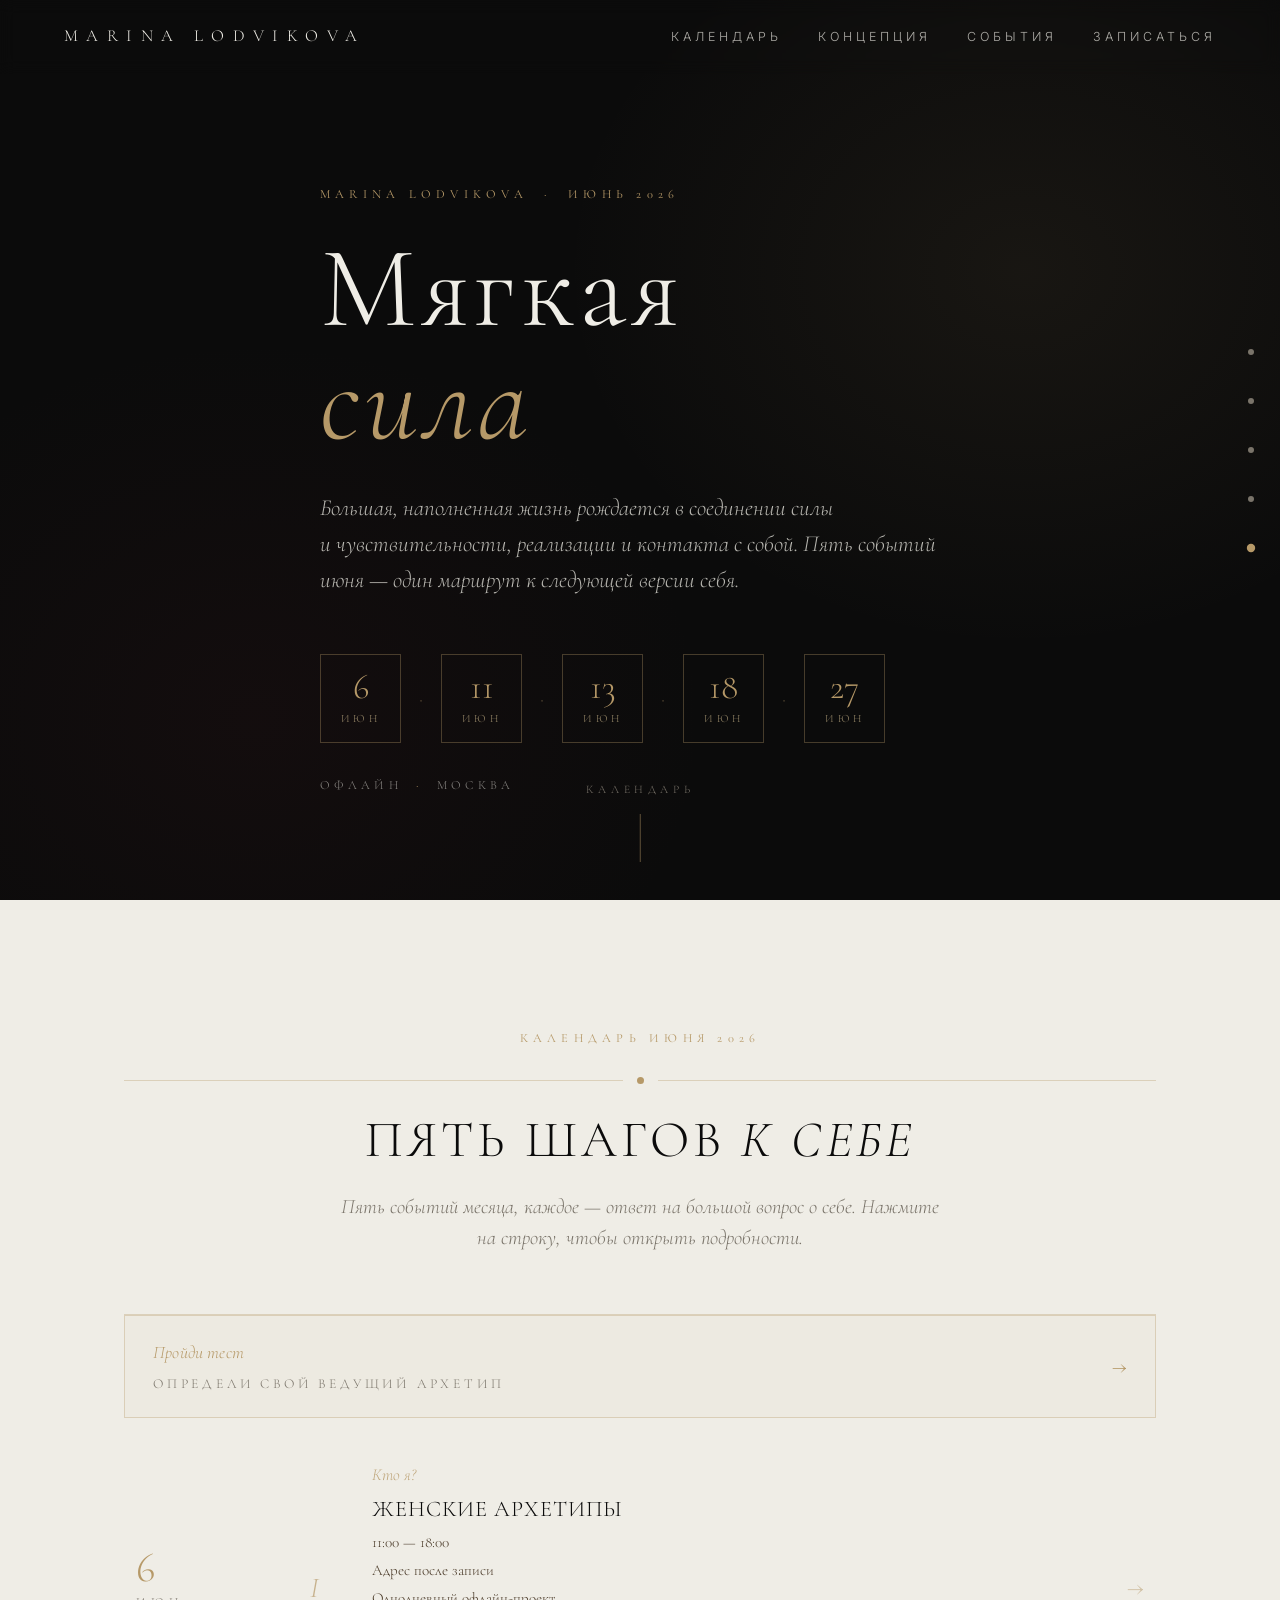
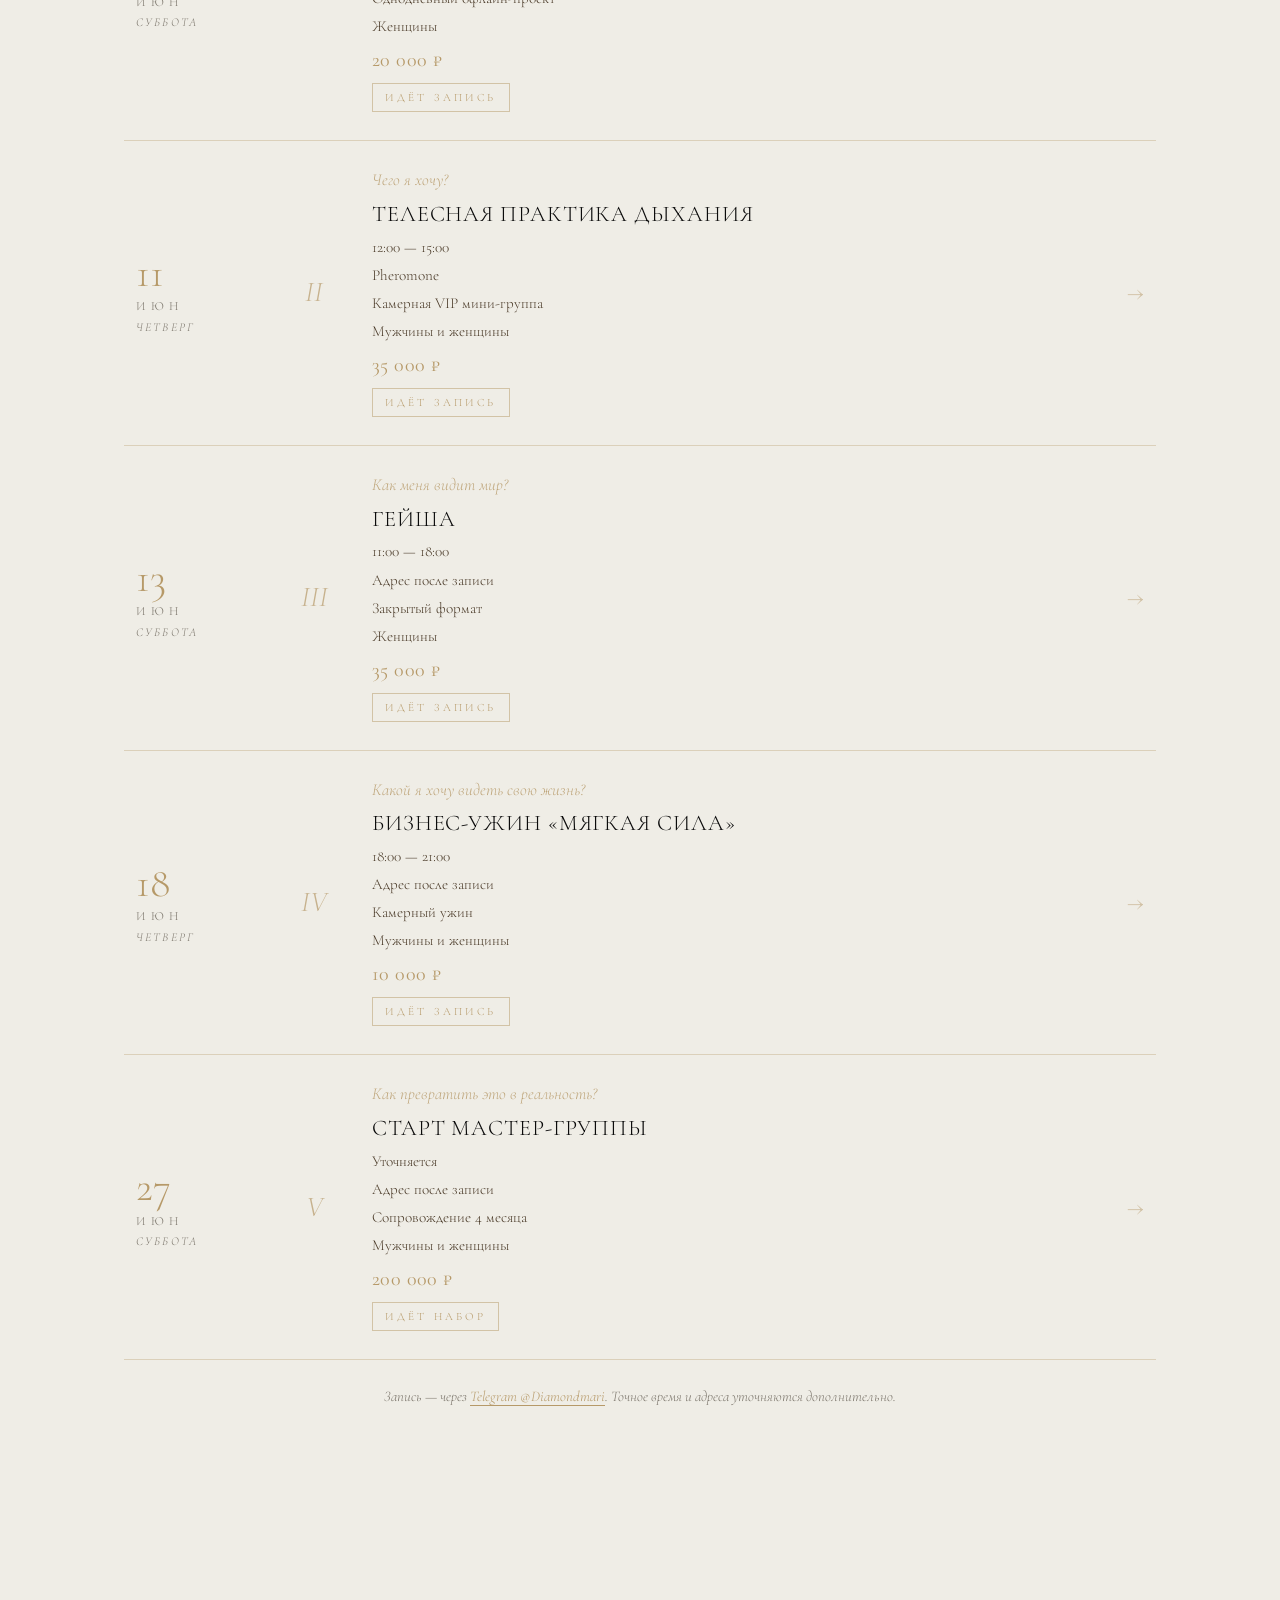
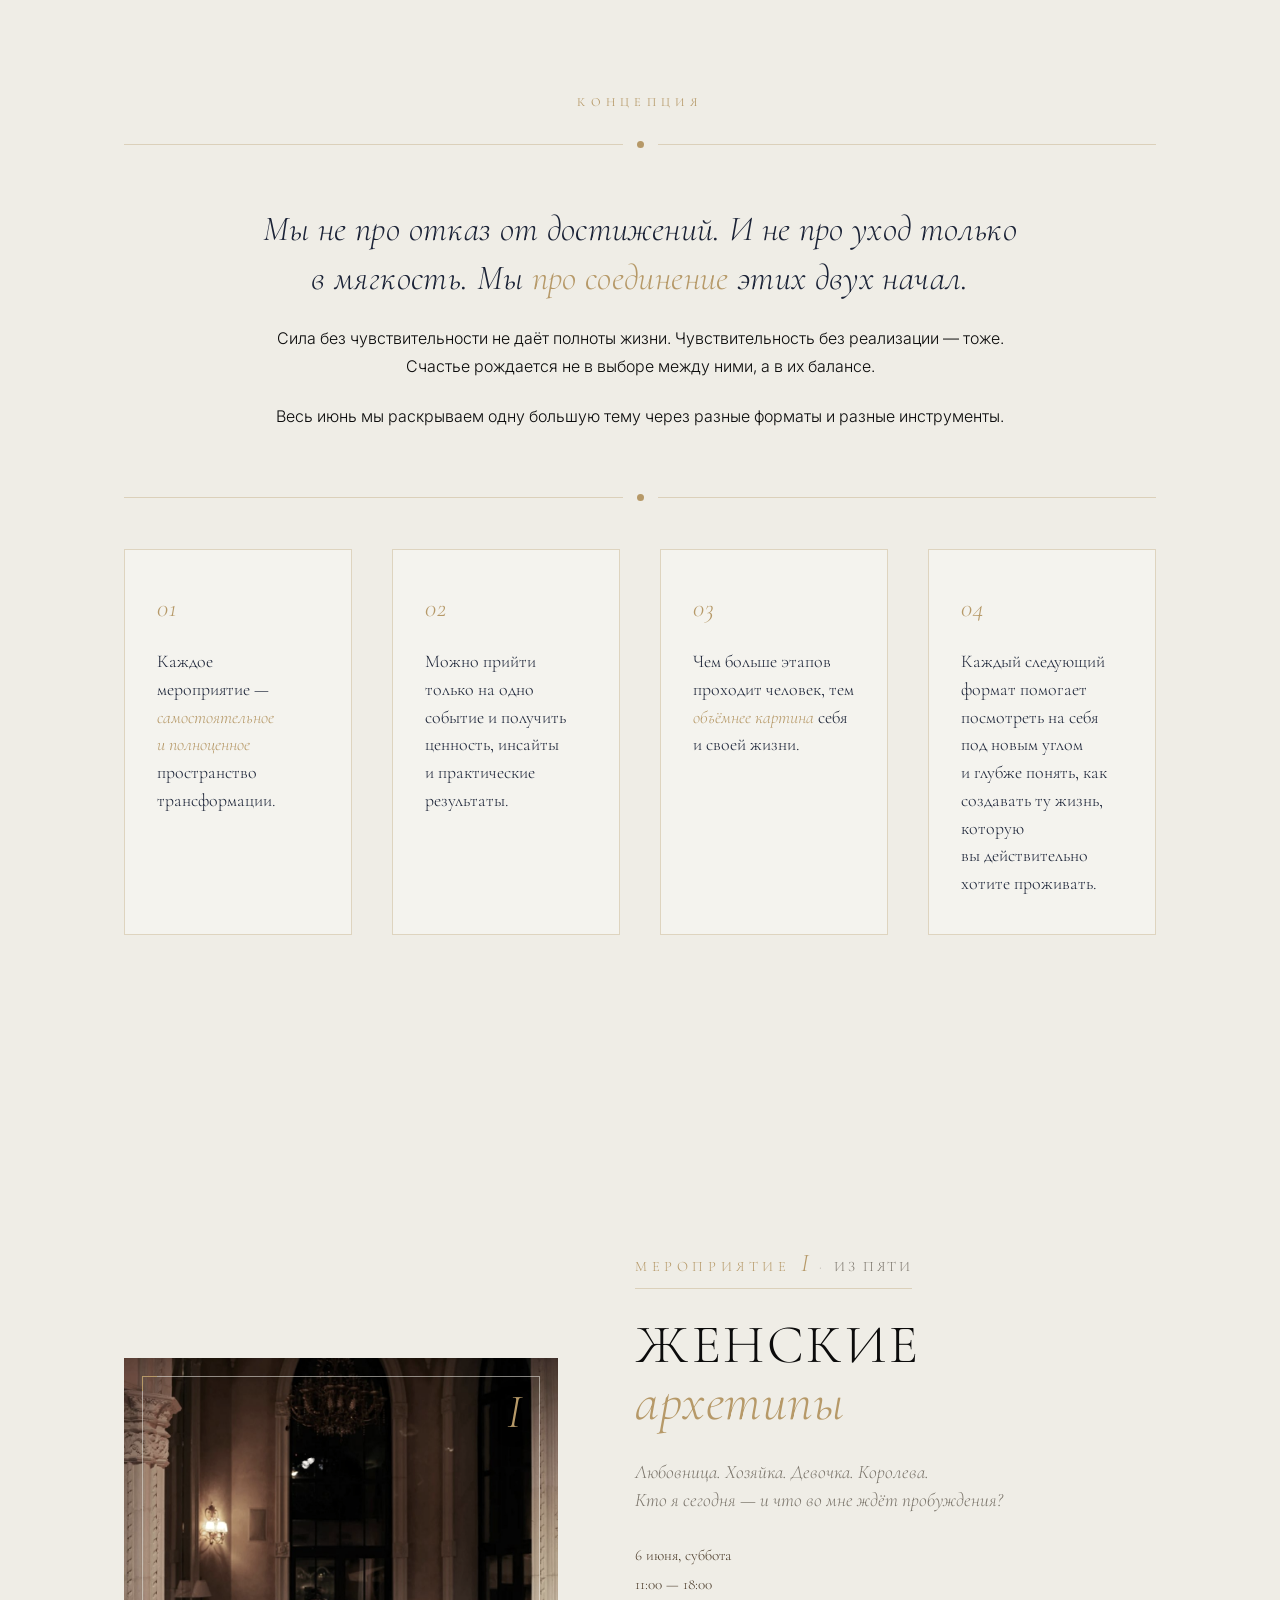
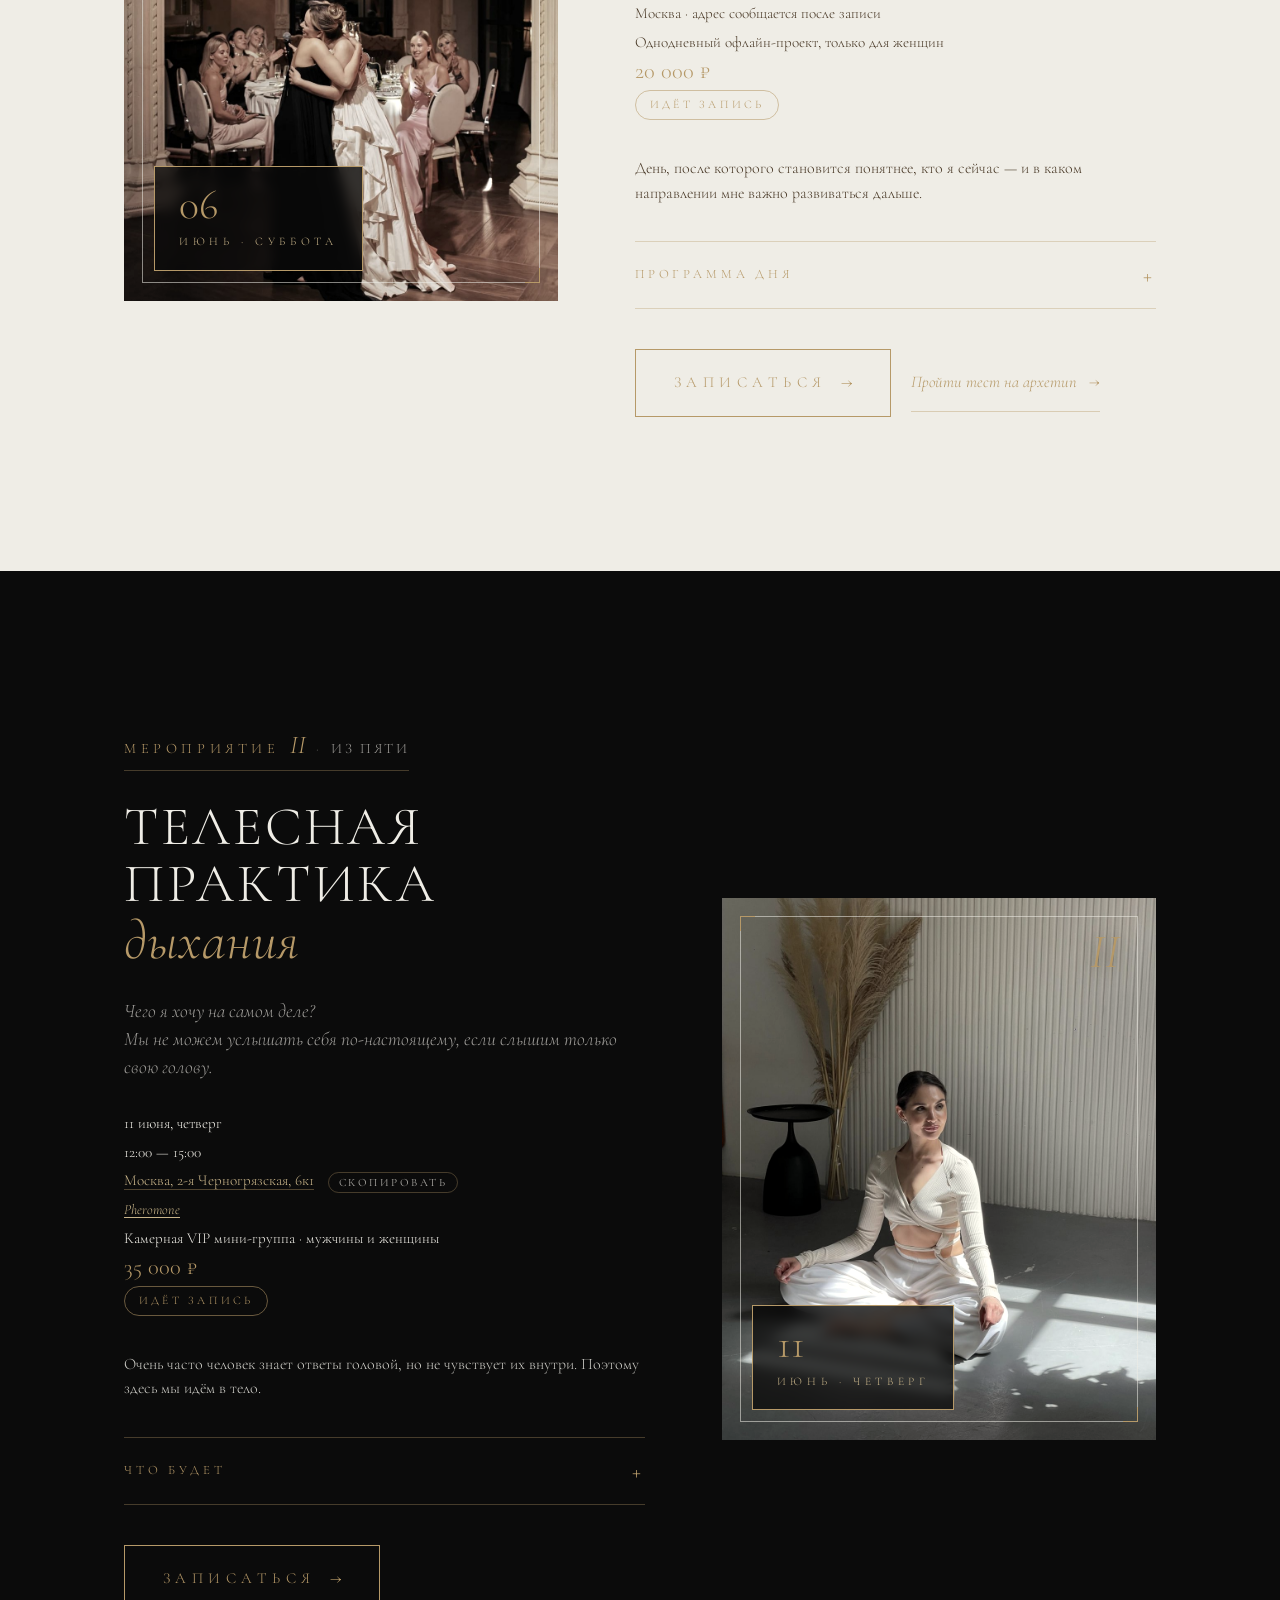
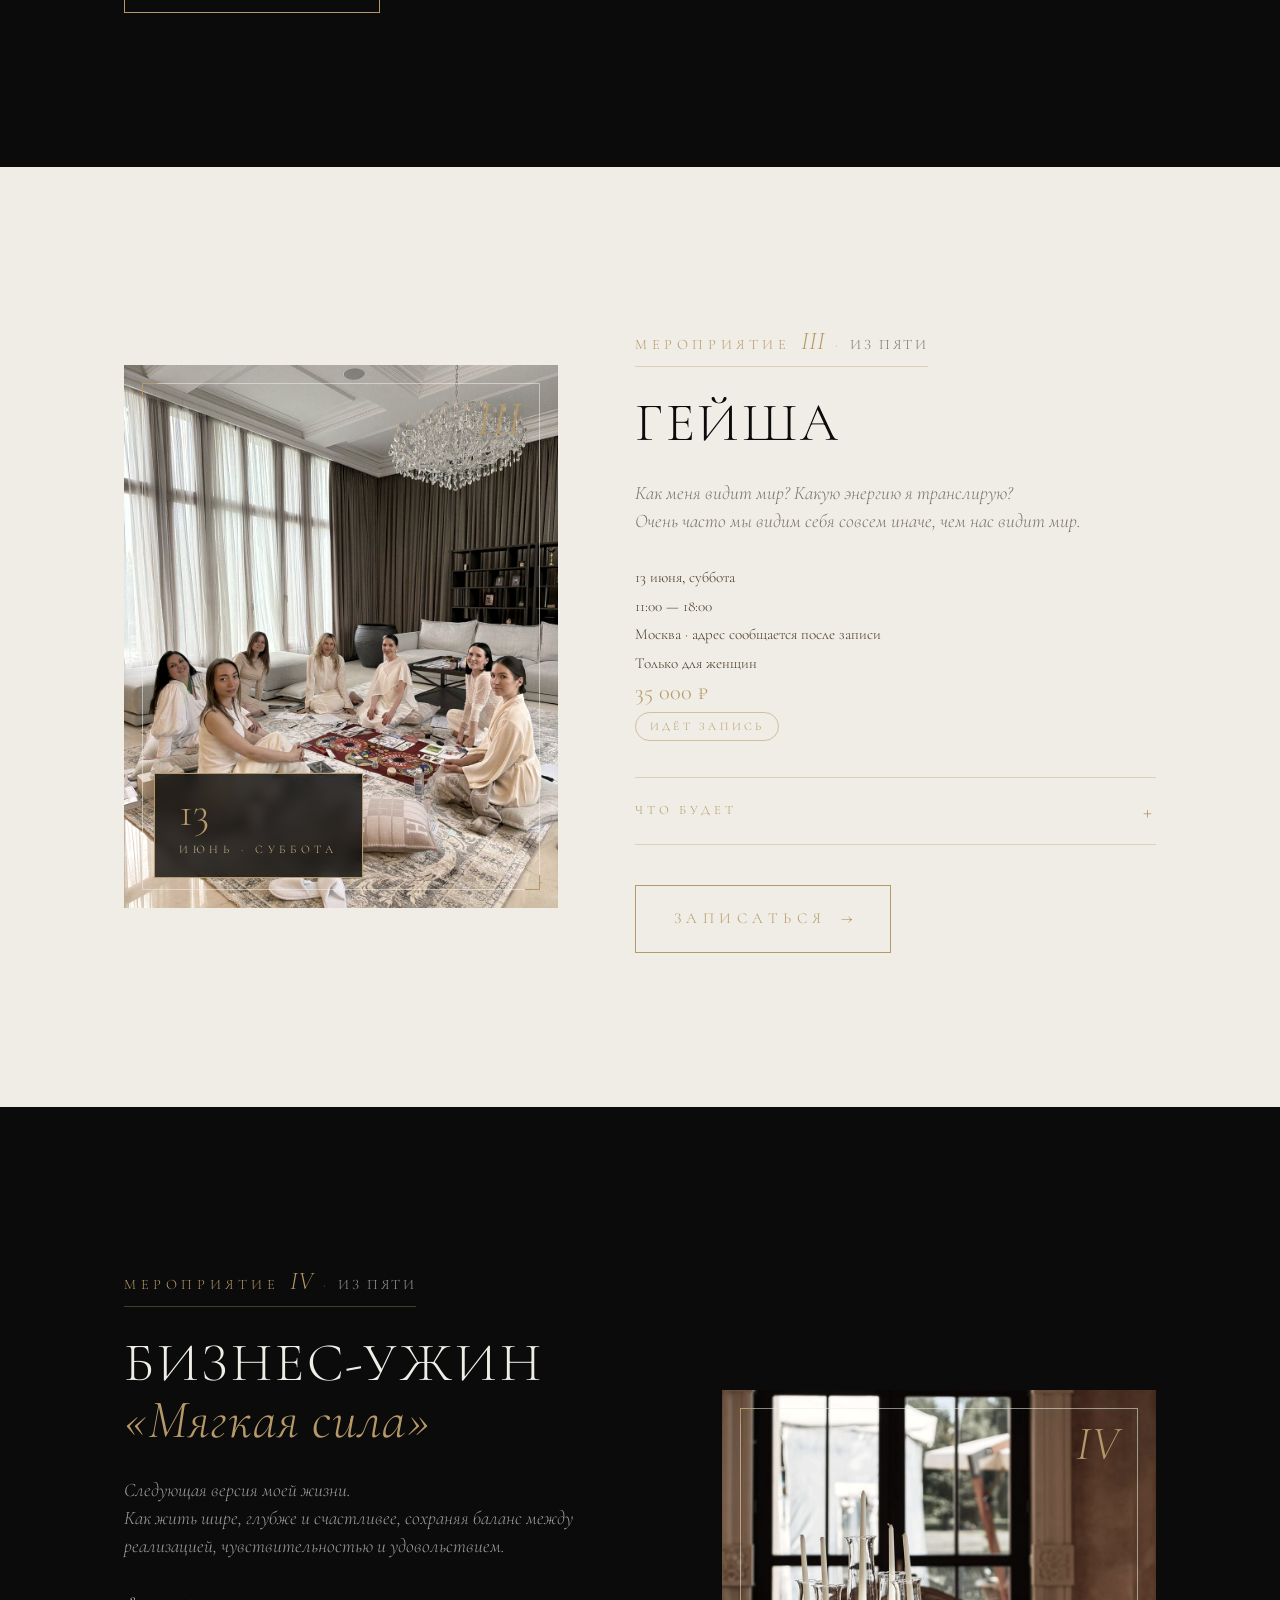
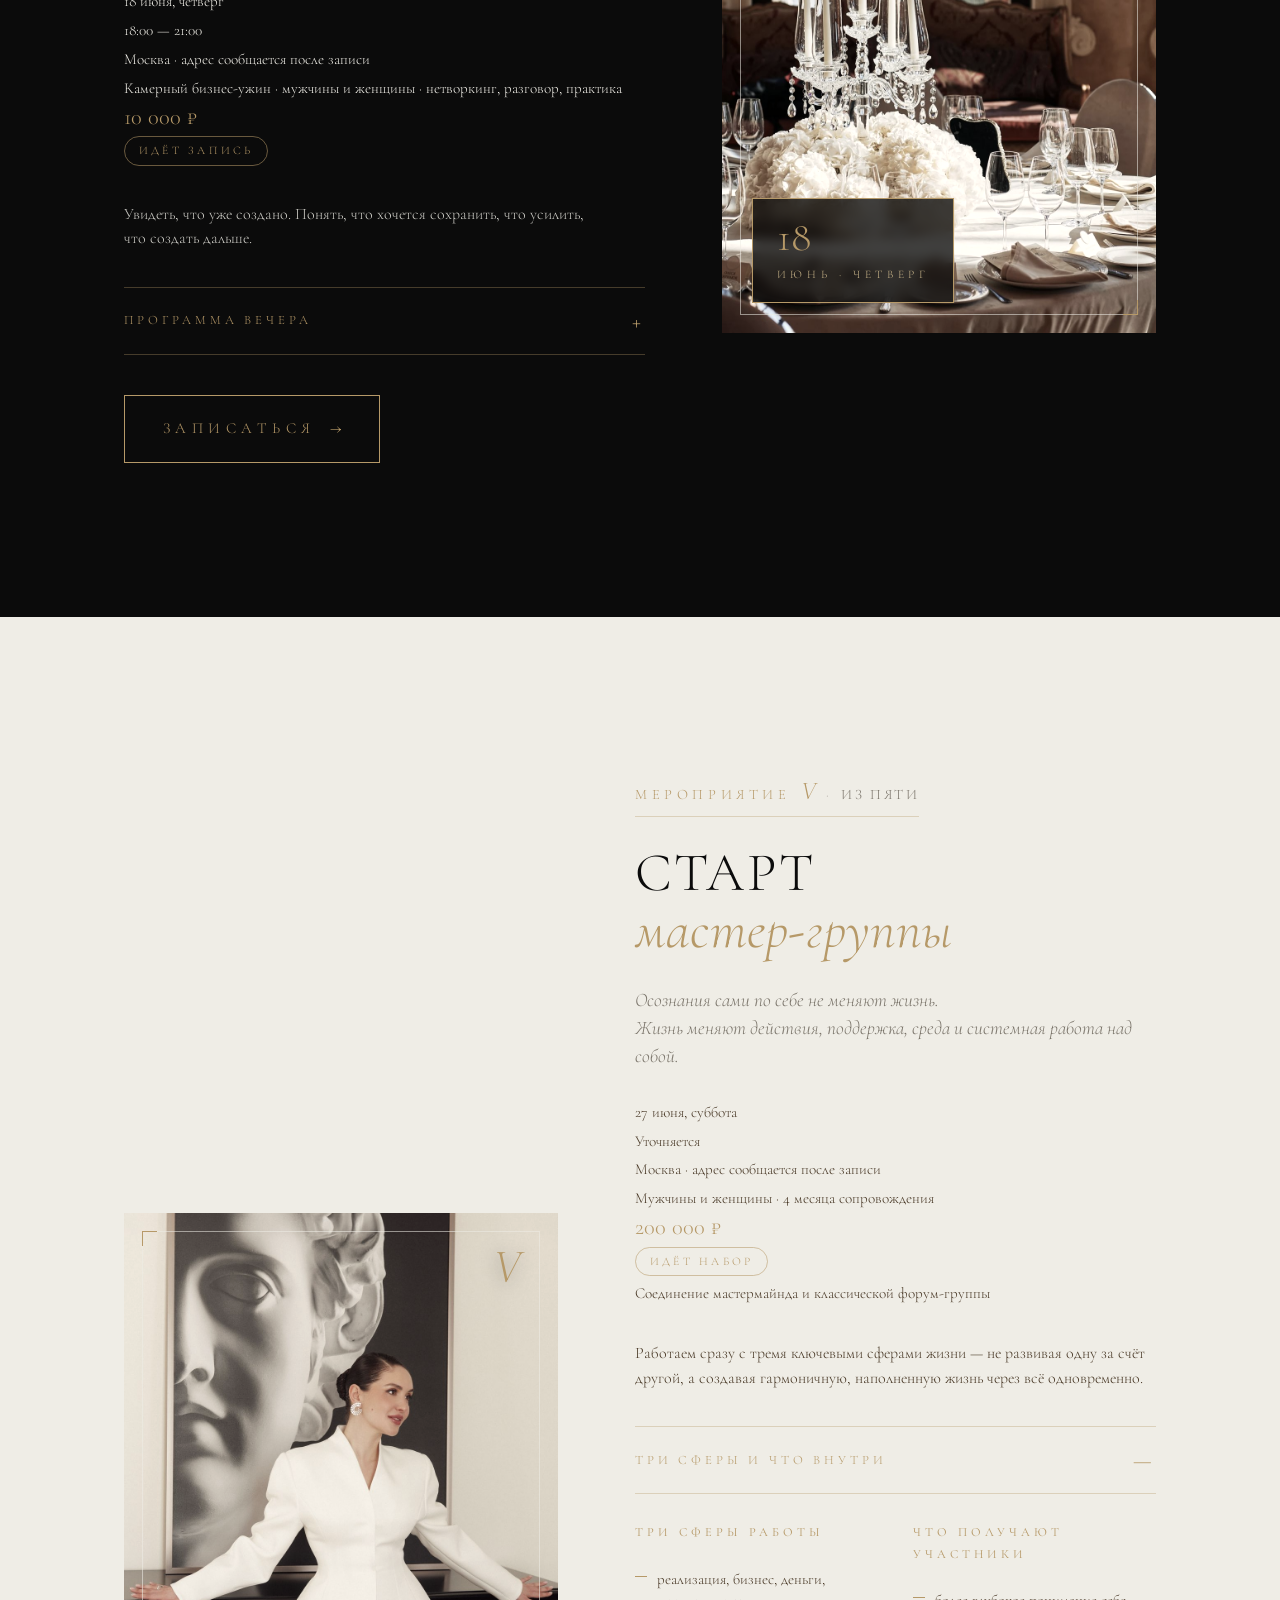
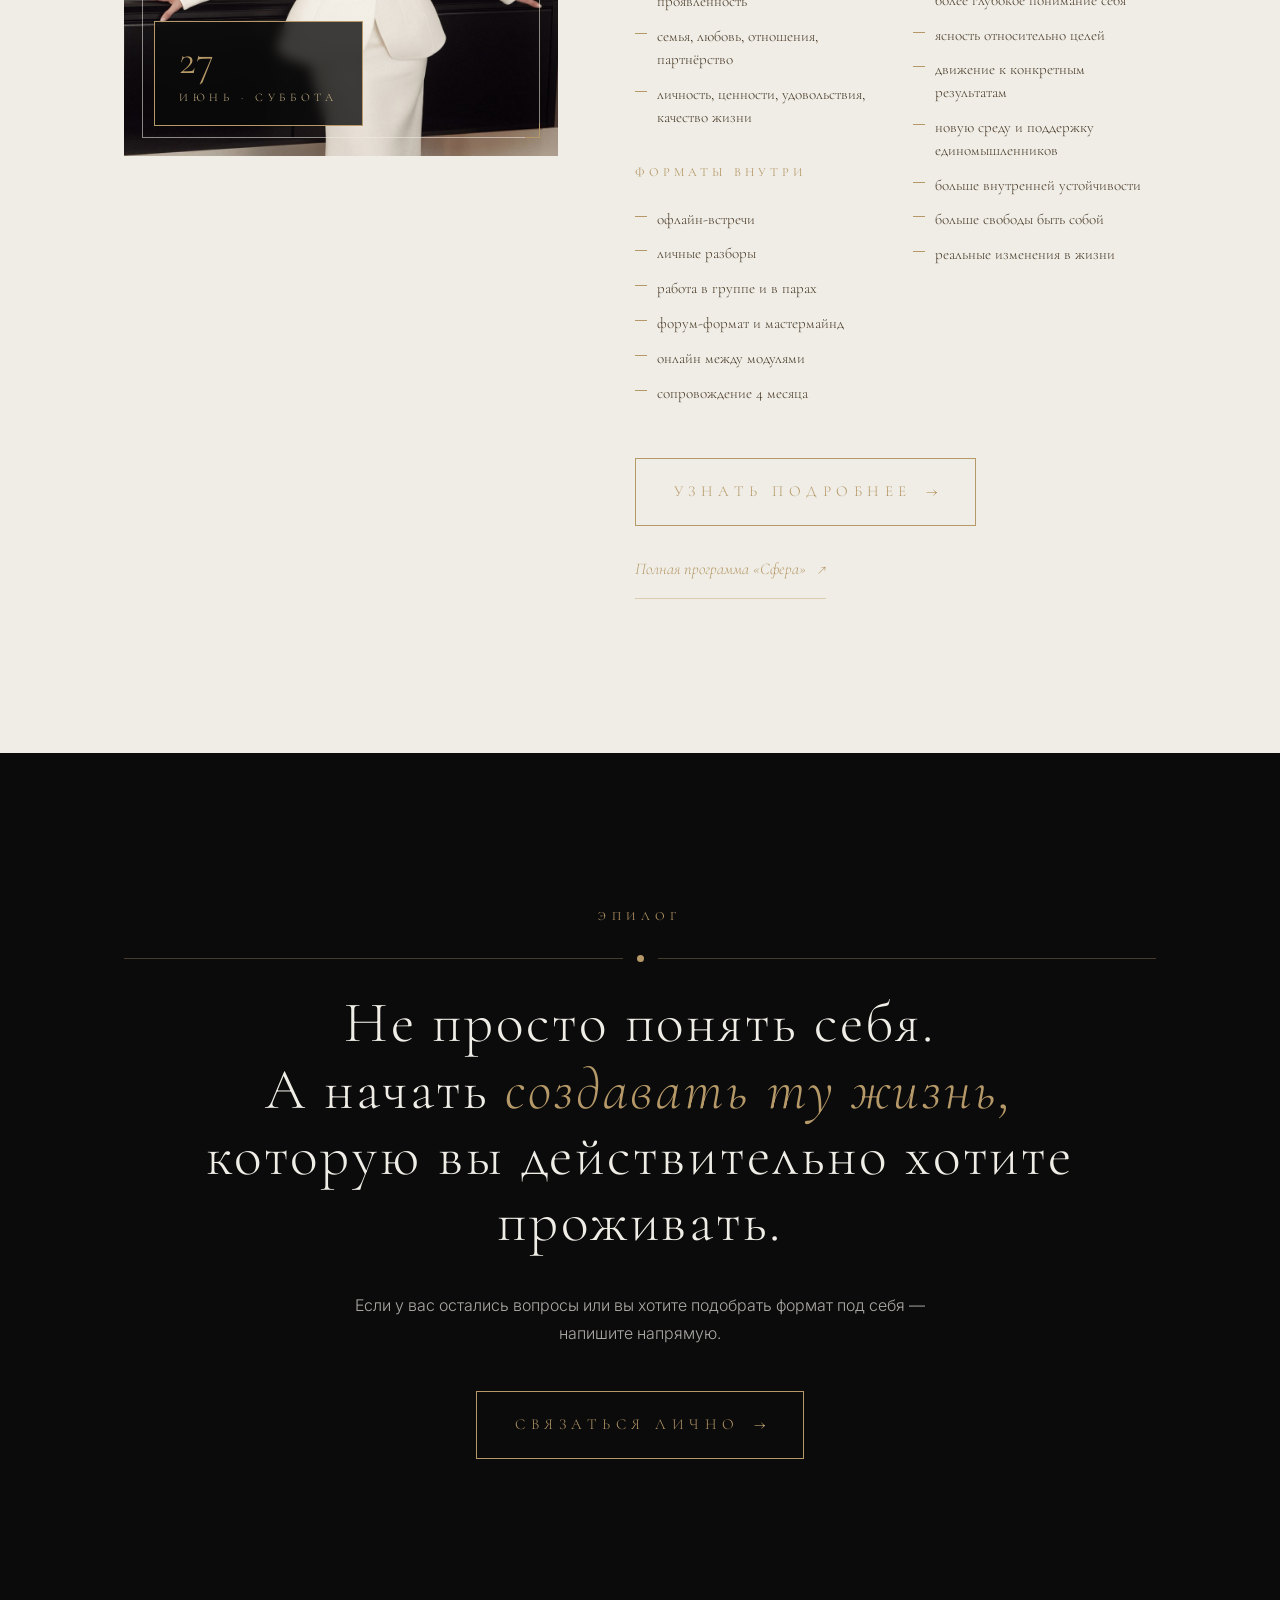
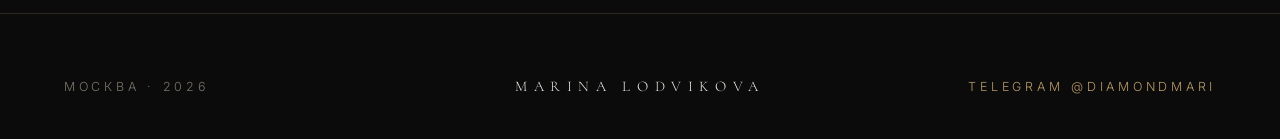
==== index.html @ 6885a6ed "event-5 мастер-группа: ссылка на полный сайт «Сфера» Данные уже верны (200 000 ₽, 27 июня сб, время " ====
<!doctype html>
<html lang="ru">
<head>
  <meta charset="utf-8" />
  <meta name="viewport" content="width=device-width, initial-scale=1" />
  <title>Марина Лодвикова — Календарь июня 2026</title>
  <meta name="description" content="Мягкая сила — авторские мероприятия Марины Лодвиковой в июне 2026: женские архетипы, телесные практики, Гейша, бизнес-ужин, мастер-группа." />
  <meta property="og:title" content="Марина Лодвикова — Мягкая сила. Июнь 2026" />
  <meta property="og:description" content="Календарь авторских мероприятий: 6 / 11 / 13 / 18 / 27 июня. Архетипы, телесная практика, Гейша, бизнес-ужин, мастер-группа." />
  <meta property="og:type" content="website" />
  <meta property="og:url" content="https://marina-site-beryl.vercel.app/" />
  <meta property="og:image" content="https://marina-site-beryl.vercel.app/assets/og-image.jpg" />
  <meta property="og:image:width" content="1200" />
  <meta property="og:image:height" content="630" />
  <meta property="og:locale" content="ru_RU" />
  <meta name="twitter:card" content="summary_large_image" />
  <meta name="twitter:title" content="Марина Лодвикова — Мягкая сила. Июнь 2026" />
  <meta name="twitter:description" content="Календарь авторских мероприятий июня 2026." />
  <meta name="twitter:image" content="https://marina-site-beryl.vercel.app/assets/og-image.jpg" />

  <link rel="icon" href="/favicon.ico" sizes="any" />
  <link rel="icon" type="image/png" sizes="32x32" href="/icon-32.png" />
  <link rel="icon" type="image/png" sizes="192x192" href="/icon-192.png" />
  <link rel="apple-touch-icon" sizes="180x180" href="/apple-touch-icon.png" />
  <meta name="theme-color" content="#0B0B0B" />

  <link rel="preconnect" href="https://fonts.googleapis.com" />
  <link rel="preconnect" href="https://fonts.gstatic.com" crossorigin />
  <link href="https://fonts.googleapis.com/css2?family=Cormorant+Garamond:ital,wght@0,300;0,400;0,500;1,300;1,400;1,500&family=Inter:wght@300;400;500&display=swap" rel="stylesheet" />
  <link rel="stylesheet" href="styles.css" />

  <!-- При любом заходе без явного якоря — открывать сайт сверху.
       Скрипт в <head> и без defer, чтобы сработать ДО восстановления позиции браузером. -->
  <script>
    if ('scrollRestoration' in history) history.scrollRestoration = 'manual';
    if (!window.location.hash) {
      window.scrollTo(0, 0);
      // Подстраховка: даже после загрузки картинок/шрифтов держим верх.
      window.addEventListener('load', function () {
        if (!window.location.hash) window.scrollTo(0, 0);
      });
    }
  </script>

  <!-- ───── Yandex.Metrica ─────
       Чтобы включить: поменяй YM_ID ниже на номер своего счётчика (целое число).
       Зарегистрировать: https://metrica.yandex.ru → новый счётчик → включи Вебвизор. -->
  <script>window.YM_ID = 109526092;</script>
  <script type="text/javascript">
    (function(m,e,t,r,i,k,a){if(!window.YM_ID)return;m[i]=m[i]||function(){(m[i].a=m[i].a||[]).push(arguments)};
    m[i].l=1*new Date();
    for (var j = 0; j < document.scripts.length; j++) {if (document.scripts[j].src === r) { return; }}
    k=e.createElement(t),a=e.getElementsByTagName(t)[0],k.async=1,k.src=r,a.parentNode.insertBefore(k,a)})
    (window, document, "script", "https://mc.yandex.ru/metrika/tag.js", "ym");
    if (window.YM_ID) {
      ym(window.YM_ID, "init", {clickmap:true, trackLinks:true, accurateTrackBounce:true, webvisor:true});
    }
    // Глобальный helper: безопасно дёргается даже если YM_ID не задан.
    window.ymGoal = function(name, params){
      if (window.YM_ID && window.ym) try { ym(window.YM_ID, 'reachGoal', name, params||{}); } catch(e){}
    };
  </script>
  <noscript><div><img src="https://mc.yandex.ru/watch/" style="position:absolute;left:-9999px;" alt="" /></div></noscript>
  <!-- ───── /Yandex.Metrica ───── -->
</head>
<body>

  <!-- ───── Верхняя навигация ───── -->
  <header class="topbar" id="topbar">
    <a href="#hero" class="brand">Marina Lodvikova</a>
    <a href="#hero" class="brand-mobile" aria-label="К началу">Июнь 2026</a>
    <nav class="topnav">
      <a href="#calendar">Календарь</a>
      <a href="#manifesto">Концепция</a>
      <a href="#event-1">События</a>
      <a class="tg-cta" href="https://t.me/Diamondmari" target="_blank" rel="noopener"
         data-tg="Здравствуйте, Марина!&#10;&#10;Пишу с сайта — хочу узнать подробнее про события июня и подобрать формат под себя." data-goal="cta_telegram_general">Записаться</a>
    </nav>
  </header>

  <!-- Правый рейл с датами -->
  <aside class="rail" id="rail">
    <a href="#event-1"><span class="label">6 июня</span><span class="dot"></span></a>
    <a href="#event-2"><span class="label">11 июня</span><span class="dot"></span></a>
    <a href="#event-3"><span class="label">13 июня</span><span class="dot"></span></a>
    <a href="#event-4"><span class="label">18 июня</span><span class="dot"></span></a>
    <a href="#event-5"><span class="label">27 июня</span><span class="dot"></span></a>
  </aside>

  <!-- ───── HERO ───── -->
  <section class="hero" id="hero">
    <div class="container hero-inner">
      <div class="reveal">
        <div class="eyebrow">Marina Lodvikova &nbsp;·&nbsp; Июнь 2026</div>
        <h1>Мягкая<br/><em>сила</em></h1>
        <p class="sub">Большая, наполненная жизнь рождается в&nbsp;соединении силы и&nbsp;чувствительности, реализации и&nbsp;контакта с&nbsp;собой. Пять событий июня&nbsp;— один маршрут к&nbsp;следующей версии себя.</p>

        <div class="hero-dates" role="navigation" aria-label="События июня">
          <a href="#event-1" class="hero-date">
            <span class="d">6</span>
            <span class="m">июн</span>
          </a>
          <span class="hero-date-sep">·</span>
          <a href="#event-2" class="hero-date">
            <span class="d">11</span>
            <span class="m">июн</span>
          </a>
          <span class="hero-date-sep">·</span>
          <a href="#event-3" class="hero-date">
            <span class="d">13</span>
            <span class="m">июн</span>
          </a>
          <span class="hero-date-sep">·</span>
          <a href="#event-4" class="hero-date">
            <span class="d">18</span>
            <span class="m">июн</span>
          </a>
          <span class="hero-date-sep">·</span>
          <a href="#event-5" class="hero-date">
            <span class="d">27</span>
            <span class="m">июн</span>
          </a>
        </div>

        <div class="hero-tags">
          <span>офлайн</span>
          <span>·</span>
          <span>москва</span>
        </div>
      </div>
    </div>
    <div class="hero-scroll">Календарь</div>
  </section>

  <!-- ───── Обзорный календарь июня (главное — даты и факты) ───── -->
  <section class="section calendar-section" id="calendar">
    <div class="container">
      <div class="reveal" style="text-align:center;">
        <div class="eyebrow">Календарь июня 2026</div>
        <div class="rule"><span class="bead"></span></div>
        <h2 class="headline lg">Пять шагов <em>к&nbsp;себе</em></h2>
        <p class="lede" style="margin: 22px auto 0; max-width: 620px;">Пять событий месяца, каждое&nbsp;— ответ на&nbsp;большой вопрос о&nbsp;себе. Нажмите на&nbsp;строку, чтобы открыть подробности.</p>
      </div>

      <div class="calendar-table reveal" role="table" aria-label="Календарь мероприятий июня 2026">

        <!-- Приглашение пройти тест перед первым событием -->
        <a class="cal-quiz" href="quiz.html" target="_blank" rel="noopener" data-goal="quiz_open">
          <span class="cal-quiz-text">
            <span class="cal-quiz-line1">Пройди тест</span>
            <span class="cal-quiz-line2">Определи свой ведущий архетип</span>
          </span>
          <span class="arrow">→</span>
        </a>

        <!-- 1 — Женские архетипы -->
        <a class="cal-row" href="#event-1" role="row" aria-label="6 июня — Женские архетипы">
          <div class="cal-date" role="cell">
            <span class="cal-day">6</span>
            <span class="cal-month">июн</span>
            <span class="cal-weekday">суббота</span>
          </div>
          <div class="cal-num" role="cell"><span>I</span></div>
          <div class="cal-main" role="cell">
            <div class="cal-question">Кто&nbsp;я?</div>
            <h3 class="cal-name">Женские архетипы</h3>
            <dl class="cal-meta">
              <div class="spec-row"><dt>Время</dt><dd>11:00&nbsp;— 18:00</dd></div>
              <div class="spec-row"><dt>Место</dt><dd>Адрес после&nbsp;записи</dd></div>
              <div class="spec-row"><dt>Формат</dt><dd>Однодневный офлайн-проект</dd></div>
              <div class="spec-row"><dt>Для&nbsp;кого</dt><dd>Женщины</dd></div>
            </dl>
            <div class="cal-price">20&nbsp;000&nbsp;₽</div>
            <div class="cal-status cal-status--open">Идёт запись</div>
          </div>
          <div class="cal-go" role="cell" aria-hidden="true">→</div>
        </a>

        <!-- 2 — Дыхание -->
        <a class="cal-row" href="#event-2" role="row" aria-label="11 июня — Телесная практика дыхания">
          <div class="cal-date" role="cell">
            <span class="cal-day">11</span>
            <span class="cal-month">июн</span>
            <span class="cal-weekday">четверг</span>
          </div>
          <div class="cal-num" role="cell"><span>II</span></div>
          <div class="cal-main" role="cell">
            <div class="cal-question">Чего я&nbsp;хочу?</div>
            <h3 class="cal-name">Телесная практика дыхания</h3>
            <dl class="cal-meta">
              <div class="spec-row"><dt>Время</dt><dd>12:00&nbsp;— 15:00</dd></div>
              <div class="spec-row"><dt>Место</dt><dd>Pheromone</dd></div>
              <div class="spec-row"><dt>Формат</dt><dd>Камерная VIP мини-группа</dd></div>
              <div class="spec-row"><dt>Для&nbsp;кого</dt><dd>Мужчины и&nbsp;женщины</dd></div>
            </dl>
            <div class="cal-price">35&nbsp;000&nbsp;₽</div>
            <div class="cal-status cal-status--open">Идёт запись</div>
          </div>
          <div class="cal-go" role="cell" aria-hidden="true">→</div>
        </a>

        <!-- 3 — Гейша -->
        <a class="cal-row cal-row--limited" href="#event-3" role="row" aria-label="13 июня — Гейша">
          <div class="cal-date" role="cell">
            <span class="cal-day">13</span>
            <span class="cal-month">июн</span>
            <span class="cal-weekday">суббота</span>
          </div>
          <div class="cal-num" role="cell"><span>III</span></div>
          <div class="cal-main" role="cell">
            <div class="cal-question">Как меня видит мир?</div>
            <h3 class="cal-name">Гейша</h3>
            <dl class="cal-meta">
              <div class="spec-row"><dt>Время</dt><dd>11:00&nbsp;— 18:00</dd></div>
              <div class="spec-row"><dt>Место</dt><dd>Адрес после&nbsp;записи</dd></div>
              <div class="spec-row"><dt>Формат</dt><dd>Закрытый формат</dd></div>
              <div class="spec-row"><dt>Для&nbsp;кого</dt><dd>Женщины</dd></div>
            </dl>
            <div class="cal-price">35&nbsp;000&nbsp;₽</div>
            <div class="cal-status cal-status--open">Идёт запись</div>
          </div>
          <div class="cal-go" role="cell" aria-hidden="true">→</div>
        </a>

        <!-- 4 — Бизнес-ужин -->
        <a class="cal-row" href="#event-4" role="row" aria-label="18 июня — Бизнес-ужин «Мягкая сила»">
          <div class="cal-date" role="cell">
            <span class="cal-day">18</span>
            <span class="cal-month">июн</span>
            <span class="cal-weekday">четверг</span>
          </div>
          <div class="cal-num" role="cell"><span>IV</span></div>
          <div class="cal-main" role="cell">
            <div class="cal-question">Какой я&nbsp;хочу видеть свою&nbsp;жизнь?</div>
            <h3 class="cal-name">Бизнес-ужин «Мягкая&nbsp;сила»</h3>
            <dl class="cal-meta">
              <div class="spec-row"><dt>Время</dt><dd>18:00&nbsp;— 21:00</dd></div>
              <div class="spec-row"><dt>Место</dt><dd>Адрес после&nbsp;записи</dd></div>
              <div class="spec-row"><dt>Формат</dt><dd>Камерный ужин</dd></div>
              <div class="spec-row"><dt>Для&nbsp;кого</dt><dd>Мужчины и&nbsp;женщины</dd></div>
            </dl>
            <div class="cal-price">10&nbsp;000&nbsp;₽</div>
            <div class="cal-status cal-status--open">Идёт запись</div>
          </div>
          <div class="cal-go" role="cell" aria-hidden="true">→</div>
        </a>

        <!-- 5 — Мастер-группа -->
        <a class="cal-row" href="#event-5" role="row" aria-label="27 июня — Старт мастер-группы">
          <div class="cal-date" role="cell">
            <span class="cal-day">27</span>
            <span class="cal-month">июн</span>
            <span class="cal-weekday">суббота</span>
          </div>
          <div class="cal-num" role="cell"><span>V</span></div>
          <div class="cal-main" role="cell">
            <div class="cal-question">Как превратить это в&nbsp;реальность?</div>
            <h3 class="cal-name">Старт мастер-группы</h3>
            <dl class="cal-meta">
              <div class="spec-row"><dt>Время</dt><dd>Уточняется</dd></div>
              <div class="spec-row"><dt>Место</dt><dd>Адрес после&nbsp;записи</dd></div>
              <div class="spec-row"><dt>Формат</dt><dd>Сопровождение 4&nbsp;месяца</dd></div>
              <div class="spec-row"><dt>Для&nbsp;кого</dt><dd>Мужчины и&nbsp;женщины</dd></div>
            </dl>
            <div class="cal-price">200&nbsp;000&nbsp;₽</div>
            <div class="cal-status cal-status--open">Идёт набор</div>
          </div>
          <div class="cal-go" role="cell" aria-hidden="true">→</div>
        </a>

      </div>

      <p class="calendar-note reveal">Запись&nbsp;— через&nbsp;<a class="tg-cta" href="https://t.me/Diamondmari" target="_blank" rel="noopener" data-tg="Здравствуйте, Марина!&#10;&#10;Пишу с сайта — хочу узнать подробнее про события июня и подобрать формат под себя." data-goal="cta_telegram_general">Telegram&nbsp;@Diamondmari</a>. Точное время и&nbsp;адреса уточняются дополнительно.</p>
    </div>
  </section>

  <!-- ───── Манифест ───── -->
  <section class="section" id="manifesto">
    <div class="container manifesto reveal">
      <div class="eyebrow">Концепция</div>
      <div class="rule"><span class="bead"></span></div>

      <p class="quote">Мы не&nbsp;про отказ от&nbsp;достижений. И&nbsp;не&nbsp;про уход только в&nbsp;мягкость. Мы&nbsp;<em>про соединение</em> этих двух начал.</p>

      <div class="body">
        <p>Сила без чувствительности не&nbsp;даёт полноты жизни. Чувствительность без реализации&nbsp;— тоже. Счастье рождается не&nbsp;в&nbsp;выборе между ними, а&nbsp;в&nbsp;их&nbsp;балансе.</p>
        <p>Весь июнь мы&nbsp;раскрываем одну большую тему через разные форматы и&nbsp;разные инструменты.</p>
      </div>

      <div class="rule" style="margin-top: 64px;"><span class="bead"></span></div>

      <div class="manifesto-grid">
        <div class="manifesto-card">
          <div class="card-num">01</div>
          <p>Каждое мероприятие&nbsp;— <em>самостоятельное и&nbsp;полноценное</em> пространство трансформации.</p>
        </div>
        <div class="manifesto-card">
          <div class="card-num">02</div>
          <p>Можно прийти только на&nbsp;одно событие и&nbsp;получить ценность, инсайты и&nbsp;практические результаты.</p>
        </div>
        <div class="manifesto-card">
          <div class="card-num">03</div>
          <p>Чем больше этапов проходит человек, тем <em>объёмнее картина</em> себя и&nbsp;своей жизни.</p>
        </div>
        <div class="manifesto-card">
          <div class="card-num">04</div>
          <p>Каждый следующий формат помогает посмотреть на&nbsp;себя под новым углом и&nbsp;глубже понять, как создавать ту&nbsp;жизнь, которую вы&nbsp;действительно хотите проживать.</p>
        </div>
      </div>
    </div>
  </section>

  <!-- ───── 1. ЖЕНСКИЕ АРХЕТИПЫ — 6 июня ───── -->
  <section class="section" id="event-1">
    <div class="container">
      <div class="event reveal">

        <div class="event-visual">
          <img src="assets/event-1-arhetipy.jpg" alt="Женские архетипы" loading="lazy" />
          <div class="frame"></div>
          <div class="numeral">I</div>
          <div class="stamp">
            <div class="day">06</div>
            <div class="month">Июнь · Суббота</div>
          </div>
        </div>

        <div class="event-meta-col">
          <span class="num"><span class="num-label">Мероприятие</span> <span class="num-roman">I</span> <span class="num-sep">·</span> из&nbsp;пяти</span>
          <h2>Женские<br/><span class="accent">архетипы</span></h2>
          <p class="question">Любовница. Хозяйка. Девочка. Королева.<br/>Кто&nbsp;я&nbsp;сегодня — и&nbsp;что во&nbsp;мне ждёт пробуждения?</p>

          <dl class="specs">
            <div class="spec-row"><dt>Дата</dt><dd>6 июня, суббота</dd></div>
            <div class="spec-row"><dt>Время</dt><dd>11:00&nbsp;— 18:00</dd></div>
            <div class="spec-row"><dt>Место</dt><dd>Москва · адрес сообщается после&nbsp;записи</dd></div>
            <div class="spec-row"><dt>Формат</dt><dd>Однодневный офлайн-проект, только для&nbsp;женщин</dd></div>
            <div class="spec-row"><dt>Стоимость</dt><dd><span class="price">20&nbsp;000&nbsp;₽</span></dd></div>
            <div class="spec-row"><dt>Запись</dt><dd><span class="badge badge--open">Идёт запись</span></dd></div>
          </dl>

          <p>День, после которого становится понятнее, кто&nbsp;я&nbsp;сейчас — и&nbsp;в&nbsp;каком направлении мне важно развиваться дальше.</p>

          <details class="event-details">
            <summary>Программа дня</summary>
            <div class="content">
              <div>
                <h4>Что будет</h4>
                <ul>
                  <li>знакомство с&nbsp;системой архетипов</li>
                  <li>подробный разбор каждого</li>
                  <li>тестирование и&nbsp;диагностика ведущих</li>
                  <li>работа над недопроявленными</li>
                  <li>упражнения индивидуально, в&nbsp;парах, в&nbsp;группе</li>
                  <li>обратная связь и&nbsp;личный план развития</li>
                </ul>
              </div>
              <div>
                <h4>Что получает участница</h4>
                <ul>
                  <li>более глубокое понимание себя</li>
                  <li>понимание своей женской природы</li>
                  <li>понимание сильных сторон</li>
                  <li>понимание внутренних конфликтов</li>
                  <li>причины повторяющихся сценариев</li>
                  <li>какие качества важно развивать дальше</li>
                </ul>
              </div>
            </div>
          </details>

          <div class="cta-row">
            <a class="cta tg-cta" href="https://t.me/Diamondmari" target="_blank" rel="noopener"
               data-tg="Здравствуйте, Марина!&#10;&#10;Пишу с сайта — хочу записаться на «Женские архетипы», 6 июня (11:00–18:00, 20 000 ₽)." data-goal="cta_telegram_arhetipy">Записаться <span class="arrow">→</span></a>
            <a class="cta-ghost" href="quiz.html" target="_blank" rel="noopener" data-goal="quiz_open">Пройти тест на&nbsp;архетип <span class="arrow">→</span></a>
          </div>
        </div>

      </div>
    </div>
  </section>

  <!-- ───── 2. ТЕЛЕСНАЯ ПРАКТИКА ДЫХАНИЯ — 11 июня ───── -->
  <section class="section dark" id="event-2">
    <div class="container">
      <div class="event reverse reveal">

        <div class="event-meta-col">
          <span class="num"><span class="num-label">Мероприятие</span> <span class="num-roman">II</span> <span class="num-sep">·</span> из&nbsp;пяти</span>
          <h2>Телесная практика<br/><span class="accent">дыхания</span></h2>
          <p class="question">Чего я&nbsp;хочу на&nbsp;самом деле?<br/>Мы не&nbsp;можем услышать себя по-настоящему, если слышим только свою голову.</p>

          <dl class="specs">
            <div class="spec-row"><dt>Дата</dt><dd>11 июня, четверг</dd></div>
            <div class="spec-row"><dt>Время</dt><dd>12:00&nbsp;— 15:00</dd></div>
            <div class="spec-row"><dt>Место</dt><dd><a class="map-link" href="https://yandex.ru/maps/?text=Москва, 2-я Черногрязская, 6к1" target="_blank" rel="noopener" data-goal="map_opened">Москва, 2-я&nbsp;Черногрязская, 6к1</a> <button type="button" class="copy-btn" data-copy="Москва, 2-я Черногрязская, 6к1" aria-label="Скопировать адрес" data-goal="address_copied">скопировать</button><br/><span class="venue"><a href="https://pheromonewomen.com/contacts" target="_blank" rel="noopener">Pheromone</a></span></dd></div>
            <div class="spec-row"><dt>Формат</dt><dd>Камерная VIP мини-группа · мужчины и&nbsp;женщины</dd></div>
            <div class="spec-row"><dt>Стоимость</dt><dd><span class="price">35&nbsp;000&nbsp;₽</span></dd></div>
            <div class="spec-row"><dt>Запись</dt><dd><span class="badge badge--open">Идёт запись</span></dd></div>
          </dl>

          <p>Очень часто человек знает ответы головой, но&nbsp;не&nbsp;чувствует их внутри. Поэтому здесь мы&nbsp;идём в&nbsp;тело.</p>

          <details class="event-details">
            <summary>Что будет</summary>
            <div class="content">
              <div>
                <h4>Практика</h4>
                <ul>
                  <li>дыхательные практики</li>
                  <li>работа с&nbsp;вниманием и&nbsp;ощущениями</li>
                  <li>исследование собственных состояний</li>
                  <li>упражнения на&nbsp;контакт с&nbsp;собой</li>
                  <li>работа в&nbsp;парах</li>
                  <li>обратная связь</li>
                </ul>
              </div>
              <div>
                <h4>Результат</h4>
                <ul>
                  <li>больше ясности</li>
                  <li>больше контакта с&nbsp;собой</li>
                  <li>больше энергии</li>
                  <li>понимание истинных желаний</li>
                  <li>снижение внутреннего напряжения</li>
                  <li>ощущение внутренней опоры</li>
                </ul>
              </div>
            </div>
          </details>

          <div class="cta-row">
            <a class="cta tg-cta" href="https://t.me/Diamondmari" target="_blank" rel="noopener"
               data-tg="Здравствуйте, Марина!&#10;&#10;Пишу с сайта — хочу записаться на телесную практику дыхания, 11 июня (12:00–15:00, 35 000 ₽). Пространство Pheromone Women, Москва, 2-я Черногрязская, 6к1." data-goal="cta_telegram_dyhanie">Записаться <span class="arrow">→</span></a>
          </div>
        </div>

        <div class="event-visual">
          <img src="assets/event-2-dyhanie.jpg" alt="Телесная практика дыхания" loading="lazy" />
          <div class="frame"></div>
          <div class="numeral">II</div>
          <div class="stamp">
            <div class="day">11</div>
            <div class="month">Июнь · Четверг</div>
          </div>
        </div>

      </div>
    </div>
  </section>

  <!-- ───── 3. ГЕЙША ADVANCED — 13 июня ───── -->
  <section class="section" id="event-3">
    <div class="container">
      <div class="event reveal">

        <div class="event-visual">
          <img src="assets/event-3-geisha.jpg" alt="Гейша" loading="lazy" />
          <div class="frame"></div>
          <div class="numeral">III</div>
          <div class="stamp">
            <div class="day">13</div>
            <div class="month">Июнь · Суббота</div>
          </div>
        </div>

        <div class="event-meta-col">
          <span class="num"><span class="num-label">Мероприятие</span> <span class="num-roman">III</span> <span class="num-sep">·</span> из&nbsp;пяти</span>
          <h2>Гейша</h2>
          <p class="question">Как меня видит мир? Какую энергию я&nbsp;транслирую?<br/>Очень часто мы&nbsp;видим себя совсем иначе, чем нас&nbsp;видит мир.</p>

          <dl class="specs">
            <div class="spec-row"><dt>Дата</dt><dd>13 июня, суббота</dd></div>
            <div class="spec-row"><dt>Время</dt><dd>11:00&nbsp;— 18:00</dd></div>
            <div class="spec-row"><dt>Место</dt><dd>Москва · адрес сообщается после&nbsp;записи</dd></div>
            <div class="spec-row"><dt>Формат</dt><dd>Только для&nbsp;женщин</dd></div>
            <div class="spec-row"><dt>Стоимость</dt><dd><span class="price">35&nbsp;000&nbsp;₽</span></dd></div>
            <div class="spec-row"><dt>Запись</dt><dd><span class="badge badge--open">Идёт запись</span></dd></div>
          </dl>

          <details class="event-details">
            <summary>Что будет</summary>
            <div class="content">
              <div>
                <h4>Содержание</h4>
                <ul>
                  <li>игровые механики</li>
                  <li>взаимодействие между участницами</li>
                  <li>взаимодействие с&nbsp;мужским архетипом</li>
                  <li>исследование собственной проявленности</li>
                  <li>наблюдение за&nbsp;своими реакциями</li>
                  <li>работа с&nbsp;женским магнетизмом</li>
                  <li>элементы инициации и&nbsp;трансформационного опыта</li>
                </ul>
              </div>
              <div>
                <h4>Что получают участницы</h4>
                <ul>
                  <li>понимание того, как их&nbsp;воспринимают</li>
                  <li>понимание своих сильных сторон</li>
                  <li>понимание сигналов, которые они&nbsp;транслируют</li>
                  <li>возможность увидеть себя глазами других</li>
                  <li>новый опыт взаимодействия с&nbsp;сильным мужчиной</li>
                </ul>
              </div>
            </div>
          </details>

          <div class="cta-row">
            <a class="cta tg-cta" href="https://t.me/Diamondmari" target="_blank" rel="noopener"
               data-tg="Здравствуйте, Марина!&#10;&#10;Пишу с сайта — хочу записаться на «Гейшу», 13 июня (11:00–18:00, 35 000 ₽)." data-goal="cta_telegram_geisha">Записаться <span class="arrow">→</span></a>
          </div>
        </div>

      </div>
    </div>
  </section>

  <!-- ───── 4. БИЗНЕС-УЖИН — 18 июня ───── -->
  <section class="section dark" id="event-4">
    <div class="container">
      <div class="event reverse reveal">

        <div class="event-meta-col">
          <span class="num"><span class="num-label">Мероприятие</span> <span class="num-roman">IV</span> <span class="num-sep">·</span> из&nbsp;пяти</span>
          <h2>Бизнес-ужин<br/><span class="accent">«Мягкая сила»</span></h2>
          <p class="question">Следующая версия моей жизни.<br/>Как жить шире, глубже и&nbsp;счастливее, сохраняя баланс между реализацией, чувствительностью и&nbsp;удовольствием.</p>

          <dl class="specs">
            <div class="spec-row"><dt>Дата</dt><dd>18 июня, четверг</dd></div>
            <div class="spec-row"><dt>Время</dt><dd>18:00&nbsp;— 21:00</dd></div>
            <div class="spec-row"><dt>Место</dt><dd>Москва · адрес сообщается после&nbsp;записи</dd></div>
            <div class="spec-row"><dt>Формат</dt><dd>Камерный бизнес-ужин · мужчины и&nbsp;женщины · нетворкинг, разговор, практика</dd></div>
            <div class="spec-row"><dt>Стоимость</dt><dd><span class="price">10&nbsp;000&nbsp;₽</span></dd></div>
            <div class="spec-row"><dt>Запись</dt><dd><span class="badge badge--open">Идёт запись</span></dd></div>
          </dl>

          <p>Увидеть, что&nbsp;уже создано. Понять, что&nbsp;хочется сохранить, что&nbsp;усилить, что&nbsp;создать дальше.</p>

          <details class="event-details">
            <summary>Программа вечера</summary>
            <div class="content">
              <div>
                <h4>Что будет</h4>
                <ul>
                  <li>моя история и&nbsp;путь к&nbsp;концепции мягкой силы</li>
                  <li>размышления о&nbsp;реализации и&nbsp;счастье</li>
                  <li>практики и&nbsp;упражнения</li>
                  <li>работа в&nbsp;парах</li>
                  <li>обсуждения в&nbsp;группе</li>
                  <li>элементы форум-группы</li>
                  <li>нетворкинг и&nbsp;новые знакомства</li>
                </ul>
              </div>
              <div>
                <h4>Главный результат</h4>
                <ul>
                  <li>увидеть, что&nbsp;уже создано в&nbsp;жизни</li>
                  <li>понять, что&nbsp;важно сохранить</li>
                  <li>понять, что&nbsp;хочется усилить</li>
                  <li>понять, что&nbsp;создать дальше</li>
                  <li>найти свою следующую версию жизни</li>
                </ul>
              </div>
            </div>
          </details>

          <div class="cta-row">
            <a class="cta tg-cta" href="https://t.me/Diamondmari" target="_blank" rel="noopener"
               data-tg="Здравствуйте, Марина!&#10;&#10;Пишу с сайта — хочу записаться на бизнес-ужин «Мягкая сила», 18 июня (18:00–21:00, 10 000 ₽)." data-goal="cta_telegram_uzhin">Записаться <span class="arrow">→</span></a>
          </div>
        </div>

        <div class="event-visual">
          <img src="assets/event-4-uzhin.jpg" alt="Бизнес-ужин «Мягкая сила»" loading="lazy" />
          <div class="frame"></div>
          <div class="numeral">IV</div>
          <div class="stamp">
            <div class="day">18</div>
            <div class="month">Июнь · Четверг</div>
          </div>
        </div>

      </div>
    </div>
  </section>

  <!-- ───── 5. МАСТЕР-ГРУППА — 27 июня ───── -->
  <section class="section" id="event-5">
    <div class="container">
      <div class="event reveal">

        <div class="event-visual">
          <img src="assets/event-5-master.jpg" alt="Старт мастер-группы" loading="lazy" />
          <div class="frame"></div>
          <div class="numeral">V</div>
          <div class="stamp">
            <div class="day">27</div>
            <div class="month">Июнь · Суббота</div>
          </div>
        </div>

        <div class="event-meta-col">
          <span class="num"><span class="num-label">Мероприятие</span> <span class="num-roman">V</span> <span class="num-sep">·</span> из&nbsp;пяти</span>
          <h2>Старт<br/><span class="accent">мастер-группы</span></h2>
          <p class="question">Осознания сами по&nbsp;себе не&nbsp;меняют жизнь.<br/>Жизнь меняют действия, поддержка, среда и&nbsp;системная работа над собой.</p>

          <dl class="specs">
            <div class="spec-row"><dt>Старт</dt><dd>27 июня, суббота</dd></div>
            <div class="spec-row"><dt>Время</dt><dd>Уточняется</dd></div>
            <div class="spec-row"><dt>Место</dt><dd>Москва · адрес сообщается после&nbsp;записи</dd></div>
            <div class="spec-row"><dt>Формат</dt><dd>Мужчины и&nbsp;женщины · 4&nbsp;месяца сопровождения</dd></div>
            <div class="spec-row"><dt>Стоимость</dt><dd><span class="price">200&nbsp;000&nbsp;₽</span></dd></div>
            <div class="spec-row"><dt>Запись</dt><dd><span class="badge badge--open">Идёт набор</span></dd></div>
            <div class="spec-row"><dt>Авторский</dt><dd>Соединение мастермайнда и&nbsp;классической форум-группы</dd></div>
          </dl>

          <p>Работаем сразу с&nbsp;тремя ключевыми сферами жизни — не&nbsp;развивая одну за&nbsp;счёт другой, а&nbsp;создавая гармоничную, наполненную жизнь через всё одновременно.</p>

          <details class="event-details" open>
            <summary>Три сферы и&nbsp;что внутри</summary>
            <div class="content">
              <div>
                <h4>Три сферы работы</h4>
                <ul>
                  <li>реализация, бизнес, деньги, проявленность</li>
                  <li>семья, любовь, отношения, партнёрство</li>
                  <li>личность, ценности, удовольствия, качество жизни</li>
                </ul>
                <h4 style="margin-top: 28px;">Форматы внутри</h4>
                <ul>
                  <li>офлайн-встречи</li>
                  <li>личные разборы</li>
                  <li>работа в&nbsp;группе и&nbsp;в&nbsp;парах</li>
                  <li>форум-формат и&nbsp;мастермайнд</li>
                  <li>онлайн между модулями</li>
                  <li>сопровождение 4&nbsp;месяца</li>
                </ul>
              </div>
              <div>
                <h4>Что получают участники</h4>
                <ul>
                  <li>более глубокое понимание себя</li>
                  <li>ясность относительно целей</li>
                  <li>движение к&nbsp;конкретным результатам</li>
                  <li>новую среду и&nbsp;поддержку единомышленников</li>
                  <li>больше внутренней устойчивости</li>
                  <li>больше свободы быть собой</li>
                  <li>реальные изменения в&nbsp;жизни</li>
                </ul>
              </div>
            </div>
          </details>

          <div class="cta-row">
            <a class="cta tg-cta" href="https://t.me/Diamondmari" target="_blank" rel="noopener"
               data-tg="Здравствуйте, Марина!&#10;&#10;Пишу с сайта — хочу узнать подробнее про мастер-группу, старт 27 июня (200 000 ₽).&#10;Расскажите, пожалуйста, про программу, формат встреч и условия участия." data-goal="cta_telegram_master">Узнать подробнее <span class="arrow">→</span></a>
            <a class="cta-ghost" href="https://marina-sphere.vercel.app" target="_blank" rel="noopener">Полная программа «Сфера» <span class="arrow">↗</span></a>
          </div>
        </div>

      </div>
    </div>
  </section>

  <!-- ───── Финал ───── -->
  <section class="section closing">
    <div class="container reveal">
      <div class="eyebrow">Эпилог</div>
      <div class="rule"><span class="bead"></span></div>
      <h2>Не просто понять себя.<br/>А&nbsp;начать <em>создавать ту жизнь,</em><br/>которую вы&nbsp;действительно хотите проживать.</h2>
      <p>Если у&nbsp;вас остались вопросы или вы&nbsp;хотите подобрать формат под себя — напишите напрямую.</p>
      <a class="cta tg-cta" href="https://t.me/Diamondmari" target="_blank" rel="noopener"
         data-tg="Здравствуйте, Марина!&#10;&#10;Пишу с сайта — хочу узнать подробнее про события июня и подобрать формат под себя." data-goal="cta_telegram_general">Связаться лично <span class="arrow">→</span></a>
    </div>
  </section>

  <!-- ───── Footer ───── -->
  <footer>
    <div class="footer-inner">
      <div class="footer-meta">Москва · 2026</div>
      <div class="footer-brand">Marina Lodvikova</div>
      <a class="footer-tg tg-cta" href="https://t.me/Diamondmari" target="_blank" rel="noopener"
         data-tg="Здравствуйте, Марина!&#10;&#10;Пишу с сайта — хочу узнать подробнее про события июня и подобрать формат под себя." data-goal="cta_telegram_general">Telegram @Diamondmari</a>
    </div>
  </footer>

  <script src="script.js" defer></script>
</body>
</html>
---- styles.css ----
/* ─────────────────────────────────────────────
   Marina Lodvikova — Календарь июня 2026
   Стиль: old money / quiet luxury
   ───────────────────────────────────────────── */

:root {
  --ink: #0B0B0B;
  --ink-soft: #1A1A1A;
  --cream: #EFEDE6;
  --cream-warm: #E6E1D4;
  --gold: #B69968;
  --gold-soft: #C9B58A;
  --navy: #1A2236;
  --burgundy: #5C1E26;
  --sepia: #4A3A28;
  --muted: #7A746A;
  --rule: rgba(182, 153, 104, 0.35);

  --serif: "Cormorant Garamond", "Times New Roman", serif;
  --sans:  "Inter", -apple-system, BlinkMacSystemFont, "Segoe UI", sans-serif;

  --container: 1160px;
  --gutter: clamp(20px, 5vw, 80px);
}

* { box-sizing: border-box; margin: 0; padding: 0; }
html { scroll-behavior: smooth; }
body {
  font-family: var(--sans);
  font-weight: 300;
  font-size: 16px;
  line-height: 1.7;
  color: var(--ink);
  background: var(--cream);
  -webkit-font-smoothing: antialiased;
  text-rendering: optimizeLegibility;
}

img { max-width: 100%; display: block; }
a { color: inherit; text-decoration: none; }

/* ─── Утилиты ─── */
.container {
  max-width: var(--container);
  margin: 0 auto;
  padding: 0 var(--gutter);
}
.eyebrow {
  font-family: var(--serif);
  font-size: 0.78rem;
  letter-spacing: 0.42em;
  text-transform: uppercase;
  color: var(--gold);
  font-weight: 400;
}
.headline {
  font-family: var(--serif);
  font-weight: 300;
  letter-spacing: 0.08em;
  text-transform: uppercase;
  line-height: 1.1;
}
.headline.xl  { font-size: clamp(2.4rem, 6vw, 5.2rem); }
.headline.lg  { font-size: clamp(1.9rem, 4vw, 3.2rem); }
.headline.md  { font-size: clamp(1.4rem, 2.6vw, 2rem); }
.lede {
  font-family: var(--serif);
  font-size: clamp(1.05rem, 1.6vw, 1.35rem);
  line-height: 1.55;
  font-style: italic;
  color: var(--muted);
}
p { font-size: 1rem; line-height: 1.75; }

/* Тонкая линия с золотой «бусиной» */
.rule {
  display: flex;
  align-items: center;
  gap: 14px;
  margin: 28px 0;
  color: var(--gold);
}
.rule::before, .rule::after {
  content: "";
  flex: 1;
  height: 1px;
  background: var(--rule);
}
.rule .bead {
  width: 7px; height: 7px;
  border-radius: 50%;
  background: var(--gold);
}

/* Контурная «капсула» */
.pill {
  display: inline-block;
  padding: 12px 32px;
  border: 1px solid var(--rule);
  border-radius: 999px;
  font-family: var(--serif);
  font-size: 0.95rem;
  letter-spacing: 0.32em;
  text-transform: uppercase;
  color: var(--navy);
}
.dark .pill { color: var(--cream); border-color: rgba(182, 153, 104, 0.5); }

/* Вторичная CTA-ссылка (например «Пройти тест») — тихая, без обводки */
.cta-ghost {
  display: inline-flex;
  align-items: center;
  gap: 12px;
  padding: 14px 0;
  font-family: var(--serif);
  font-style: italic;
  font-size: 1.02rem;
  color: var(--gold);
  text-decoration: none;
  border-bottom: 1px solid rgba(182, 153, 104, 0.4);
  transition: color 0.3s ease, border-color 0.3s ease;
}
.cta-ghost:hover {
  color: var(--ink);
  border-color: var(--gold);
}
.cta-ghost .arrow { font-style: normal; font-family: var(--serif); }
.section.dark .cta-ghost { color: var(--gold-soft); border-color: rgba(201, 181, 138, 0.4); }
.section.dark .cta-ghost:hover { color: var(--cream); border-color: var(--gold-soft); }

/* Ряд из CTA «Записаться» + вторичной «+ В календарь» */
.cta-row {
  display: flex;
  flex-wrap: wrap;
  gap: 16px 20px;
  align-items: center;
  margin-top: 40px;
}

/* Вторичная кнопка «+ В календарь» — тихая, не конкурирует с CTA */
.add-cal {
  display: inline-flex;
  align-items: center;
  gap: 8px;
  padding: 14px 22px;
  background: transparent;
  border: 1px solid var(--rule);
  font-family: var(--serif);
  font-size: 0.82rem;
  letter-spacing: 0.28em;
  text-transform: uppercase;
  color: var(--muted);
  cursor: pointer;
  transition: color 0.3s ease, border-color 0.3s ease, background 0.3s ease;
}
.add-cal:hover {
  color: var(--gold);
  border-color: var(--gold);
  background: rgba(182, 153, 104, 0.06);
}
.add-cal.copied {
  color: var(--gold);
  border-color: var(--gold);
  background: rgba(182, 153, 104, 0.12);
}
.section.dark .add-cal {
  color: rgba(239, 237, 230, 0.65);
  border-color: rgba(201, 181, 138, 0.25);
}
.section.dark .add-cal:hover {
  color: var(--gold-soft);
  border-color: var(--gold-soft);
}

/* CTA */
.cta {
  display: inline-flex;
  align-items: center;
  gap: 14px;
  padding: 18px 38px;
  border: 1px solid var(--gold);
  font-family: var(--serif);
  font-size: 0.95rem;
  letter-spacing: 0.36em;
  text-transform: uppercase;
  color: var(--gold);
  background: transparent;
  cursor: pointer;
  transition: background 0.4s ease, color 0.4s ease;
}
.cta:hover { background: var(--gold); color: var(--ink); }
.dark .cta:hover { color: var(--ink); }

.cta .arrow { font-family: var(--serif); font-size: 1.1rem; letter-spacing: 0; }

/* ─── Тёмные и светлые секции ─── */
.section {
  padding: clamp(80px, 12vw, 160px) 0;
}
.section.dark {
  background: var(--ink);
  color: var(--cream);
}
.section.dark .lede { color: rgba(239, 237, 230, 0.65); }
.section.dark p { color: rgba(239, 237, 230, 0.78); }
.section.dark .pill { color: var(--cream); border-color: rgba(201, 181, 138, 0.4); }
.section.dark .eyebrow { color: var(--gold-soft); }

/* ─── Навигация ─── */
.topbar {
  position: fixed;
  top: 0; left: 0; right: 0;
  z-index: 50;
  display: flex;
  justify-content: space-between;
  align-items: center;
  padding: 22px var(--gutter);
  background: rgba(11, 11, 11, 0.0);
  backdrop-filter: blur(8px);
  -webkit-backdrop-filter: blur(8px);
  transition: background 0.4s ease, border-color 0.4s ease;
  border-bottom: 1px solid transparent;
}
.topbar.scrolled {
  background: rgba(11, 11, 11, 0.85);
  border-bottom-color: rgba(182, 153, 104, 0.2);
}
.brand {
  font-family: var(--serif);
  font-size: 1.05rem;
  letter-spacing: 0.5em;
  text-transform: uppercase;
  color: var(--cream);
  font-weight: 300;
}
.brand-mobile {
  display: none;
  font-family: var(--serif);
  letter-spacing: 0.42em;
  text-transform: uppercase;
  color: var(--gold-soft);
  font-weight: 300;
  font-size: 0.84rem;
}
.topnav {
  display: flex;
  gap: 36px;
  font-size: 0.78rem;
  letter-spacing: 0.32em;
  text-transform: uppercase;
  color: var(--cream);
}
.topnav a { opacity: 0.7; transition: opacity 0.3s ease, color 0.3s ease; }
.topnav a:hover { opacity: 1; color: var(--gold-soft); }

/* Правый рейл с датами */
.rail {
  position: fixed;
  right: 26px;
  top: 50%;
  transform: translateY(-50%);
  z-index: 40;
  display: flex;
  flex-direction: column;
  gap: 28px;
  align-items: flex-end;
}
.rail a {
  display: flex;
  align-items: center;
  gap: 12px;
  font-family: var(--serif);
  font-size: 0.78rem;
  letter-spacing: 0.18em;
  color: var(--muted);
  text-transform: uppercase;
  transition: color 0.3s ease;
}
.rail a .dot {
  width: 6px; height: 6px;
  border-radius: 50%;
  background: var(--muted);
  transition: background 0.3s ease, transform 0.3s ease;
}
.rail a .label { opacity: 0; transition: opacity 0.3s ease; }
.rail a:hover { color: var(--gold); }
.rail a:hover .dot { background: var(--gold); transform: scale(1.4); }
.rail a:hover .label { opacity: 1; }
.rail a.active { color: var(--gold); }
.rail a.active .dot { background: var(--gold); transform: scale(1.4); }

/* ─── HERO ─── */
.hero {
  position: relative;
  min-height: 100vh;
  display: flex;
  align-items: center;
  background: var(--ink);
  color: var(--cream);
  overflow: hidden;
}
.hero::before {
  content: "";
  position: absolute; inset: 0;
  background:
    radial-gradient(60% 70% at 80% 30%, rgba(182, 153, 104, 0.08), transparent 60%),
    radial-gradient(50% 60% at 20% 80%, rgba(92, 30, 38, 0.10), transparent 70%);
  pointer-events: none;
}
.hero-inner {
  position: relative;
  z-index: 2;
  padding-top: 80px;
  display: grid;
  grid-template-columns: 1fr;
  gap: 40px;
}
.hero .eyebrow { margin-bottom: 28px; }
.hero h1 {
  font-family: var(--serif);
  font-weight: 300;
  font-size: clamp(3rem, 9vw, 7.5rem);
  letter-spacing: 0.04em;
  line-height: 0.98;
  margin-bottom: 32px;
}
.hero h1 em {
  font-style: italic;
  color: var(--gold);
}
.hero .sub {
  font-family: var(--serif);
  font-style: italic;
  font-size: clamp(1.1rem, 1.8vw, 1.45rem);
  max-width: 640px;
  color: rgba(239, 237, 230, 0.75);
  margin-bottom: 48px;
  line-height: 1.55;
}
.hero-meta {
  display: flex;
  flex-wrap: wrap;
  gap: 18px 56px;
  align-items: center;
  margin-top: 60px;
  font-size: 0.78rem;
  letter-spacing: 0.32em;
  text-transform: uppercase;
  color: rgba(239, 237, 230, 0.55);
}
.hero-meta span::before {
  content: "•";
  color: var(--gold);
  margin-right: 14px;
}
.hero-scroll {
  position: absolute;
  bottom: 38px;
  left: 50%;
  transform: translateX(-50%);
  font-family: var(--serif);
  font-size: 0.72rem;
  letter-spacing: 0.4em;
  text-transform: uppercase;
  color: var(--muted);
  display: flex;
  flex-direction: column;
  align-items: center;
  gap: 14px;
}
.hero-scroll::after {
  content: "";
  width: 1px; height: 48px;
  background: var(--gold);
  opacity: 0.5;
  animation: scrollLine 2.4s ease-in-out infinite;
}
@keyframes scrollLine {
  0%, 100% { transform: scaleY(0.4); transform-origin: top; opacity: 0.2; }
  50%      { transform: scaleY(1);   transform-origin: top; opacity: 0.8; }
}

/* ─── Манифест ─── */
.manifesto {
  text-align: center;
}
.manifesto .body {
  max-width: 760px;
  margin: 0 auto;
}
.manifesto .body p { margin: 22px 0; }
.manifesto .quote {
  font-family: var(--serif);
  font-style: italic;
  font-size: clamp(1.4rem, 3vw, 2.2rem);
  line-height: 1.4;
  letter-spacing: 0.01em;
  color: var(--navy);
  margin: 56px auto 12px;
  max-width: 820px;
}
.manifesto .quote em {
  color: var(--gold);
  font-style: italic;
}
.section.dark .manifesto .quote { color: var(--cream); }

/* ─── Track / Маршрут ─── */
.track {
  text-align: center;
}
.track-header { margin-bottom: 80px; }
.track-grid {
  display: grid;
  grid-template-columns: repeat(5, 1fr);
  gap: 0;
  position: relative;
  margin-top: 60px;
}
.track-grid::before {
  content: "";
  position: absolute;
  top: 24px;
  left: 10%;
  right: 10%;
  height: 1px;
  background: var(--rule);
}
.track-step {
  display: flex;
  flex-direction: column;
  align-items: center;
  text-align: center;
  padding: 0 8px;
  position: relative;
  z-index: 1;
}
.track-step .node {
  width: 14px; height: 14px;
  border-radius: 50%;
  background: var(--cream);
  border: 2px solid var(--gold);
  margin-bottom: 24px;
}
.section.dark .track-step .node { background: var(--ink); }
.track-step .step-date {
  font-family: var(--serif);
  font-size: 0.95rem;
  letter-spacing: 0.3em;
  color: var(--gold);
  text-transform: uppercase;
  margin-bottom: 12px;
}
.track-step .step-q {
  font-family: var(--serif);
  font-style: italic;
  font-size: 1.05rem;
  line-height: 1.45;
  color: var(--ink);
  max-width: 180px;
}
.section.dark .track-step .step-q { color: var(--cream); }

/* ─── Карточка события ─── */
.event {
  display: grid;
  grid-template-columns: 1fr 1.2fr;
  gap: clamp(40px, 6vw, 100px);
  align-items: center;
}
.event.reverse { grid-template-columns: 1.2fr 1fr; }
.event.reverse .event-visual { order: 2; }

.event-meta-col .pill { margin-bottom: 36px; }
.event-meta-col .num {
  font-family: var(--serif);
  font-size: 0.8rem;
  letter-spacing: 0.4em;
  color: var(--gold);
  margin-bottom: 24px;
  display: block;
}
.event-meta-col h2 {
  font-family: var(--serif);
  font-weight: 300;
  font-size: clamp(2rem, 4.5vw, 3.4rem);
  letter-spacing: 0.05em;
  line-height: 1.05;
  text-transform: uppercase;
  margin-bottom: 28px;
}
.event-meta-col h2 .accent { color: var(--gold); font-style: italic; text-transform: none; letter-spacing: 0.01em; }
.event-meta-col .question {
  font-family: var(--serif);
  font-style: italic;
  font-size: 1.2rem;
  color: var(--muted);
  margin-bottom: 30px;
  line-height: 1.45;
}
.section.dark .event-meta-col .question { color: rgba(239, 237, 230, 0.65); }
.event-meta-col p {
  font-family: var(--serif);
  font-size: 1rem;
  line-height: 1.55;
  color: var(--sepia);
  margin-bottom: 22px;
}
.section.dark .event-meta-col p { color: rgba(239, 237, 230, 0.85); }

/* dl.specs — только значения, компактный шрифт как в первоначальной версии */
.event-meta-col .specs {
  display: flex;
  flex-direction: column;
  gap: 6px;
  margin: 28px 0 36px;
}
.event-meta-col .specs .spec-row { display: block; }
.event-meta-col .specs dt { display: none; }
.event-meta-col .specs dd {
  margin: 0;
  font-family: var(--serif);
  font-size: 0.95rem;
  color: var(--sepia);
  line-height: 1.5;
}
.section.dark .event-meta-col .specs dd { color: var(--cream); }

/* Списки внутри события */
.event-details {
  margin-top: 36px;
}
.event-details summary {
  cursor: pointer;
  font-family: var(--serif);
  letter-spacing: 0.3em;
  text-transform: uppercase;
  font-size: 0.8rem;
  color: var(--gold);
  padding: 14px 0;
  border-top: 1px solid var(--rule);
  border-bottom: 1px solid var(--rule);
  display: flex;
  justify-content: space-between;
  align-items: center;
  list-style: none;
}
.event-details summary::-webkit-details-marker { display: none; }
.event-details summary::after {
  content: "+";
  font-family: var(--serif);
  font-size: 1.4rem;
  transition: transform 0.3s ease;
}
.event-details[open] summary::after { content: "—"; }
.event-details .content {
  padding: 28px 0 8px;
  display: grid;
  grid-template-columns: 1fr 1fr;
  gap: 36px;
}
.event-details h4 {
  font-family: var(--serif);
  font-size: 0.78rem;
  letter-spacing: 0.32em;
  text-transform: uppercase;
  color: var(--gold);
  margin-bottom: 18px;
  font-weight: 400;
}
.event-details ul {
  list-style: none;
}
.event-details ul li {
  padding: 6px 0 6px 22px;
  position: relative;
  font-family: var(--serif);
  font-size: 0.95rem;
  line-height: 1.5;
  color: var(--sepia);
}
.section.dark .event-details ul li { color: rgba(239, 237, 230, 0.85); }
.event-details ul li::before {
  content: "";
  position: absolute;
  left: 0; top: 14px;
  width: 12px; height: 1px;
  background: var(--gold);
}

/* Визуальный блок события — фото с золотой рамкой */
.event-visual {
  position: relative;
  aspect-ratio: 4 / 5;
  background: var(--cream-warm);
  overflow: hidden;
}
.section.dark .event-visual {
  background: var(--ink-soft);
}

.event-visual img {
  width: 100%; height: 100%;
  object-fit: cover;
  display: block;
  filter: grayscale(0.18) sepia(0.08) contrast(1.02);
  transition: transform 1.6s ease, filter 1s ease;
}
.event-visual:hover img {
  transform: scale(1.03);
  filter: grayscale(0.05) sepia(0.04) contrast(1.05);
}

.event-visual .frame {
  position: absolute;
  inset: 18px;
  border: 1px solid rgba(239, 237, 230, 0.55);
  pointer-events: none;
  z-index: 2;
}
.event-visual .frame::before,
.event-visual .frame::after {
  content: "";
  position: absolute;
  width: 14px; height: 14px;
  border: 1px solid var(--gold);
}
.event-visual .frame::before { top: -1px; left: -1px; border-right: none; border-bottom: none; }
.event-visual .frame::after  { bottom: -1px; right: -1px; border-left: none; border-top: none; }

/* Римская цифра — теперь в углу как «номер главы», тонко поверх фото */
.event-visual .numeral {
  position: absolute;
  top: 30px; right: 36px;
  z-index: 3;
  font-family: var(--serif);
  font-style: italic;
  font-weight: 300;
  font-size: 3rem;
  line-height: 1;
  color: var(--gold);
  letter-spacing: 0.02em;
  user-select: none;
  text-shadow: 0 1px 18px rgba(0, 0, 0, 0.5);
}

/* Штамп даты */
.event-visual .stamp {
  position: absolute;
  left: 30px; bottom: 30px;
  z-index: 3;
  display: flex;
  flex-direction: column;
  gap: 6px;
  padding: 18px 24px;
  border: 1px solid var(--gold);
  background: rgba(11, 11, 11, 0.78);
  backdrop-filter: blur(6px);
  -webkit-backdrop-filter: blur(6px);
  color: var(--cream);
}
.event-visual .stamp .day {
  font-family: var(--serif);
  font-size: 2.6rem;
  line-height: 1;
  color: var(--gold);
}
.event-visual .stamp .month {
  font-family: var(--serif);
  letter-spacing: 0.4em;
  text-transform: uppercase;
  font-size: 0.72rem;
  color: var(--gold-soft);
}

/* ─── Финал ─── */
.closing {
  text-align: center;
  background: var(--ink);
  color: var(--cream);
}
.closing h2 {
  font-family: var(--serif);
  font-weight: 300;
  font-size: clamp(2rem, 5vw, 3.6rem);
  letter-spacing: 0.05em;
  line-height: 1.15;
  margin-bottom: 36px;
}
.closing h2 em { color: var(--gold); font-style: italic; }
.closing p { max-width: 620px; margin: 0 auto 44px; color: rgba(239, 237, 230, 0.7); }

/* ─── Footer ─── */
footer {
  background: var(--ink);
  color: var(--cream);
  padding: 60px var(--gutter) 40px;
  border-top: 1px solid rgba(182, 153, 104, 0.2);
}
footer .footer-inner {
  max-width: var(--container);
  margin: 0 auto;
  display: grid;
  grid-template-columns: 1fr auto 1fr;
  gap: 40px;
  align-items: center;
  font-size: 0.78rem;
  letter-spacing: 0.3em;
  text-transform: uppercase;
}
footer .footer-brand {
  font-family: var(--serif);
  letter-spacing: 0.45em;
  font-size: 0.92rem;
  text-align: center;
}
footer .footer-tg {
  text-align: right;
  color: var(--gold);
  transition: color 0.3s ease;
}
footer .footer-tg:hover { color: var(--cream); }
footer .footer-meta { color: var(--muted); }

/* ═══════════════════════════════════════════════════════════════════
   ВТОРАЯ ИТЕРАЦИЯ — крупные даты, тезисы манифеста, новый трек,
   нумерация событий, mobile-first
   ═══════════════════════════════════════════════════════════════════ */

/* ─── HERO: большие кликабельные даты ─── */
.hero-dates {
  display: flex;
  flex-wrap: wrap;
  align-items: baseline;
  gap: 8px 18px;
  margin-top: 56px;
}
.hero-date {
  display: inline-flex;
  flex-direction: column;
  align-items: center;
  gap: 4px;
  padding: 14px 20px;
  min-width: 64px;
  min-height: 64px;
  border: 1px solid rgba(182, 153, 104, 0.35);
  text-decoration: none;
  color: var(--cream);
  transition: border-color 0.3s ease, background 0.3s ease, transform 0.3s ease;
}
.hero-date:hover,
.hero-date:focus-visible {
  border-color: var(--gold);
  background: rgba(182, 153, 104, 0.08);
  transform: translateY(-2px);
  outline: none;
}
.hero-date .d {
  font-family: var(--serif);
  font-size: 2.2rem;
  font-weight: 300;
  line-height: 1;
  color: var(--gold);
}
.hero-date .m {
  font-family: var(--serif);
  font-size: 0.7rem;
  letter-spacing: 0.3em;
  text-transform: uppercase;
  color: var(--gold-soft);
  opacity: 0.75;
}
.hero-date-sep {
  font-family: var(--serif);
  color: rgba(182, 153, 104, 0.4);
  font-size: 1.3rem;
  user-select: none;
  align-self: center;
}
.hero-tags {
  display: flex;
  gap: 14px;
  align-items: center;
  margin-top: 32px;
  font-family: var(--serif);
  font-size: 0.78rem;
  letter-spacing: 0.35em;
  text-transform: uppercase;
  color: rgba(239, 237, 230, 0.55);
}
.hero-tags span:nth-child(even) { color: var(--gold); }

/* ─── Манифест: сетка тезисов ─── */
.manifesto-grid {
  display: grid;
  grid-template-columns: repeat(2, 1fr);
  gap: 40px;
  margin-top: 48px;
  text-align: left;
}
.manifesto-card {
  border: 1px solid var(--rule);
  padding: 36px 32px;
  position: relative;
  background: rgba(255, 255, 255, 0.3);
}
.manifesto-card .card-num {
  font-family: var(--serif);
  font-style: italic;
  font-size: 1.6rem;
  color: var(--gold);
  margin-bottom: 18px;
  letter-spacing: 0.02em;
}
.manifesto-card p {
  font-family: var(--serif);
  font-size: 1.12rem;
  line-height: 1.55;
  color: var(--navy);
  margin: 0;
}
.manifesto-card p em {
  font-style: italic;
  color: var(--gold);
}

/* ─── Новый трек июня (вертикальный с карточками) ─── */
.track-list {
  list-style: none;
  padding: 0;
  margin: 60px auto 0;
  max-width: 720px;
  display: flex;
  flex-direction: column;
  gap: 8px;
}
.track-row {
  display: flex;
  flex-direction: column;
  align-items: center;
  text-align: center;
}
.track-q {
  font-family: var(--serif);
  font-style: italic;
  font-size: clamp(1.1rem, 2.5vw, 1.5rem);
  line-height: 1.4;
  color: var(--cream);
  padding: 0 16px;
  max-width: 560px;
}
.track-arrow {
  font-family: var(--serif);
  color: var(--gold);
  font-size: 1.4rem;
  margin: 14px 0 16px;
  opacity: 0.7;
  user-select: none;
}
.track-card {
  width: 100%;
  max-width: 480px;
  display: grid;
  grid-template-columns: auto 1fr auto;
  gap: 18px 24px;
  align-items: center;
  padding: 22px 28px;
  border: 1px solid var(--rule);
  background: rgba(255, 255, 255, 0.02);
  color: var(--cream);
  text-decoration: none;
  transition: background 0.3s ease, border-color 0.3s ease, transform 0.3s ease;
  margin-bottom: 26px;
}
.track-card:hover,
.track-card:focus-visible {
  background: rgba(182, 153, 104, 0.08);
  border-color: var(--gold);
  transform: translateY(-2px);
  outline: none;
}
.track-card-num {
  font-family: var(--serif);
  font-style: italic;
  font-size: 2.4rem;
  line-height: 1;
  color: var(--gold);
  min-width: 44px;
  text-align: center;
}
.track-card-name {
  font-family: var(--serif);
  font-size: 1.05rem;
  letter-spacing: 0.05em;
  text-transform: uppercase;
  text-align: left;
  line-height: 1.3;
}
.track-card-date {
  font-family: var(--serif);
  font-size: 0.82rem;
  letter-spacing: 0.3em;
  text-transform: uppercase;
  color: var(--gold-soft);
  white-space: nowrap;
}

.track-final {
  margin-top: 36px;
  text-align: center;
}
.track-final p {
  font-family: var(--serif);
  font-style: italic;
  font-size: clamp(1.05rem, 2vw, 1.3rem);
  line-height: 1.5;
  color: rgba(239, 237, 230, 0.8);
  max-width: 620px;
  margin: 28px auto 0;
}
.track-final p em {
  color: var(--gold);
  font-style: italic;
}

/* ═══════════════════════════════════════════════════════════════════
   ОБЗОРНЫЙ КАЛЕНДАРЬ — главное на сайте: когда, что, где
   ═══════════════════════════════════════════════════════════════════ */
.calendar-section { padding: clamp(70px, 10vw, 130px) 0; }

.calendar-table {
  margin-top: 60px;
  border-top: 1px solid var(--rule);
}

.cal-row {
  display: grid;
  grid-template-columns: 120px 60px 1fr 40px;
  gap: 28px;
  align-items: center;
  padding: 28px 12px;
  border-bottom: 1px solid var(--rule);
  text-decoration: none;
  color: var(--ink);
  transition: background 0.3s ease, padding 0.3s ease;
}
.cal-row:hover {
  background: rgba(182, 153, 104, 0.06);
  padding-left: 20px;
}

.cal-date {
  display: flex;
  flex-direction: column;
  align-items: flex-start;
  font-family: var(--serif);
  line-height: 1;
}
.cal-date .cal-day {
  font-size: 2.6rem;
  font-weight: 300;
  color: var(--gold);
}
.cal-date .cal-month {
  font-size: 0.78rem;
  letter-spacing: 0.4em;
  text-transform: uppercase;
  margin-top: 6px;
  color: var(--muted);
}
.cal-date .cal-weekday {
  font-size: 0.75rem;
  letter-spacing: 0.18em;
  text-transform: uppercase;
  margin-top: 8px;
  color: var(--muted);
  font-style: italic;
  font-family: var(--serif);
}

.cal-num {
  font-family: var(--serif);
  font-style: italic;
  font-size: 1.8rem;
  color: var(--gold);
  text-align: center;
  opacity: 0.7;
}

.cal-main {
  display: flex;
  flex-direction: column;
  gap: 8px;
}
.cal-question {
  font-family: var(--serif);
  font-style: italic;
  font-size: 1.05rem;
  color: var(--gold);
  line-height: 1.3;
  margin-bottom: 2px;
  opacity: 0.85;
}
.cal-name {
  font-family: var(--serif);
  font-weight: 300;
  font-size: 1.4rem;
  letter-spacing: 0.04em;
  text-transform: uppercase;
  line-height: 1.2;
  color: var(--ink);
  margin: 0;
}
/* cal-meta — только значения, без меток */
.cal-meta {
  display: flex;
  flex-direction: column;
  gap: 6px;
  margin: 0;
  padding: 0;
}
.cal-meta .spec-row { display: block; }
.cal-meta dt { display: none; }
.cal-meta dd {
  margin: 0;
  font-family: var(--serif);
  font-size: 0.95rem;
  color: var(--sepia);
  line-height: 1.45;
}

/* Цена в карточке обзорного календаря */
.cal-price {
  align-self: flex-start;
  margin-top: 4px;
  font-family: var(--serif);
  font-size: 1.25rem;
  letter-spacing: 0.02em;
  color: var(--gold);
  font-weight: 400;
  line-height: 1.1;
}

.cal-status {
  display: inline-block;
  margin-top: 4px;
  padding: 4px 12px;
  font-family: var(--serif);
  font-size: 0.7rem;
  letter-spacing: 0.28em;
  text-transform: uppercase;
  border: 1px solid var(--rule);
  align-self: flex-start;
}
.cal-status--open { color: var(--gold); border-color: rgba(182, 153, 104, 0.5); }
.cal-status--limited { color: var(--burgundy); border-color: rgba(92, 30, 38, 0.4); }
.cal-status--closed { color: var(--muted); border-color: var(--rule); }

.cal-go {
  font-family: var(--serif);
  font-size: 1.6rem;
  color: var(--gold);
  text-align: right;
  opacity: 0.5;
  transition: transform 0.3s ease, opacity 0.3s ease;
}
.cal-row:hover .cal-go { opacity: 1; transform: translateX(6px); }

/* Приглашение пройти тест — карточка-баннер над архетипами */
.cal-quiz {
  display: flex;
  align-items: center;
  justify-content: space-between;
  gap: 18px;
  padding: 22px 28px;
  margin-bottom: 18px;
  border: 1px solid var(--rule);
  background: rgba(182, 153, 104, 0.04);
  text-decoration: none;
  color: var(--ink);
  transition: background 0.3s ease, border-color 0.3s ease, transform 0.3s ease;
}
.cal-quiz:hover {
  background: rgba(182, 153, 104, 0.1);
  border-color: var(--gold);
  transform: translateY(-2px);
}
.cal-quiz-text {
  display: flex;
  flex-direction: column;
  gap: 4px;
}
.cal-quiz-line1 {
  font-family: var(--serif);
  font-style: italic;
  font-size: 1.1rem;
  color: var(--gold);
  letter-spacing: 0.01em;
}
.cal-quiz-line2 {
  font-family: var(--serif);
  font-size: 0.85rem;
  letter-spacing: 0.28em;
  text-transform: uppercase;
  color: var(--muted);
}
.cal-quiz .arrow {
  font-family: var(--serif);
  font-size: 1.4rem;
  color: var(--gold);
}

.calendar-final {
  margin-top: 56px;
  text-align: center;
}
.calendar-final-text {
  font-family: var(--serif);
  font-style: italic;
  font-size: clamp(1.1rem, 2vw, 1.4rem);
  line-height: 1.5;
  color: var(--ink);
  max-width: 640px;
  margin: 28px auto 24px;
}
.calendar-final-text em {
  color: var(--gold);
  font-style: italic;
}
.calendar-note {
  margin-top: 24px;
  text-align: center;
  font-family: var(--serif);
  font-style: italic;
  font-size: 0.92rem;
  color: var(--muted);
}
.calendar-note a { color: var(--gold); text-decoration: underline; text-underline-offset: 4px; }

/* Ссылка-адрес (открывает Яндекс.Карты) + кнопка «скопировать» */
.map-link {
  color: var(--gold);
  text-decoration: underline;
  text-decoration-color: rgba(182, 153, 104, 0.4);
  text-underline-offset: 4px;
  transition: color 0.3s ease;
}
.map-link:hover { color: var(--gold-soft); }
.section.dark .map-link { color: var(--gold-soft); }

.copy-btn {
  display: inline-block;
  margin-left: 10px;
  padding: 3px 10px;
  font-family: var(--serif);
  font-size: 0.7rem;
  letter-spacing: 0.22em;
  text-transform: uppercase;
  color: var(--muted);
  background: transparent;
  border: 1px solid var(--rule);
  border-radius: 999px;
  cursor: pointer;
  transition: color 0.3s ease, border-color 0.3s ease, background 0.3s ease;
  vertical-align: middle;
}
.copy-btn:hover { color: var(--gold); border-color: var(--gold); }
.copy-btn.copied {
  color: var(--gold);
  border-color: var(--gold);
  background: rgba(182, 153, 104, 0.08);
}
.section.dark .copy-btn { color: rgba(239, 237, 230, 0.7); }
.section.dark .copy-btn:hover,
.section.dark .copy-btn.copied { color: var(--gold-soft); border-color: var(--gold-soft); }

.venue {
  display: inline-block;
  margin-top: 6px;
  font-family: var(--serif);
  font-style: italic;
  font-size: 0.88rem;
  color: var(--muted);
}
.venue a { color: var(--gold); text-decoration: underline; text-underline-offset: 3px; }
.section.dark .venue a { color: var(--gold-soft); }

/* Цена внутри подробной карточки */
.price {
  font-family: var(--serif);
  font-size: 1.4rem;
  color: var(--gold);
  letter-spacing: 0.01em;
  line-height: 1;
}

/* Бейджи статусов внутри карточек событий (dl.specs) */
.badge {
  display: inline-block;
  padding: 5px 14px;
  font-family: var(--serif);
  font-size: 0.72rem;
  letter-spacing: 0.28em;
  text-transform: uppercase;
  border: 1px solid var(--rule);
  border-radius: 999px;
}
.badge--open { color: var(--gold); border-color: rgba(182, 153, 104, 0.55); }
.badge--limited { color: var(--burgundy); border-color: rgba(92, 30, 38, 0.4); }
.section.dark .badge--limited { color: #d99aa3; border-color: rgba(217, 154, 163, 0.4); }
.badge--closed { color: var(--muted); }

/* ─── Новый стиль нумерации мероприятий ─── */
.event-meta-col .num {
  display: inline-flex;
  align-items: baseline;
  gap: 10px;
  font-family: var(--serif);
  font-size: 0.9rem;
  letter-spacing: 0.18em;
  text-transform: uppercase;
  color: var(--muted);
  margin-bottom: 28px;
  padding: 8px 0;
  border-bottom: 1px solid var(--rule);
  flex-wrap: wrap;
}
.event-meta-col .num-label {
  letter-spacing: 0.32em;
  color: var(--gold);
}
.event-meta-col .num-roman {
  font-family: var(--serif);
  font-style: italic;
  font-size: 1.6rem;
  color: var(--gold);
  letter-spacing: 0;
  line-height: 1;
}
.event-meta-col .num-sep { opacity: 0.5; }
.section.dark .event-meta-col .num { color: rgba(239, 237, 230, 0.65); }

/* ═════════════════════ АДАПТИВ — desktop ≥ 901 ═════════════════════ */
@media (min-width: 901px) {
  /* На широком — манифест-тезисы в 4 колонки */
  .manifesto-grid { grid-template-columns: repeat(4, 1fr); }

  /* На широком — карточки трека получают «полосу» слева, имитируя ленту маршрута */
  .track-list { max-width: 720px; }
}

/* ═════════════════════ АДАПТИВ — tablet/mobile ≤ 900 ═════════════════════ */
@media (max-width: 900px) {
  .topnav { display: none; }
  .rail { display: none; }
  .event { grid-template-columns: 1fr; gap: 48px; }
  .event.reverse { grid-template-columns: 1fr; }
  .event.reverse .event-visual { order: 0; }
  .event-details .content { grid-template-columns: 1fr; gap: 24px; }

  .manifesto-grid { grid-template-columns: 1fr; gap: 24px; }
  .manifesto-card { padding: 28px 24px; }

  footer .footer-inner {
    grid-template-columns: 1fr;
    gap: 24px;
    text-align: center;
  }
  footer .footer-tg, footer .footer-meta { text-align: center; }
}

/* ═════════════════════ MOBILE FIRST — phones ≤ 560 ═════════════════════ */
@media (max-width: 560px) {
  :root {
    --gutter: 22px;
  }
  body { font-size: 17px; }
  p { font-size: 1.02rem; line-height: 1.72; }

  /* TOPBAR — бренд по центру */
  .topbar {
    padding: 14px var(--gutter);
    justify-content: center;
  }
  .brand { font-size: 0.78rem; letter-spacing: 0.4em; text-align: center; }
  .brand-mobile { display: none; }

  /* HERO */
  .hero { min-height: auto; padding-top: 78px; padding-bottom: 56px; }
  .hero-inner { padding-top: 16px; gap: 28px; }
  .hero h1 { font-size: 4rem; margin-bottom: 24px; letter-spacing: 0.03em; }
  .hero .sub { font-size: 1.05rem; margin-bottom: 32px; }
  .hero-scroll { display: none; }

  /* Даты — все 5 в одну строку, равной ширины */
  .hero-dates {
    display: grid;
    grid-template-columns: repeat(5, 1fr);
    gap: 6px;
    margin-top: 28px;
  }
  .hero-date {
    padding: 10px 4px;
    min-width: 0;
    min-height: 60px;
    gap: 2px;
  }
  .hero-date .d { font-size: 1.55rem; }
  .hero-date .m { font-size: 0.55rem; letter-spacing: 0.18em; }
  .hero-date-sep { display: none; }
  .hero-tags { margin-top: 22px; font-size: 0.68rem; letter-spacing: 0.3em; justify-content: flex-start; }

  /* SECTION padding */
  .section { padding: 64px 0; }

  /* CALENDAR на мобильном — карточки-билеты */
  .calendar-section { padding: 60px 0; }
  .calendar-table {
    margin-top: 32px;
    border-top: none;
    display: flex;
    flex-direction: column;
    gap: 14px;
  }
  .cal-row {
    grid-template-columns: 76px 1fr;
    grid-template-areas:
      "date  main"
      "date  status";
    gap: 6px 18px;
    padding: 20px 18px;
    border: 1px solid var(--rule);
    border-bottom: 1px solid var(--rule);
    background: rgba(182, 153, 104, 0.025);
    align-items: start;
  }
  .cal-row:hover { padding-left: 18px; background: rgba(182, 153, 104, 0.08); }

  .cal-date { grid-area: date; }
  .cal-date .cal-day { font-size: 2.2rem; }
  .cal-date .cal-month { font-size: 0.66rem; letter-spacing: 0.32em; margin-top: 4px; }
  .cal-date .cal-weekday { font-size: 0.7rem; margin-top: 6px; }

  .cal-num { display: none; }

  .cal-main { grid-area: main; gap: 6px; }
  .cal-question { font-size: 0.95rem; line-height: 1.25; margin-bottom: 4px; }
  .cal-name { font-size: 1.05rem; letter-spacing: 0.03em; }
  .cal-meta { font-size: 0.83rem; gap: 4px 8px; }
  .cal-time { font-size: 0.88rem; }

  .cal-status {
    grid-area: status;
    margin-top: 8px;
    font-size: 0.62rem;
    letter-spacing: 0.22em;
    padding: 4px 10px;
  }
  .cal-go { display: none; }

  .cal-quiz {
    padding: 18px 20px;
    margin-bottom: 14px;
    gap: 14px;
  }
  .cal-quiz-line1 { font-size: 1rem; }
  .cal-quiz-line2 { font-size: 0.72rem; letter-spacing: 0.24em; }
  .cal-quiz .arrow { font-size: 1.2rem; }

  .calendar-note { font-size: 0.88rem; padding: 0 12px; }

  /* MANIFESTO — текст в 2 строки за счёт чуть меньшего кегля и плотного межстрочного */
  .manifesto .quote { font-size: 1.5rem; margin: 32px auto 8px; }
  .manifesto-grid { gap: 18px; }
  .manifesto-card { padding: 22px 22px 24px; }
  .manifesto-card .card-num { font-size: 1.15rem; margin-bottom: 10px; }
  .manifesto-card p {
    font-size: 0.97rem;
    line-height: 1.42;
    text-wrap: balance;
  }

  /* TRACK */
  .track-list { margin-top: 36px; gap: 0; }
  .track-q { font-size: 1.12rem; }
  .track-arrow { margin: 10px 0 12px; font-size: 1.2rem; }
  .track-card {
    grid-template-columns: auto 1fr;
    grid-template-areas:
      "num name"
      "num date";
    gap: 4px 16px;
    padding: 18px 20px;
    margin-bottom: 22px;
  }
  .track-card-num { grid-area: num; font-size: 2.4rem; min-width: 38px; }
  .track-card-name { grid-area: name; font-size: 0.95rem; }
  .track-card-date { grid-area: date; font-size: 0.72rem; letter-spacing: 0.28em; }
  .track-final p { font-size: 1.08rem; }

  /* EVENTS — порядок: всегда сначала фото, потом текст */
  .event,
  .event.reverse {
    display: flex;
    flex-direction: column;
    gap: 28px;
  }
  .event .event-visual,
  .event.reverse .event-visual { order: 0; }
  .event .event-meta-col,
  .event.reverse .event-meta-col { order: 1; }

  /* Скрываем словесную нумерацию (она дублируется римской цифрой на фото и штампом даты) */
  .event-meta-col .num { display: none; }

  /* Вместо неё — тонкая золотая черта с бусиной как декоративная связка между фото и заголовком */
  .event-meta-col h2 {
    position: relative;
    padding-top: 36px;
    font-size: 2.2rem;
    letter-spacing: 0.04em;
  }
  .event-meta-col h2::before {
    content: "";
    position: absolute;
    top: 0; left: 0;
    width: 56px;
    height: 1px;
    background: var(--gold);
    opacity: 0.55;
  }
  .event-meta-col h2::after {
    content: "";
    position: absolute;
    top: -3px; left: 56px;
    width: 7px; height: 7px;
    border-radius: 50%;
    background: var(--gold);
    transform: translateX(-50%);
  }
  .event-meta-col .question { font-size: 1.08rem; }
  .event-meta-col .specs { font-size: 0.88rem; gap: 12px 18px; }
  .event-meta-col .specs dt { font-size: 0.7rem; letter-spacing: 0.25em; }
  .event-details summary { font-size: 0.78rem; letter-spacing: 0.25em; padding: 16px 0; }

  /* CTA — крупнее тап-зона */
  .cta-row { gap: 12px; }
  .cta {
    width: 100%;
    justify-content: center;
    padding: 20px 24px;
    font-size: 0.9rem;
    letter-spacing: 0.28em;
  }
  .add-cal {
    width: 100%;
    justify-content: center;
    padding: 16px 18px;
    font-size: 0.78rem;
    letter-spacing: 0.24em;
  }

  /* Event visual */
  .event-visual { aspect-ratio: 3 / 4; }
  .event-visual .stamp { left: 18px; bottom: 18px; padding: 14px 18px; }
  .event-visual .stamp .day { font-size: 2rem; }
  .event-visual .stamp .month { font-size: 0.66rem; }
  .event-visual .numeral { top: 18px; right: 22px; font-size: 2.2rem; }
  .event-visual .frame { inset: 12px; }

  /* CLOSING */
  .closing h2 { font-size: 1.9rem; }
  .closing p { font-size: 1rem; }

  /* FOOTER */
  footer { padding: 44px var(--gutter) 32px; }
  footer .footer-inner { gap: 18px; }
}

/* ─── Анимации при появлении ─── */
.reveal {
  opacity: 0;
  transform: translateY(24px);
  transition: opacity 1s ease, transform 1s ease;
}
.reveal.visible {
  opacity: 1;
  transform: none;
}
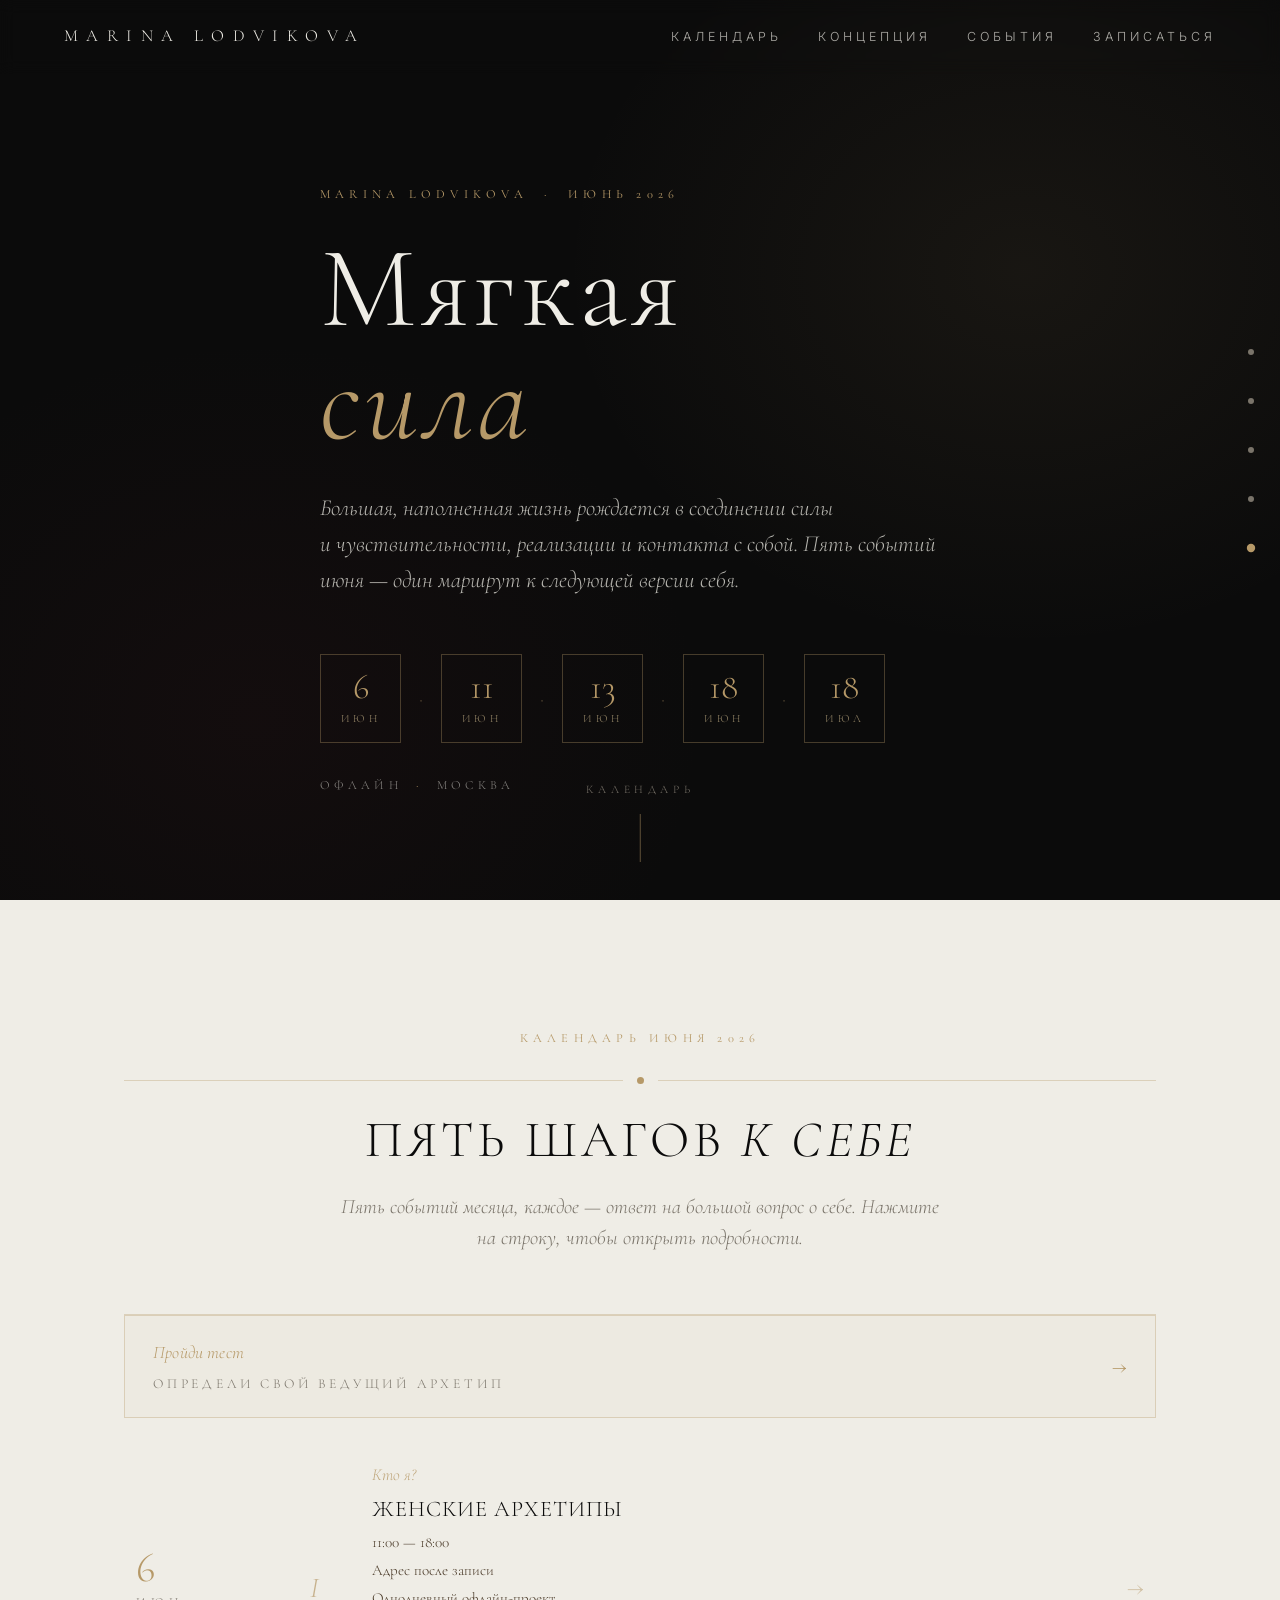
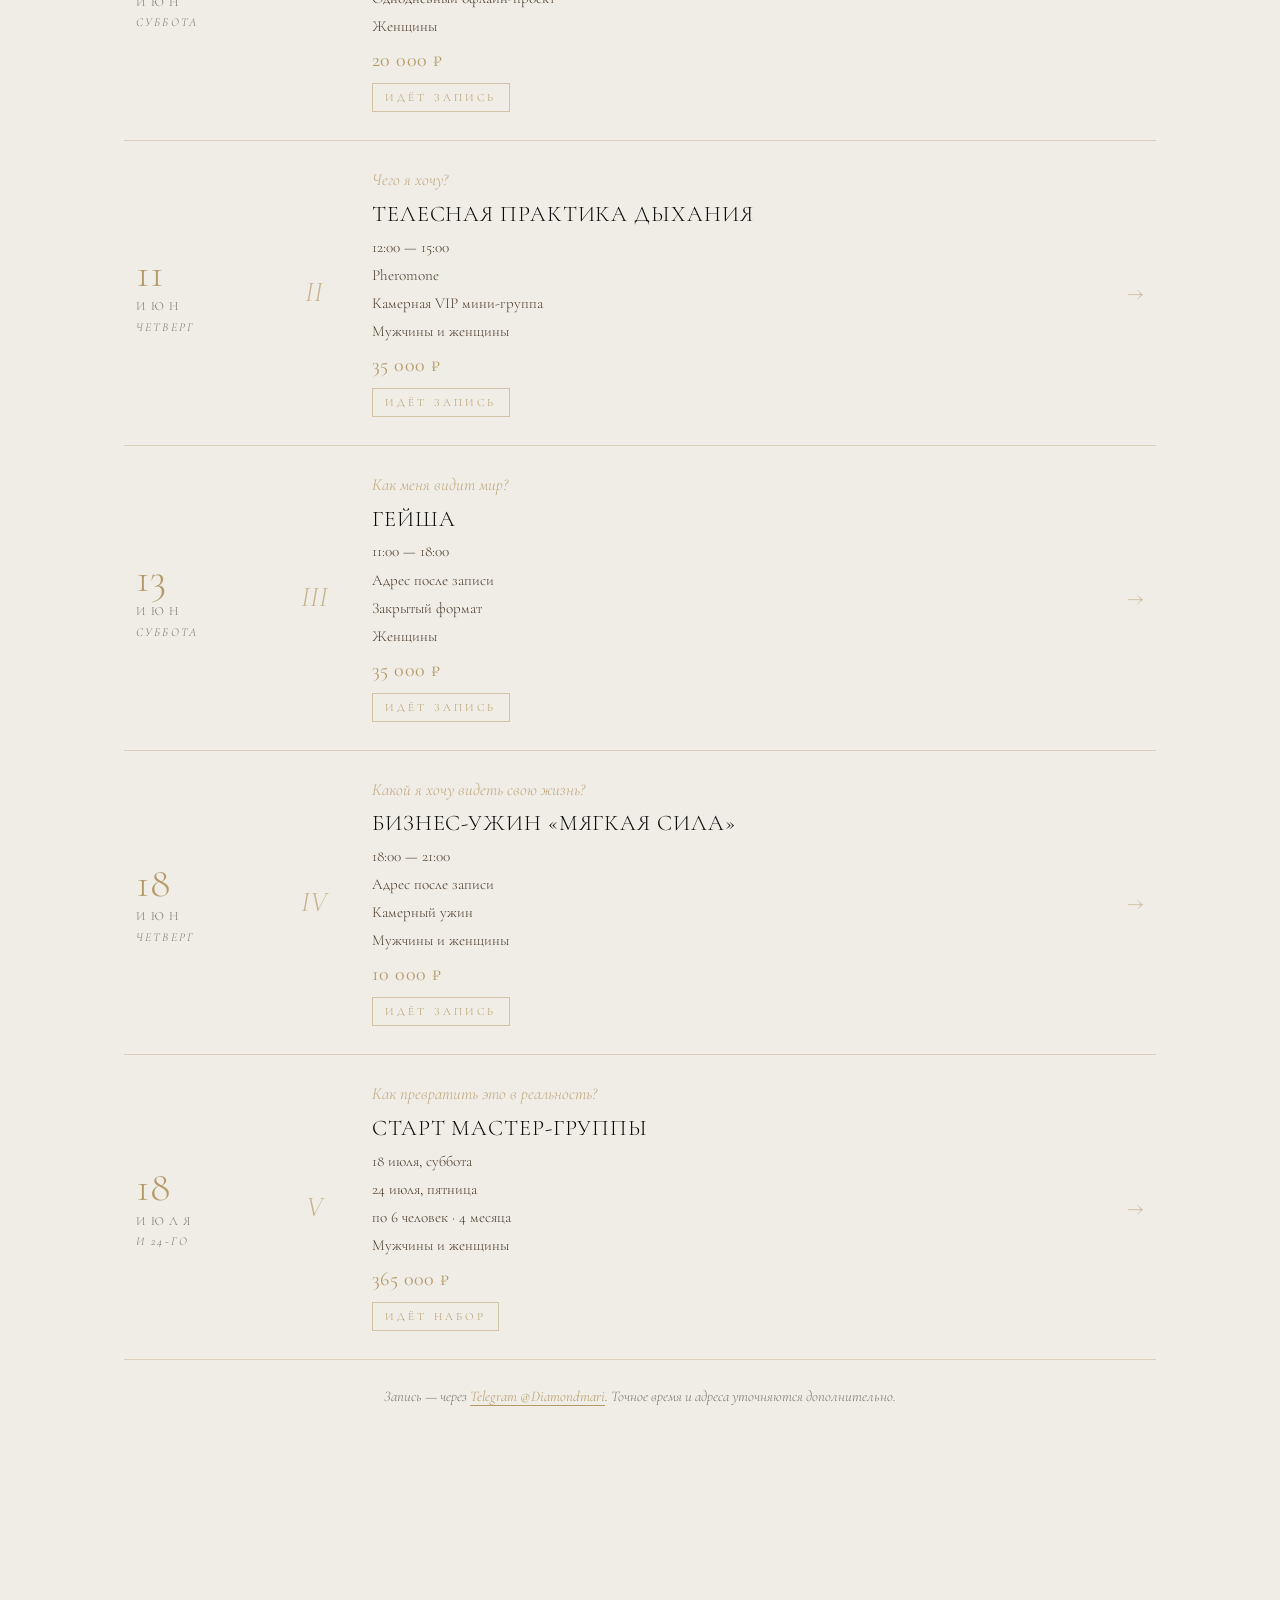
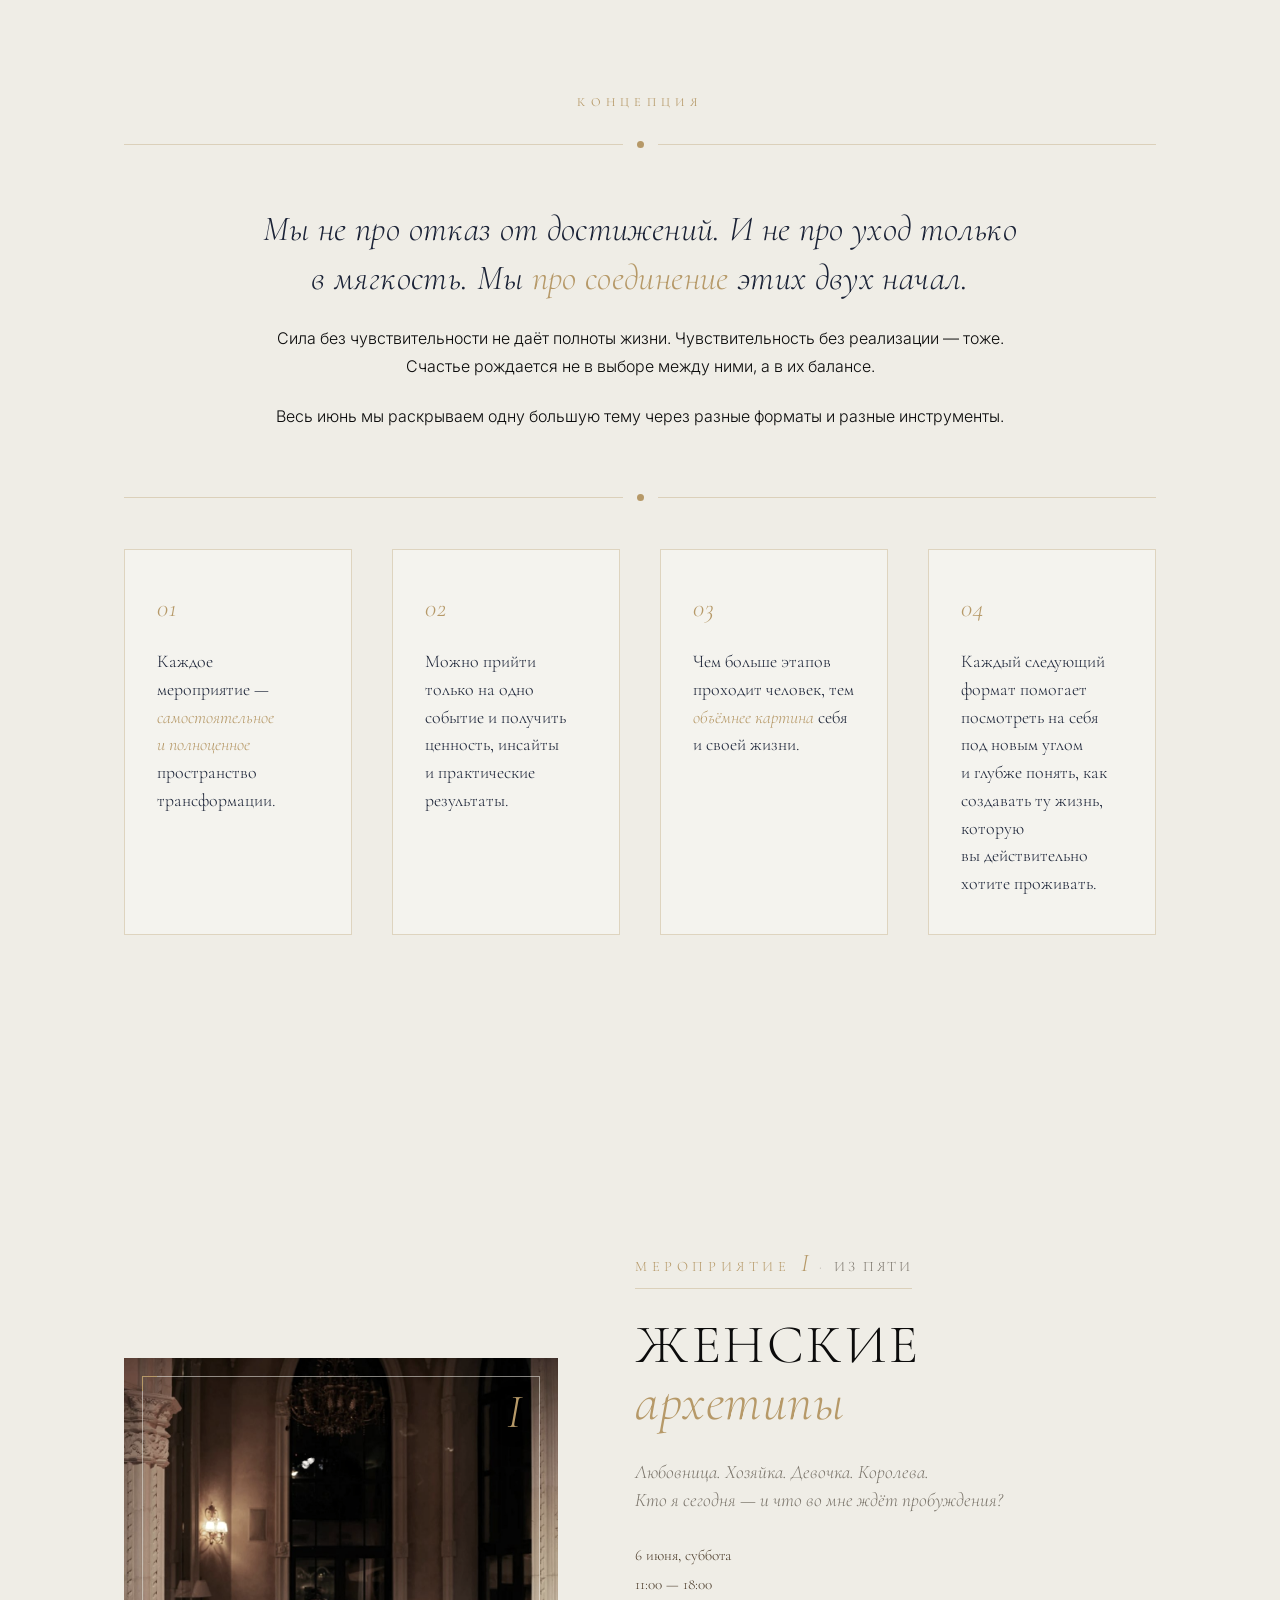
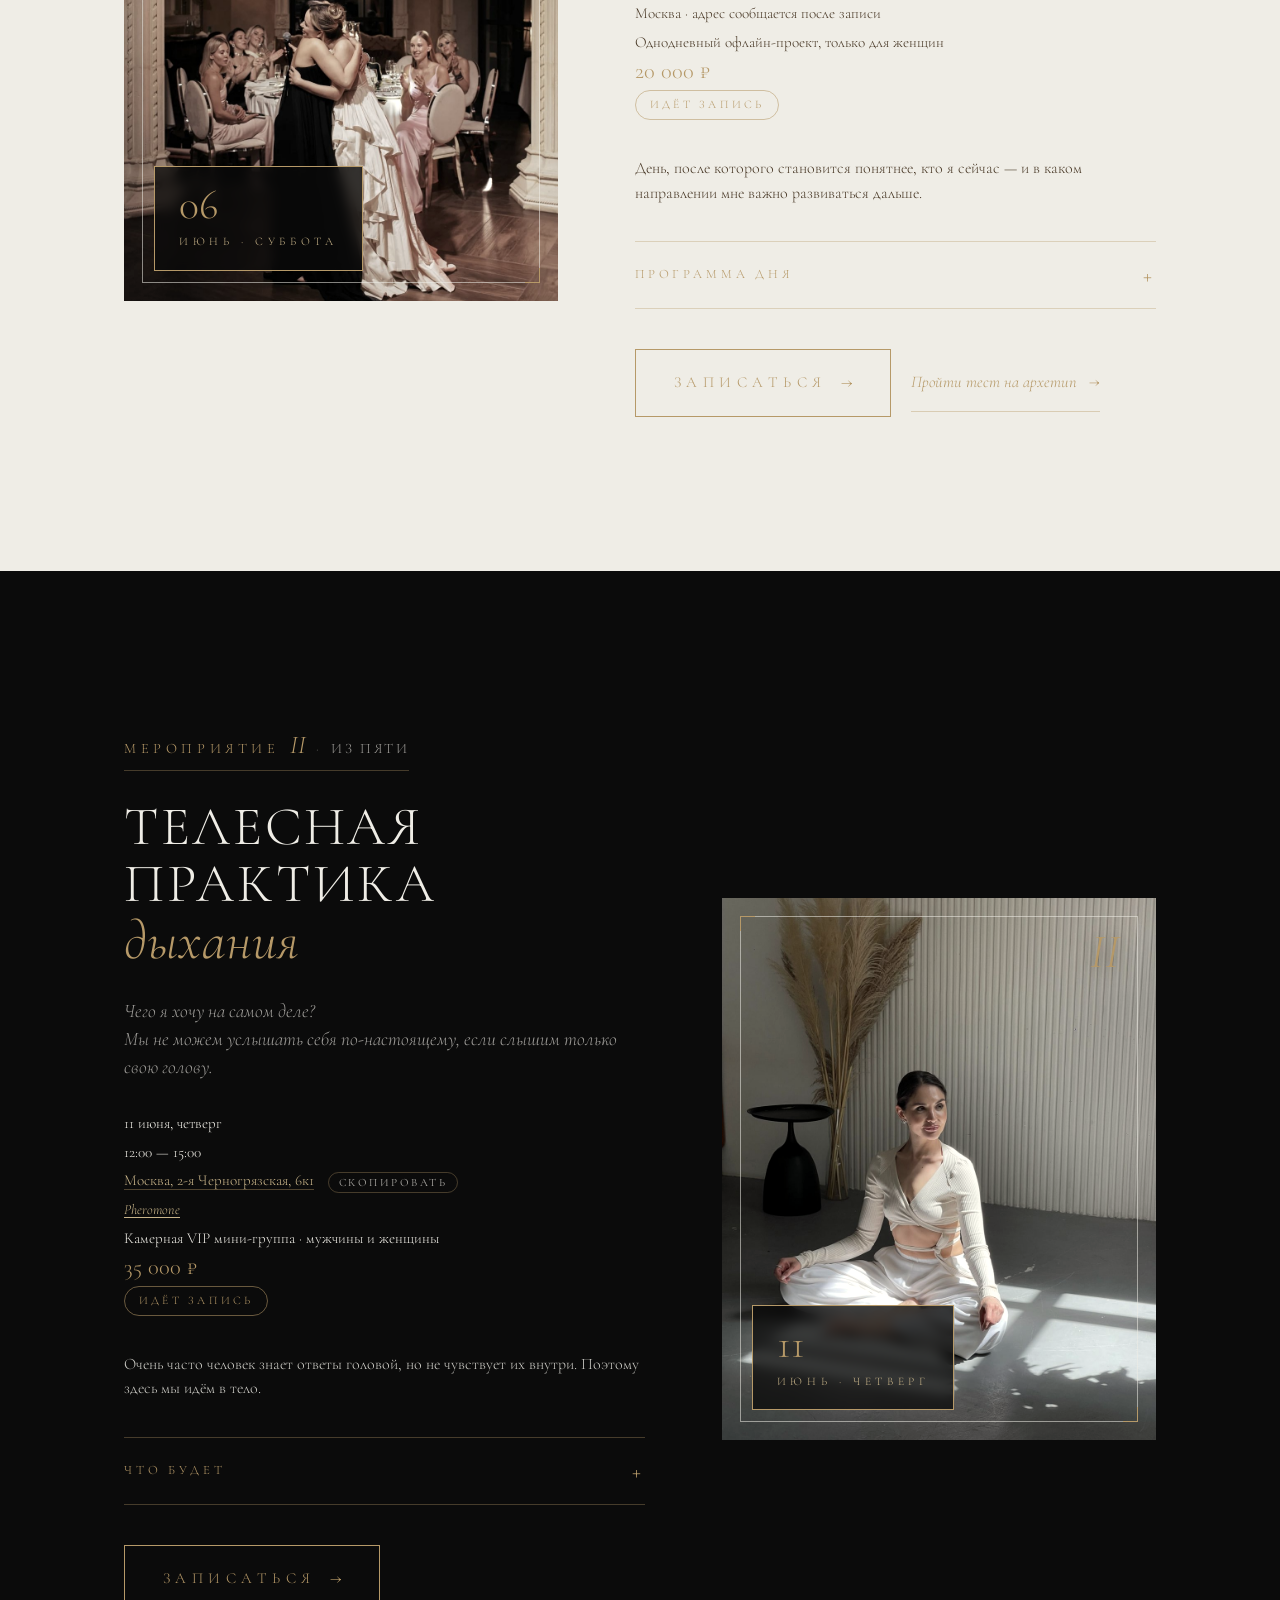
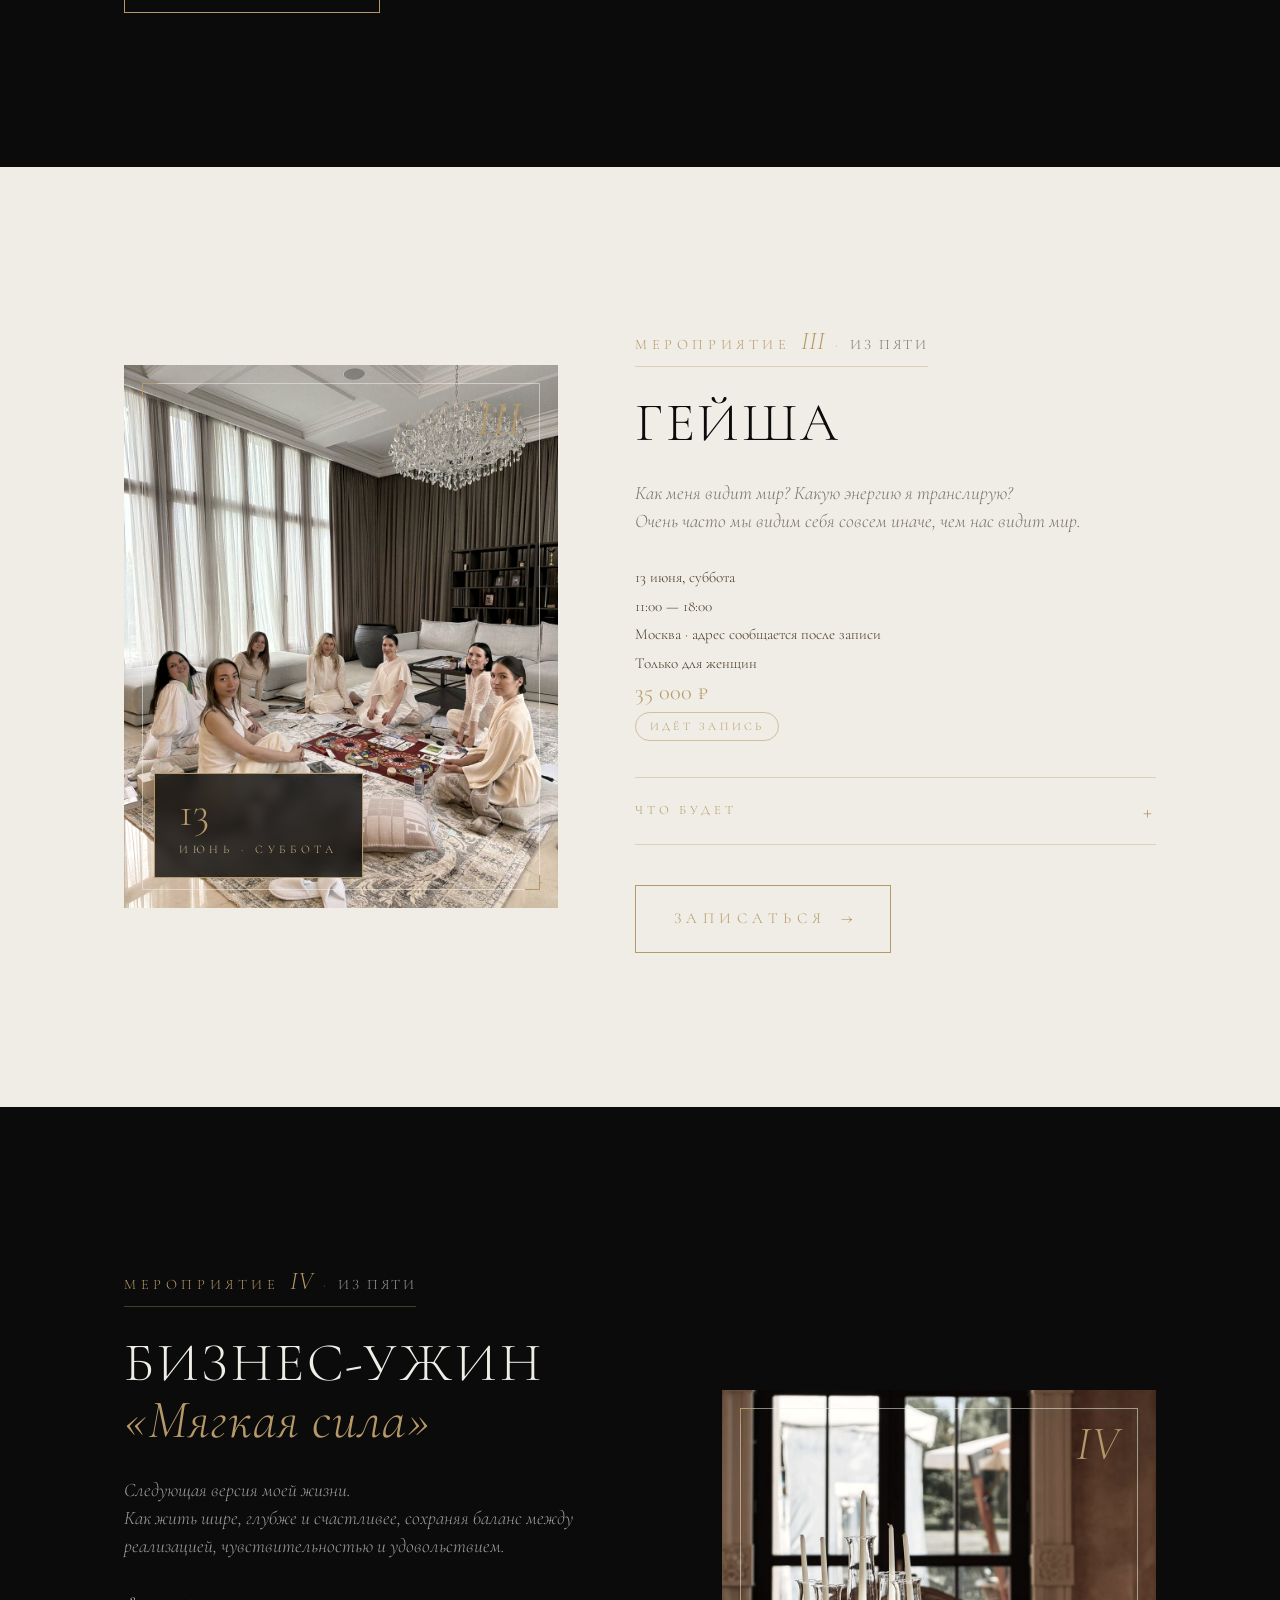
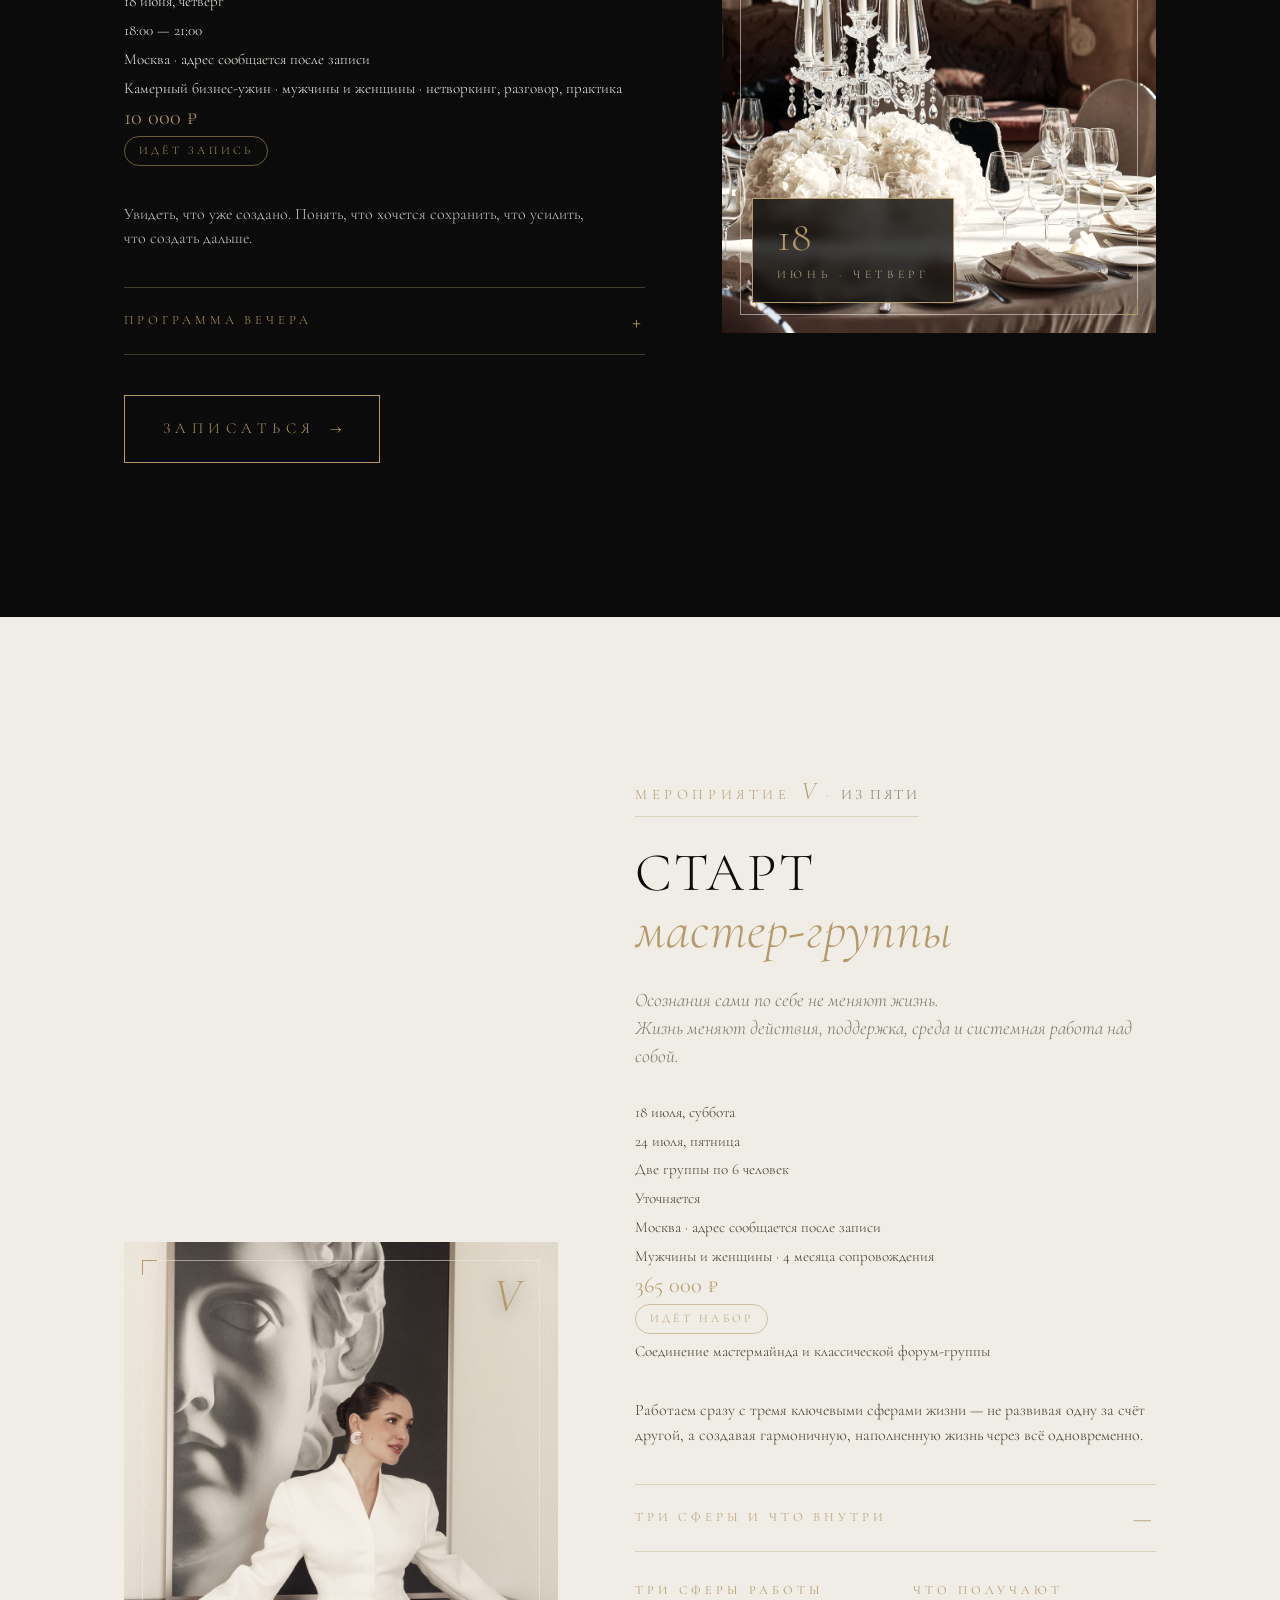
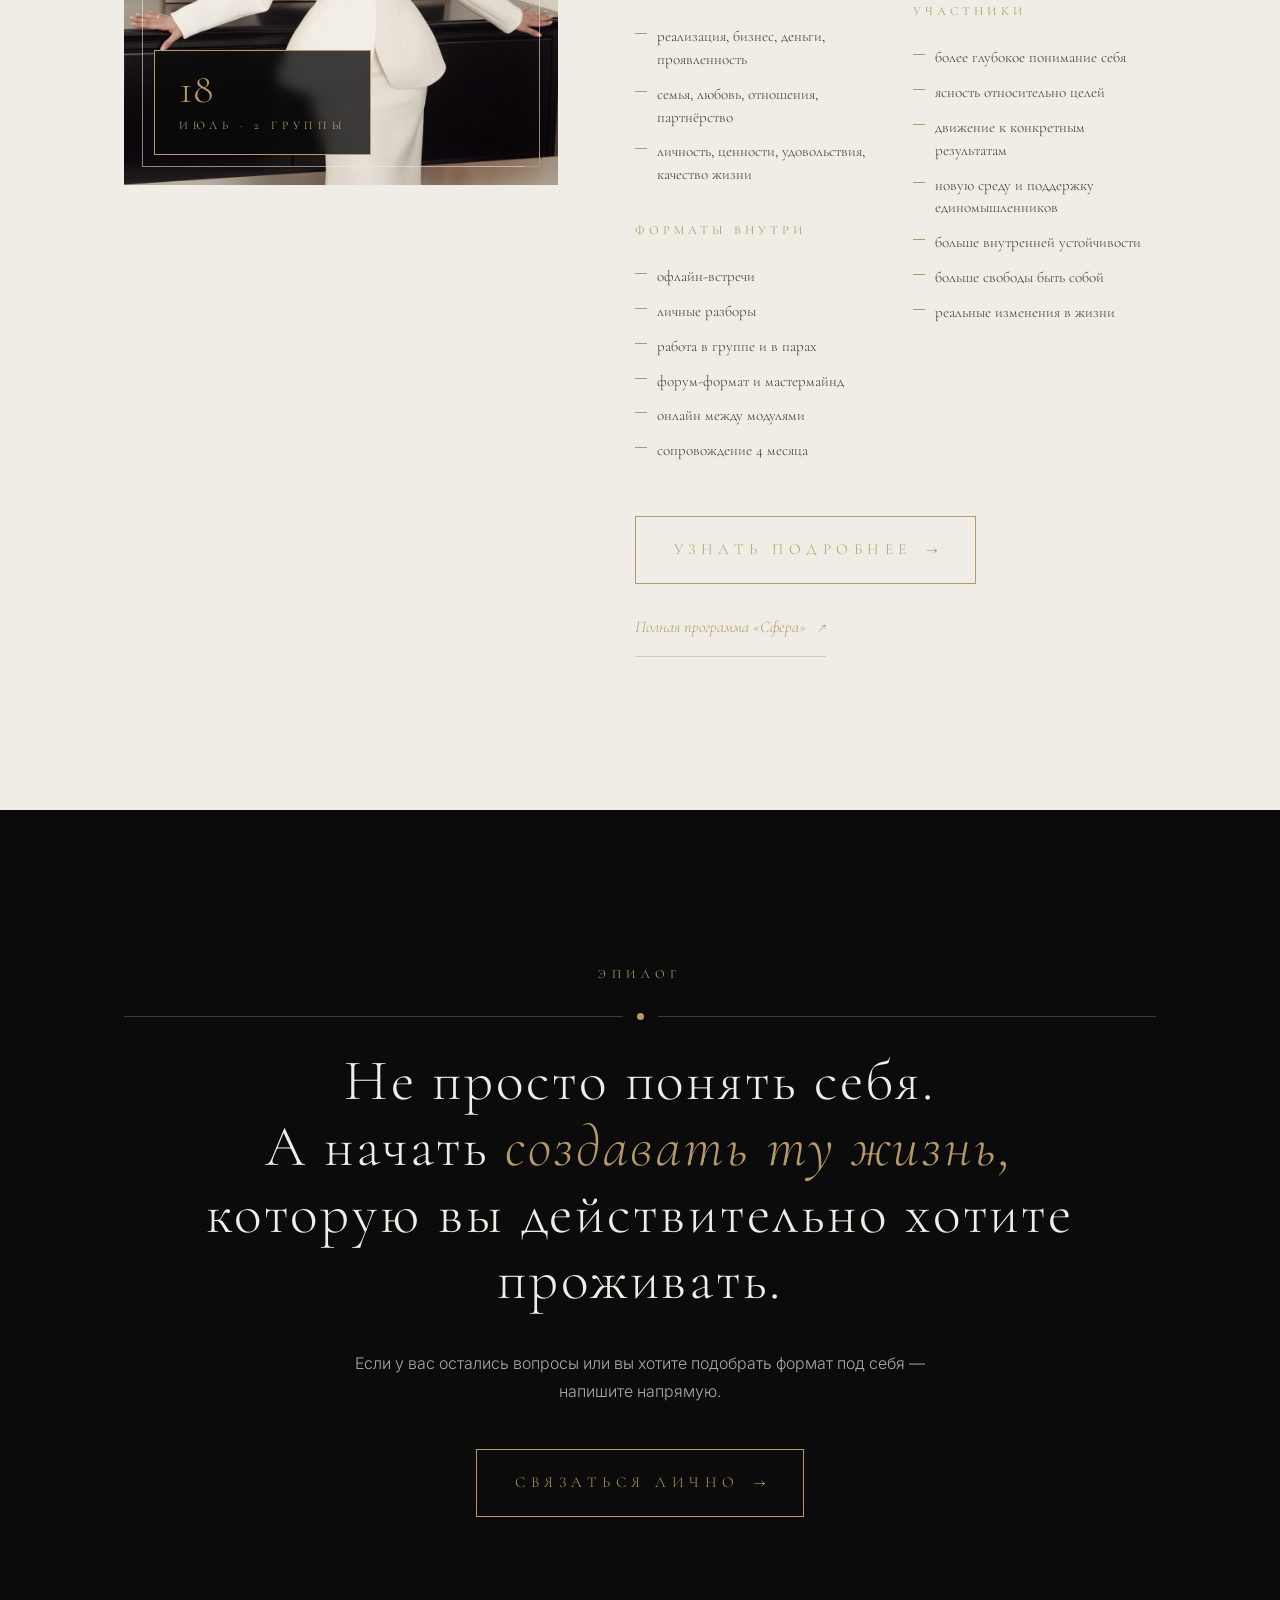
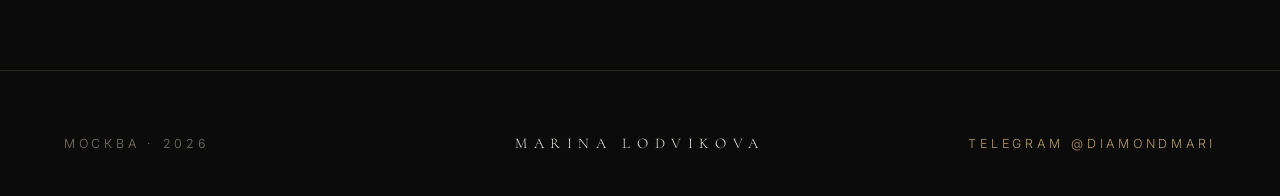
==== commit cc18c618: "мастер-группа: 27 июня/200к → две группы 18 и 24 июля / 365 000 ₽ Синхронизация с сайтом «Сфера». Об" ====
--- a/index.html
+++ b/index.html
@@ -6,7 +6,7 @@
   <title>Марина Лодвикова — Календарь июня 2026</title>
   <meta name="description" content="Мягкая сила — авторские мероприятия Марины Лодвиковой в июне 2026: женские архетипы, телесные практики, Гейша, бизнес-ужин, мастер-группа." />
   <meta property="og:title" content="Марина Лодвикова — Мягкая сила. Июнь 2026" />
-  <meta property="og:description" content="Календарь авторских мероприятий: 6 / 11 / 13 / 18 / 27 июня. Архетипы, телесная практика, Гейша, бизнес-ужин, мастер-группа." />
+  <meta property="og:description" content="Календарь авторских мероприятий: 6 / 11 / 13 / 18 июня и мастер-группа в июле. Архетипы, телесная практика, Гейша, бизнес-ужин, мастер-группа." />
   <meta property="og:type" content="website" />
   <meta property="og:url" content="https://marina-site-beryl.vercel.app/" />
   <meta property="og:image" content="https://marina-site-beryl.vercel.app/assets/og-image.jpg" />
@@ -84,7 +84,7 @@
     <a href="#event-2"><span class="label">11 июня</span><span class="dot"></span></a>
     <a href="#event-3"><span class="label">13 июня</span><span class="dot"></span></a>
     <a href="#event-4"><span class="label">18 июня</span><span class="dot"></span></a>
-    <a href="#event-5"><span class="label">27 июня</span><span class="dot"></span></a>
+    <a href="#event-5"><span class="label">18 июля</span><span class="dot"></span></a>
   </aside>
 
   <!-- ───── HERO ───── -->
@@ -117,8 +117,8 @@
           </a>
           <span class="hero-date-sep">·</span>
           <a href="#event-5" class="hero-date">
-            <span class="d">27</span>
-            <span class="m">июн</span>
+            <span class="d">18</span>
+            <span class="m">июл</span>
           </a>
         </div>
 
@@ -246,23 +246,23 @@
         </a>
 
         <!-- 5 — Мастер-группа -->
-        <a class="cal-row" href="#event-5" role="row" aria-label="27 июня — Старт мастер-группы">
+        <a class="cal-row" href="#event-5" role="row" aria-label="18 и 24 июля — Старт мастер-группы">
           <div class="cal-date" role="cell">
-            <span class="cal-day">27</span>
-            <span class="cal-month">июн</span>
-            <span class="cal-weekday">суббота</span>
+            <span class="cal-day">18</span>
+            <span class="cal-month">июля</span>
+            <span class="cal-weekday">и 24-го</span>
           </div>
           <div class="cal-num" role="cell"><span>V</span></div>
           <div class="cal-main" role="cell">
             <div class="cal-question">Как превратить это в&nbsp;реальность?</div>
             <h3 class="cal-name">Старт мастер-группы</h3>
             <dl class="cal-meta">
-              <div class="spec-row"><dt>Время</dt><dd>Уточняется</dd></div>
-              <div class="spec-row"><dt>Место</dt><dd>Адрес после&nbsp;записи</dd></div>
-              <div class="spec-row"><dt>Формат</dt><dd>Сопровождение 4&nbsp;месяца</dd></div>
+              <div class="spec-row"><dt>Группа&nbsp;I</dt><dd>18 июля, суббота</dd></div>
+              <div class="spec-row"><dt>Группа&nbsp;II</dt><dd>24 июля, пятница</dd></div>
+              <div class="spec-row"><dt>Группы</dt><dd>по&nbsp;6&nbsp;человек · 4&nbsp;месяца</dd></div>
               <div class="spec-row"><dt>Для&nbsp;кого</dt><dd>Мужчины и&nbsp;женщины</dd></div>
             </dl>
-            <div class="cal-price">200&nbsp;000&nbsp;₽</div>
+            <div class="cal-price">365&nbsp;000&nbsp;₽</div>
             <div class="cal-status cal-status--open">Идёт набор</div>
           </div>
           <div class="cal-go" role="cell" aria-hidden="true">→</div>
@@ -585,7 +585,7 @@
     </div>
   </section>
 
-  <!-- ───── 5. МАСТЕР-ГРУППА — 27 июня ───── -->
+  <!-- ───── 5. МАСТЕР-ГРУППА — 18 и 24 июля ───── -->
   <section class="section" id="event-5">
     <div class="container">
       <div class="event reveal">
@@ -595,8 +595,8 @@
           <div class="frame"></div>
           <div class="numeral">V</div>
           <div class="stamp">
-            <div class="day">27</div>
-            <div class="month">Июнь · Суббота</div>
+            <div class="day">18</div>
+            <div class="month">Июль · 2 группы</div>
           </div>
         </div>
 
@@ -606,11 +606,13 @@
           <p class="question">Осознания сами по&nbsp;себе не&nbsp;меняют жизнь.<br/>Жизнь меняют действия, поддержка, среда и&nbsp;системная работа над собой.</p>
 
           <dl class="specs">
-            <div class="spec-row"><dt>Старт</dt><dd>27 июня, суббота</dd></div>
+            <div class="spec-row"><dt>Группа&nbsp;I</dt><dd>18 июля, суббота</dd></div>
+            <div class="spec-row"><dt>Группа&nbsp;II</dt><dd>24 июля, пятница</dd></div>
+            <div class="spec-row"><dt>Группы</dt><dd>Две группы по&nbsp;6&nbsp;человек</dd></div>
             <div class="spec-row"><dt>Время</dt><dd>Уточняется</dd></div>
             <div class="spec-row"><dt>Место</dt><dd>Москва · адрес сообщается после&nbsp;записи</dd></div>
             <div class="spec-row"><dt>Формат</dt><dd>Мужчины и&nbsp;женщины · 4&nbsp;месяца сопровождения</dd></div>
-            <div class="spec-row"><dt>Стоимость</dt><dd><span class="price">200&nbsp;000&nbsp;₽</span></dd></div>
+            <div class="spec-row"><dt>Стоимость</dt><dd><span class="price">365&nbsp;000&nbsp;₽</span></dd></div>
             <div class="spec-row"><dt>Запись</dt><dd><span class="badge badge--open">Идёт набор</span></dd></div>
             <div class="spec-row"><dt>Авторский</dt><dd>Соединение мастермайнда и&nbsp;классической форум-группы</dd></div>
           </dl>
@@ -654,7 +656,7 @@
 
           <div class="cta-row">
             <a class="cta tg-cta" href="https://t.me/Diamondmari" target="_blank" rel="noopener"
-               data-tg="Здравствуйте, Марина!&#10;&#10;Пишу с сайта — хочу узнать подробнее про мастер-группу, старт 27 июня (200 000 ₽).&#10;Расскажите, пожалуйста, про программу, формат встреч и условия участия." data-goal="cta_telegram_master">Узнать подробнее <span class="arrow">→</span></a>
+               data-tg="Здравствуйте, Марина!&#10;&#10;Пишу с сайта — хочу узнать подробнее про мастер-группу «Сфера», старт 18 или 24 июля (365 000 ₽).&#10;Расскажите, пожалуйста, про программу, формат встреч и условия участия." data-goal="cta_telegram_master">Узнать подробнее <span class="arrow">→</span></a>
             <a class="cta-ghost" href="https://marina-sphere.vercel.app" target="_blank" rel="noopener">Полная программа «Сфера» <span class="arrow">↗</span></a>
           </div>
         </div>
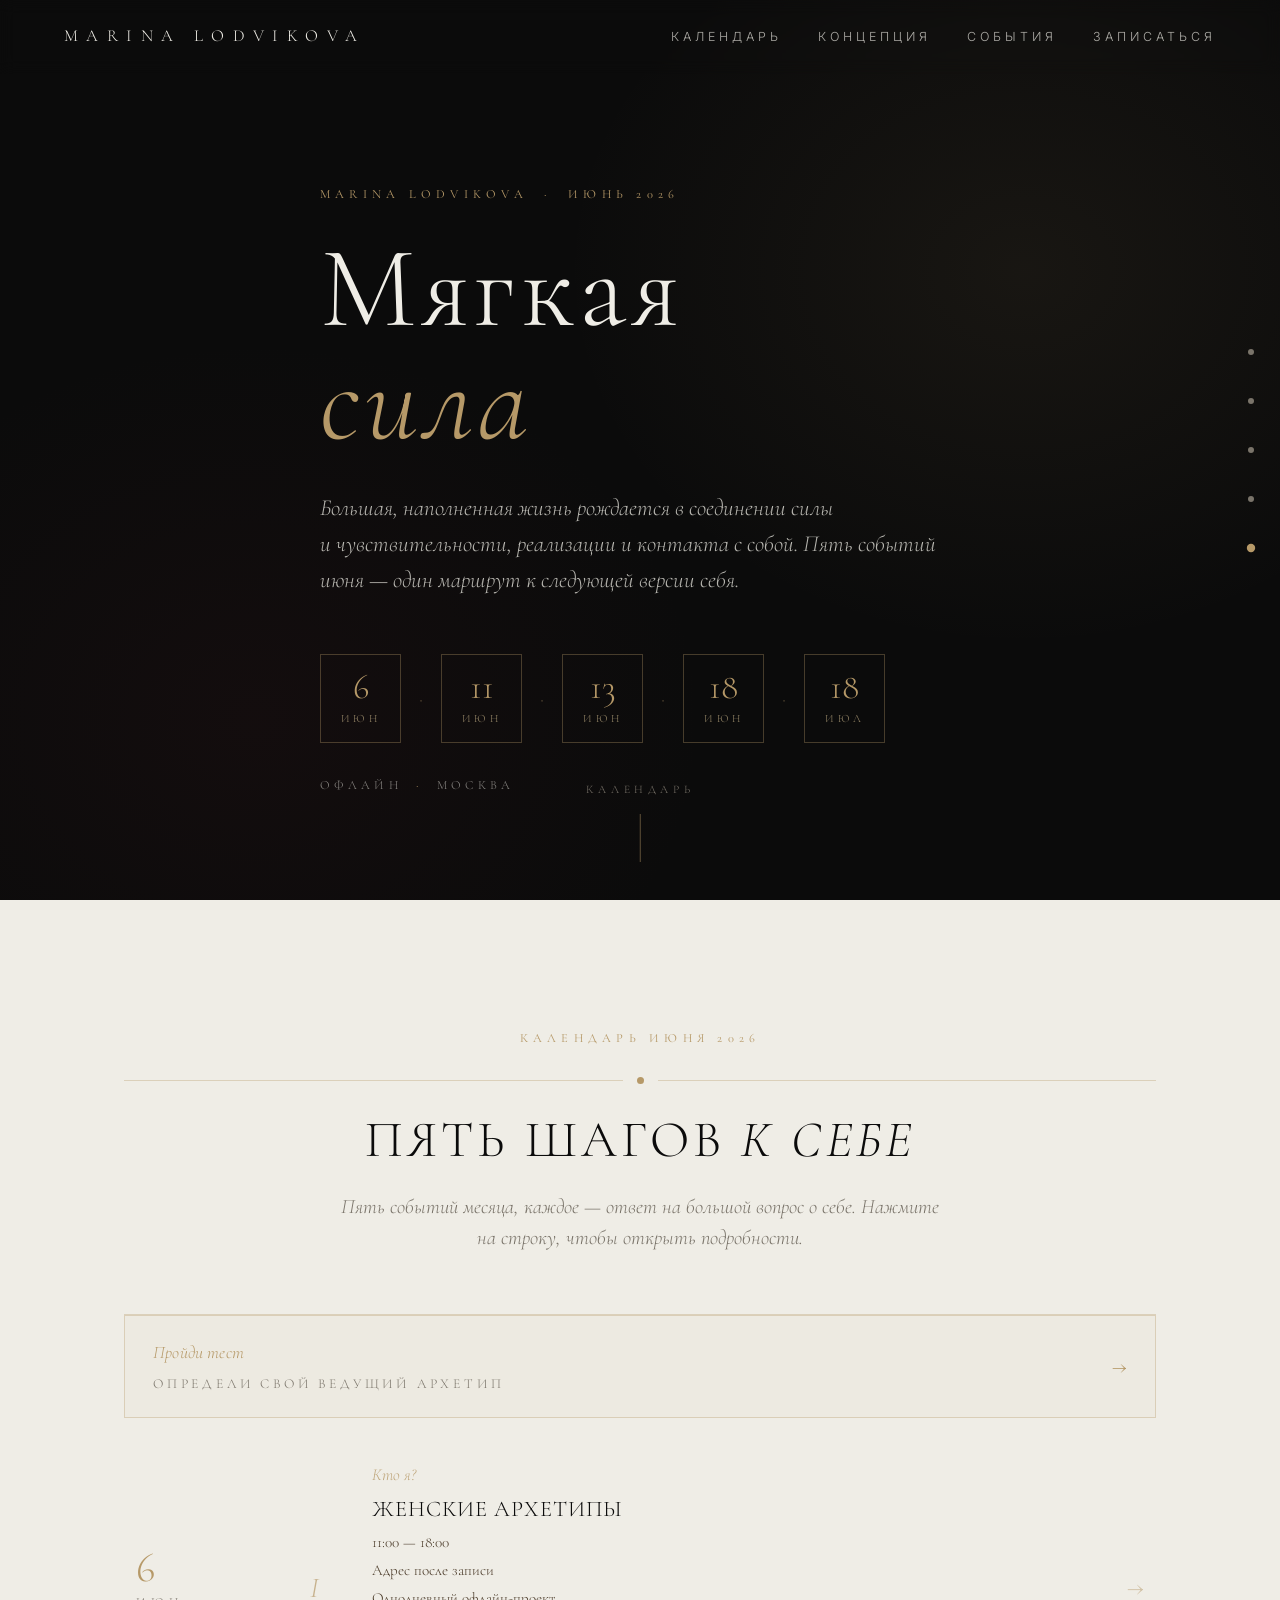
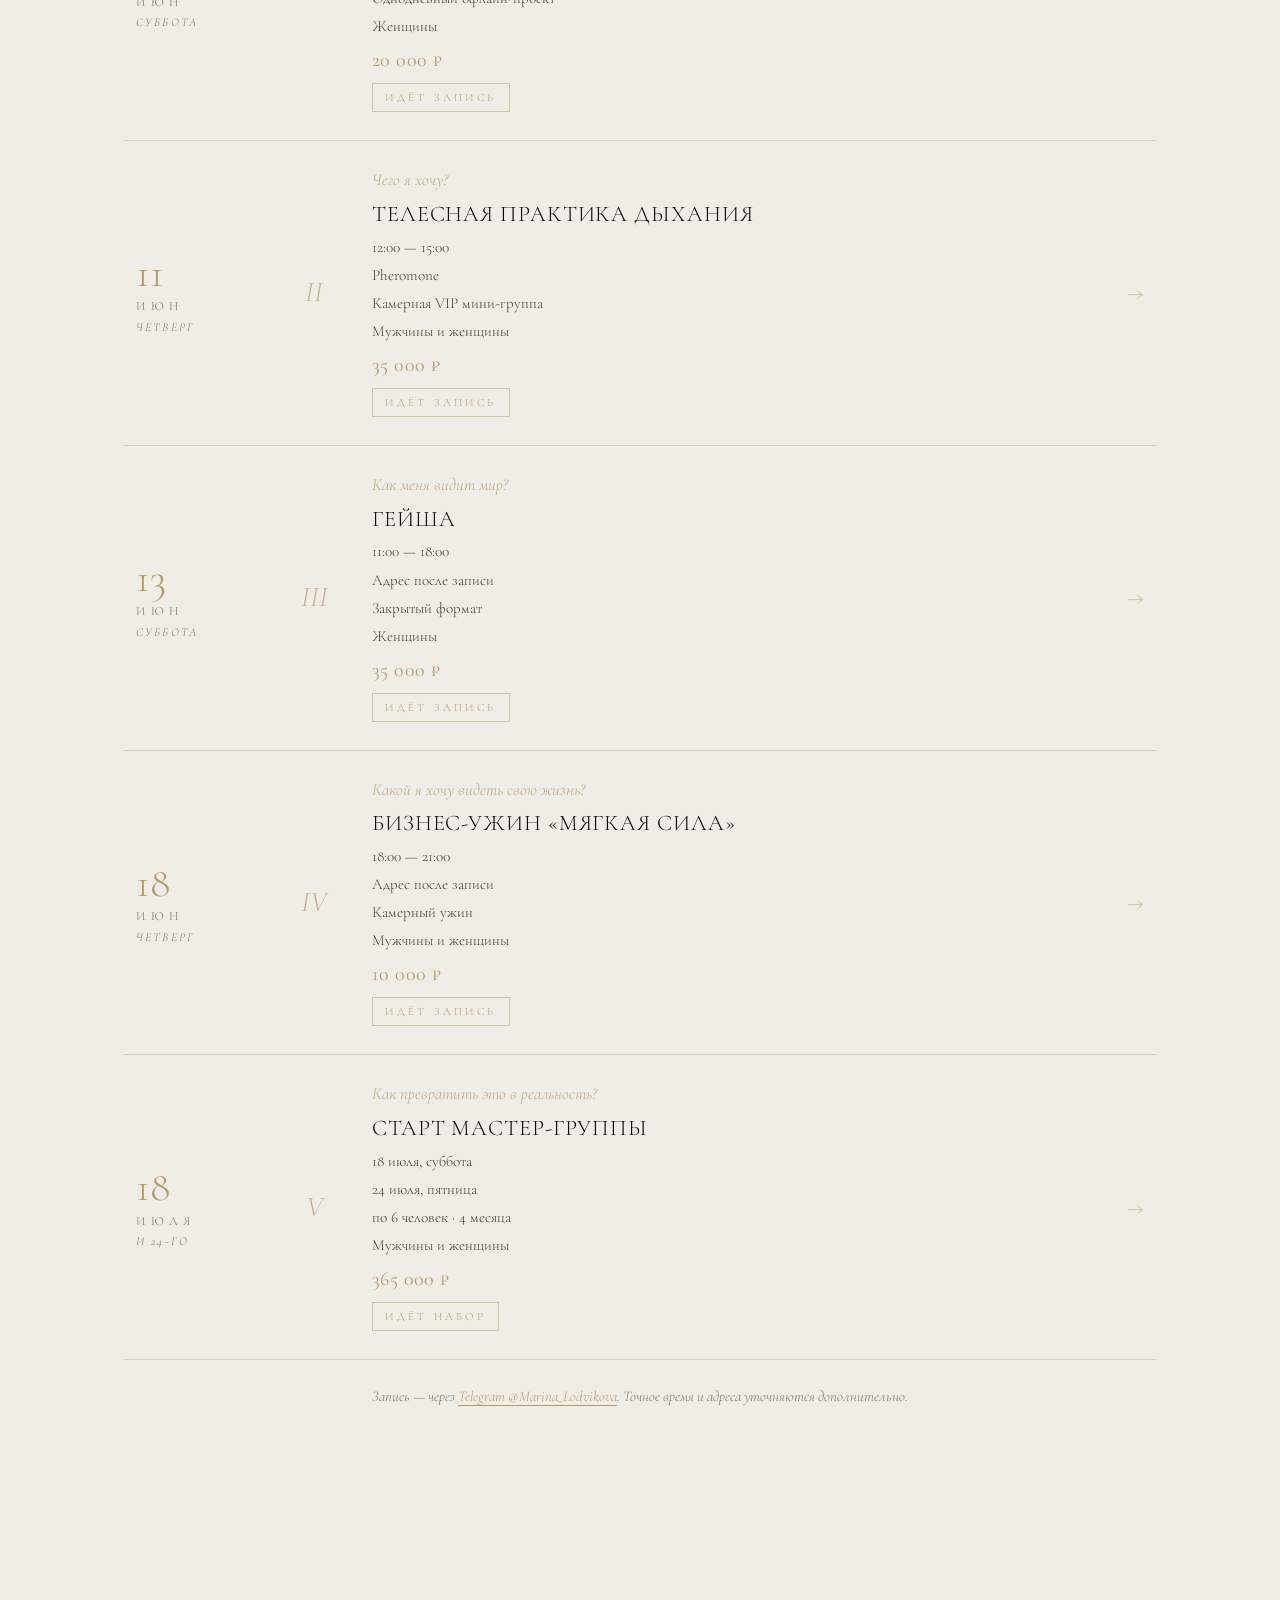
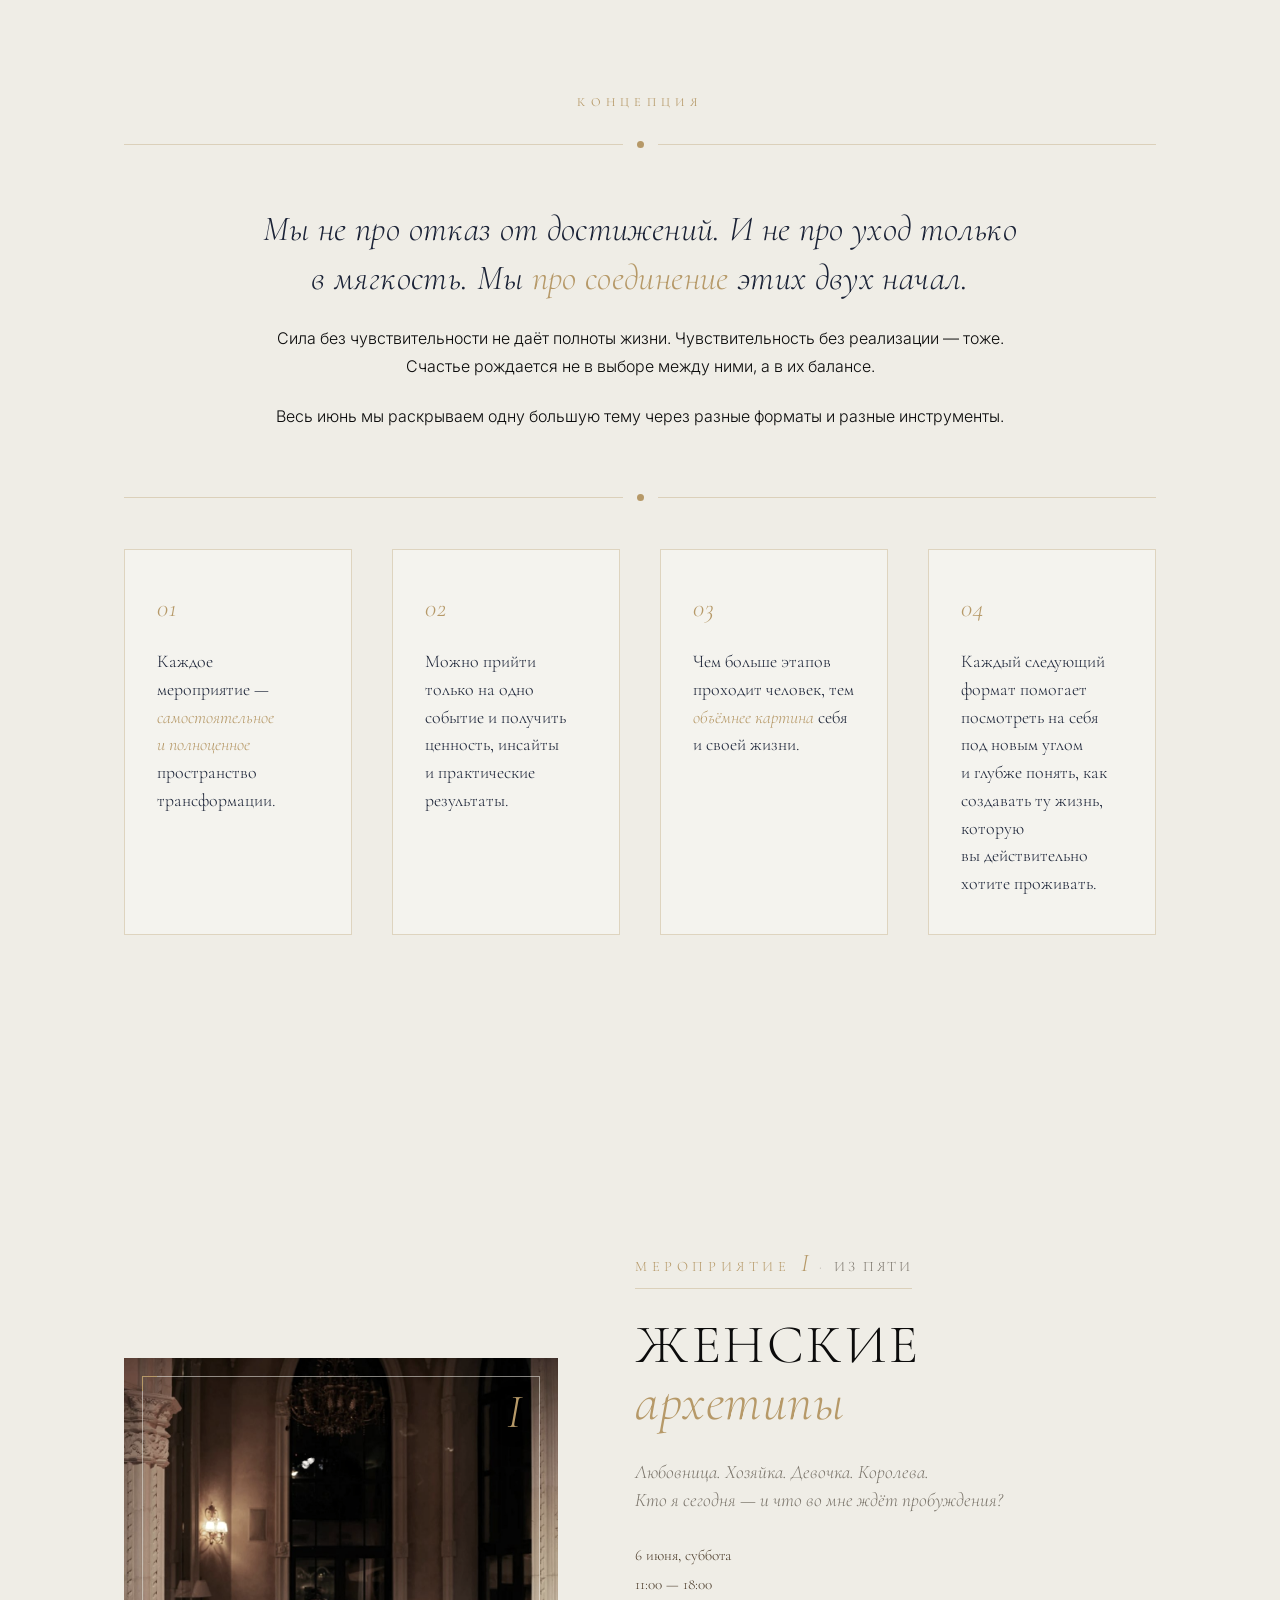
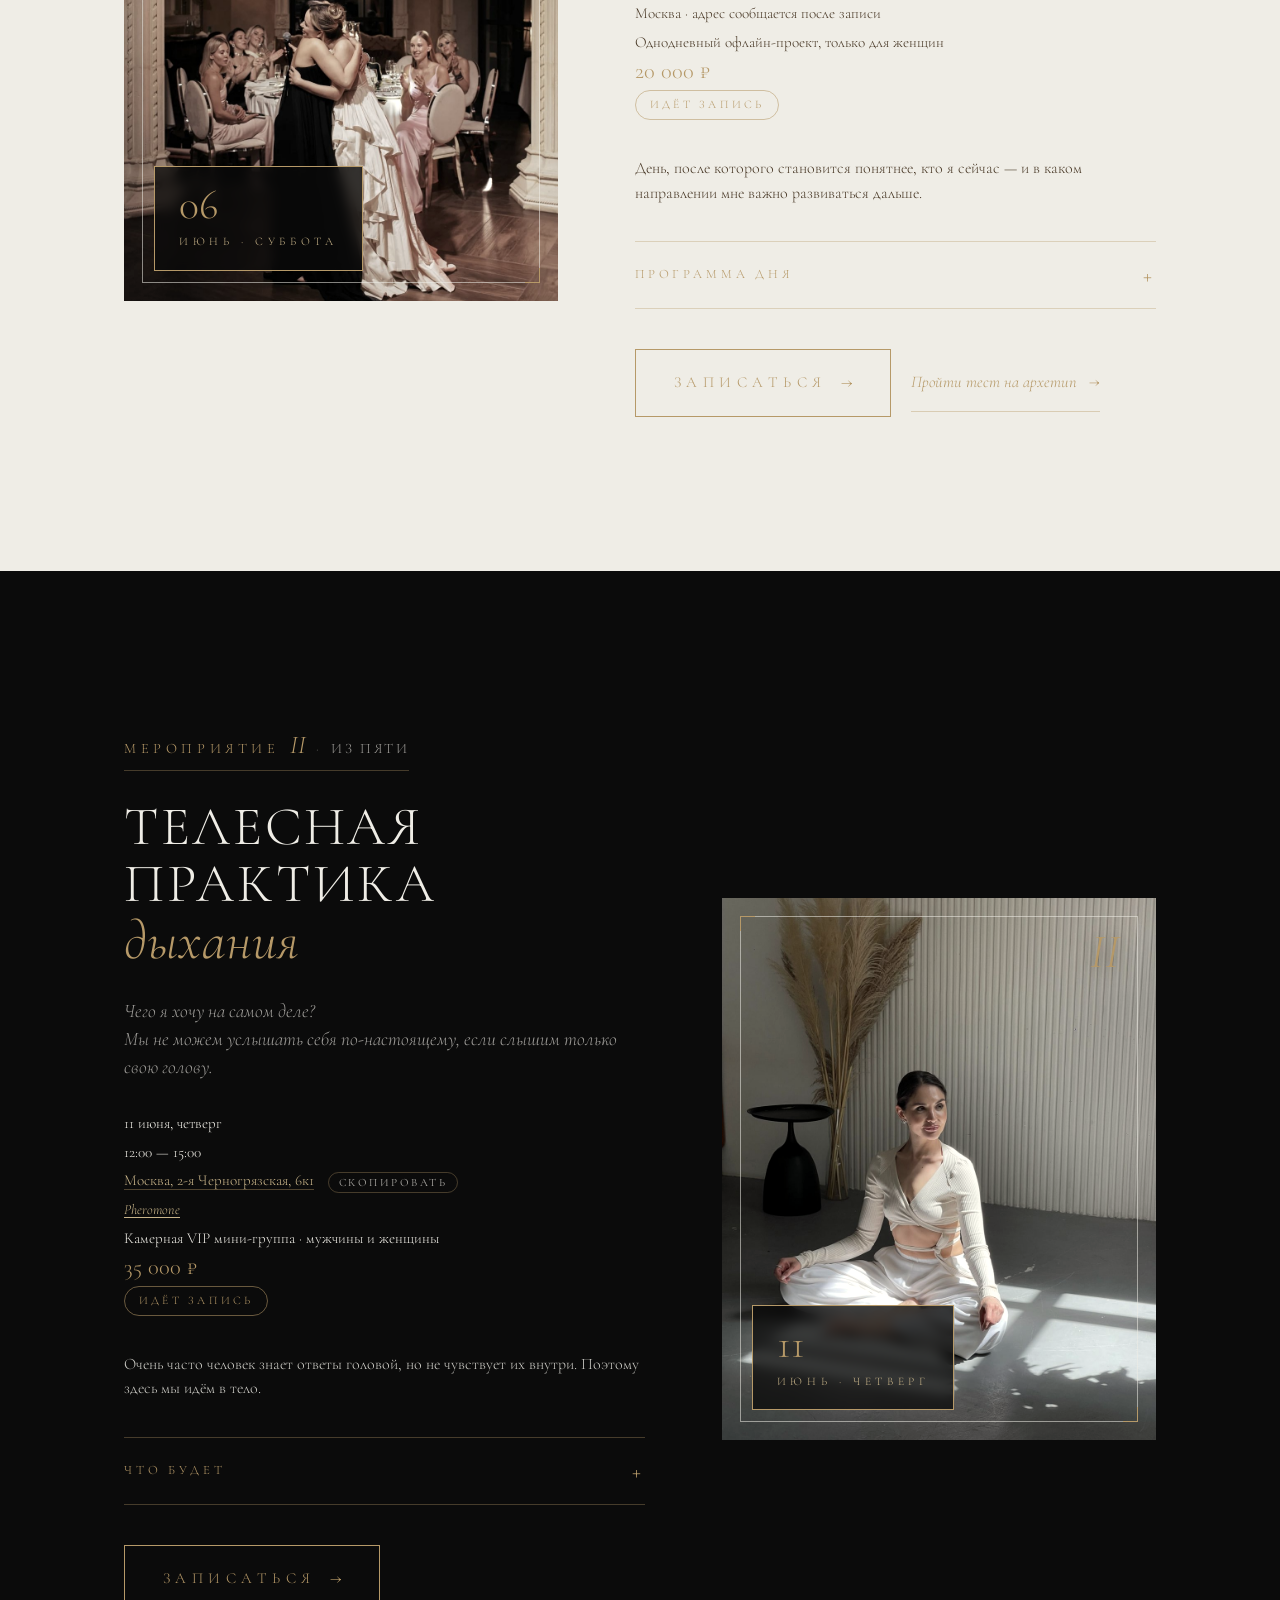
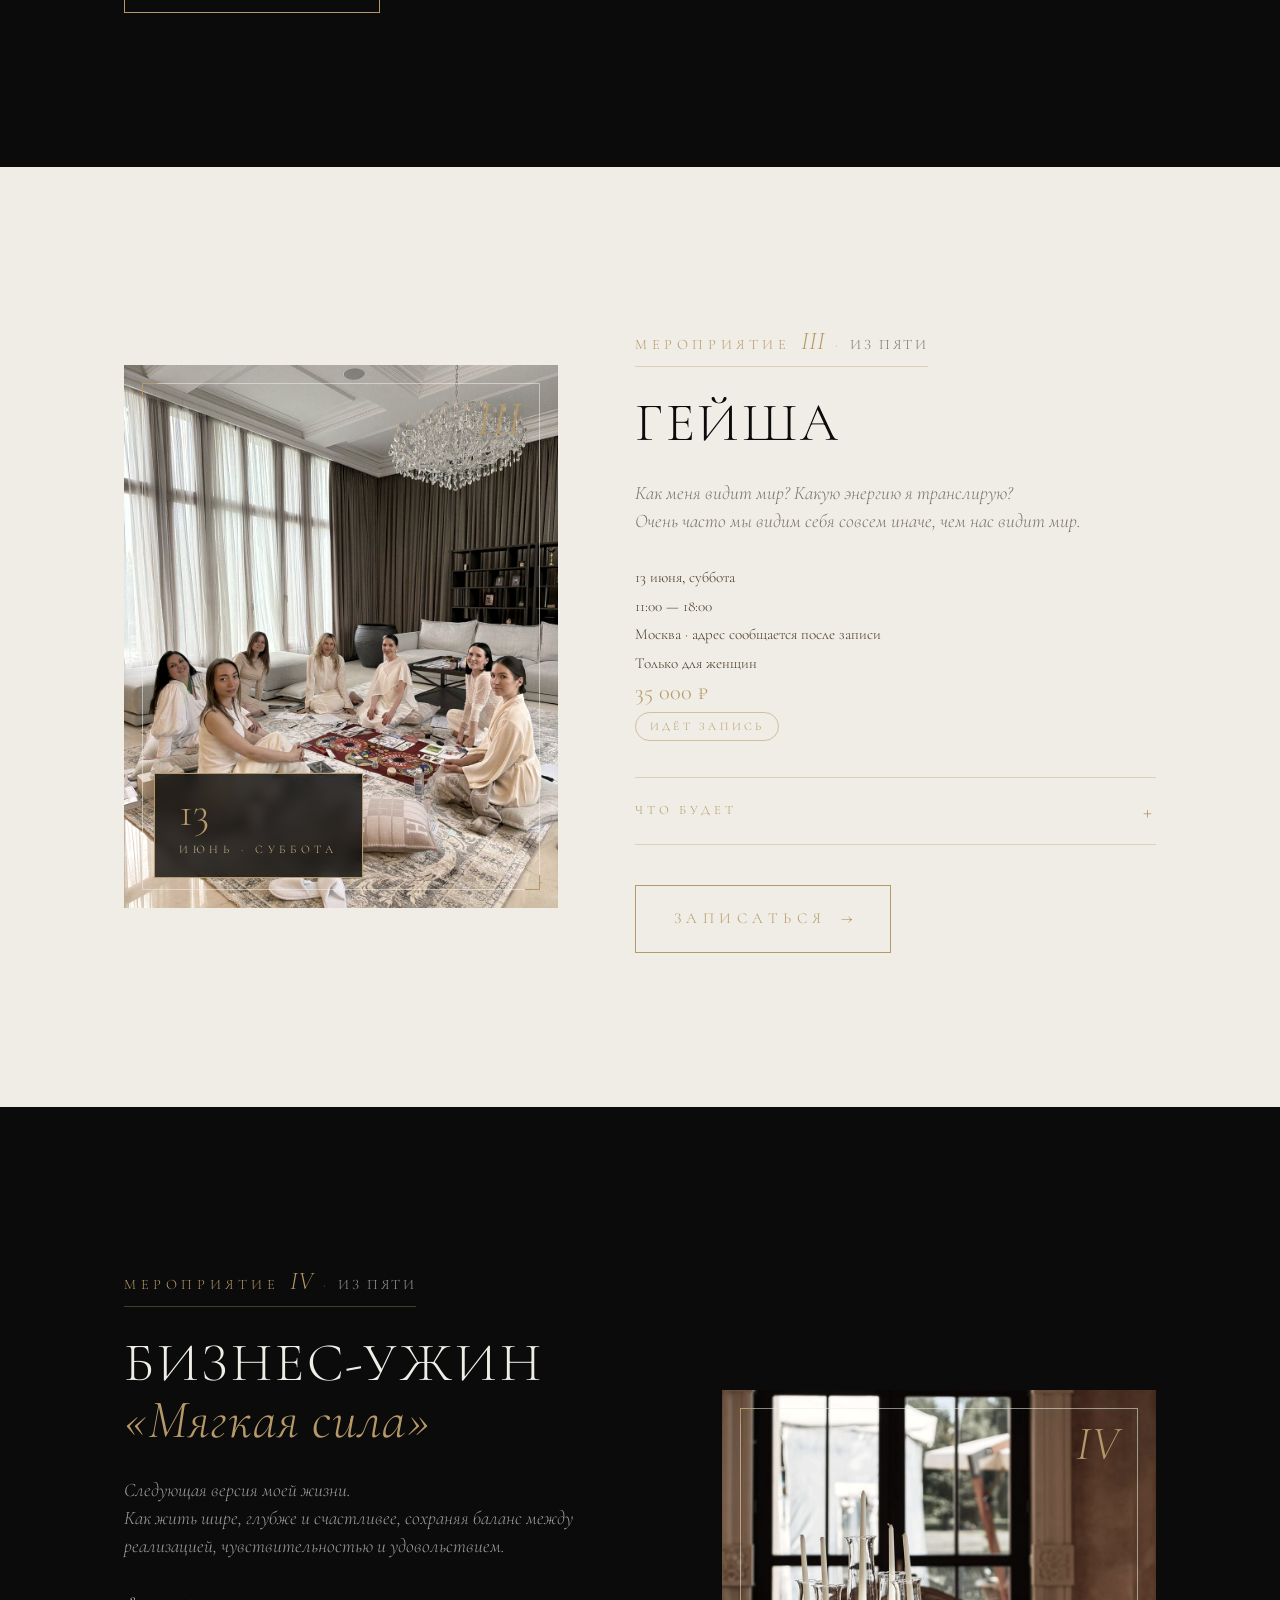
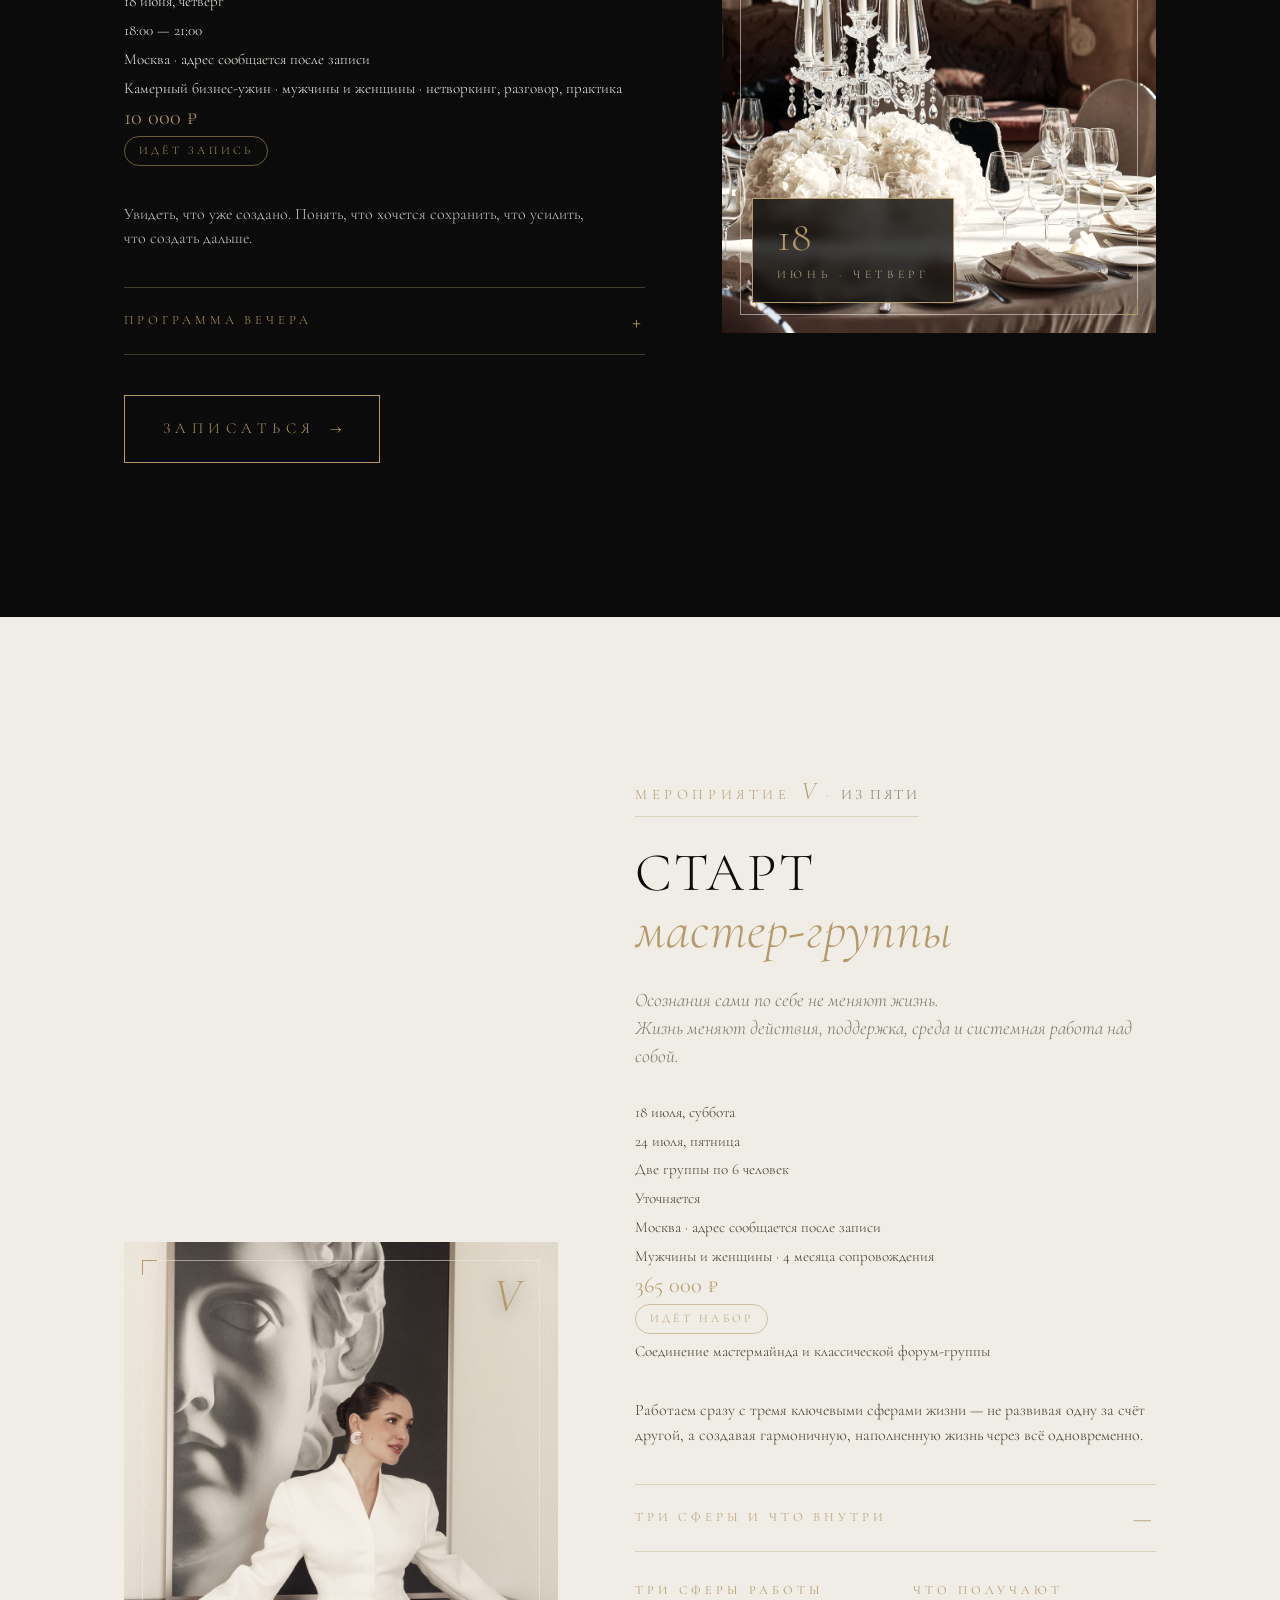
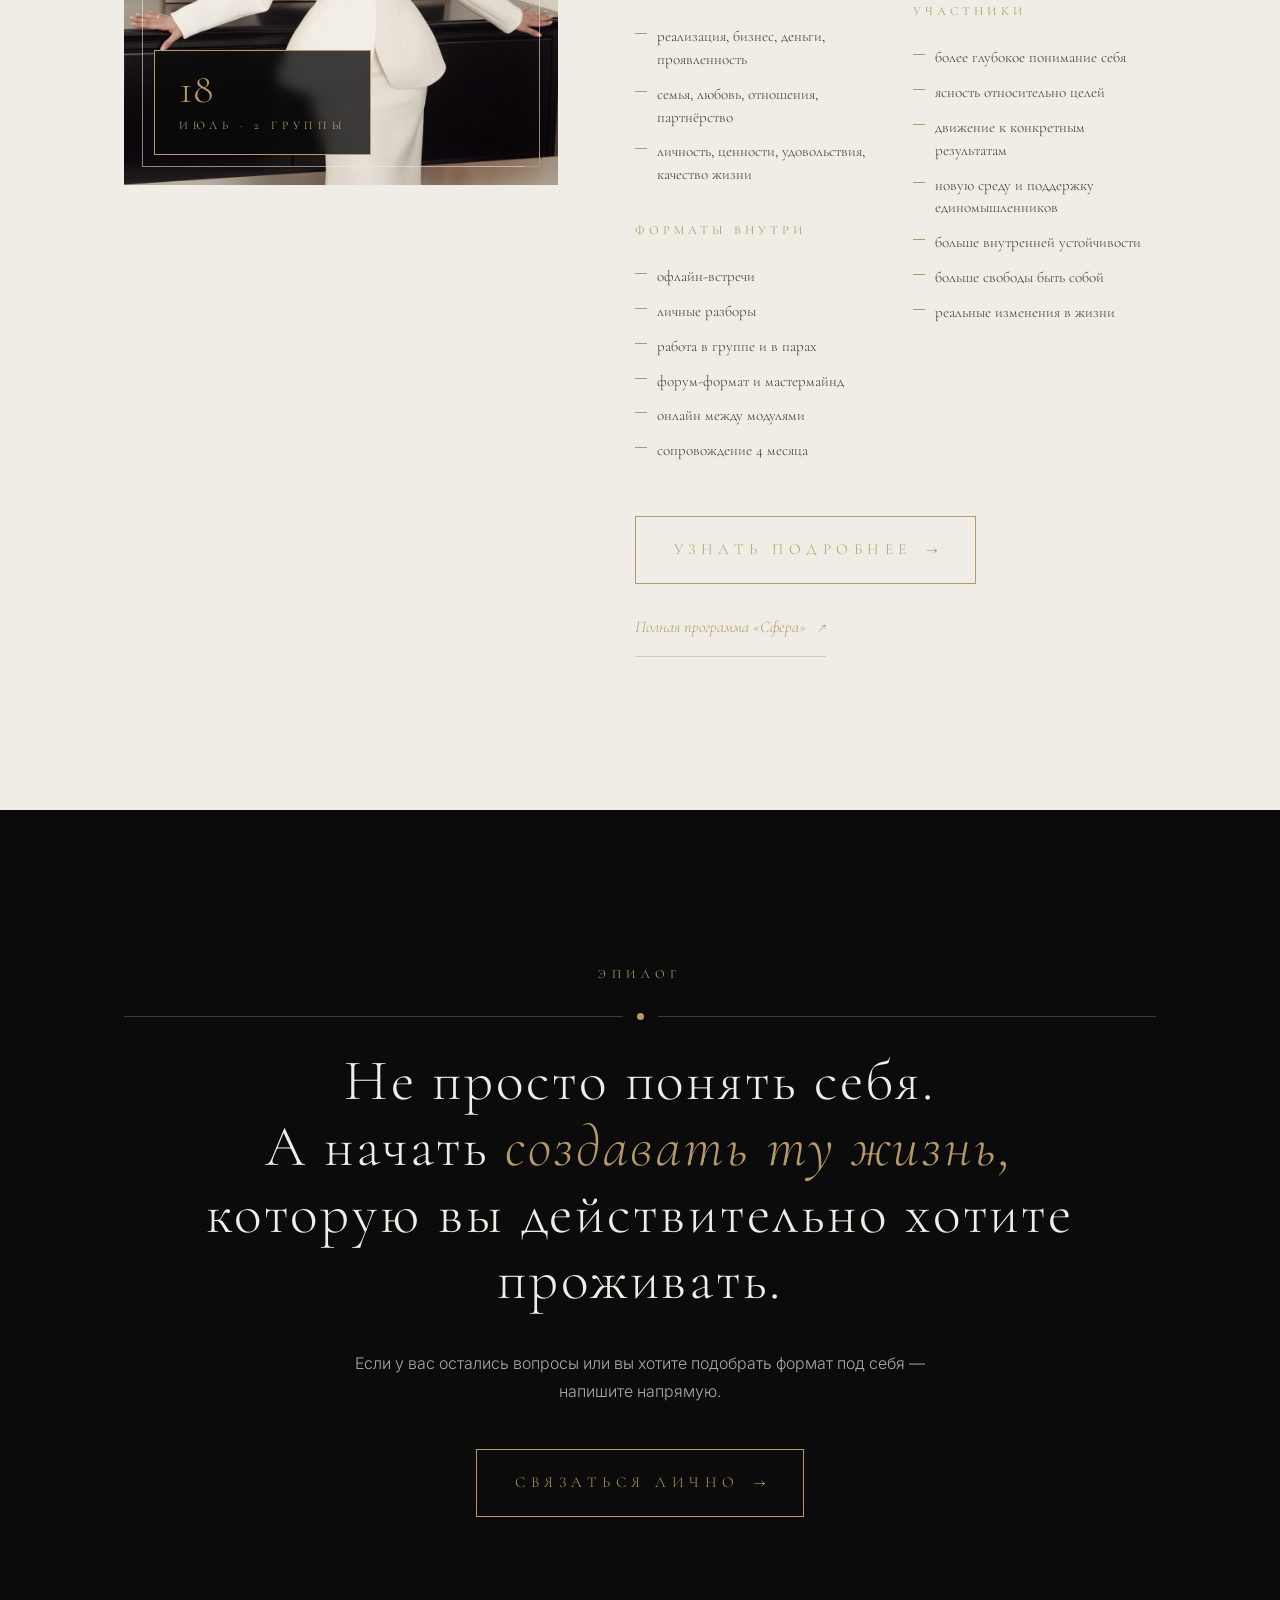
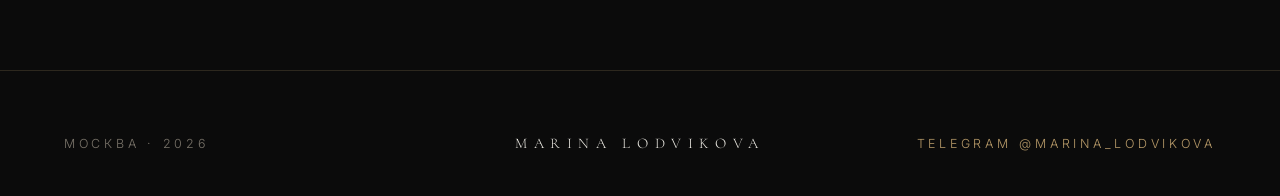
==== commit 813ac2cf: "TG: @Diamondmari → @Marina_Lodvikova везде" ====
--- a/index.html
+++ b/index.html
@@ -73,7 +73,7 @@
       <a href="#calendar">Календарь</a>
       <a href="#manifesto">Концепция</a>
       <a href="#event-1">События</a>
-      <a class="tg-cta" href="https://t.me/Diamondmari" target="_blank" rel="noopener"
+      <a class="tg-cta" href="https://t.me/Marina_Lodvikova" target="_blank" rel="noopener"
          data-tg="Здравствуйте, Марина!&#10;&#10;Пишу с сайта — хочу узнать подробнее про события июня и подобрать формат под себя." data-goal="cta_telegram_general">Записаться</a>
     </nav>
   </header>
@@ -270,7 +270,7 @@
 
       </div>
 
-      <p class="calendar-note reveal">Запись&nbsp;— через&nbsp;<a class="tg-cta" href="https://t.me/Diamondmari" target="_blank" rel="noopener" data-tg="Здравствуйте, Марина!&#10;&#10;Пишу с сайта — хочу узнать подробнее про события июня и подобрать формат под себя." data-goal="cta_telegram_general">Telegram&nbsp;@Diamondmari</a>. Точное время и&nbsp;адреса уточняются дополнительно.</p>
+      <p class="calendar-note reveal">Запись&nbsp;— через&nbsp;<a class="tg-cta" href="https://t.me/Marina_Lodvikova" target="_blank" rel="noopener" data-tg="Здравствуйте, Марина!&#10;&#10;Пишу с сайта — хочу узнать подробнее про события июня и подобрать формат под себя." data-goal="cta_telegram_general">Telegram&nbsp;@Marina_Lodvikova</a>. Точное время и&nbsp;адреса уточняются дополнительно.</p>
     </div>
   </section>
 
@@ -370,7 +370,7 @@
           </details>
 
           <div class="cta-row">
-            <a class="cta tg-cta" href="https://t.me/Diamondmari" target="_blank" rel="noopener"
+            <a class="cta tg-cta" href="https://t.me/Marina_Lodvikova" target="_blank" rel="noopener"
                data-tg="Здравствуйте, Марина!&#10;&#10;Пишу с сайта — хочу записаться на «Женские архетипы», 6 июня (11:00–18:00, 20 000 ₽)." data-goal="cta_telegram_arhetipy">Записаться <span class="arrow">→</span></a>
             <a class="cta-ghost" href="quiz.html" target="_blank" rel="noopener" data-goal="quiz_open">Пройти тест на&nbsp;архетип <span class="arrow">→</span></a>
           </div>
@@ -430,7 +430,7 @@
           </details>
 
           <div class="cta-row">
-            <a class="cta tg-cta" href="https://t.me/Diamondmari" target="_blank" rel="noopener"
+            <a class="cta tg-cta" href="https://t.me/Marina_Lodvikova" target="_blank" rel="noopener"
                data-tg="Здравствуйте, Марина!&#10;&#10;Пишу с сайта — хочу записаться на телесную практику дыхания, 11 июня (12:00–15:00, 35 000 ₽). Пространство Pheromone Women, Москва, 2-я Черногрязская, 6к1." data-goal="cta_telegram_dyhanie">Записаться <span class="arrow">→</span></a>
           </div>
         </div>
@@ -507,7 +507,7 @@
           </details>
 
           <div class="cta-row">
-            <a class="cta tg-cta" href="https://t.me/Diamondmari" target="_blank" rel="noopener"
+            <a class="cta tg-cta" href="https://t.me/Marina_Lodvikova" target="_blank" rel="noopener"
                data-tg="Здравствуйте, Марина!&#10;&#10;Пишу с сайта — хочу записаться на «Гейшу», 13 июня (11:00–18:00, 35 000 ₽)." data-goal="cta_telegram_geisha">Записаться <span class="arrow">→</span></a>
           </div>
         </div>
@@ -566,7 +566,7 @@
           </details>
 
           <div class="cta-row">
-            <a class="cta tg-cta" href="https://t.me/Diamondmari" target="_blank" rel="noopener"
+            <a class="cta tg-cta" href="https://t.me/Marina_Lodvikova" target="_blank" rel="noopener"
                data-tg="Здравствуйте, Марина!&#10;&#10;Пишу с сайта — хочу записаться на бизнес-ужин «Мягкая сила», 18 июня (18:00–21:00, 10 000 ₽)." data-goal="cta_telegram_uzhin">Записаться <span class="arrow">→</span></a>
           </div>
         </div>
@@ -655,7 +655,7 @@
           </details>
 
           <div class="cta-row">
-            <a class="cta tg-cta" href="https://t.me/Diamondmari" target="_blank" rel="noopener"
+            <a class="cta tg-cta" href="https://t.me/Marina_Lodvikova" target="_blank" rel="noopener"
                data-tg="Здравствуйте, Марина!&#10;&#10;Пишу с сайта — хочу узнать подробнее про мастер-группу «Сфера», старт 18 или 24 июля (365 000 ₽).&#10;Расскажите, пожалуйста, про программу, формат встреч и условия участия." data-goal="cta_telegram_master">Узнать подробнее <span class="arrow">→</span></a>
             <a class="cta-ghost" href="https://marina-sphere.vercel.app" target="_blank" rel="noopener">Полная программа «Сфера» <span class="arrow">↗</span></a>
           </div>
@@ -672,7 +672,7 @@
       <div class="rule"><span class="bead"></span></div>
       <h2>Не просто понять себя.<br/>А&nbsp;начать <em>создавать ту жизнь,</em><br/>которую вы&nbsp;действительно хотите проживать.</h2>
       <p>Если у&nbsp;вас остались вопросы или вы&nbsp;хотите подобрать формат под себя — напишите напрямую.</p>
-      <a class="cta tg-cta" href="https://t.me/Diamondmari" target="_blank" rel="noopener"
+      <a class="cta tg-cta" href="https://t.me/Marina_Lodvikova" target="_blank" rel="noopener"
          data-tg="Здравствуйте, Марина!&#10;&#10;Пишу с сайта — хочу узнать подробнее про события июня и подобрать формат под себя." data-goal="cta_telegram_general">Связаться лично <span class="arrow">→</span></a>
     </div>
   </section>
@@ -682,8 +682,8 @@
     <div class="footer-inner">
       <div class="footer-meta">Москва · 2026</div>
       <div class="footer-brand">Marina Lodvikova</div>
-      <a class="footer-tg tg-cta" href="https://t.me/Diamondmari" target="_blank" rel="noopener"
-         data-tg="Здравствуйте, Марина!&#10;&#10;Пишу с сайта — хочу узнать подробнее про события июня и подобрать формат под себя." data-goal="cta_telegram_general">Telegram @Diamondmari</a>
+      <a class="footer-tg tg-cta" href="https://t.me/Marina_Lodvikova" target="_blank" rel="noopener"
+         data-tg="Здравствуйте, Марина!&#10;&#10;Пишу с сайта — хочу узнать подробнее про события июня и подобрать формат под себя." data-goal="cta_telegram_general">Telegram @Marina_Lodvikova</a>
     </div>
   </footer>
 
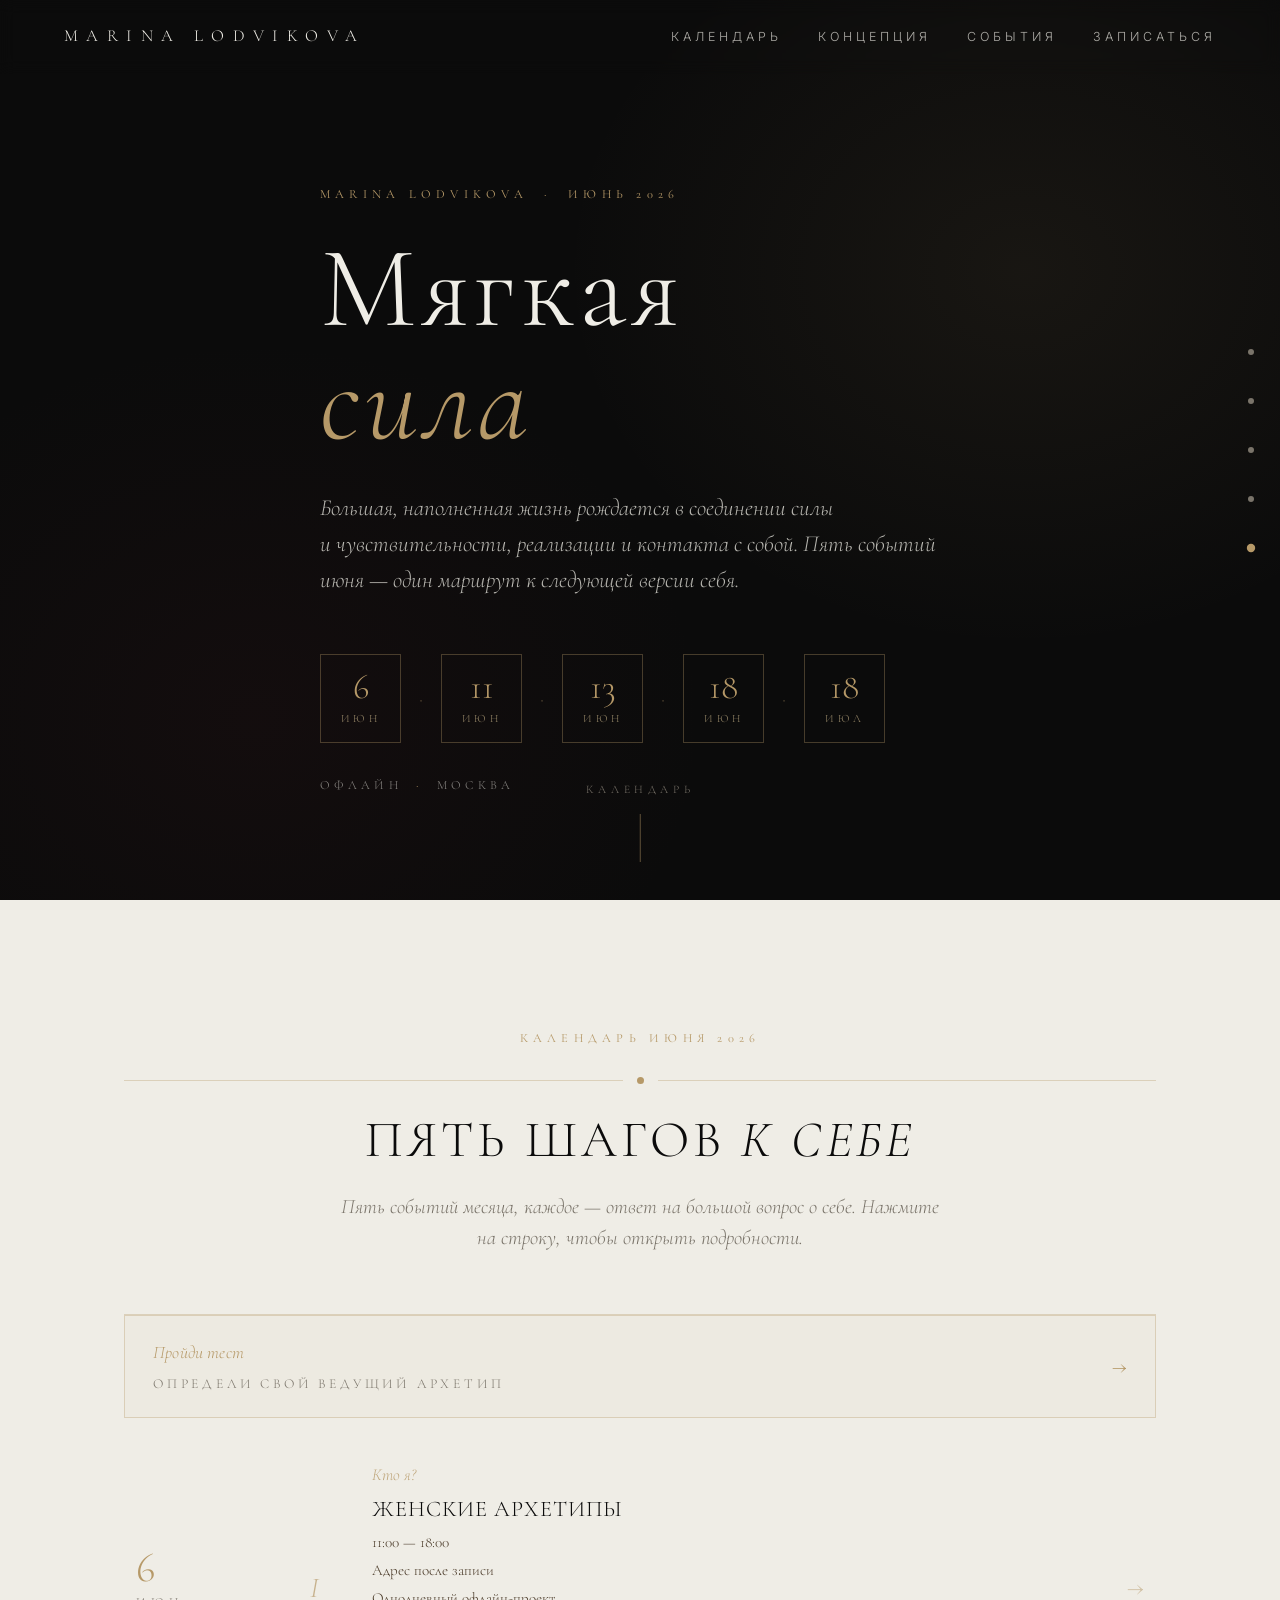
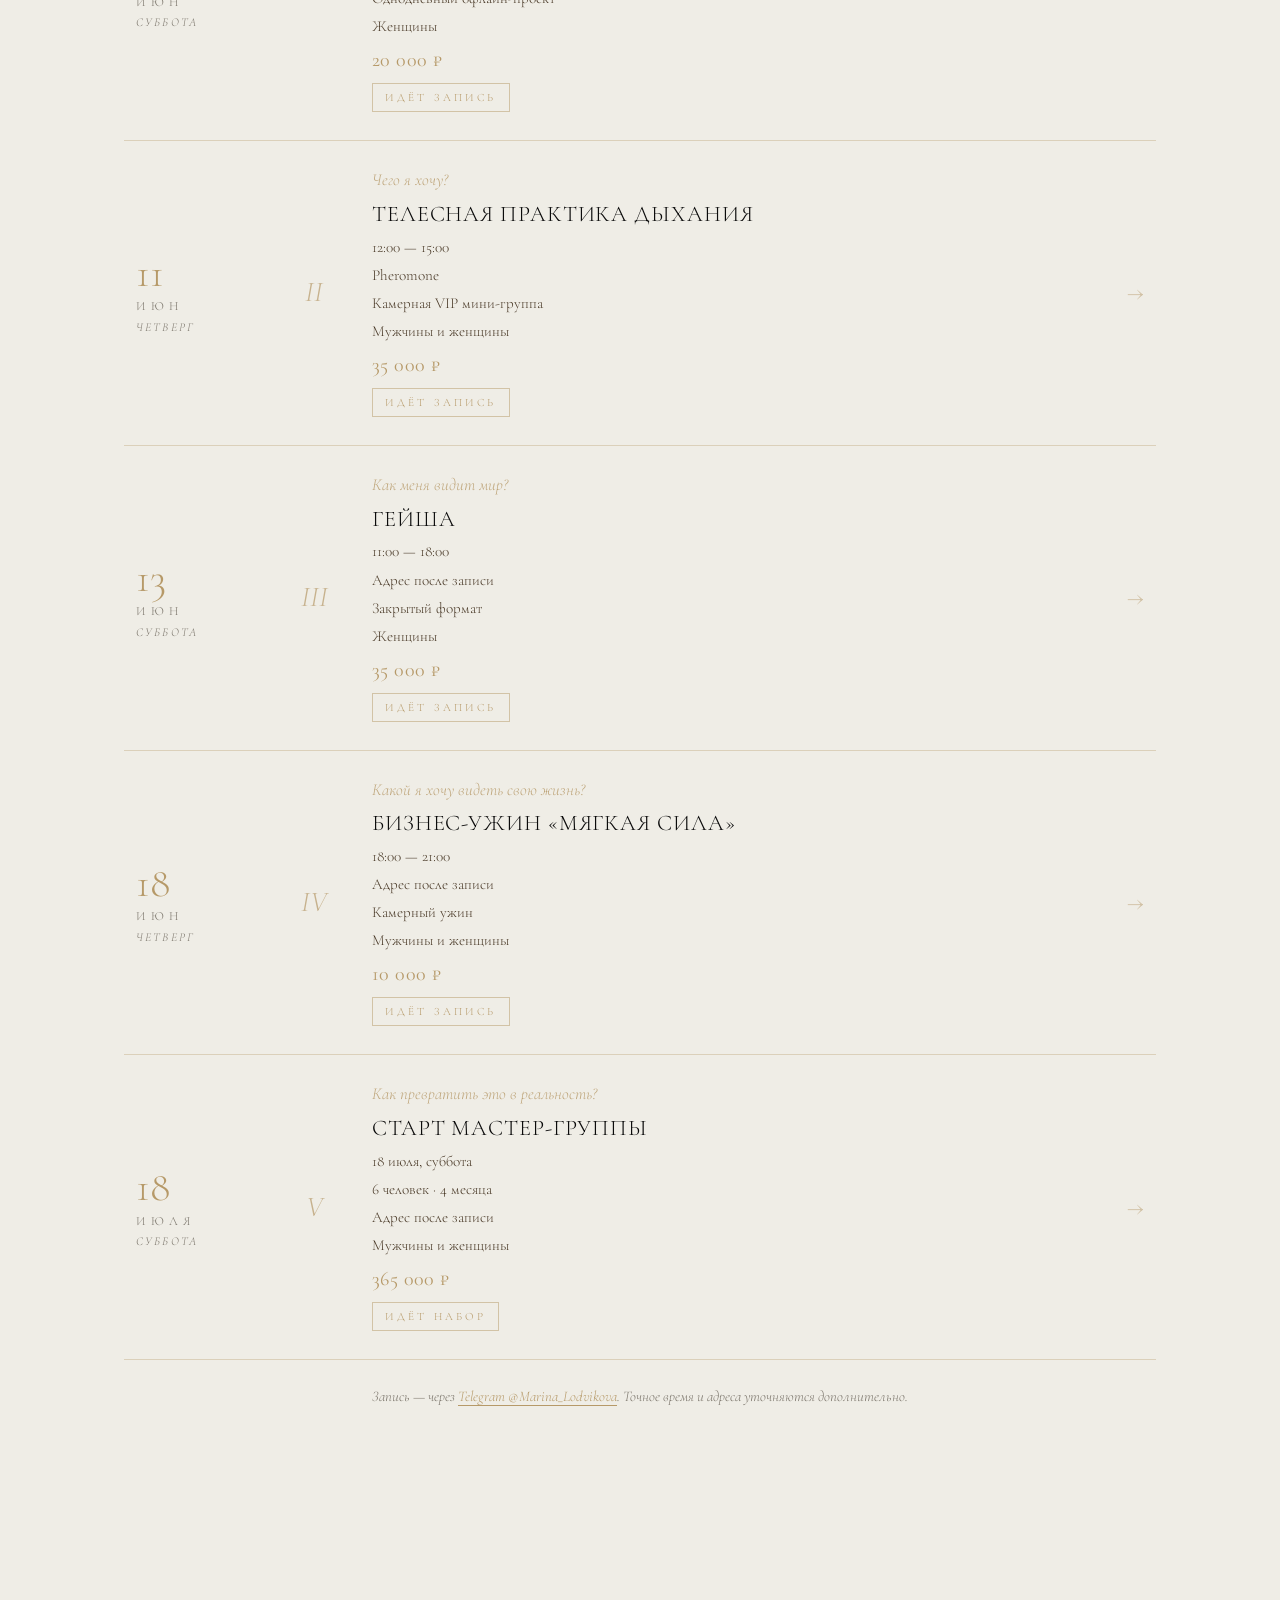
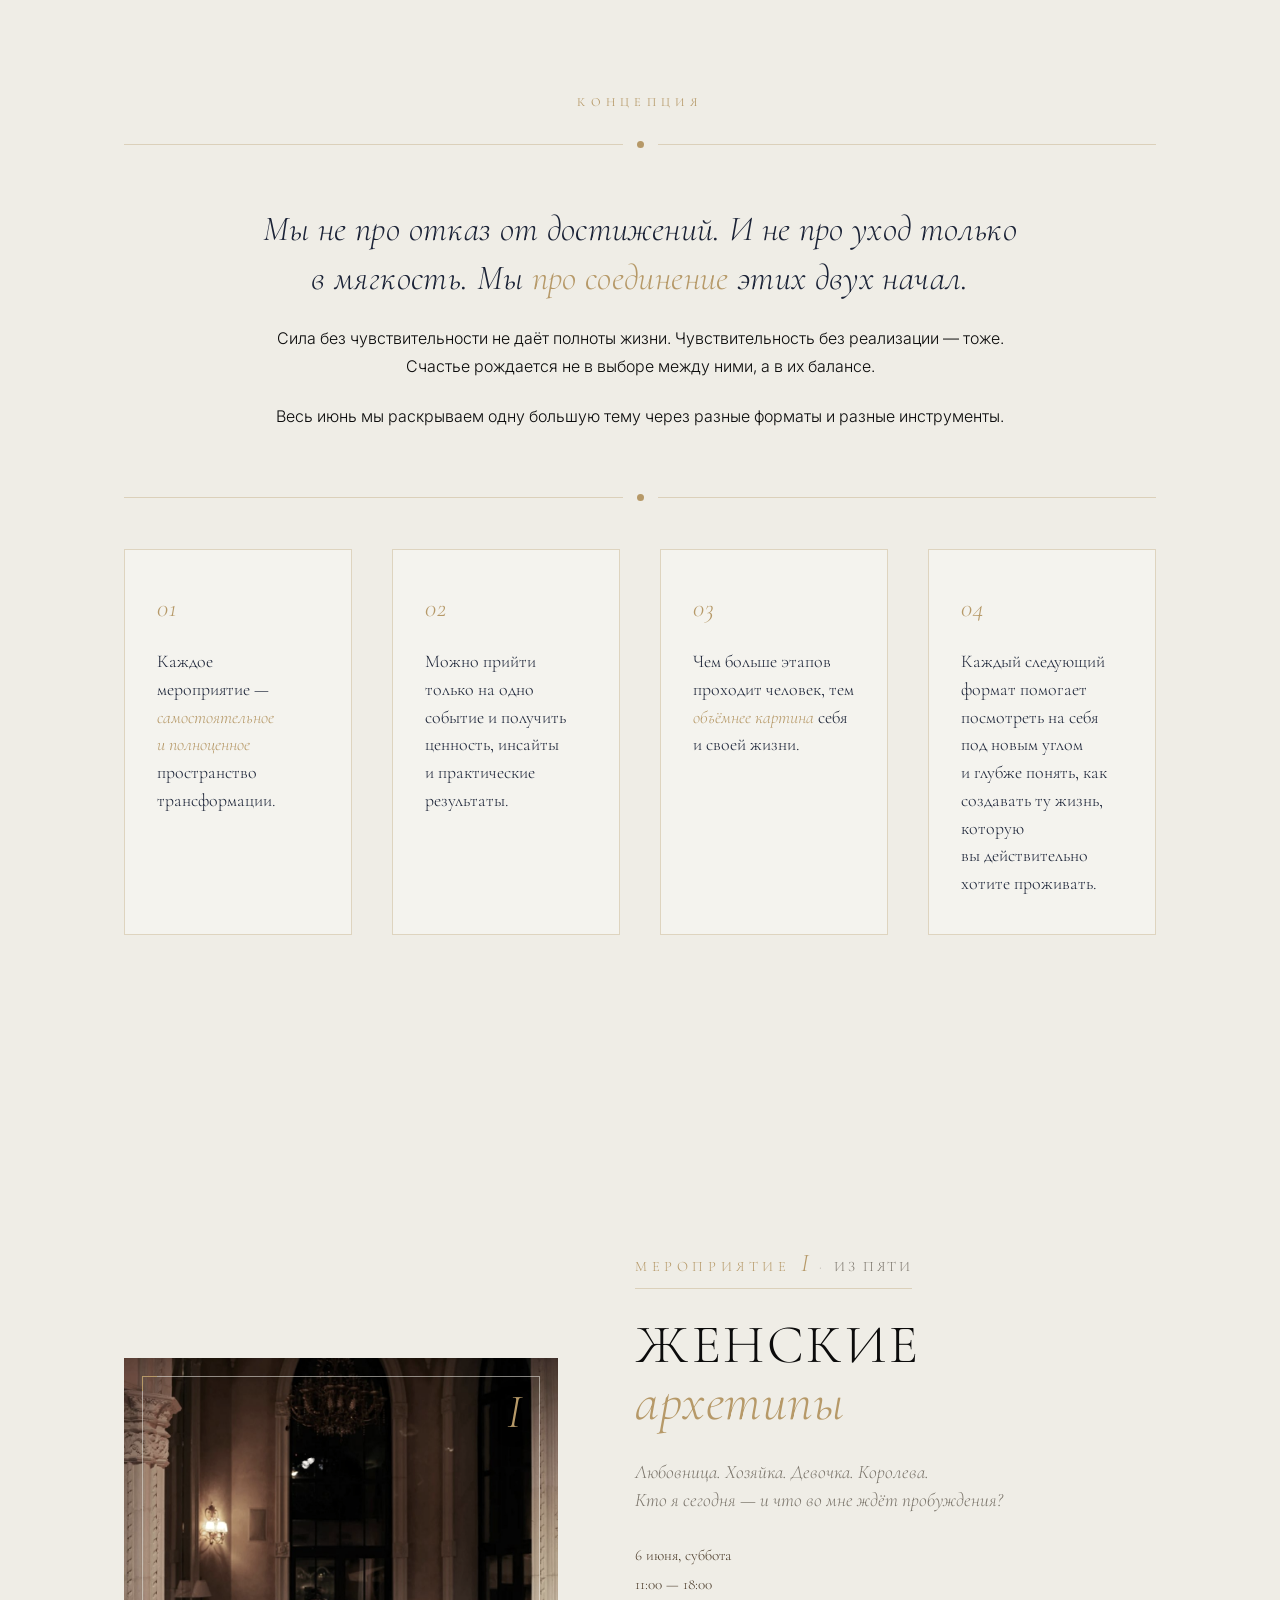
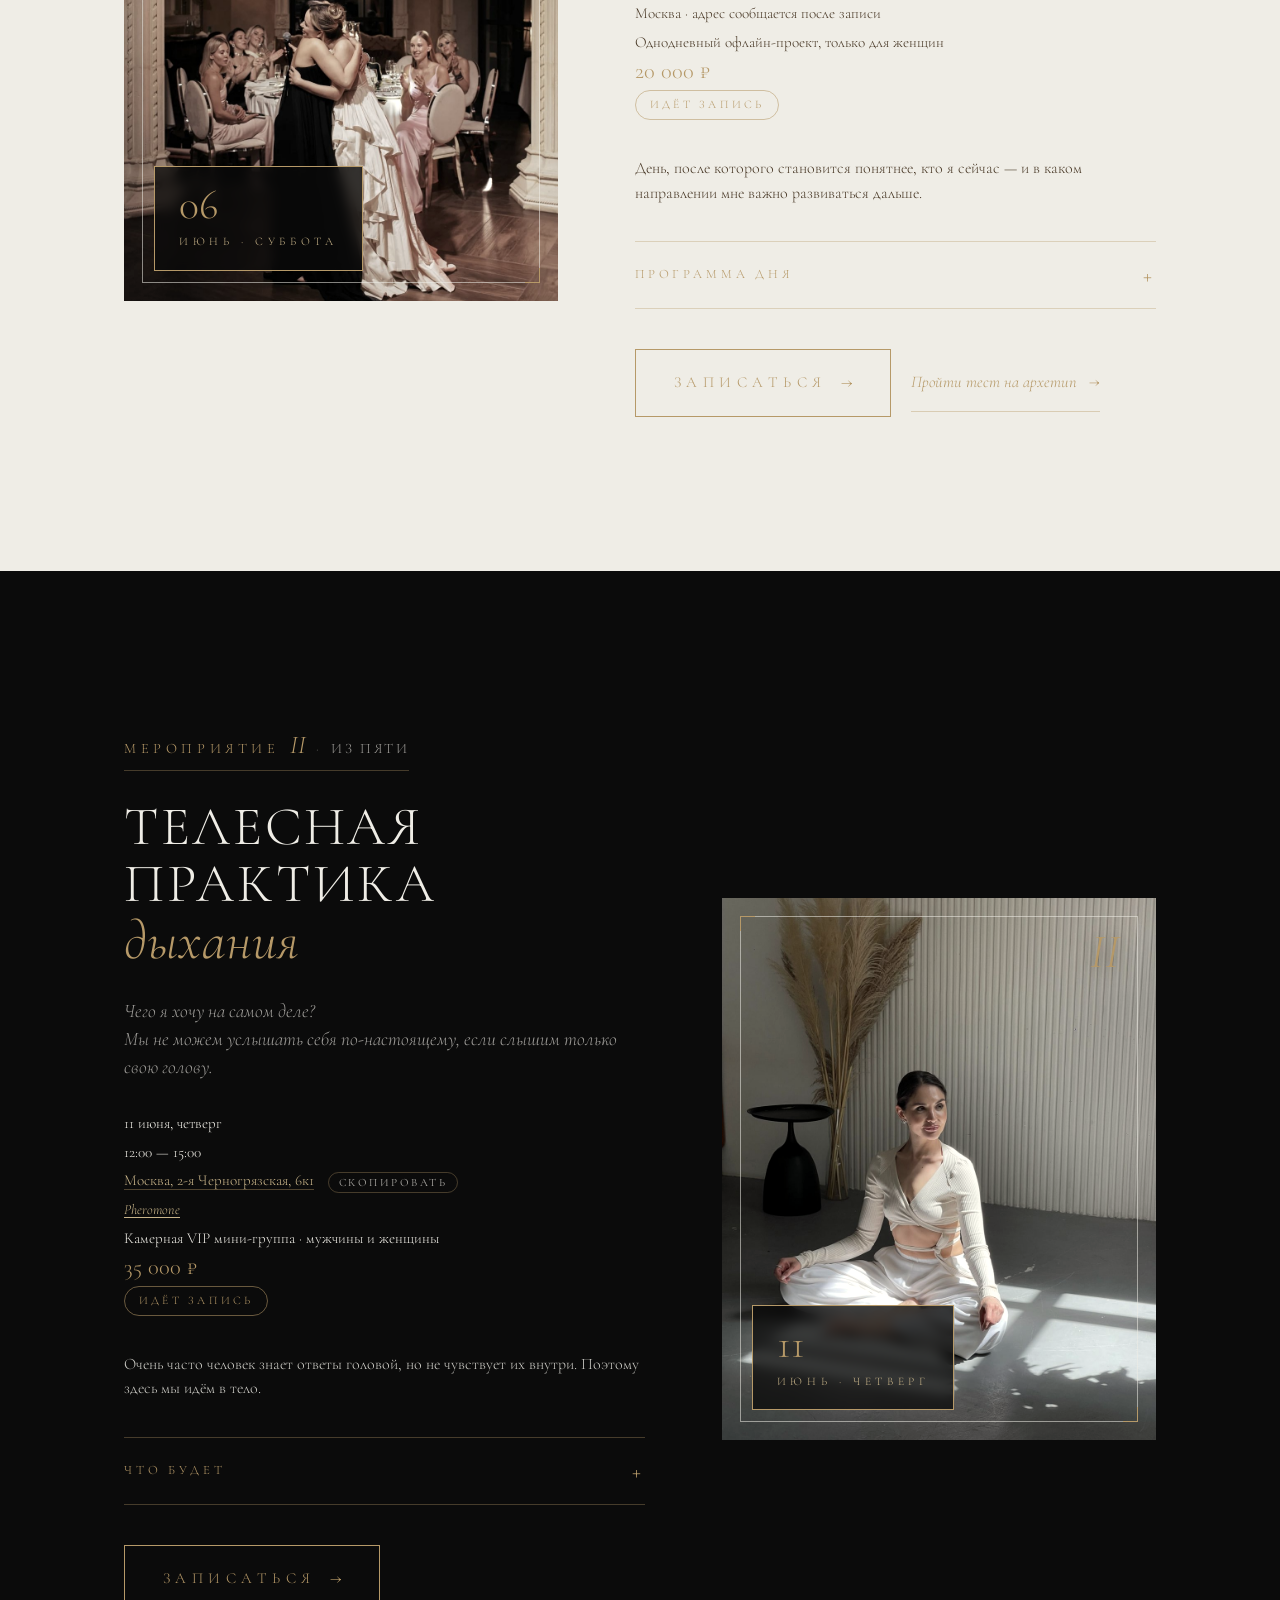
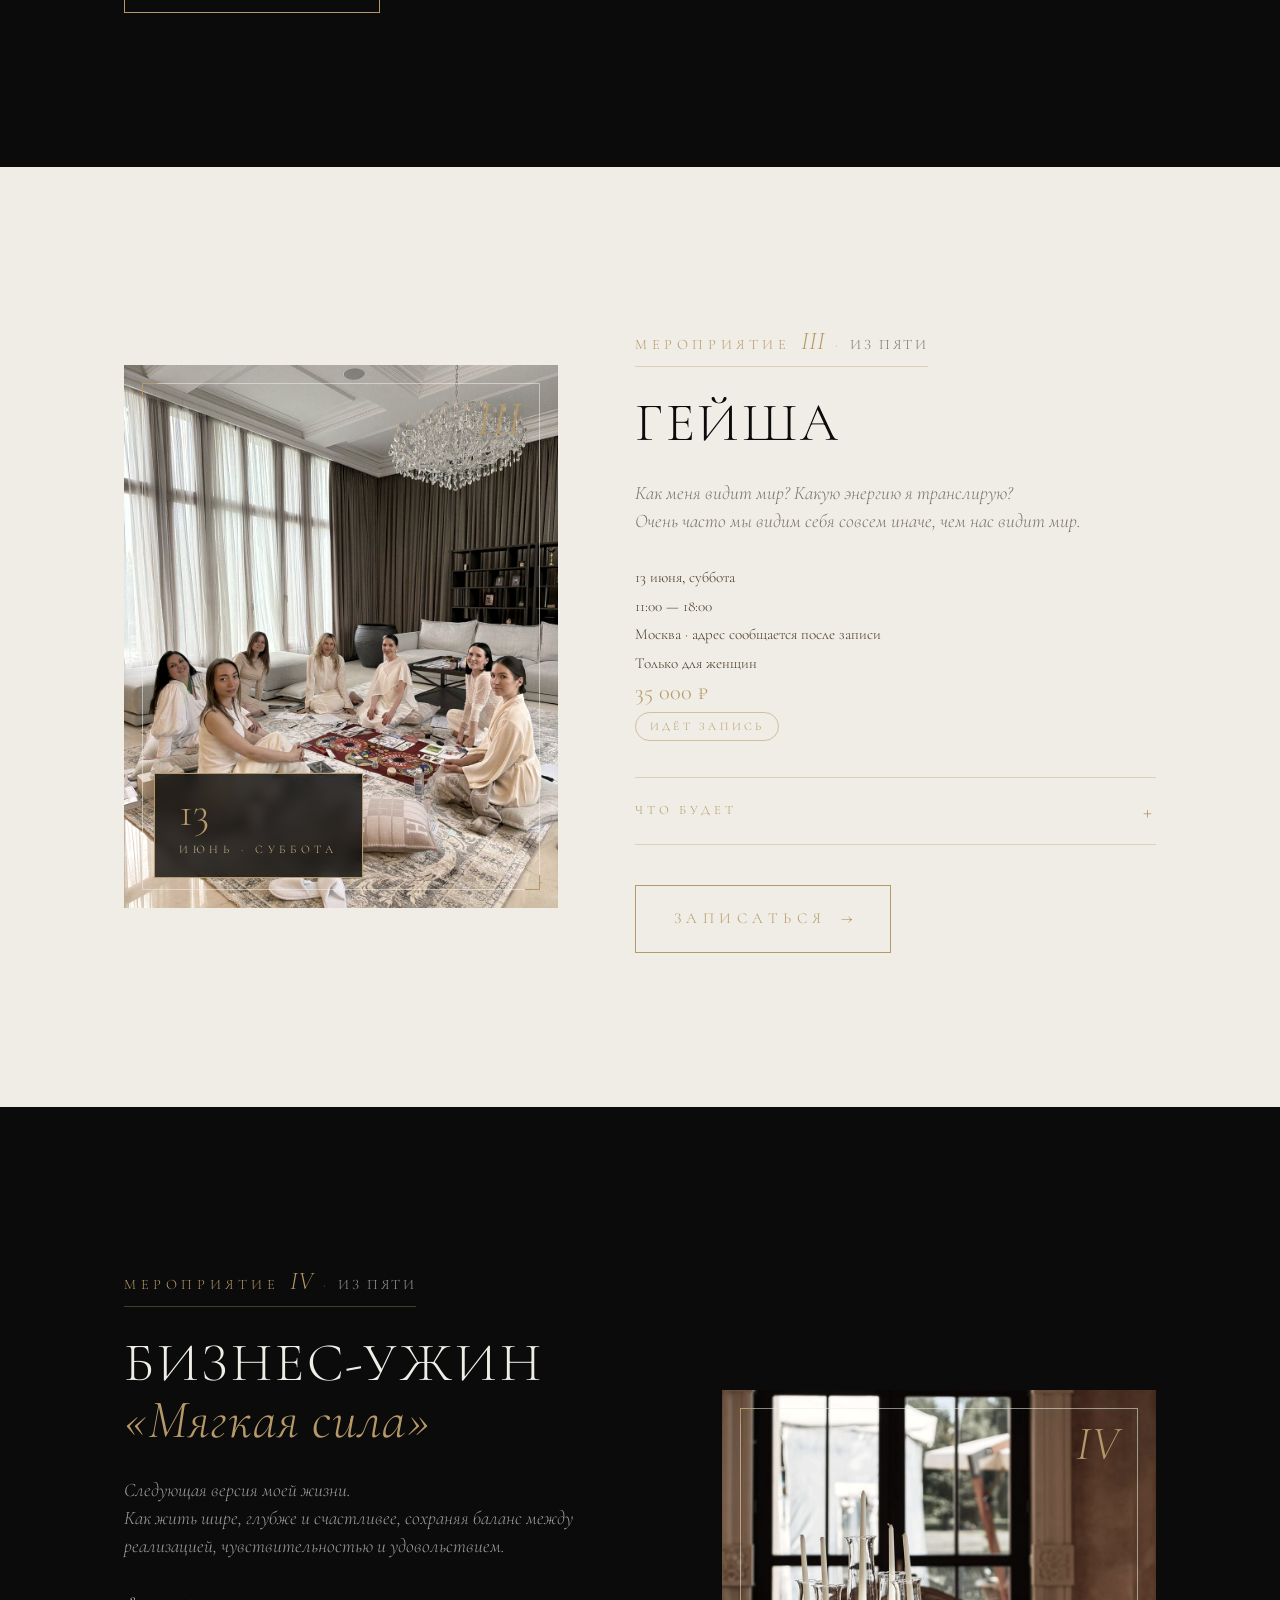
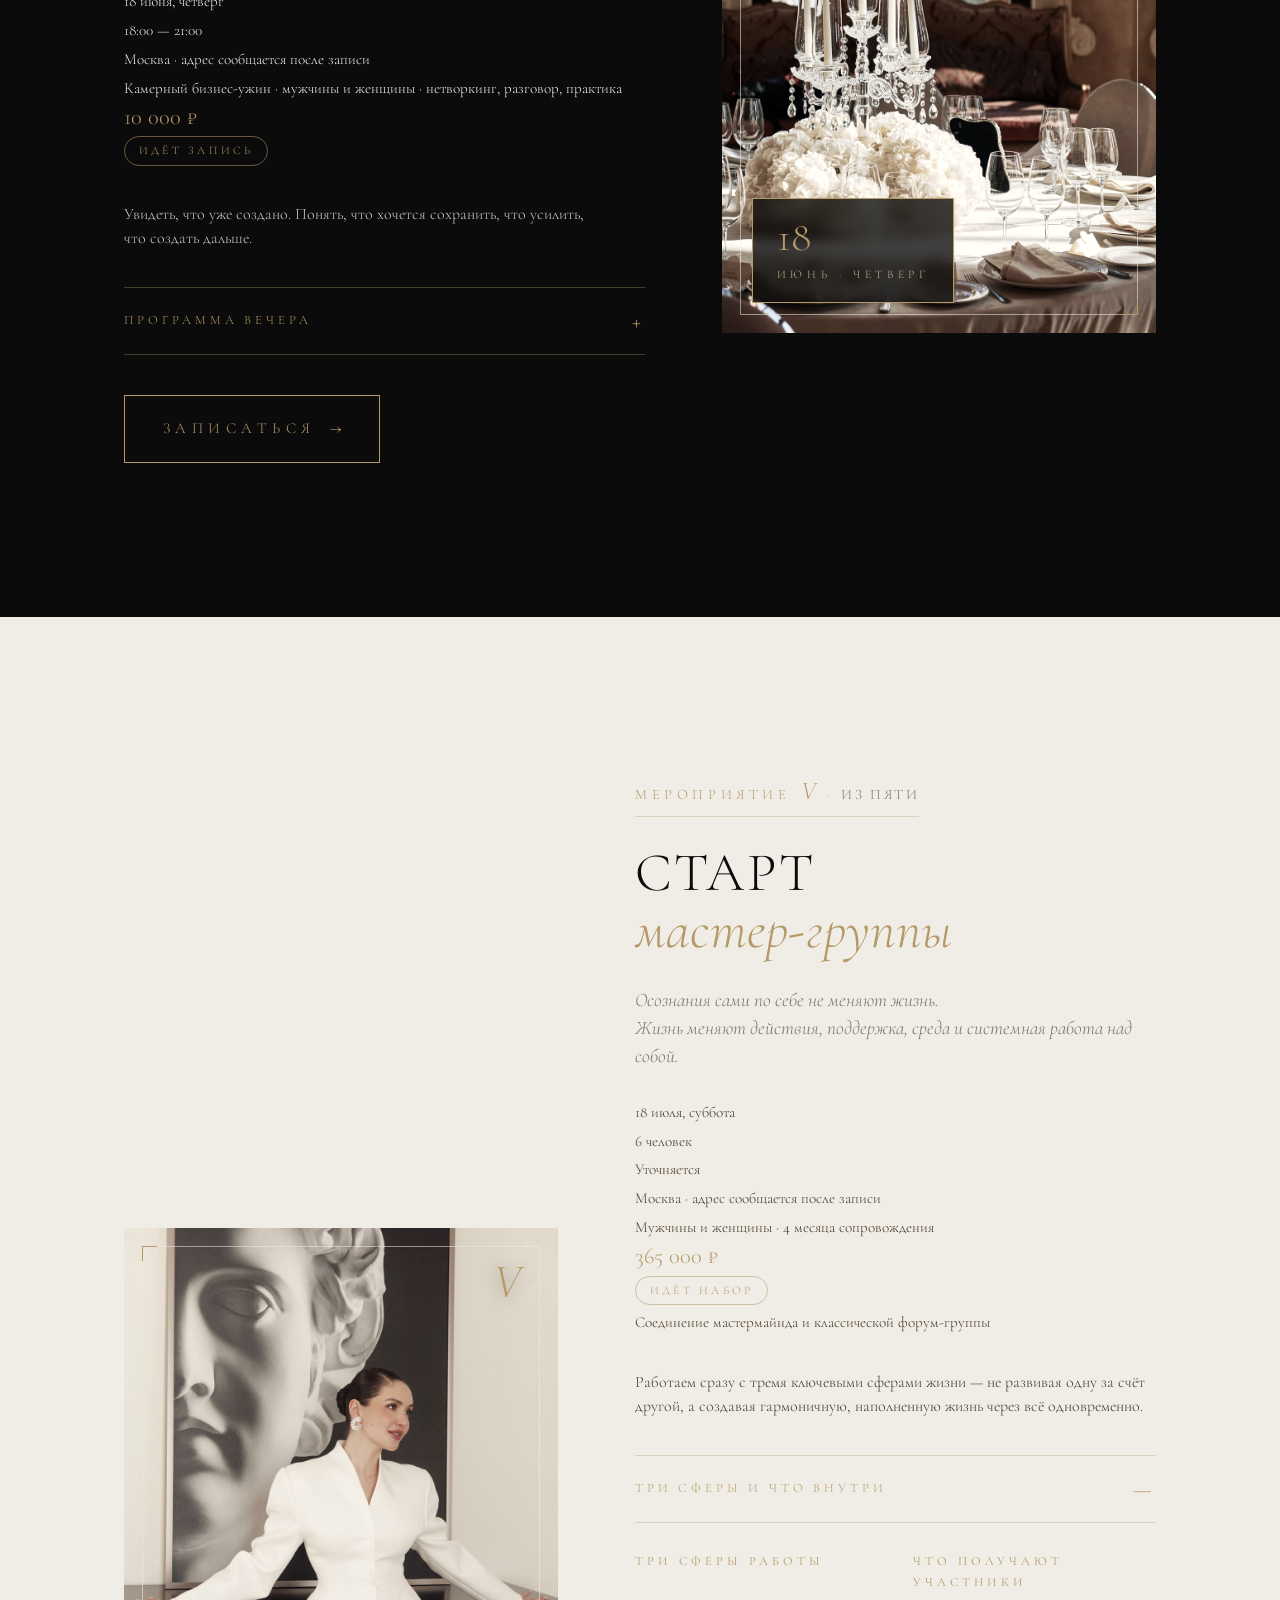
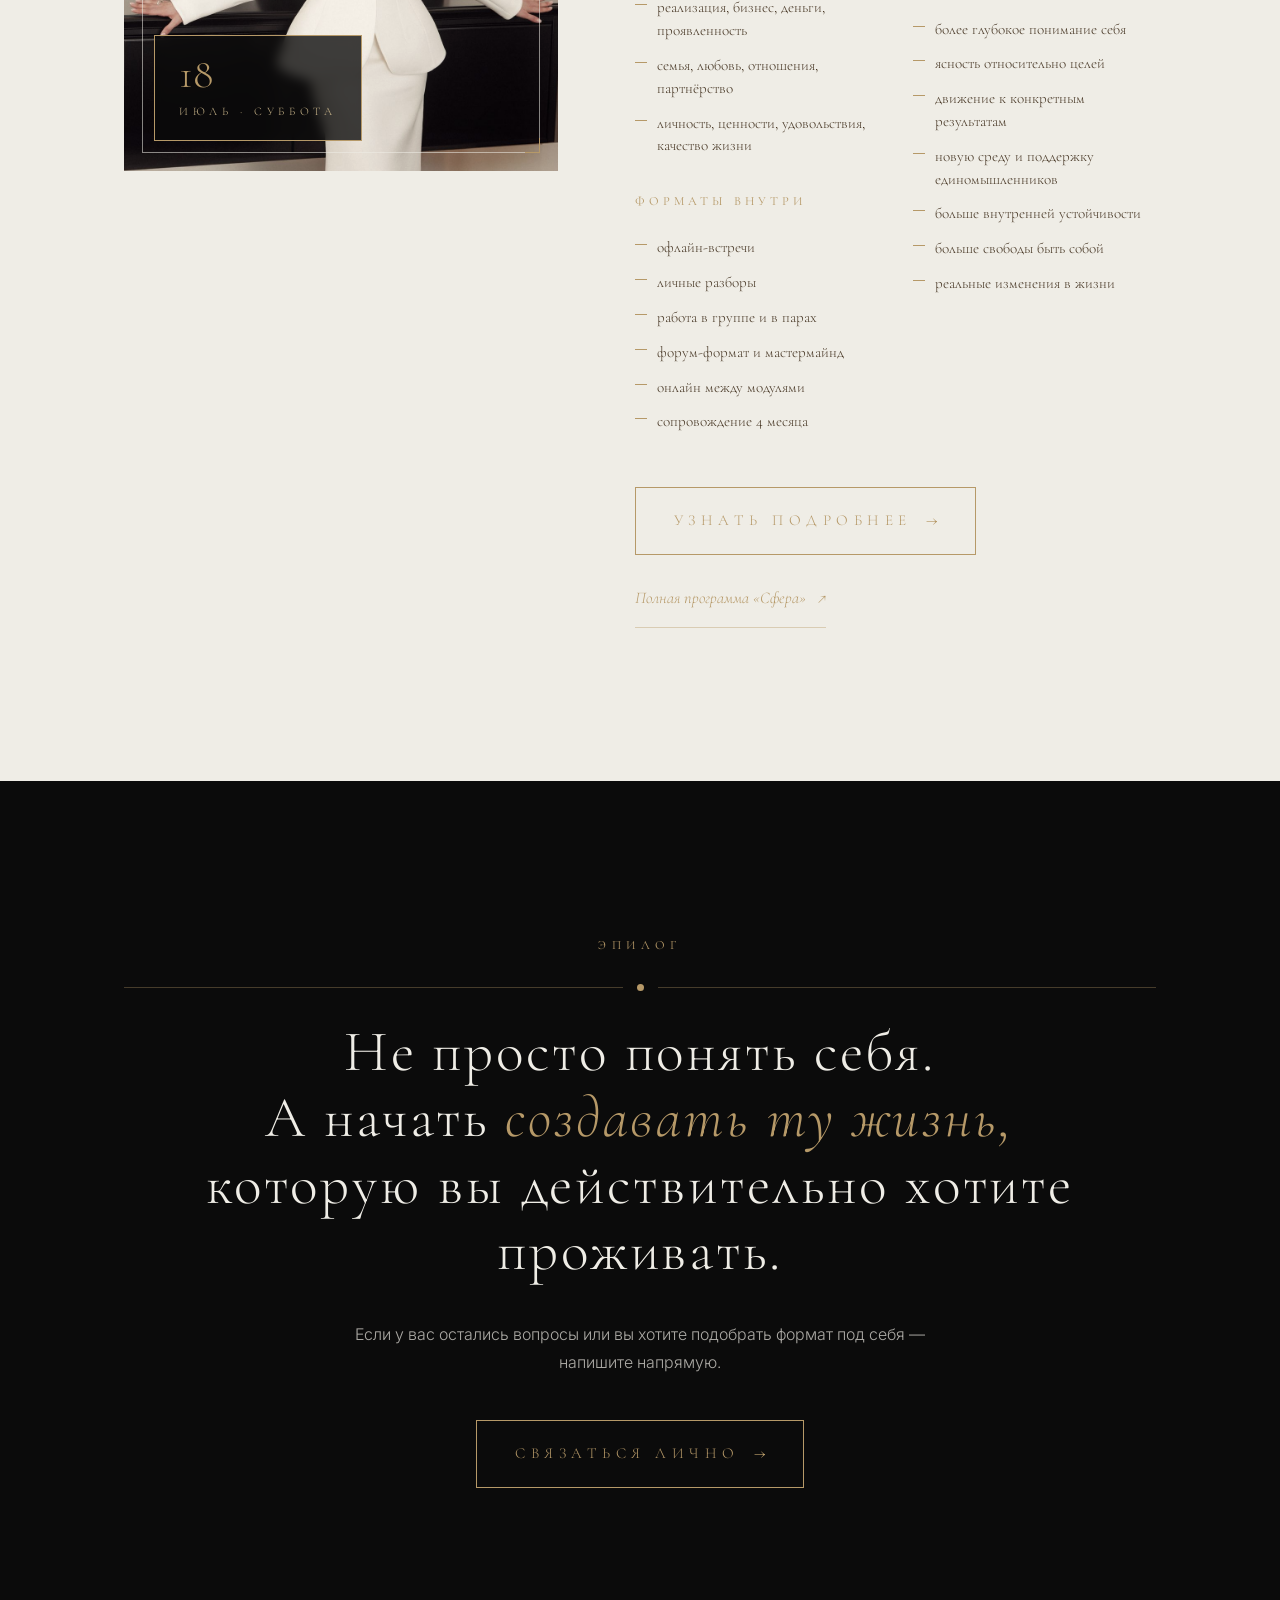
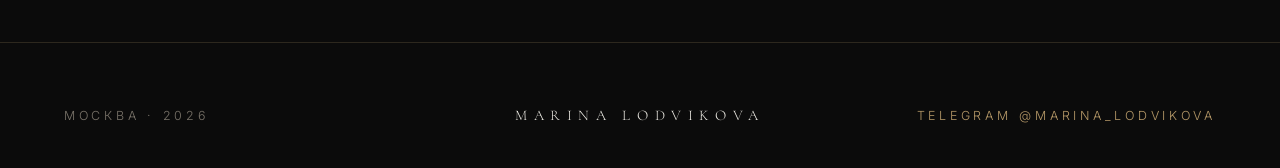
==== commit a7c20a33: "мастер-группа: 2 группы → 1 группа (старт 18 июля), синхронно со Сферой" ====
--- a/index.html
+++ b/index.html
@@ -246,20 +246,20 @@
         </a>
 
         <!-- 5 — Мастер-группа -->
-        <a class="cal-row" href="#event-5" role="row" aria-label="18 и 24 июля — Старт мастер-группы">
+        <a class="cal-row" href="#event-5" role="row" aria-label="18 июля — Старт мастер-группы">
           <div class="cal-date" role="cell">
             <span class="cal-day">18</span>
             <span class="cal-month">июля</span>
-            <span class="cal-weekday">и 24-го</span>
+            <span class="cal-weekday">суббота</span>
           </div>
           <div class="cal-num" role="cell"><span>V</span></div>
           <div class="cal-main" role="cell">
             <div class="cal-question">Как превратить это в&nbsp;реальность?</div>
             <h3 class="cal-name">Старт мастер-группы</h3>
             <dl class="cal-meta">
-              <div class="spec-row"><dt>Группа&nbsp;I</dt><dd>18 июля, суббота</dd></div>
-              <div class="spec-row"><dt>Группа&nbsp;II</dt><dd>24 июля, пятница</dd></div>
-              <div class="spec-row"><dt>Группы</dt><dd>по&nbsp;6&nbsp;человек · 4&nbsp;месяца</dd></div>
+              <div class="spec-row"><dt>Старт</dt><dd>18 июля, суббота</dd></div>
+              <div class="spec-row"><dt>Группа</dt><dd>6&nbsp;человек · 4&nbsp;месяца</dd></div>
+              <div class="spec-row"><dt>Место</dt><dd>Адрес после&nbsp;записи</dd></div>
               <div class="spec-row"><dt>Для&nbsp;кого</dt><dd>Мужчины и&nbsp;женщины</dd></div>
             </dl>
             <div class="cal-price">365&nbsp;000&nbsp;₽</div>
@@ -585,7 +585,7 @@
     </div>
   </section>
 
-  <!-- ───── 5. МАСТЕР-ГРУППА — 18 и 24 июля ───── -->
+  <!-- ───── 5. МАСТЕР-ГРУППА — 18 июля ───── -->
   <section class="section" id="event-5">
     <div class="container">
       <div class="event reveal">
@@ -596,7 +596,7 @@
           <div class="numeral">V</div>
           <div class="stamp">
             <div class="day">18</div>
-            <div class="month">Июль · 2 группы</div>
+            <div class="month">Июль · Суббота</div>
           </div>
         </div>
 
@@ -606,9 +606,8 @@
           <p class="question">Осознания сами по&nbsp;себе не&nbsp;меняют жизнь.<br/>Жизнь меняют действия, поддержка, среда и&nbsp;системная работа над собой.</p>
 
           <dl class="specs">
-            <div class="spec-row"><dt>Группа&nbsp;I</dt><dd>18 июля, суббота</dd></div>
-            <div class="spec-row"><dt>Группа&nbsp;II</dt><dd>24 июля, пятница</dd></div>
-            <div class="spec-row"><dt>Группы</dt><dd>Две группы по&nbsp;6&nbsp;человек</dd></div>
+            <div class="spec-row"><dt>Старт</dt><dd>18 июля, суббота</dd></div>
+            <div class="spec-row"><dt>Группа</dt><dd>6&nbsp;человек</dd></div>
             <div class="spec-row"><dt>Время</dt><dd>Уточняется</dd></div>
             <div class="spec-row"><dt>Место</dt><dd>Москва · адрес сообщается после&nbsp;записи</dd></div>
             <div class="spec-row"><dt>Формат</dt><dd>Мужчины и&nbsp;женщины · 4&nbsp;месяца сопровождения</dd></div>
@@ -656,7 +655,7 @@
 
           <div class="cta-row">
             <a class="cta tg-cta" href="https://t.me/Marina_Lodvikova" target="_blank" rel="noopener"
-               data-tg="Здравствуйте, Марина!&#10;&#10;Пишу с сайта — хочу узнать подробнее про мастер-группу «Сфера», старт 18 или 24 июля (365 000 ₽).&#10;Расскажите, пожалуйста, про программу, формат встреч и условия участия." data-goal="cta_telegram_master">Узнать подробнее <span class="arrow">→</span></a>
+               data-tg="Здравствуйте, Марина!&#10;&#10;Пишу с сайта — хочу узнать подробнее про мастер-группу «Сфера», старт 18 июля (365 000 ₽).&#10;Расскажите, пожалуйста, про программу, формат встреч и условия участия." data-goal="cta_telegram_master">Узнать подробнее <span class="arrow">→</span></a>
             <a class="cta-ghost" href="https://marina-sphere.vercel.app" target="_blank" rel="noopener">Полная программа «Сфера» <span class="arrow">↗</span></a>
           </div>
         </div>
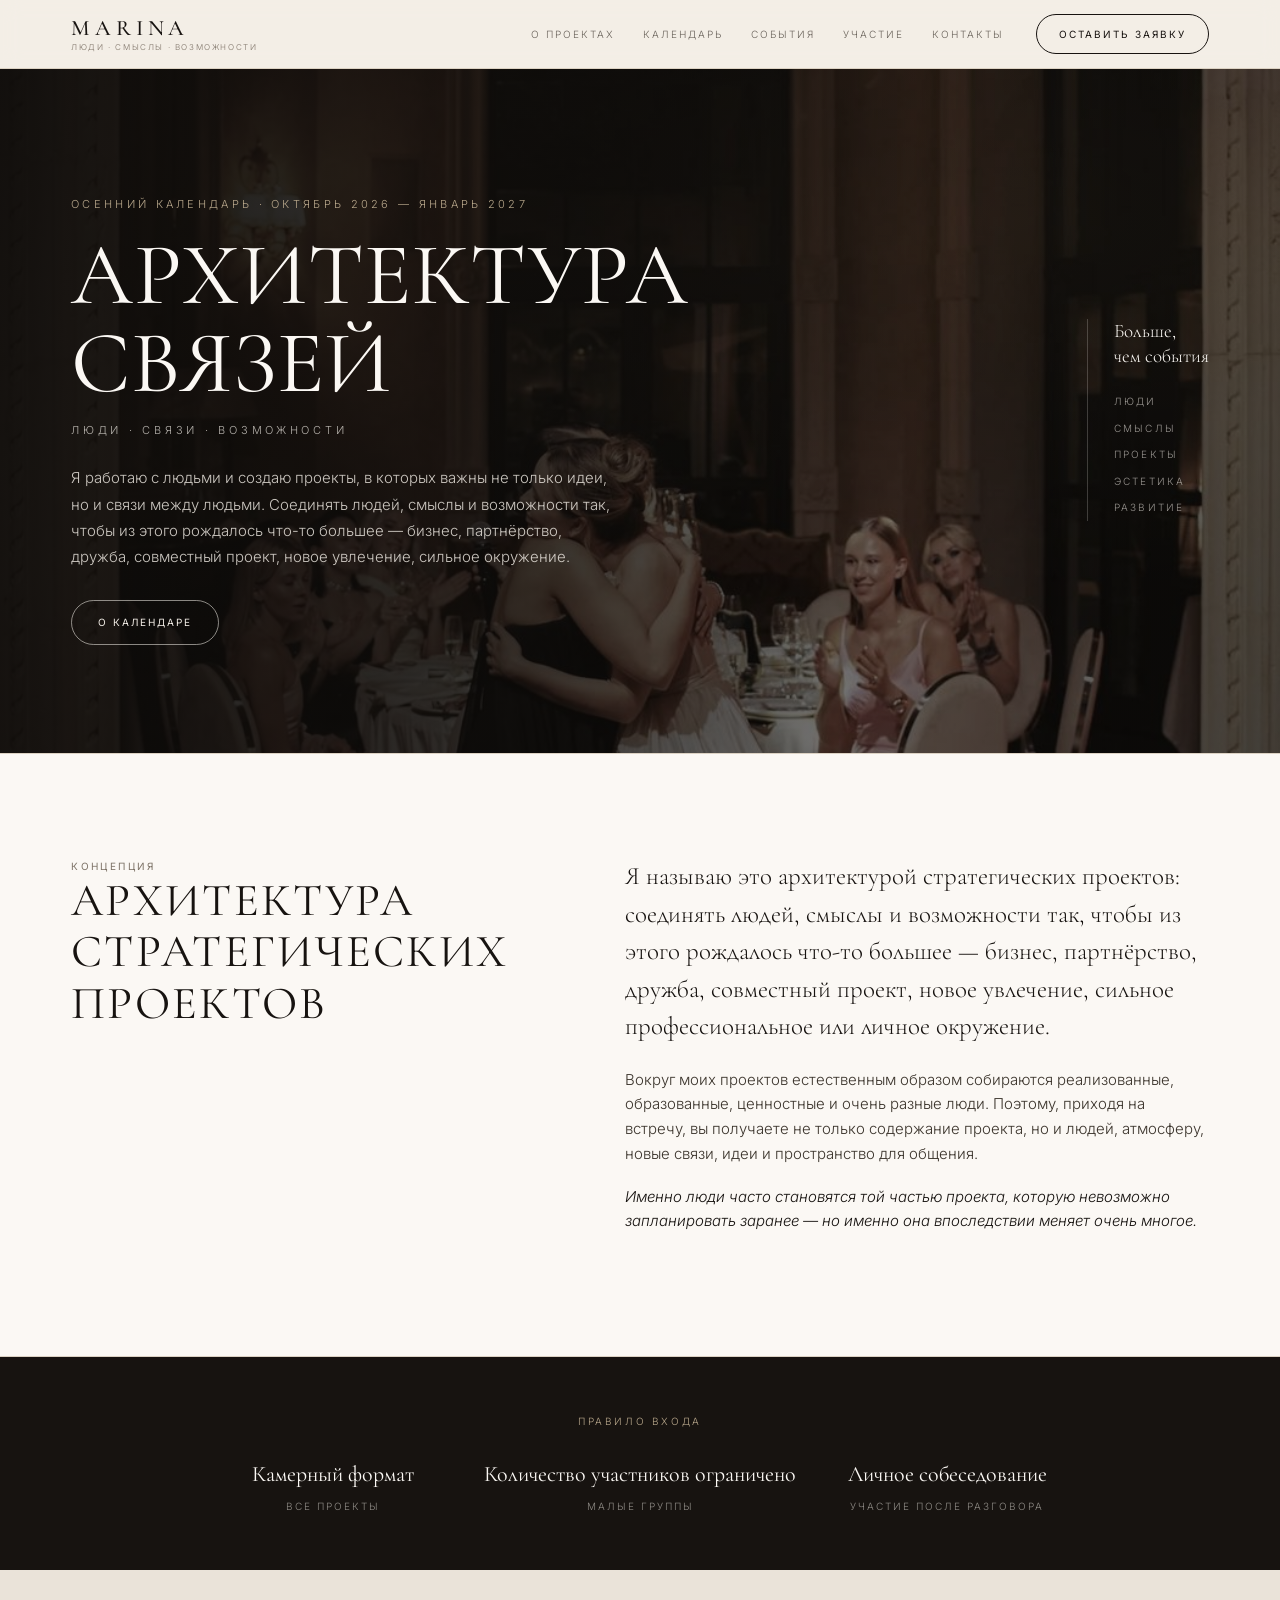
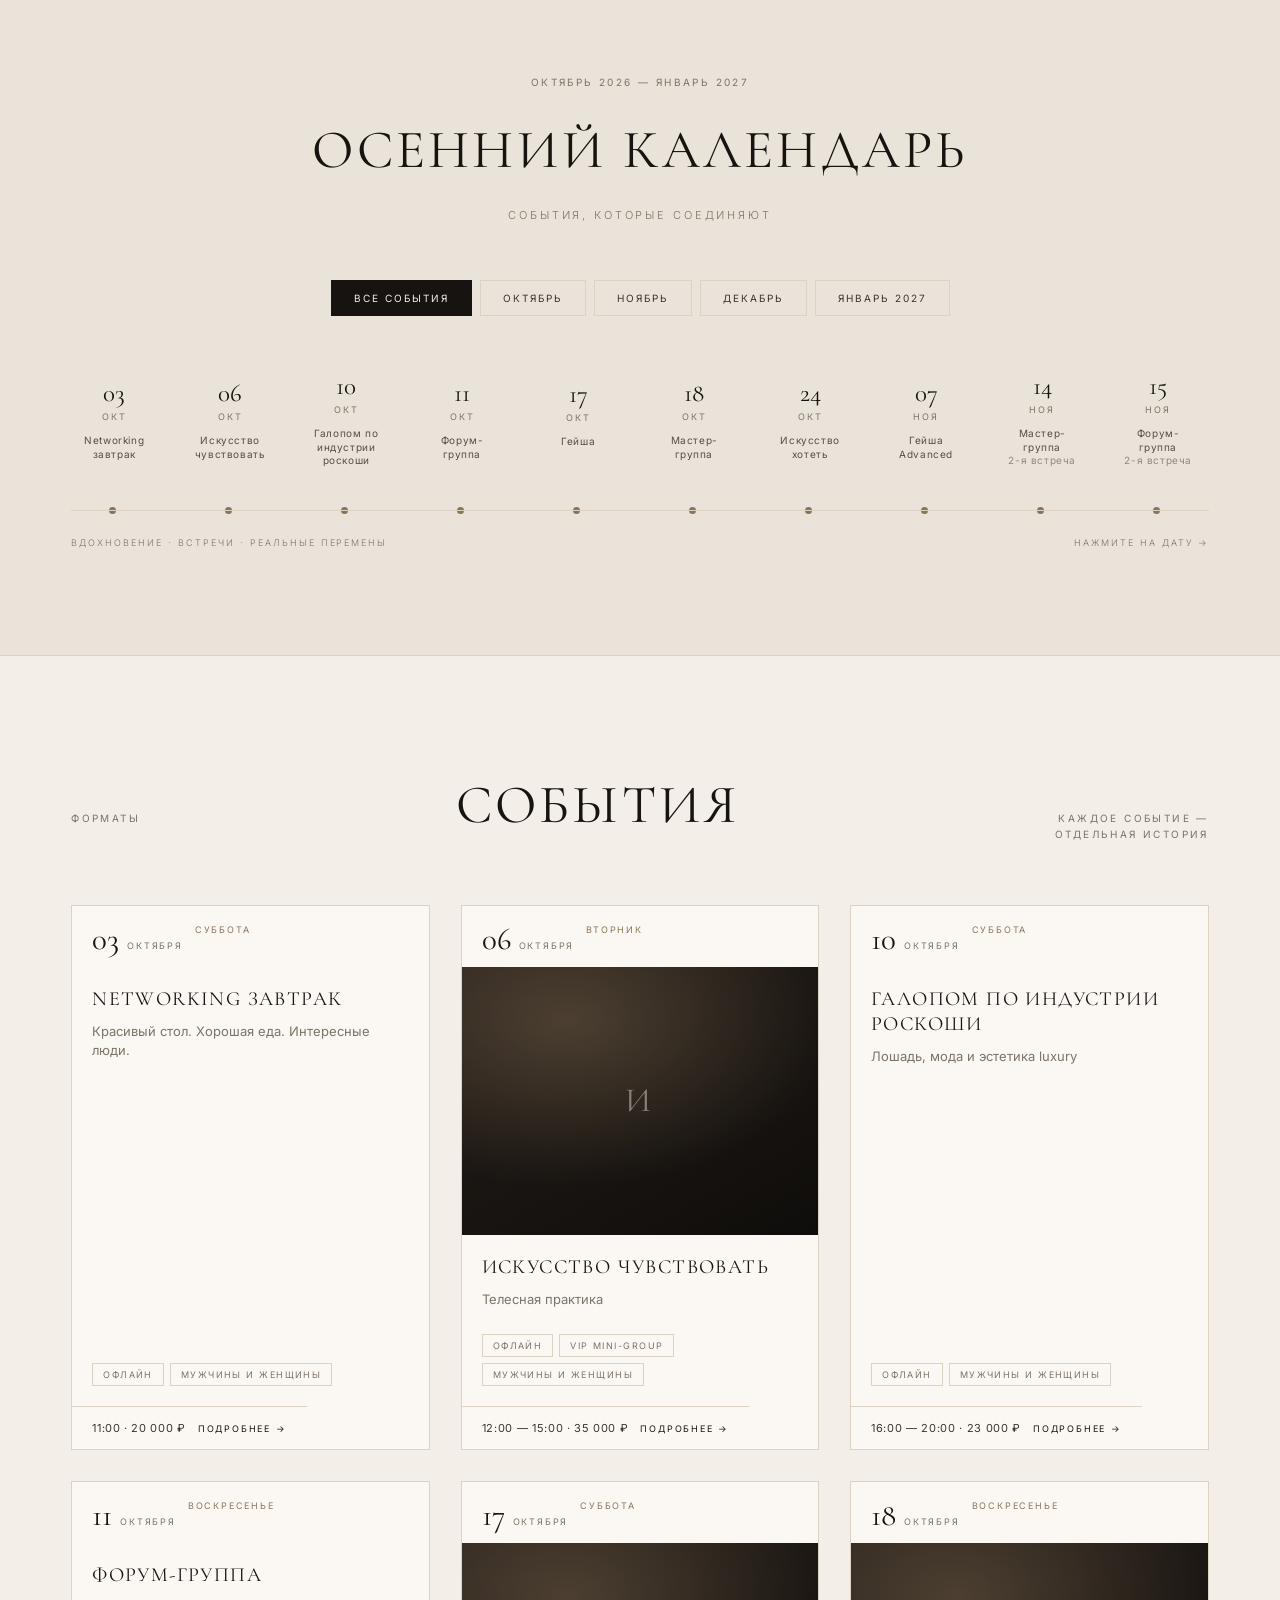
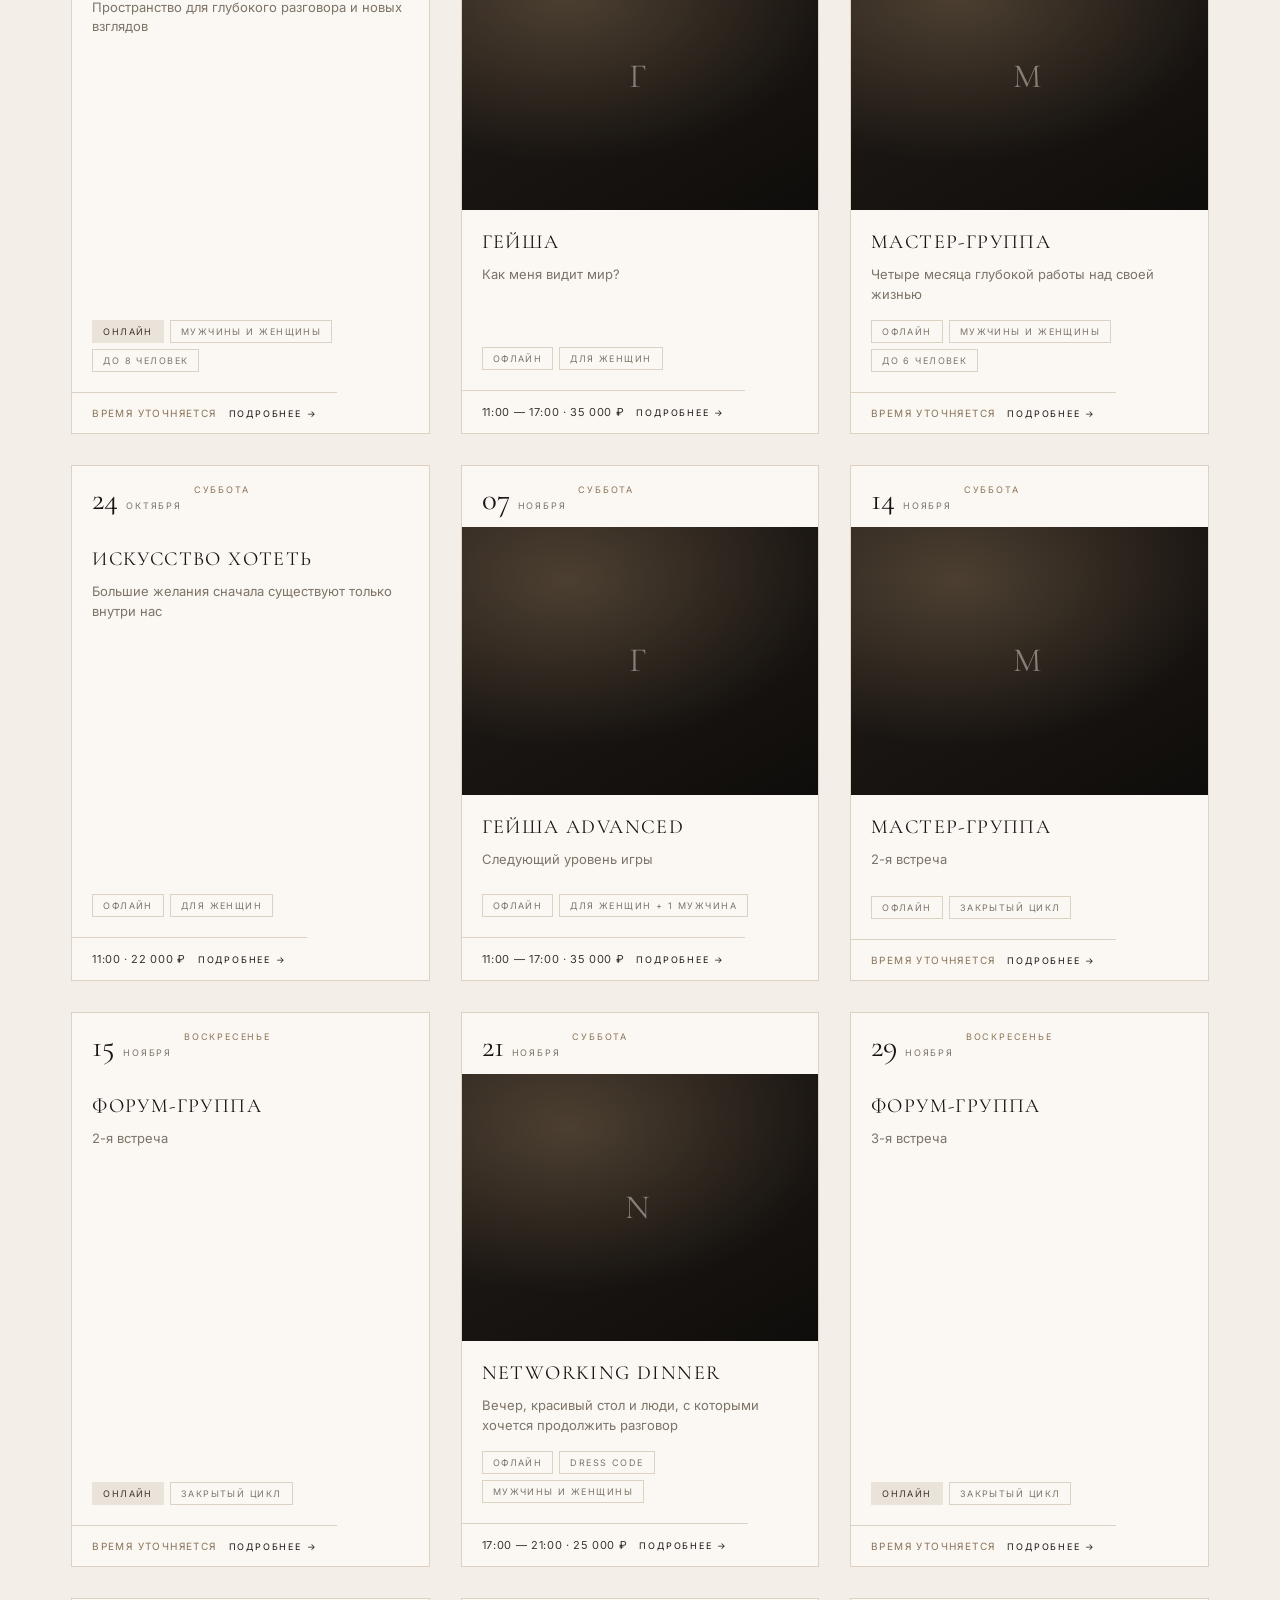
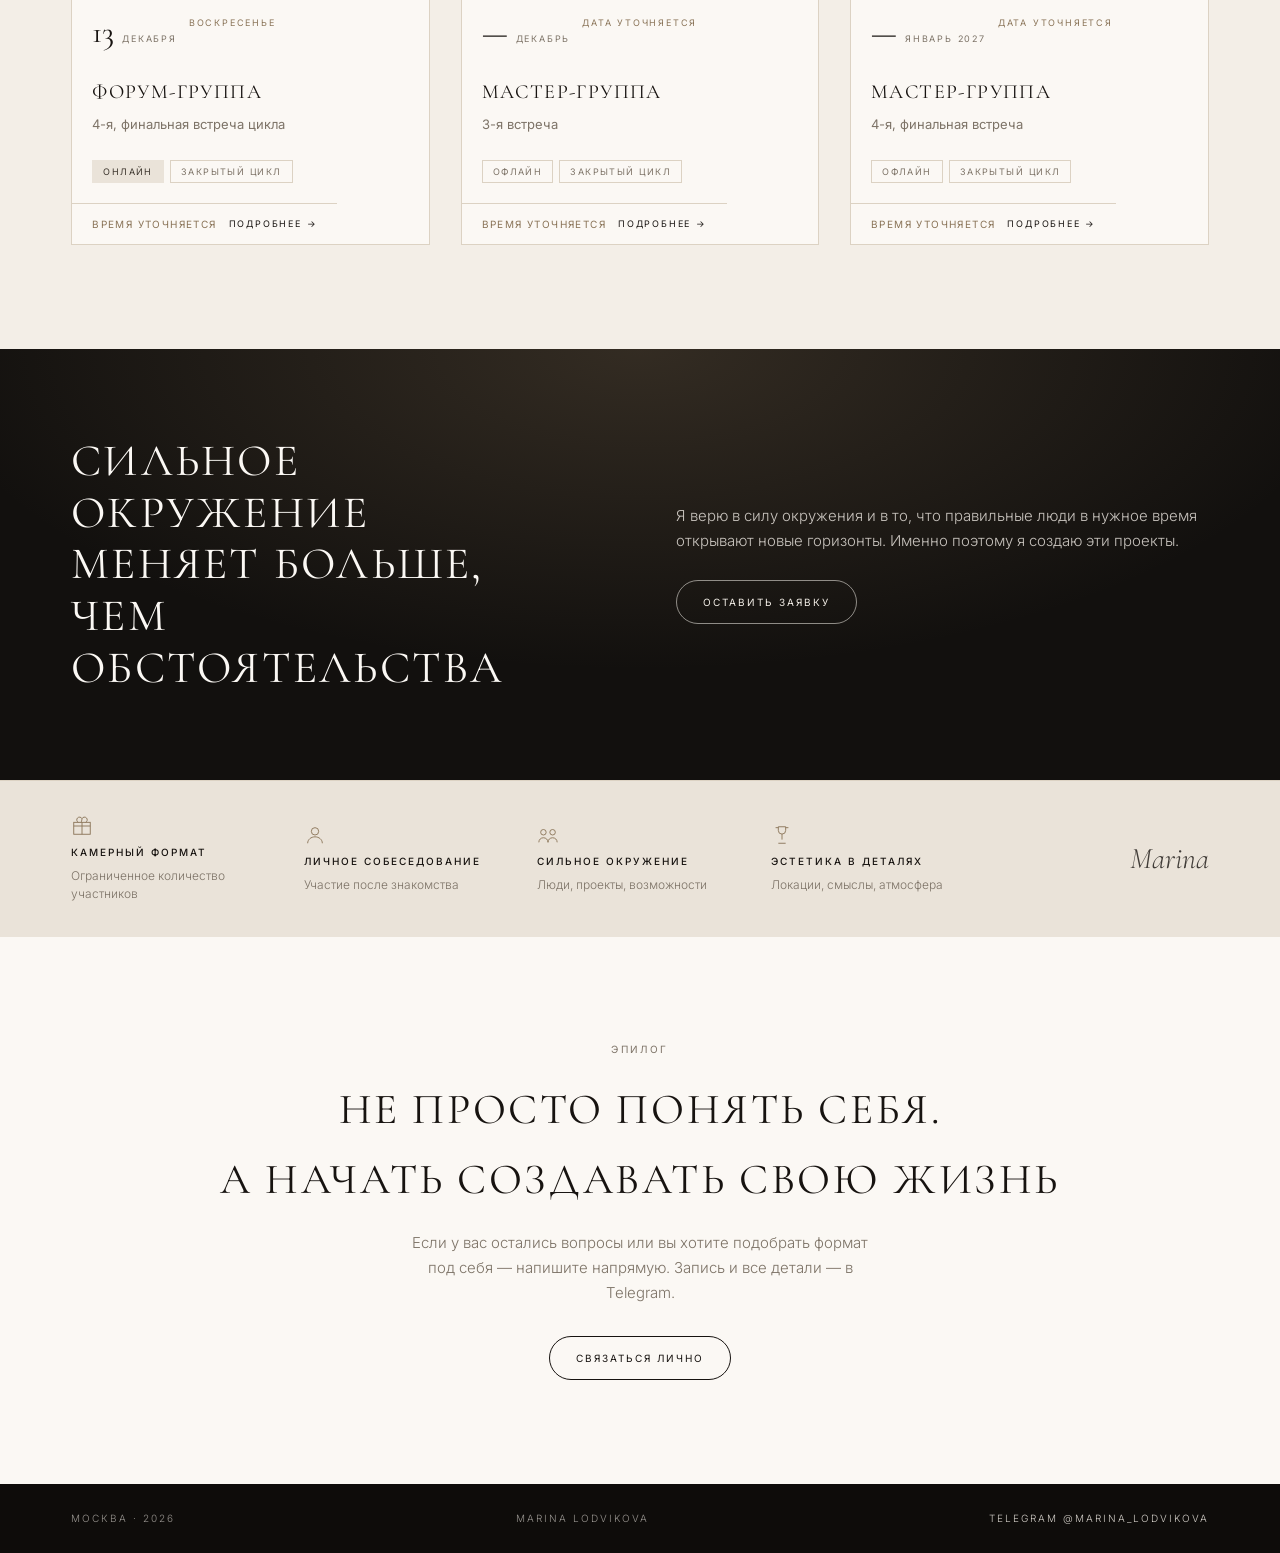
==== commit 2ede08a5: "Осенний календарь: «Архитектура связей», октябрь 2026 — январь 2027 Полная пересборка главной по фин" ====
--- a/index.html
+++ b/index.html
@@ -1,691 +1,782 @@
-<!doctype html>
+<!DOCTYPE html>
 <html lang="ru">
 <head>
-  <meta charset="utf-8" />
-  <meta name="viewport" content="width=device-width, initial-scale=1" />
-  <title>Марина Лодвикова — Календарь июня 2026</title>
-  <meta name="description" content="Мягкая сила — авторские мероприятия Марины Лодвиковой в июне 2026: женские архетипы, телесные практики, Гейша, бизнес-ужин, мастер-группа." />
-  <meta property="og:title" content="Марина Лодвикова — Мягкая сила. Июнь 2026" />
-  <meta property="og:description" content="Календарь авторских мероприятий: 6 / 11 / 13 / 18 июня и мастер-группа в июле. Архетипы, телесная практика, Гейша, бизнес-ужин, мастер-группа." />
-  <meta property="og:type" content="website" />
-  <meta property="og:url" content="https://marina-site-beryl.vercel.app/" />
-  <meta property="og:image" content="https://marina-site-beryl.vercel.app/assets/og-image.jpg" />
-  <meta property="og:image:width" content="1200" />
-  <meta property="og:image:height" content="630" />
-  <meta property="og:locale" content="ru_RU" />
-  <meta name="twitter:card" content="summary_large_image" />
-  <meta name="twitter:title" content="Марина Лодвикова — Мягкая сила. Июнь 2026" />
-  <meta name="twitter:description" content="Календарь авторских мероприятий июня 2026." />
-  <meta name="twitter:image" content="https://marina-site-beryl.vercel.app/assets/og-image.jpg" />
-
-  <link rel="icon" href="/favicon.ico" sizes="any" />
-  <link rel="icon" type="image/png" sizes="32x32" href="/icon-32.png" />
-  <link rel="icon" type="image/png" sizes="192x192" href="/icon-192.png" />
-  <link rel="apple-touch-icon" sizes="180x180" href="/apple-touch-icon.png" />
-  <meta name="theme-color" content="#0B0B0B" />
-
-  <link rel="preconnect" href="https://fonts.googleapis.com" />
-  <link rel="preconnect" href="https://fonts.gstatic.com" crossorigin />
-  <link href="https://fonts.googleapis.com/css2?family=Cormorant+Garamond:ital,wght@0,300;0,400;0,500;1,300;1,400;1,500&family=Inter:wght@300;400;500&display=swap" rel="stylesheet" />
-  <link rel="stylesheet" href="styles.css" />
-
-  <!-- При любом заходе без явного якоря — открывать сайт сверху.
-       Скрипт в <head> и без defer, чтобы сработать ДО восстановления позиции браузером. -->
-  <script>
-    if ('scrollRestoration' in history) history.scrollRestoration = 'manual';
-    if (!window.location.hash) {
-      window.scrollTo(0, 0);
-      // Подстраховка: даже после загрузки картинок/шрифтов держим верх.
-      window.addEventListener('load', function () {
-        if (!window.location.hash) window.scrollTo(0, 0);
-      });
-    }
-  </script>
-
-  <!-- ───── Yandex.Metrica ─────
-       Чтобы включить: поменяй YM_ID ниже на номер своего счётчика (целое число).
-       Зарегистрировать: https://metrica.yandex.ru → новый счётчик → включи Вебвизор. -->
-  <script>window.YM_ID = 109526092;</script>
-  <script type="text/javascript">
-    (function(m,e,t,r,i,k,a){if(!window.YM_ID)return;m[i]=m[i]||function(){(m[i].a=m[i].a||[]).push(arguments)};
-    m[i].l=1*new Date();
-    for (var j = 0; j < document.scripts.length; j++) {if (document.scripts[j].src === r) { return; }}
-    k=e.createElement(t),a=e.getElementsByTagName(t)[0],k.async=1,k.src=r,a.parentNode.insertBefore(k,a)})
-    (window, document, "script", "https://mc.yandex.ru/metrika/tag.js", "ym");
-    if (window.YM_ID) {
-      ym(window.YM_ID, "init", {clickmap:true, trackLinks:true, accurateTrackBounce:true, webvisor:true});
-    }
-    // Глобальный helper: безопасно дёргается даже если YM_ID не задан.
-    window.ymGoal = function(name, params){
-      if (window.YM_ID && window.ym) try { ym(window.YM_ID, 'reachGoal', name, params||{}); } catch(e){}
-    };
-  </script>
-  <noscript><div><img src="https://mc.yandex.ru/watch/" style="position:absolute;left:-9999px;" alt="" /></div></noscript>
-  <!-- ───── /Yandex.Metrica ───── -->
+<meta charset="utf-8">
+<meta name="viewport" content="width=device-width, initial-scale=1, viewport-fit=cover">
+<title>Марина Лодвикова — Осенний календарь 2026</title>
+<meta name="description" content="Архитектура связей. Осенний календарь проектов Марины Лодвиковой: октябрь 2026 — январь 2027. Камерные форматы, участие после личного собеседования.">
+<meta name="theme-color" content="#0B0B0B">
+<meta property="og:title" content="Марина Лодвикова — Архитектура связей. Осень 2026">
+<meta property="og:description" content="Осенний календарь проектов: октябрь 2026 — январь 2027. Networking, телесная практика, Гейша, форум-группа, мастер-группа.">
+<meta property="og:type" content="website">
+<meta property="og:url" content="https://marina-site-beryl.vercel.app/">
+<meta property="og:image" content="https://marina-site-beryl.vercel.app/assets/og-image.jpg">
+<meta property="og:image:width" content="1200">
+<meta property="og:image:height" content="630">
+<meta property="og:locale" content="ru_RU">
+<meta name="twitter:card" content="summary_large_image">
+<meta name="twitter:title" content="Марина Лодвикова — Архитектура связей. Осень 2026">
+<meta name="twitter:description" content="Осенний календарь проектов: октябрь 2026 — январь 2027.">
+<meta name="twitter:image" content="https://marina-site-beryl.vercel.app/assets/og-image.jpg">
+
+<link rel="icon" href="/favicon.ico" sizes="any">
+<link rel="icon" type="image/png" sizes="32x32" href="/icon-32.png">
+<link rel="icon" type="image/png" sizes="192x192" href="/icon-192.png">
+<link rel="apple-touch-icon" sizes="180x180" href="/apple-touch-icon.png">
+
+<script>
+  if ('scrollRestoration' in history) history.scrollRestoration = 'manual';
+  if (!window.location.hash) {
+    window.scrollTo(0, 0);
+    window.addEventListener('load', function () { if (!window.location.hash) window.scrollTo(0, 0); });
+  }
+</script>
+
+<!-- ───── Yandex.Metrica ───── -->
+<script>window.YM_ID = 109526092;</script>
+<script type="text/javascript">
+  (function(m,e,t,r,i,k,a){if(!window.YM_ID)return;m[i]=m[i]||function(){(m[i].a=m[i].a||[]).push(arguments)};
+  m[i].l=1*new Date();
+  for (var j = 0; j < document.scripts.length; j++) {if (document.scripts[j].src === r) { return; }}
+  k=e.createElement(t),a=e.getElementsByTagName(t)[0],k.async=1,k.src=r,a.parentNode.insertBefore(k,a)})
+  (window, document, "script", "https://mc.yandex.ru/metrika/tag.js", "ym");
+  if (window.YM_ID) {
+    ym(window.YM_ID, "init", {clickmap:true, trackLinks:true, accurateTrackBounce:true, webvisor:true});
+  }
+  window.ymGoal = function(name, params){
+    if (window.YM_ID && window.ym) try { ym(window.YM_ID, 'reachGoal', name, params||{}); } catch(e){}
+  };
+</script>
+<noscript><div><img src="https://mc.yandex.ru/watch/" style="position:absolute;left:-9999px;" alt=""></div></noscript>
+<!-- ───── /Yandex.Metrica ───── -->
+<link rel="preconnect" href="https://fonts.googleapis.com">
+<link rel="preconnect" href="https://fonts.gstatic.com" crossorigin>
+<link href="https://fonts.googleapis.com/css2?family=Cormorant+Garamond:ital,wght@0,300;0,400;0,500;1,300;1,400&family=Inter:wght@300;400;500&display=swap" rel="stylesheet">
+
+<!--
+  ================= КАК ПРАВИТЬ =================
+  1. Весь контент — в массиве EVENTS ниже (в <script>). Одно событие = один объект.
+  2. Фотографии: положить файлы в папку photos/ рядом с index.html
+     под именами из поля photo. Если файла нет — карточка покажет
+     аккуратную заглушку, вёрстка не ломается.
+  3. Открытые вопросы помечены в данных как "уточняется":
+     — время форум-группы + часовой пояс;
+     — время мастер-группы;
+     — лимиты участников разовых мероприятий;
+     — площадки, если уже определены;
+     — даты декабрьской и январской встреч мастер-группы.
+  ===============================================
+-->
+
+<style>
+:root{
+  --cream:#F3EEE7;
+  --cream-2:#EAE3D9;
+  --paper:#FBF8F4;
+  --ink:#171310;
+  --ink-2:#0E0C0A;
+  --text:#3B342C;
+  --muted:#7D7367;
+  --line:#DCD2C3;
+  --line-dark:rgba(243,238,231,.22);
+  --accent:#8A7458;
+  --accent-soft:#B9A88C;
+  --serif:'Cormorant Garamond', 'Times New Roman', Georgia, serif;
+  --sans:'Inter', -apple-system, BlinkMacSystemFont, 'Segoe UI', Roboto, sans-serif;
+  --maxw:1240px;
+  --gutter:clamp(16px, 4vw, 56px);
+}
+*{box-sizing:border-box}
+html{scroll-behavior:smooth}
+body{
+  margin:0; background:var(--cream); color:var(--text);
+  font-family:var(--sans); font-weight:300; font-size:15px; line-height:1.65;
+  -webkit-font-smoothing:antialiased;
+}
+img{max-width:100%; display:block}
+a{color:inherit}
+.wrap{max-width:var(--maxw); margin:0 auto; padding:0 var(--gutter)}
+.eyebrow{
+  font-size:10px; letter-spacing:.24em; text-transform:uppercase;
+  color:var(--muted); font-weight:400;
+}
+h1,h2,h3,h4{font-family:var(--serif); font-weight:400; margin:0; letter-spacing:.01em}
+
+/* ---------- NAV ---------- */
+.nav{
+  position:sticky; top:0; z-index:60; background:rgba(243,238,231,.92);
+  backdrop-filter:blur(10px); border-bottom:1px solid var(--line);
+}
+.nav-in{display:flex; align-items:center; gap:24px; height:68px}
+.brand{display:flex; flex-direction:column; line-height:1.1; text-decoration:none}
+.brand b{font-family:var(--serif); font-size:22px; letter-spacing:.22em; font-weight:500; color:var(--ink)}
+.brand span{font-size:8px; letter-spacing:.2em; color:var(--muted); text-transform:uppercase; margin-top:3px; white-space:nowrap}
+.nav-links{display:flex; gap:28px; margin-left:auto}
+.nav-links a{
+  text-decoration:none; font-size:10px; letter-spacing:.2em; text-transform:uppercase;
+  color:var(--text); opacity:.75; transition:opacity .2s;
+}
+.nav-links a:hover{opacity:1}
+.btn{
+  display:inline-flex; align-items:center; justify-content:center; gap:8px;
+  padding:13px 26px; border:1px solid var(--ink); border-radius:999px;
+  font-size:10px; letter-spacing:.2em; text-transform:uppercase; text-decoration:none;
+  color:var(--ink); background:transparent; cursor:pointer; transition:.25s;
+  font-family:var(--sans); font-weight:400;
+}
+.btn:hover{background:var(--ink); color:var(--cream)}
+.btn-light{border-color:rgba(243,238,231,.55); color:var(--cream)}
+.btn-light:hover{background:var(--cream); color:var(--ink); border-color:var(--cream)}
+.nav .btn{margin-left:8px; padding:11px 22px}
+
+/* ---------- HERO ---------- */
+.hero{position:relative; background:var(--ink-2); color:var(--cream); overflow:hidden}
+.hero-photo{position:absolute; inset:0}
+.hero-photo img{width:100%; height:100%; object-fit:cover; object-position:60% 40%; opacity:.62}
+.hero-photo::after{
+  content:''; position:absolute; inset:0;
+  background:linear-gradient(100deg, rgba(14,12,10,.94) 0%, rgba(14,12,10,.72) 42%, rgba(14,12,10,.30) 70%, rgba(14,12,10,.55) 100%);
+}
+.hero-fallback{
+  position:absolute; inset:0;
+  background:
+    radial-gradient(120% 90% at 78% 22%, rgba(138,116,88,.30), transparent 60%),
+    linear-gradient(160deg,#1B1613 0%, #0E0C0A 60%);
+}
+.hero-in{position:relative; z-index:2; display:grid; grid-template-columns:minmax(0,1fr) auto; gap:48px;
+  padding-block:clamp(56px,10vh,110px) clamp(48px,8vh,88px); min-height:76vh; align-items:center}
+.hero h1{
+  font-size:clamp(44px,7.2vw,88px); line-height:1.0; letter-spacing:.005em; color:var(--paper);
+  margin:18px 0 14px; text-transform:uppercase;
+}
+.hero .kicker{font-size:11px; letter-spacing:.3em; text-transform:uppercase; color:var(--accent-soft)}
+.hero .tri{font-size:11px; letter-spacing:.34em; text-transform:uppercase; color:rgba(243,238,231,.72); margin-bottom:26px}
+.hero p.lead{max-width:36em; color:rgba(243,238,231,.82); font-size:15px; line-height:1.75; margin:0 0 30px}
+.hero-aside{border-left:1px solid var(--line-dark); padding-left:26px; align-self:center; max-width:230px}
+.hero-aside .t{font-family:var(--serif); font-size:19px; line-height:1.3; color:var(--paper); margin-bottom:20px}
+.hero-aside ul{list-style:none; margin:0; padding:0}
+.hero-aside li{font-size:10px; letter-spacing:.22em; text-transform:uppercase; color:rgba(243,238,231,.6); padding:5px 0}
+
+/* ---------- SECTIONS ---------- */
+section{position:relative}
+.sec{padding:clamp(56px,9vw,104px) 0}
+.sec-head{text-align:center; margin-bottom:clamp(32px,5vw,56px)}
+.sec-head h2{font-size:clamp(32px,5vw,54px); text-transform:uppercase; letter-spacing:.06em; color:var(--ink)}
+.sec-head .sub{font-size:11px; letter-spacing:.26em; text-transform:uppercase; color:var(--muted); margin-top:12px}
+.rule{height:1px; background:var(--line); border:0; margin:0}
+
+/* manifest */
+.manifest{background:var(--paper); border-top:1px solid var(--line); border-bottom:1px solid var(--line)}
+.manifest-grid{display:grid; grid-template-columns:minmax(0,.9fr) minmax(0,1.1fr); gap:clamp(28px,6vw,80px); align-items:start}
+.manifest h2{font-size:clamp(29px,4vw,46px); text-transform:uppercase; letter-spacing:.05em; color:var(--ink); line-height:1.12}
+.manifest .lede{font-family:var(--serif); font-size:clamp(20px,2.2vw,25px); line-height:1.5; color:var(--ink); margin:0 0 22px}
+.manifest p{margin:0 0 18px; max-width:44em}
+.manifest em{font-style:italic; color:var(--ink)}
+
+/* rule of entry */
+.entry{background:var(--ink); color:var(--cream); text-align:center; padding:clamp(34px,5vw,56px) 0}
+.entry .items{display:flex; flex-wrap:wrap; justify-content:center; gap:clamp(18px,4vw,64px)}
+.entry .it{display:flex; flex-direction:column; gap:6px; min-width:200px}
+.entry .it b{font-family:var(--serif); font-weight:400; font-size:22px; color:var(--paper)}
+.entry .it span{font-size:10px; letter-spacing:.2em; text-transform:uppercase; color:rgba(243,238,231,.55)}
+.entry .cap{font-size:10px; letter-spacing:.26em; text-transform:uppercase; color:var(--accent-soft); margin-bottom:26px}
+
+/* ---------- CALENDAR STRIP ---------- */
+.cal{background:var(--cream-2); border-bottom:1px solid var(--line)}
+.tabs{display:flex; flex-wrap:wrap; justify-content:center; gap:8px; margin-bottom:38px}
+.tab{
+  padding:11px 22px; border:1px solid var(--line); background:transparent; cursor:pointer;
+  font-family:var(--sans); font-size:10px; letter-spacing:.2em; text-transform:uppercase; color:var(--text);
+  transition:.2s;
+}
+.tab:hover{border-color:var(--ink)}
+.tab[aria-selected="true"]{background:var(--ink); color:var(--cream); border-color:var(--ink)}
+.timeline{position:relative; overflow-x:auto; padding-bottom:6px; -webkit-overflow-scrolling:touch}
+.timeline::-webkit-scrollbar{height:0}
+.tl-row{display:flex; gap:clamp(14px,3vw,34px); min-width:min-content; padding:0 2px 18px}
+.tl-item{
+  background:none; border:0; cursor:pointer; padding:0 2px; text-align:center;
+  font-family:var(--sans); color:var(--text); min-width:82px; position:relative;
+}
+.tl-item .d{font-family:var(--serif); font-size:25px; color:var(--ink); line-height:1}
+.tl-item .m{font-size:9px; letter-spacing:.2em; text-transform:uppercase; color:var(--muted); margin:5px 0 12px}
+.tl-item .n{font-size:10px; letter-spacing:.06em; color:var(--text); line-height:1.35; opacity:.85; min-height:2.6em}
+.tl-item:hover .n{opacity:1; color:var(--ink)}
+.tl-line{position:relative; height:1px; background:var(--line); margin-top:4px}
+.tl-dots{display:flex; gap:clamp(14px,3vw,34px); min-width:min-content; margin-top:-4px}
+.tl-dot{min-width:82px; display:flex; justify-content:center}
+.tl-dot i{width:7px; height:7px; border-radius:50%; background:var(--accent); display:block}
+.cal-foot{display:flex; justify-content:space-between; align-items:center; gap:16px; margin-top:16px}
+.cal-foot .side{font-size:9px; letter-spacing:.22em; text-transform:uppercase; color:var(--muted)}
+
+/* ---------- CARDS ---------- */
+.grid{display:grid; grid-template-columns:repeat(auto-fill, minmax(290px,1fr)); gap:clamp(20px,2.4vw,34px)}
+.card{
+  background:var(--paper); border:1px solid var(--line); display:flex; flex-direction:column;
+  cursor:pointer; transition:transform .3s cubic-bezier(.2,.7,.3,1), box-shadow .3s, border-color .3s;
+  text-align:left; padding:0; font-family:var(--sans); color:inherit;
+}
+.card:hover{transform:translateY(-4px); box-shadow:0 18px 44px -28px rgba(23,19,16,.55); border-color:var(--accent-soft)}
+.card-top{display:flex; justify-content:space-between; align-items:flex-start; padding:18px 20px 12px; gap:12px}
+.card-date{display:flex; align-items:baseline; gap:8px}
+.card-date .d{font-family:var(--serif); font-size:31px; color:var(--ink); line-height:1}
+.card-date .m{font-size:9px; letter-spacing:.2em; text-transform:uppercase; color:var(--muted)}
+.card-dow{font-size:9px; letter-spacing:.2em; text-transform:uppercase; color:var(--accent); text-align:right}
+.photo{position:relative; aspect-ratio:4/3; overflow:hidden; background:var(--ink)}
+.photo img{width:100%; height:100%; object-fit:cover; transition:transform .6s cubic-bezier(.2,.7,.3,1)}
+.card:hover .photo img{transform:scale(1.04)}
+.photo .ph{
+  position:absolute; inset:0; display:flex; align-items:center; justify-content:center;
+  background:radial-gradient(120% 100% at 30% 20%, rgba(138,116,88,.42), transparent 62%), linear-gradient(150deg,#241D18,#0F0D0B);
+  color:rgba(243,238,231,.45); font-family:var(--serif); font-size:34px; letter-spacing:.12em;
+}
+.card-body{padding:20px; display:flex; flex-direction:column; gap:10px; flex:1}
+.card-body h3{font-size:20px; text-transform:uppercase; letter-spacing:.07em; color:var(--ink); line-height:1.25}
+.card-body .sub{font-size:13px; color:var(--muted); line-height:1.5; min-height:2.2em}
+.tags{display:flex; flex-wrap:wrap; gap:6px; margin-top:auto; padding-top:6px}
+.tag{
+  font-size:9px; letter-spacing:.16em; text-transform:uppercase; color:var(--muted);
+  border:1px solid var(--line); padding:5px 10px;
+}
+.tag.solid{background:var(--cream-2); color:var(--text); border-color:var(--cream-2)}
+.card-foot{
+  display:flex; justify-content:space-between; align-items:center; gap:12px;
+  border-top:1px solid var(--line); padding:14px 20px; font-size:11px; color:var(--text);
+}
+.card-foot .price{letter-spacing:.06em}
+.card-foot .more{font-size:9px; letter-spacing:.2em; text-transform:uppercase; color:var(--ink); display:flex; align-items:center; gap:8px}
+.tbd{color:var(--accent); font-size:10px; letter-spacing:.14em; text-transform:uppercase}
+
+/* ---------- BAND ---------- */
+.band{position:relative; background:var(--ink-2); color:var(--cream); overflow:hidden}
+.band-photo{position:absolute; inset:0}
+.band-photo img{width:100%; height:100%; object-fit:cover; opacity:.35}
+.band-photo::after{content:''; position:absolute; inset:0; background:linear-gradient(90deg,rgba(14,12,10,.95),rgba(14,12,10,.55) 55%,rgba(14,12,10,.92))}
+.band-fallback{position:absolute; inset:0; background:radial-gradient(90% 120% at 50% 0%, rgba(138,116,88,.28), transparent 62%), #12100E}
+.band-in{position:relative; z-index:2; display:grid; grid-template-columns:minmax(0,1fr) minmax(0,1fr); gap:clamp(28px,6vw,72px);
+  align-items:center; padding-block:clamp(48px,7vw,86px)}
+.band h2{font-size:clamp(27px,3.8vw,45px); text-transform:uppercase; letter-spacing:.05em; color:var(--paper); line-height:1.15}
+.band p{color:rgba(243,238,231,.8); margin:0 0 26px}
+
+/* ---------- VALUES ---------- */
+.values{background:var(--cream-2); border-top:1px solid var(--line)}
+.values-in{display:grid; grid-template-columns:repeat(auto-fit,minmax(190px,1fr)); gap:28px; align-items:center; padding-block:34px}
+.val{display:flex; flex-direction:column; gap:7px}
+.val .ic{width:22px; height:22px; color:var(--accent)}
+.val b{font-size:10px; letter-spacing:.2em; text-transform:uppercase; color:var(--ink); font-weight:500}
+.val span{font-size:12px; color:var(--muted); line-height:1.5}
+.sign{font-family:var(--serif); font-style:italic; font-size:30px; color:var(--ink); text-align:right; opacity:.8}
+
+/* ---------- CONTACT / FOOTER ---------- */
+.contact{background:var(--paper); text-align:center}
+.contact h2{font-size:clamp(27px,3.8vw,43px); text-transform:uppercase; letter-spacing:.06em; color:var(--ink)}
+.contact p{max-width:32em; margin:16px auto 30px; color:var(--muted)}
+.foot{background:var(--ink-2); color:rgba(243,238,231,.6); padding:26px 0}
+.foot-in{display:flex; flex-wrap:wrap; gap:14px; justify-content:space-between; align-items:center;
+  font-size:10px; letter-spacing:.2em; text-transform:uppercase}
+.foot a{text-decoration:none; color:rgba(243,238,231,.85)}
+
+/* ---------- MODAL ---------- */
+.modal[hidden]{display:none}
+.modal{position:fixed; inset:0; z-index:100; display:flex; align-items:flex-start; justify-content:center;
+  padding:clamp(12px,4vh,56px) var(--gutter); overflow-y:auto; background:rgba(14,12,10,.72); backdrop-filter:blur(3px)}
+.sheet{background:var(--paper); max-width:840px; width:100%; border:1px solid var(--line); position:relative; animation:rise .32s cubic-bezier(.2,.7,.3,1)}
+@keyframes rise{from{opacity:0; transform:translateY(14px)} to{opacity:1; transform:none}}
+.sheet-photo{aspect-ratio:21/9; background:var(--ink); position:relative; overflow:hidden}
+.sheet-photo img{width:100%; height:100%; object-fit:cover}
+.sheet-in{padding:clamp(22px,4vw,44px)}
+.sheet h3{font-size:clamp(27px,3.8vw,41px); text-transform:uppercase; letter-spacing:.05em; color:var(--ink); line-height:1.15; margin-bottom:8px}
+.sheet .sheet-sub{font-family:var(--serif); font-style:italic; font-size:20px; color:var(--accent); margin-bottom:24px}
+.facts{display:grid; grid-template-columns:repeat(auto-fit,minmax(170px,1fr)); border-top:1px solid var(--line); border-left:1px solid var(--line); margin-bottom:28px}
+.fact{border-right:1px solid var(--line); border-bottom:1px solid var(--line); padding:14px 16px}
+.fact b{display:block; font-size:9px; letter-spacing:.2em; text-transform:uppercase; color:var(--muted); font-weight:400; margin-bottom:5px}
+.fact span{font-size:14px; color:var(--ink)}
+.sheet p{margin:0 0 16px}
+.sheet .dates{border-left:2px solid var(--accent-soft); padding:4px 0 4px 18px; margin:0 0 24px}
+.sheet .dates div{font-size:13px; padding:3px 0; color:var(--text)}
+.sheet .dates div b{font-weight:500; color:var(--ink)}
+.sheet .note{border-top:1px solid var(--line); padding-top:18px; margin-top:24px;
+  font-size:10px; letter-spacing:.16em; text-transform:uppercase; color:var(--muted)}
+.sheet-cta{display:flex; flex-wrap:wrap; gap:12px; margin-top:26px}
+.close{
+  position:absolute; top:14px; right:14px; z-index:3; width:38px; height:38px; border-radius:50%;
+  background:rgba(251,248,244,.92); border:1px solid var(--line); cursor:pointer; font-size:17px; color:var(--ink); line-height:1;
+}
+.close:hover{background:var(--ink); color:var(--cream)}
+
+@media (max-width:900px){
+  .hero-in{grid-template-columns:1fr; gap:34px; min-height:auto}
+  .hero-aside{border-left:0; border-top:1px solid var(--line-dark); padding:22px 0 0; max-width:none; display:flex; gap:26px; flex-wrap:wrap; align-items:center}
+  .hero-aside .t{margin:0}
+  .hero-aside ul{display:flex; flex-wrap:wrap; gap:14px}
+  .manifest-grid{grid-template-columns:1fr}
+  .band-in{grid-template-columns:1fr}
+  .nav-links{display:none}
+  .sign{text-align:left}
+}
+@media (max-width:430px){
+  .brand span{display:none}
+}
+@media (max-width:520px){
+  .nav .btn{padding:10px 16px; letter-spacing:.14em}
+  .grid{grid-template-columns:1fr}
+}
+</style>
 </head>
 <body>
 
-  <!-- ───── Верхняя навигация ───── -->
-  <header class="topbar" id="topbar">
-    <a href="#hero" class="brand">Marina Lodvikova</a>
-    <a href="#hero" class="brand-mobile" aria-label="К началу">Июнь 2026</a>
-    <nav class="topnav">
+<nav class="nav">
+  <div class="wrap nav-in">
+    <a class="brand" href="#top"><b>MARINA</b><span>люди · смыслы · возможности</span></a>
+    <div class="nav-links">
+      <a href="#manifest">О проектах</a>
       <a href="#calendar">Календарь</a>
-      <a href="#manifesto">Концепция</a>
-      <a href="#event-1">События</a>
-      <a class="tg-cta" href="https://t.me/Marina_Lodvikova" target="_blank" rel="noopener"
-         data-tg="Здравствуйте, Марина!&#10;&#10;Пишу с сайта — хочу узнать подробнее про события июня и подобрать формат под себя." data-goal="cta_telegram_general">Записаться</a>
-    </nav>
-  </header>
-
-  <!-- Правый рейл с датами -->
-  <aside class="rail" id="rail">
-    <a href="#event-1"><span class="label">6 июня</span><span class="dot"></span></a>
-    <a href="#event-2"><span class="label">11 июня</span><span class="dot"></span></a>
-    <a href="#event-3"><span class="label">13 июня</span><span class="dot"></span></a>
-    <a href="#event-4"><span class="label">18 июня</span><span class="dot"></span></a>
-    <a href="#event-5"><span class="label">18 июля</span><span class="dot"></span></a>
-  </aside>
-
-  <!-- ───── HERO ───── -->
-  <section class="hero" id="hero">
-    <div class="container hero-inner">
-      <div class="reveal">
-        <div class="eyebrow">Marina Lodvikova &nbsp;·&nbsp; Июнь 2026</div>
-        <h1>Мягкая<br/><em>сила</em></h1>
-        <p class="sub">Большая, наполненная жизнь рождается в&nbsp;соединении силы и&nbsp;чувствительности, реализации и&nbsp;контакта с&nbsp;собой. Пять событий июня&nbsp;— один маршрут к&nbsp;следующей версии себя.</p>
-
-        <div class="hero-dates" role="navigation" aria-label="События июня">
-          <a href="#event-1" class="hero-date">
-            <span class="d">6</span>
-            <span class="m">июн</span>
-          </a>
-          <span class="hero-date-sep">·</span>
-          <a href="#event-2" class="hero-date">
-            <span class="d">11</span>
-            <span class="m">июн</span>
-          </a>
-          <span class="hero-date-sep">·</span>
-          <a href="#event-3" class="hero-date">
-            <span class="d">13</span>
-            <span class="m">июн</span>
-          </a>
-          <span class="hero-date-sep">·</span>
-          <a href="#event-4" class="hero-date">
-            <span class="d">18</span>
-            <span class="m">июн</span>
-          </a>
-          <span class="hero-date-sep">·</span>
-          <a href="#event-5" class="hero-date">
-            <span class="d">18</span>
-            <span class="m">июл</span>
-          </a>
-        </div>
-
-        <div class="hero-tags">
-          <span>офлайн</span>
-          <span>·</span>
-          <span>москва</span>
-        </div>
-      </div>
-    </div>
-    <div class="hero-scroll">Календарь</div>
-  </section>
-
-  <!-- ───── Обзорный календарь июня (главное — даты и факты) ───── -->
-  <section class="section calendar-section" id="calendar">
-    <div class="container">
-      <div class="reveal" style="text-align:center;">
-        <div class="eyebrow">Календарь июня 2026</div>
-        <div class="rule"><span class="bead"></span></div>
-        <h2 class="headline lg">Пять шагов <em>к&nbsp;себе</em></h2>
-        <p class="lede" style="margin: 22px auto 0; max-width: 620px;">Пять событий месяца, каждое&nbsp;— ответ на&nbsp;большой вопрос о&nbsp;себе. Нажмите на&nbsp;строку, чтобы открыть подробности.</p>
-      </div>
-
-      <div class="calendar-table reveal" role="table" aria-label="Календарь мероприятий июня 2026">
-
-        <!-- Приглашение пройти тест перед первым событием -->
-        <a class="cal-quiz" href="quiz.html" target="_blank" rel="noopener" data-goal="quiz_open">
-          <span class="cal-quiz-text">
-            <span class="cal-quiz-line1">Пройди тест</span>
-            <span class="cal-quiz-line2">Определи свой ведущий архетип</span>
-          </span>
-          <span class="arrow">→</span>
-        </a>
-
-        <!-- 1 — Женские архетипы -->
-        <a class="cal-row" href="#event-1" role="row" aria-label="6 июня — Женские архетипы">
-          <div class="cal-date" role="cell">
-            <span class="cal-day">6</span>
-            <span class="cal-month">июн</span>
-            <span class="cal-weekday">суббота</span>
-          </div>
-          <div class="cal-num" role="cell"><span>I</span></div>
-          <div class="cal-main" role="cell">
-            <div class="cal-question">Кто&nbsp;я?</div>
-            <h3 class="cal-name">Женские архетипы</h3>
-            <dl class="cal-meta">
-              <div class="spec-row"><dt>Время</dt><dd>11:00&nbsp;— 18:00</dd></div>
-              <div class="spec-row"><dt>Место</dt><dd>Адрес после&nbsp;записи</dd></div>
-              <div class="spec-row"><dt>Формат</dt><dd>Однодневный офлайн-проект</dd></div>
-              <div class="spec-row"><dt>Для&nbsp;кого</dt><dd>Женщины</dd></div>
-            </dl>
-            <div class="cal-price">20&nbsp;000&nbsp;₽</div>
-            <div class="cal-status cal-status--open">Идёт запись</div>
-          </div>
-          <div class="cal-go" role="cell" aria-hidden="true">→</div>
-        </a>
-
-        <!-- 2 — Дыхание -->
-        <a class="cal-row" href="#event-2" role="row" aria-label="11 июня — Телесная практика дыхания">
-          <div class="cal-date" role="cell">
-            <span class="cal-day">11</span>
-            <span class="cal-month">июн</span>
-            <span class="cal-weekday">четверг</span>
-          </div>
-          <div class="cal-num" role="cell"><span>II</span></div>
-          <div class="cal-main" role="cell">
-            <div class="cal-question">Чего я&nbsp;хочу?</div>
-            <h3 class="cal-name">Телесная практика дыхания</h3>
-            <dl class="cal-meta">
-              <div class="spec-row"><dt>Время</dt><dd>12:00&nbsp;— 15:00</dd></div>
-              <div class="spec-row"><dt>Место</dt><dd>Pheromone</dd></div>
-              <div class="spec-row"><dt>Формат</dt><dd>Камерная VIP мини-группа</dd></div>
-              <div class="spec-row"><dt>Для&nbsp;кого</dt><dd>Мужчины и&nbsp;женщины</dd></div>
-            </dl>
-            <div class="cal-price">35&nbsp;000&nbsp;₽</div>
-            <div class="cal-status cal-status--open">Идёт запись</div>
-          </div>
-          <div class="cal-go" role="cell" aria-hidden="true">→</div>
-        </a>
-
-        <!-- 3 — Гейша -->
-        <a class="cal-row cal-row--limited" href="#event-3" role="row" aria-label="13 июня — Гейша">
-          <div class="cal-date" role="cell">
-            <span class="cal-day">13</span>
-            <span class="cal-month">июн</span>
-            <span class="cal-weekday">суббота</span>
-          </div>
-          <div class="cal-num" role="cell"><span>III</span></div>
-          <div class="cal-main" role="cell">
-            <div class="cal-question">Как меня видит мир?</div>
-            <h3 class="cal-name">Гейша</h3>
-            <dl class="cal-meta">
-              <div class="spec-row"><dt>Время</dt><dd>11:00&nbsp;— 18:00</dd></div>
-              <div class="spec-row"><dt>Место</dt><dd>Адрес после&nbsp;записи</dd></div>
-              <div class="spec-row"><dt>Формат</dt><dd>Закрытый формат</dd></div>
-              <div class="spec-row"><dt>Для&nbsp;кого</dt><dd>Женщины</dd></div>
-            </dl>
-            <div class="cal-price">35&nbsp;000&nbsp;₽</div>
-            <div class="cal-status cal-status--open">Идёт запись</div>
-          </div>
-          <div class="cal-go" role="cell" aria-hidden="true">→</div>
-        </a>
-
-        <!-- 4 — Бизнес-ужин -->
-        <a class="cal-row" href="#event-4" role="row" aria-label="18 июня — Бизнес-ужин «Мягкая сила»">
-          <div class="cal-date" role="cell">
-            <span class="cal-day">18</span>
-            <span class="cal-month">июн</span>
-            <span class="cal-weekday">четверг</span>
-          </div>
-          <div class="cal-num" role="cell"><span>IV</span></div>
-          <div class="cal-main" role="cell">
-            <div class="cal-question">Какой я&nbsp;хочу видеть свою&nbsp;жизнь?</div>
-            <h3 class="cal-name">Бизнес-ужин «Мягкая&nbsp;сила»</h3>
-            <dl class="cal-meta">
-              <div class="spec-row"><dt>Время</dt><dd>18:00&nbsp;— 21:00</dd></div>
-              <div class="spec-row"><dt>Место</dt><dd>Адрес после&nbsp;записи</dd></div>
-              <div class="spec-row"><dt>Формат</dt><dd>Камерный ужин</dd></div>
-              <div class="spec-row"><dt>Для&nbsp;кого</dt><dd>Мужчины и&nbsp;женщины</dd></div>
-            </dl>
-            <div class="cal-price">10&nbsp;000&nbsp;₽</div>
-            <div class="cal-status cal-status--open">Идёт запись</div>
-          </div>
-          <div class="cal-go" role="cell" aria-hidden="true">→</div>
-        </a>
-
-        <!-- 5 — Мастер-группа -->
-        <a class="cal-row" href="#event-5" role="row" aria-label="18 июля — Старт мастер-группы">
-          <div class="cal-date" role="cell">
-            <span class="cal-day">18</span>
-            <span class="cal-month">июля</span>
-            <span class="cal-weekday">суббота</span>
-          </div>
-          <div class="cal-num" role="cell"><span>V</span></div>
-          <div class="cal-main" role="cell">
-            <div class="cal-question">Как превратить это в&nbsp;реальность?</div>
-            <h3 class="cal-name">Старт мастер-группы</h3>
-            <dl class="cal-meta">
-              <div class="spec-row"><dt>Старт</dt><dd>18 июля, суббота</dd></div>
-              <div class="spec-row"><dt>Группа</dt><dd>6&nbsp;человек · 4&nbsp;месяца</dd></div>
-              <div class="spec-row"><dt>Место</dt><dd>Адрес после&nbsp;записи</dd></div>
-              <div class="spec-row"><dt>Для&nbsp;кого</dt><dd>Мужчины и&nbsp;женщины</dd></div>
-            </dl>
-            <div class="cal-price">365&nbsp;000&nbsp;₽</div>
-            <div class="cal-status cal-status--open">Идёт набор</div>
-          </div>
-          <div class="cal-go" role="cell" aria-hidden="true">→</div>
-        </a>
-
-      </div>
-
-      <p class="calendar-note reveal">Запись&nbsp;— через&nbsp;<a class="tg-cta" href="https://t.me/Marina_Lodvikova" target="_blank" rel="noopener" data-tg="Здравствуйте, Марина!&#10;&#10;Пишу с сайта — хочу узнать подробнее про события июня и подобрать формат под себя." data-goal="cta_telegram_general">Telegram&nbsp;@Marina_Lodvikova</a>. Точное время и&nbsp;адреса уточняются дополнительно.</p>
-    </div>
-  </section>
-
-  <!-- ───── Манифест ───── -->
-  <section class="section" id="manifesto">
-    <div class="container manifesto reveal">
+      <a href="#events">События</a>
+      <a href="#entry">Участие</a>
+      <a href="#contact">Контакты</a>
+    </div>
+    <a class="btn" href="https://t.me/Marina_Lodvikova" target="_blank" rel="noopener" onclick="window.ymGoal&&ymGoal('tg_click')">Оставить заявку</a>
+  </div>
+</nav>
+
+<header class="hero" id="top">
+  <div class="hero-fallback"></div>
+  <div class="hero-photo"><img src="assets/event-1-arhetipy.jpg" alt="" onerror="this.parentNode.remove()"></div>
+  <div class="wrap hero-in">
+    <div>
+      <div class="kicker">Осенний календарь · октябрь 2026 — январь 2027</div>
+      <h1>Архитектура<br>связей</h1>
+      <div class="tri">Люди · связи · возможности</div>
+      <p class="lead">Я работаю с людьми и создаю проекты, в которых важны не только идеи, но и связи между людьми. Соединять людей, смыслы и возможности так, чтобы из этого рождалось что-то большее — бизнес, партнёрство, дружба, совместный проект, новое увлечение, сильное окружение.</p>
+      <a class="btn btn-light" href="#calendar">О календаре</a>
+    </div>
+    <aside class="hero-aside">
+      <div class="t">Больше,<br>чем события</div>
+      <ul>
+        <li>Люди</li><li>Смыслы</li><li>Проекты</li><li>Эстетика</li><li>Развитие</li>
+      </ul>
+    </aside>
+  </div>
+</header>
+
+<section class="sec manifest" id="manifest">
+  <div class="wrap manifest-grid">
+    <div>
       <div class="eyebrow">Концепция</div>
-      <div class="rule"><span class="bead"></span></div>
-
-      <p class="quote">Мы не&nbsp;про отказ от&nbsp;достижений. И&nbsp;не&nbsp;про уход только в&nbsp;мягкость. Мы&nbsp;<em>про соединение</em> этих двух начал.</p>
-
-      <div class="body">
-        <p>Сила без чувствительности не&nbsp;даёт полноты жизни. Чувствительность без реализации&nbsp;— тоже. Счастье рождается не&nbsp;в&nbsp;выборе между ними, а&nbsp;в&nbsp;их&nbsp;балансе.</p>
-        <p>Весь июнь мы&nbsp;раскрываем одну большую тему через разные форматы и&nbsp;разные инструменты.</p>
-      </div>
-
-      <div class="rule" style="margin-top: 64px;"><span class="bead"></span></div>
-
-      <div class="manifesto-grid">
-        <div class="manifesto-card">
-          <div class="card-num">01</div>
-          <p>Каждое мероприятие&nbsp;— <em>самостоятельное и&nbsp;полноценное</em> пространство трансформации.</p>
-        </div>
-        <div class="manifesto-card">
-          <div class="card-num">02</div>
-          <p>Можно прийти только на&nbsp;одно событие и&nbsp;получить ценность, инсайты и&nbsp;практические результаты.</p>
-        </div>
-        <div class="manifesto-card">
-          <div class="card-num">03</div>
-          <p>Чем больше этапов проходит человек, тем <em>объёмнее картина</em> себя и&nbsp;своей жизни.</p>
-        </div>
-        <div class="manifesto-card">
-          <div class="card-num">04</div>
-          <p>Каждый следующий формат помогает посмотреть на&nbsp;себя под новым углом и&nbsp;глубже понять, как создавать ту&nbsp;жизнь, которую вы&nbsp;действительно хотите проживать.</p>
-        </div>
-      </div>
-    </div>
-  </section>
-
-  <!-- ───── 1. ЖЕНСКИЕ АРХЕТИПЫ — 6 июня ───── -->
-  <section class="section" id="event-1">
-    <div class="container">
-      <div class="event reveal">
-
-        <div class="event-visual">
-          <img src="assets/event-1-arhetipy.jpg" alt="Женские архетипы" loading="lazy" />
-          <div class="frame"></div>
-          <div class="numeral">I</div>
-          <div class="stamp">
-            <div class="day">06</div>
-            <div class="month">Июнь · Суббота</div>
-          </div>
-        </div>
-
-        <div class="event-meta-col">
-          <span class="num"><span class="num-label">Мероприятие</span> <span class="num-roman">I</span> <span class="num-sep">·</span> из&nbsp;пяти</span>
-          <h2>Женские<br/><span class="accent">архетипы</span></h2>
-          <p class="question">Любовница. Хозяйка. Девочка. Королева.<br/>Кто&nbsp;я&nbsp;сегодня — и&nbsp;что во&nbsp;мне ждёт пробуждения?</p>
-
-          <dl class="specs">
-            <div class="spec-row"><dt>Дата</dt><dd>6 июня, суббота</dd></div>
-            <div class="spec-row"><dt>Время</dt><dd>11:00&nbsp;— 18:00</dd></div>
-            <div class="spec-row"><dt>Место</dt><dd>Москва · адрес сообщается после&nbsp;записи</dd></div>
-            <div class="spec-row"><dt>Формат</dt><dd>Однодневный офлайн-проект, только для&nbsp;женщин</dd></div>
-            <div class="spec-row"><dt>Стоимость</dt><dd><span class="price">20&nbsp;000&nbsp;₽</span></dd></div>
-            <div class="spec-row"><dt>Запись</dt><dd><span class="badge badge--open">Идёт запись</span></dd></div>
-          </dl>
-
-          <p>День, после которого становится понятнее, кто&nbsp;я&nbsp;сейчас — и&nbsp;в&nbsp;каком направлении мне важно развиваться дальше.</p>
-
-          <details class="event-details">
-            <summary>Программа дня</summary>
-            <div class="content">
-              <div>
-                <h4>Что будет</h4>
-                <ul>
-                  <li>знакомство с&nbsp;системой архетипов</li>
-                  <li>подробный разбор каждого</li>
-                  <li>тестирование и&nbsp;диагностика ведущих</li>
-                  <li>работа над недопроявленными</li>
-                  <li>упражнения индивидуально, в&nbsp;парах, в&nbsp;группе</li>
-                  <li>обратная связь и&nbsp;личный план развития</li>
-                </ul>
-              </div>
-              <div>
-                <h4>Что получает участница</h4>
-                <ul>
-                  <li>более глубокое понимание себя</li>
-                  <li>понимание своей женской природы</li>
-                  <li>понимание сильных сторон</li>
-                  <li>понимание внутренних конфликтов</li>
-                  <li>причины повторяющихся сценариев</li>
-                  <li>какие качества важно развивать дальше</li>
-                </ul>
-              </div>
-            </div>
-          </details>
-
-          <div class="cta-row">
-            <a class="cta tg-cta" href="https://t.me/Marina_Lodvikova" target="_blank" rel="noopener"
-               data-tg="Здравствуйте, Марина!&#10;&#10;Пишу с сайта — хочу записаться на «Женские архетипы», 6 июня (11:00–18:00, 20 000 ₽)." data-goal="cta_telegram_arhetipy">Записаться <span class="arrow">→</span></a>
-            <a class="cta-ghost" href="quiz.html" target="_blank" rel="noopener" data-goal="quiz_open">Пройти тест на&nbsp;архетип <span class="arrow">→</span></a>
-          </div>
-        </div>
-
-      </div>
-    </div>
-  </section>
-
-  <!-- ───── 2. ТЕЛЕСНАЯ ПРАКТИКА ДЫХАНИЯ — 11 июня ───── -->
-  <section class="section dark" id="event-2">
-    <div class="container">
-      <div class="event reverse reveal">
-
-        <div class="event-meta-col">
-          <span class="num"><span class="num-label">Мероприятие</span> <span class="num-roman">II</span> <span class="num-sep">·</span> из&nbsp;пяти</span>
-          <h2>Телесная практика<br/><span class="accent">дыхания</span></h2>
-          <p class="question">Чего я&nbsp;хочу на&nbsp;самом деле?<br/>Мы не&nbsp;можем услышать себя по-настоящему, если слышим только свою голову.</p>
-
-          <dl class="specs">
-            <div class="spec-row"><dt>Дата</dt><dd>11 июня, четверг</dd></div>
-            <div class="spec-row"><dt>Время</dt><dd>12:00&nbsp;— 15:00</dd></div>
-            <div class="spec-row"><dt>Место</dt><dd><a class="map-link" href="https://yandex.ru/maps/?text=Москва, 2-я Черногрязская, 6к1" target="_blank" rel="noopener" data-goal="map_opened">Москва, 2-я&nbsp;Черногрязская, 6к1</a> <button type="button" class="copy-btn" data-copy="Москва, 2-я Черногрязская, 6к1" aria-label="Скопировать адрес" data-goal="address_copied">скопировать</button><br/><span class="venue"><a href="https://pheromonewomen.com/contacts" target="_blank" rel="noopener">Pheromone</a></span></dd></div>
-            <div class="spec-row"><dt>Формат</dt><dd>Камерная VIP мини-группа · мужчины и&nbsp;женщины</dd></div>
-            <div class="spec-row"><dt>Стоимость</dt><dd><span class="price">35&nbsp;000&nbsp;₽</span></dd></div>
-            <div class="spec-row"><dt>Запись</dt><dd><span class="badge badge--open">Идёт запись</span></dd></div>
-          </dl>
-
-          <p>Очень часто человек знает ответы головой, но&nbsp;не&nbsp;чувствует их внутри. Поэтому здесь мы&nbsp;идём в&nbsp;тело.</p>
-
-          <details class="event-details">
-            <summary>Что будет</summary>
-            <div class="content">
-              <div>
-                <h4>Практика</h4>
-                <ul>
-                  <li>дыхательные практики</li>
-                  <li>работа с&nbsp;вниманием и&nbsp;ощущениями</li>
-                  <li>исследование собственных состояний</li>
-                  <li>упражнения на&nbsp;контакт с&nbsp;собой</li>
-                  <li>работа в&nbsp;парах</li>
-                  <li>обратная связь</li>
-                </ul>
-              </div>
-              <div>
-                <h4>Результат</h4>
-                <ul>
-                  <li>больше ясности</li>
-                  <li>больше контакта с&nbsp;собой</li>
-                  <li>больше энергии</li>
-                  <li>понимание истинных желаний</li>
-                  <li>снижение внутреннего напряжения</li>
-                  <li>ощущение внутренней опоры</li>
-                </ul>
-              </div>
-            </div>
-          </details>
-
-          <div class="cta-row">
-            <a class="cta tg-cta" href="https://t.me/Marina_Lodvikova" target="_blank" rel="noopener"
-               data-tg="Здравствуйте, Марина!&#10;&#10;Пишу с сайта — хочу записаться на телесную практику дыхания, 11 июня (12:00–15:00, 35 000 ₽). Пространство Pheromone Women, Москва, 2-я Черногрязская, 6к1." data-goal="cta_telegram_dyhanie">Записаться <span class="arrow">→</span></a>
-          </div>
-        </div>
-
-        <div class="event-visual">
-          <img src="assets/event-2-dyhanie.jpg" alt="Телесная практика дыхания" loading="lazy" />
-          <div class="frame"></div>
-          <div class="numeral">II</div>
-          <div class="stamp">
-            <div class="day">11</div>
-            <div class="month">Июнь · Четверг</div>
-          </div>
-        </div>
-
-      </div>
-    </div>
-  </section>
-
-  <!-- ───── 3. ГЕЙША ADVANCED — 13 июня ───── -->
-  <section class="section" id="event-3">
-    <div class="container">
-      <div class="event reveal">
-
-        <div class="event-visual">
-          <img src="assets/event-3-geisha.jpg" alt="Гейша" loading="lazy" />
-          <div class="frame"></div>
-          <div class="numeral">III</div>
-          <div class="stamp">
-            <div class="day">13</div>
-            <div class="month">Июнь · Суббота</div>
-          </div>
-        </div>
-
-        <div class="event-meta-col">
-          <span class="num"><span class="num-label">Мероприятие</span> <span class="num-roman">III</span> <span class="num-sep">·</span> из&nbsp;пяти</span>
-          <h2>Гейша</h2>
-          <p class="question">Как меня видит мир? Какую энергию я&nbsp;транслирую?<br/>Очень часто мы&nbsp;видим себя совсем иначе, чем нас&nbsp;видит мир.</p>
-
-          <dl class="specs">
-            <div class="spec-row"><dt>Дата</dt><dd>13 июня, суббота</dd></div>
-            <div class="spec-row"><dt>Время</dt><dd>11:00&nbsp;— 18:00</dd></div>
-            <div class="spec-row"><dt>Место</dt><dd>Москва · адрес сообщается после&nbsp;записи</dd></div>
-            <div class="spec-row"><dt>Формат</dt><dd>Только для&nbsp;женщин</dd></div>
-            <div class="spec-row"><dt>Стоимость</dt><dd><span class="price">35&nbsp;000&nbsp;₽</span></dd></div>
-            <div class="spec-row"><dt>Запись</dt><dd><span class="badge badge--open">Идёт запись</span></dd></div>
-          </dl>
-
-          <details class="event-details">
-            <summary>Что будет</summary>
-            <div class="content">
-              <div>
-                <h4>Содержание</h4>
-                <ul>
-                  <li>игровые механики</li>
-                  <li>взаимодействие между участницами</li>
-                  <li>взаимодействие с&nbsp;мужским архетипом</li>
-                  <li>исследование собственной проявленности</li>
-                  <li>наблюдение за&nbsp;своими реакциями</li>
-                  <li>работа с&nbsp;женским магнетизмом</li>
-                  <li>элементы инициации и&nbsp;трансформационного опыта</li>
-                </ul>
-              </div>
-              <div>
-                <h4>Что получают участницы</h4>
-                <ul>
-                  <li>понимание того, как их&nbsp;воспринимают</li>
-                  <li>понимание своих сильных сторон</li>
-                  <li>понимание сигналов, которые они&nbsp;транслируют</li>
-                  <li>возможность увидеть себя глазами других</li>
-                  <li>новый опыт взаимодействия с&nbsp;сильным мужчиной</li>
-                </ul>
-              </div>
-            </div>
-          </details>
-
-          <div class="cta-row">
-            <a class="cta tg-cta" href="https://t.me/Marina_Lodvikova" target="_blank" rel="noopener"
-               data-tg="Здравствуйте, Марина!&#10;&#10;Пишу с сайта — хочу записаться на «Гейшу», 13 июня (11:00–18:00, 35 000 ₽)." data-goal="cta_telegram_geisha">Записаться <span class="arrow">→</span></a>
-          </div>
-        </div>
-
-      </div>
-    </div>
-  </section>
-
-  <!-- ───── 4. БИЗНЕС-УЖИН — 18 июня ───── -->
-  <section class="section dark" id="event-4">
-    <div class="container">
-      <div class="event reverse reveal">
-
-        <div class="event-meta-col">
-          <span class="num"><span class="num-label">Мероприятие</span> <span class="num-roman">IV</span> <span class="num-sep">·</span> из&nbsp;пяти</span>
-          <h2>Бизнес-ужин<br/><span class="accent">«Мягкая сила»</span></h2>
-          <p class="question">Следующая версия моей жизни.<br/>Как жить шире, глубже и&nbsp;счастливее, сохраняя баланс между реализацией, чувствительностью и&nbsp;удовольствием.</p>
-
-          <dl class="specs">
-            <div class="spec-row"><dt>Дата</dt><dd>18 июня, четверг</dd></div>
-            <div class="spec-row"><dt>Время</dt><dd>18:00&nbsp;— 21:00</dd></div>
-            <div class="spec-row"><dt>Место</dt><dd>Москва · адрес сообщается после&nbsp;записи</dd></div>
-            <div class="spec-row"><dt>Формат</dt><dd>Камерный бизнес-ужин · мужчины и&nbsp;женщины · нетворкинг, разговор, практика</dd></div>
-            <div class="spec-row"><dt>Стоимость</dt><dd><span class="price">10&nbsp;000&nbsp;₽</span></dd></div>
-            <div class="spec-row"><dt>Запись</dt><dd><span class="badge badge--open">Идёт запись</span></dd></div>
-          </dl>
-
-          <p>Увидеть, что&nbsp;уже создано. Понять, что&nbsp;хочется сохранить, что&nbsp;усилить, что&nbsp;создать дальше.</p>
-
-          <details class="event-details">
-            <summary>Программа вечера</summary>
-            <div class="content">
-              <div>
-                <h4>Что будет</h4>
-                <ul>
-                  <li>моя история и&nbsp;путь к&nbsp;концепции мягкой силы</li>
-                  <li>размышления о&nbsp;реализации и&nbsp;счастье</li>
-                  <li>практики и&nbsp;упражнения</li>
-                  <li>работа в&nbsp;парах</li>
-                  <li>обсуждения в&nbsp;группе</li>
-                  <li>элементы форум-группы</li>
-                  <li>нетворкинг и&nbsp;новые знакомства</li>
-                </ul>
-              </div>
-              <div>
-                <h4>Главный результат</h4>
-                <ul>
-                  <li>увидеть, что&nbsp;уже создано в&nbsp;жизни</li>
-                  <li>понять, что&nbsp;важно сохранить</li>
-                  <li>понять, что&nbsp;хочется усилить</li>
-                  <li>понять, что&nbsp;создать дальше</li>
-                  <li>найти свою следующую версию жизни</li>
-                </ul>
-              </div>
-            </div>
-          </details>
-
-          <div class="cta-row">
-            <a class="cta tg-cta" href="https://t.me/Marina_Lodvikova" target="_blank" rel="noopener"
-               data-tg="Здравствуйте, Марина!&#10;&#10;Пишу с сайта — хочу записаться на бизнес-ужин «Мягкая сила», 18 июня (18:00–21:00, 10 000 ₽)." data-goal="cta_telegram_uzhin">Записаться <span class="arrow">→</span></a>
-          </div>
-        </div>
-
-        <div class="event-visual">
-          <img src="assets/event-4-uzhin.jpg" alt="Бизнес-ужин «Мягкая сила»" loading="lazy" />
-          <div class="frame"></div>
-          <div class="numeral">IV</div>
-          <div class="stamp">
-            <div class="day">18</div>
-            <div class="month">Июнь · Четверг</div>
-          </div>
-        </div>
-
-      </div>
-    </div>
-  </section>
-
-  <!-- ───── 5. МАСТЕР-ГРУППА — 18 июля ───── -->
-  <section class="section" id="event-5">
-    <div class="container">
-      <div class="event reveal">
-
-        <div class="event-visual">
-          <img src="assets/event-5-master.jpg" alt="Старт мастер-группы" loading="lazy" />
-          <div class="frame"></div>
-          <div class="numeral">V</div>
-          <div class="stamp">
-            <div class="day">18</div>
-            <div class="month">Июль · Суббота</div>
-          </div>
-        </div>
-
-        <div class="event-meta-col">
-          <span class="num"><span class="num-label">Мероприятие</span> <span class="num-roman">V</span> <span class="num-sep">·</span> из&nbsp;пяти</span>
-          <h2>Старт<br/><span class="accent">мастер-группы</span></h2>
-          <p class="question">Осознания сами по&nbsp;себе не&nbsp;меняют жизнь.<br/>Жизнь меняют действия, поддержка, среда и&nbsp;системная работа над собой.</p>
-
-          <dl class="specs">
-            <div class="spec-row"><dt>Старт</dt><dd>18 июля, суббота</dd></div>
-            <div class="spec-row"><dt>Группа</dt><dd>6&nbsp;человек</dd></div>
-            <div class="spec-row"><dt>Время</dt><dd>Уточняется</dd></div>
-            <div class="spec-row"><dt>Место</dt><dd>Москва · адрес сообщается после&nbsp;записи</dd></div>
-            <div class="spec-row"><dt>Формат</dt><dd>Мужчины и&nbsp;женщины · 4&nbsp;месяца сопровождения</dd></div>
-            <div class="spec-row"><dt>Стоимость</dt><dd><span class="price">365&nbsp;000&nbsp;₽</span></dd></div>
-            <div class="spec-row"><dt>Запись</dt><dd><span class="badge badge--open">Идёт набор</span></dd></div>
-            <div class="spec-row"><dt>Авторский</dt><dd>Соединение мастермайнда и&nbsp;классической форум-группы</dd></div>
-          </dl>
-
-          <p>Работаем сразу с&nbsp;тремя ключевыми сферами жизни — не&nbsp;развивая одну за&nbsp;счёт другой, а&nbsp;создавая гармоничную, наполненную жизнь через всё одновременно.</p>
-
-          <details class="event-details" open>
-            <summary>Три сферы и&nbsp;что внутри</summary>
-            <div class="content">
-              <div>
-                <h4>Три сферы работы</h4>
-                <ul>
-                  <li>реализация, бизнес, деньги, проявленность</li>
-                  <li>семья, любовь, отношения, партнёрство</li>
-                  <li>личность, ценности, удовольствия, качество жизни</li>
-                </ul>
-                <h4 style="margin-top: 28px;">Форматы внутри</h4>
-                <ul>
-                  <li>офлайн-встречи</li>
-                  <li>личные разборы</li>
-                  <li>работа в&nbsp;группе и&nbsp;в&nbsp;парах</li>
-                  <li>форум-формат и&nbsp;мастермайнд</li>
-                  <li>онлайн между модулями</li>
-                  <li>сопровождение 4&nbsp;месяца</li>
-                </ul>
-              </div>
-              <div>
-                <h4>Что получают участники</h4>
-                <ul>
-                  <li>более глубокое понимание себя</li>
-                  <li>ясность относительно целей</li>
-                  <li>движение к&nbsp;конкретным результатам</li>
-                  <li>новую среду и&nbsp;поддержку единомышленников</li>
-                  <li>больше внутренней устойчивости</li>
-                  <li>больше свободы быть собой</li>
-                  <li>реальные изменения в&nbsp;жизни</li>
-                </ul>
-              </div>
-            </div>
-          </details>
-
-          <div class="cta-row">
-            <a class="cta tg-cta" href="https://t.me/Marina_Lodvikova" target="_blank" rel="noopener"
-               data-tg="Здравствуйте, Марина!&#10;&#10;Пишу с сайта — хочу узнать подробнее про мастер-группу «Сфера», старт 18 июля (365 000 ₽).&#10;Расскажите, пожалуйста, про программу, формат встреч и условия участия." data-goal="cta_telegram_master">Узнать подробнее <span class="arrow">→</span></a>
-            <a class="cta-ghost" href="https://marina-sphere.vercel.app" target="_blank" rel="noopener">Полная программа «Сфера» <span class="arrow">↗</span></a>
-          </div>
-        </div>
-
-      </div>
-    </div>
-  </section>
-
-  <!-- ───── Финал ───── -->
-  <section class="section closing">
-    <div class="container reveal">
-      <div class="eyebrow">Эпилог</div>
-      <div class="rule"><span class="bead"></span></div>
-      <h2>Не просто понять себя.<br/>А&nbsp;начать <em>создавать ту жизнь,</em><br/>которую вы&nbsp;действительно хотите проживать.</h2>
-      <p>Если у&nbsp;вас остались вопросы или вы&nbsp;хотите подобрать формат под себя — напишите напрямую.</p>
-      <a class="cta tg-cta" href="https://t.me/Marina_Lodvikova" target="_blank" rel="noopener"
-         data-tg="Здравствуйте, Марина!&#10;&#10;Пишу с сайта — хочу узнать подробнее про события июня и подобрать формат под себя." data-goal="cta_telegram_general">Связаться лично <span class="arrow">→</span></a>
-    </div>
-  </section>
-
-  <!-- ───── Footer ───── -->
-  <footer>
-    <div class="footer-inner">
-      <div class="footer-meta">Москва · 2026</div>
-      <div class="footer-brand">Marina Lodvikova</div>
-      <a class="footer-tg tg-cta" href="https://t.me/Marina_Lodvikova" target="_blank" rel="noopener"
-         data-tg="Здравствуйте, Марина!&#10;&#10;Пишу с сайта — хочу узнать подробнее про события июня и подобрать формат под себя." data-goal="cta_telegram_general">Telegram @Marina_Lodvikova</a>
-    </div>
-  </footer>
-
-  <script src="script.js" defer></script>
+      <h2>Архитектура<br>стратегических<br>проектов</h2>
+    </div>
+    <div>
+      <p class="lede">Я называю это архитектурой стратегических проектов: соединять людей, смыслы и возможности так, чтобы из этого рождалось что-то большее — бизнес, партнёрство, дружба, совместный проект, новое увлечение, сильное профессиональное или личное окружение.</p>
+      <p>Вокруг моих проектов естественным образом собираются реализованные, образованные, ценностные и очень разные люди. Поэтому, приходя на встречу, вы получаете не только содержание проекта, но и людей, атмосферу, новые связи, идеи и пространство для общения.</p>
+      <p><em>Именно люди часто становятся той частью проекта, которую невозможно запланировать заранее — но именно она впоследствии меняет очень многое.</em></p>
+    </div>
+  </div>
+</section>
+
+<section class="entry" id="entry">
+  <div class="wrap">
+    <div class="cap">Правило входа</div>
+    <div class="items">
+      <div class="it"><b>Камерный формат</b><span>все проекты</span></div>
+      <div class="it"><b>Количество участников ограничено</b><span>малые группы</span></div>
+      <div class="it"><b>Личное собеседование</b><span>участие после разговора</span></div>
+    </div>
+  </div>
+</section>
+
+<section class="sec cal" id="calendar">
+  <div class="wrap">
+    <div class="sec-head">
+      <div class="eyebrow">Октябрь 2026 — январь 2027</div>
+      <h2 style="margin-top:14px">Осенний календарь</h2>
+      <div class="sub">События, которые соединяют</div>
+    </div>
+    <div class="tabs" id="tabs" role="tablist"></div>
+    <div class="timeline">
+      <div class="tl-row" id="tlRow"></div>
+      <div class="tl-line"></div>
+      <div class="tl-dots" id="tlDots"></div>
+    </div>
+    <div class="cal-foot">
+      <div class="side">Вдохновение · встречи · реальные перемены</div>
+      <div class="side">Нажмите на дату →</div>
+    </div>
+  </div>
+</section>
+
+<section class="sec" id="events">
+  <div class="wrap">
+    <div class="sec-head" style="display:flex; justify-content:space-between; align-items:baseline; gap:20px; text-align:left">
+      <div class="eyebrow">Форматы</div>
+      <h2 style="flex:1; text-align:center">События</h2>
+      <div class="eyebrow" style="text-align:right">Каждое событие —<br>отдельная история</div>
+    </div>
+    <div class="grid" id="grid"></div>
+  </div>
+</section>
+
+<section class="band">
+  <div class="band-fallback"></div>
+  <!-- фото для ленты: положить файл и вернуть <div class="band-photo"><img src="assets/..."></div> -->
+  <div class="wrap band-in">
+    <h2>Сильное окружение<br>меняет больше,<br>чем обстоятельства</h2>
+    <div>
+      <p>Я верю в силу окружения и в то, что правильные люди в нужное время открывают новые горизонты. Именно поэтому я создаю эти проекты.</p>
+      <a class="btn btn-light" href="https://t.me/Marina_Lodvikova" target="_blank" rel="noopener" onclick="window.ymGoal&&ymGoal('tg_click')">Оставить заявку</a>
+    </div>
+  </div>
+</section>
+
+<section class="values">
+  <div class="wrap values-in">
+    <div class="val">
+      <svg class="ic" viewBox="0 0 24 24" fill="none" stroke="currentColor" stroke-width="1"><rect x="3" y="8" width="18" height="13"/><path d="M3 12h18M12 8v13M8 8a3 3 0 1 1 4-4c0 2-1 4-1 4M16 8a3 3 0 1 0-4-4"/></svg>
+      <b>Камерный формат</b><span>Ограниченное количество участников</span>
+    </div>
+    <div class="val">
+      <svg class="ic" viewBox="0 0 24 24" fill="none" stroke="currentColor" stroke-width="1"><circle cx="12" cy="8" r="4"/><path d="M4 21c0-4 3.6-7 8-7s8 3 8 7"/></svg>
+      <b>Личное собеседование</b><span>Участие после знакомства</span>
+    </div>
+    <div class="val">
+      <svg class="ic" viewBox="0 0 24 24" fill="none" stroke="currentColor" stroke-width="1"><circle cx="7" cy="9" r="3"/><circle cx="17" cy="9" r="3"/><path d="M2 20c0-3 2.2-5 5-5s5 2 5 5M12 20c0-3 2.2-5 5-5s5 2 5 5"/></svg>
+      <b>Сильное окружение</b><span>Люди, проекты, возможности</span>
+    </div>
+    <div class="val">
+      <svg class="ic" viewBox="0 0 24 24" fill="none" stroke="currentColor" stroke-width="1"><path d="M8 3h8v4a4 4 0 0 1-8 0zM12 11v6M8 21h8M5 4h3M16 4h3"/></svg>
+      <b>Эстетика в деталях</b><span>Локации, смыслы, атмосфера</span>
+    </div>
+    <div class="sign">Marina</div>
+  </div>
+</section>
+
+<section class="sec contact" id="contact">
+  <div class="wrap">
+    <div class="eyebrow">Эпилог</div>
+    <h2 style="margin-top:16px">Не просто понять себя.<br>А начать создавать свою жизнь</h2>
+    <p>Если у вас остались вопросы или вы хотите подобрать формат под себя — напишите напрямую. Запись и все детали — в Telegram.</p>
+    <a class="btn" href="https://t.me/Marina_Lodvikova" target="_blank" rel="noopener" onclick="window.ymGoal&&ymGoal('tg_click')">Связаться лично</a>
+  </div>
+</section>
+
+<footer class="foot">
+  <div class="wrap foot-in">
+    <span>Москва · 2026</span>
+    <span>Marina Lodvikova</span>
+    <a href="https://t.me/Marina_Lodvikova" target="_blank" rel="noopener" onclick="window.ymGoal&&ymGoal('tg_click')">Telegram @Marina_Lodvikova</a>
+  </div>
+</footer>
+
+<div class="modal" id="modal" hidden role="dialog" aria-modal="true" aria-labelledby="mTitle">
+  <div class="sheet" id="sheet"></div>
+</div>
+
+<script>
+/* ============ ДАННЫЕ. Правьте только этот массив ============ */
+const EVENTS = [
+  {
+    id:'zavtrak', month:'10', day:'03', mLabel:'Октября', dow:'Суббота',
+    title:'Networking завтрак', sub:'Красивый стол. Хорошая еда. Интересные люди.',
+    time:'11:00', format:'Камерный завтрак', who:'Мужчины и женщины',
+    place:'Адрес после записи', price:'20 000 ₽', tags:['Офлайн','Мужчины и женщины'],
+    photo:'',
+    body:[
+      'Камерный дневной формат, где встречаются люди из разных сфер и быстро возникает живой разговор — о бизнесе, культуре, путешествиях, семье, проектах и жизни.',
+      'Новые связи, идеи, возможные совместные проекты и знакомства, которые хочется продолжить.'
+    ],
+    note:'Ограниченное количество участников · личное собеседование'
+  },
+  {
+    id:'chuvstvovat', month:'10', day:'06', mLabel:'Октября', dow:'Вторник',
+    title:'Искусство чувствовать', sub:'Телесная практика',
+    time:'12:00 — 15:00', format:'VIP mini-group', who:'Мужчины и женщины',
+    place:'Pheromone', price:'35 000 ₽', tags:['Офлайн','VIP mini-group','Мужчины и женщины'],
+    photo:'assets/event-2-dyhanie.jpg',
+    body:[
+      'Авторская практика дыхания и работы с телом для более глубокого контакта с собой и своим состоянием.',
+      'За практикой — более 15 лет личного опыта в медитации, в том числе 11 классических практик Випассаны, опыт саньяси-практика Ошо, более 10 лет работы с людьми в телесном подходе, международная сертификация в области биодинамического дыхания и более 400 часов практики дыхания с клиентами.',
+      'На встрече — дыхание, внимание к телу, работа с ощущениями и состоянием.'
+    ],
+    note:'VIP mini-group · ограниченное количество участников · личное собеседование'
+  },
+  {
+    id:'galop', month:'10', day:'10', mLabel:'Октября', dow:'Суббота',
+    title:'Галопом по индустрии роскоши', sub:'Лошадь, мода и эстетика luxury',
+    time:'16:00 — 20:00', format:'Камерная офлайн-встреча', who:'Мужчины и женщины',
+    place:'Адрес после записи', price:'23 000 ₽', tags:['Офлайн','Мужчины и женщины'],
+    photo:'',
+    body:[
+      'Профессиональная лекция историка моды о влиянии конного мира на моду, культуру и эстетику индустрии роскоши.',
+      'Разговор о знаковых брендах, культуре конного спорта и эстетике, которая связывает лошадь, моду и образ жизни.',
+      'Красивое пространство, камерная атмосфера и люди, которым действительно интересны культура, мода, искусство и лошади.'
+    ],
+    note:'Ограниченное количество участников · личное собеседование'
+  },
+  {
+    id:'forum-1', month:'10', day:'11', mLabel:'Октября', dow:'Воскресенье',
+    title:'Форум-группа', sub:'Пространство для глубокого разговора и новых взглядов',
+    time:'', timeTbd:true, format:'Онлайн · 4 встречи', who:'Мужчины и женщины · до 8 человек',
+    place:'Онлайн', price:'100 000 ₽', priceNote:'за цикл из 4 встреч',
+    tags:['Онлайн','Мужчины и женщины','До 8 человек'],
+    photo:'',
+    dates:[['11 октября','1-я встреча'],['15 ноября','2-я встреча'],['29 ноября','3-я встреча'],['13 декабря','4-я встреча']],
+    body:[
+      'Постоянная камерная группа для глубокого разговора, вопросов, решений и новых точек зрения.',
+      'Участники приносят собственные ситуации и получают внимание, вопросы и обратную связь от группы.',
+      'Помимо встреч — постоянная коммуникация в чате, поддержка между встречами, обратная связь от Марины и участников, обмен опытом, новые связи и сильное окружение.',
+      'Группа остаётся постоянной на весь цикл, поэтому со временем появляется особый уровень доверия и глубины общения.'
+    ],
+    note:'До 8 человек · личное собеседование'
+  },
+  {
+    id:'geisha', month:'10', day:'17', mLabel:'Октября', dow:'Суббота',
+    title:'Гейша', sub:'Как меня видит мир?',
+    time:'11:00 — 17:00', format:'Закрытый формат', who:'Женщины',
+    place:'Адрес после записи', price:'35 000 ₽', tags:['Офлайн','Для женщин'],
+    photo:'assets/event-3-geisha.jpg',
+    body:[
+      'Авторская игра о женской проявленности, взаимодействии и архетипах.',
+      'Через игру и живое взаимодействие участницы исследуют свои реакции, желания, способы проявляться и то, как их считывают другие.',
+      'Это не лекция и не тренинг. Это живой опыт.'
+    ],
+    note:'Ограниченное количество участниц · личное собеседование'
+  },
+  {
+    id:'master-1', month:'10', day:'18', mLabel:'Октября', dow:'Воскресенье',
+    title:'Мастер-группа', sub:'Четыре месяца глубокой работы над своей жизнью',
+    time:'', timeTbd:true, format:'Офлайн · 4 встречи', who:'Мужчины и женщины · до 6 человек',
+    place:'Адрес после записи', price:'150 000 ₽', priceNote:'за цикл из 4 встреч',
+    tags:['Офлайн','Мужчины и женщины','До 6 человек'],
+    photo:'assets/event-5-master.jpg',
+    dates:[['18 октября','старт'],['Ноябрь','2-я встреча'],['Декабрь','3-я встреча'],['Январь','4-я встреча']],
+    datesNote:'Даты последующих встреч согласовываются группой.',
+    body:[
+      'Для тех, кто хочет посмотреть на свою жизнь целостно и работать не с одной отдельной задачей, а с несколькими её уровнями одновременно.',
+      'В фокусе — реализация, отношения и личность: проекты и деньги, семья и близость, желания, ценности и качество жизни.',
+      'Помимо встреч — постоянная коммуникация в чате, поддержка между встречами, обратная связь от Марины и участников группы.',
+      'Это пространство для глубоких разборов, новых смыслов, идей, связей и сильного окружения, где работа продолжается между встречами.'
+    ],
+    note:'До 6 человек · личное собеседование'
+  },
+  {
+    id:'hotet', month:'10', day:'24', mLabel:'Октября', dow:'Суббота',
+    title:'Искусство хотеть', sub:'Большие желания сначала существуют только внутри нас',
+    time:'11:00', format:'Лекция-практикум', who:'Женщины',
+    place:'Адрес после записи', price:'22 000 ₽', tags:['Офлайн','Для женщин'],
+    photo:'',
+    body:[
+      'Большие желания сначала существуют только внутри нас.',
+      'Мы видим их мысленным образом, чувствуем их как возможность — и только потом они начинают становиться частью реальности. Но чтобы это произошло, желание нужно сначала разрешить себе.',
+      'На встрече мы будем исследовать, чего мы действительно хотим, как рождается внутренний образ желаемого и что происходит с нашей энергией, когда появляется настоящий фокус.',
+      'Поговорим о внутренней опоре, уверенности, энергоёмкости и дисциплине — о тех качествах, которые помогают не только захотеть, но и удерживать направление достаточно долго, чтобы желание получило форму в реальной жизни.',
+      'Отдельно разберём убеждения, установки и внутренние ограничения, которые могут незаметно сужать наше представление о возможном.',
+      'Будем работать со своими собственными желаниями, чтобы выйти из встречи с пониманием, как расширять своё внутреннее пространство, позволять себе видеть больше, направлять туда энергию и создавать желаемое в своей реальности.'
+    ],
+    note:'Камерный формат · ограниченное количество участниц · личное собеседование'
+  },
+  {
+    id:'geisha-adv', month:'11', day:'07', mLabel:'Ноября', dow:'Суббота',
+    title:'Гейша Advanced', sub:'Следующий уровень игры',
+    time:'11:00 — 17:00', format:'Закрытый формат', who:'Женщины + 1 мужчина',
+    place:'Адрес после записи', price:'35 000 ₽', tags:['Офлайн','Для женщин + 1 мужчина'],
+    photo:'assets/event-3-geisha.jpg',
+    body:[
+      'Продолжение «Гейши» для участниц, которые уже прошли базовую игру.',
+      'В игру входит мужчина в роли Императора, и появляется новый уровень взаимодействия между женскими архетипами и мужским началом.',
+      'Это возможность продолжить исследование собственной проявленности уже в другом типе контакта.'
+    ],
+    note:'Только для участниц, прошедших «Гейшу» · ограниченное количество участников · личное собеседование'
+  },
+  {
+    id:'master-2', month:'11', day:'14', mLabel:'Ноября', dow:'Суббота',
+    title:'Мастер-группа', sub:'2-я встреча', closed:true,
+    time:'', timeTbd:true, format:'Офлайн', who:'Мужчины и женщины · до 6 человек',
+    place:'Адрес после записи', price:'', tags:['Офлайн','Закрытый цикл'],
+    photo:'assets/event-5-master.jpg',
+    body:[
+      'Дата относится к закрытому циклу мастер-группы.',
+      'Дальнейшие даты согласовываются группой.'
+    ],
+    note:'Отдельная запись на встречу не ведётся — только участие в цикле'
+  },
+  {
+    id:'forum-2', month:'11', day:'15', mLabel:'Ноября', dow:'Воскресенье',
+    title:'Форум-группа', sub:'2-я встреча', closed:true,
+    time:'', timeTbd:true, format:'Онлайн', who:'Мужчины и женщины · до 8 человек',
+    place:'Онлайн', price:'', tags:['Онлайн','Закрытый цикл'],
+    photo:'',
+    body:['Встреча закрытого цикла форум-группы.'],
+    note:'Отдельная запись на встречу не ведётся — только участие в цикле'
+  },
+  {
+    id:'dinner', month:'11', day:'21', mLabel:'Ноября', dow:'Суббота',
+    title:'Networking Dinner', sub:'Вечер, красивый стол и люди, с которыми хочется продолжить разговор',
+    time:'17:00 — 21:00', format:'Камерный ужин · dress code', who:'Мужчины и женщины',
+    place:'Адрес после записи', price:'25 000 ₽', tags:['Офлайн','Dress code','Мужчины и женщины'],
+    photo:'assets/event-4-uzhin.jpg',
+    body:[
+      'Камерный вечер с красивым столом, продуманной атмосферой и dress code.',
+      'Люди из разных сфер встречаются за одним столом и быстро переходят от знакомства к живому и глубокому общению.',
+      'Бизнес, культура, путешествия, отношения, личные проекты — тема рождается из людей, которые собрались в этот вечер.'
+    ],
+    note:'Ограниченное количество участников · личное собеседование'
+  },
+  {
+    id:'forum-3', month:'11', day:'29', mLabel:'Ноября', dow:'Воскресенье',
+    title:'Форум-группа', sub:'3-я встреча', closed:true,
+    time:'', timeTbd:true, format:'Онлайн', who:'Мужчины и женщины · до 8 человек',
+    place:'Онлайн', price:'', tags:['Онлайн','Закрытый цикл'],
+    photo:'',
+    body:['Встреча закрытого цикла форум-группы.'],
+    note:'Отдельная запись на встречу не ведётся — только участие в цикле'
+  },
+  {
+    id:'forum-4', month:'12', day:'13', mLabel:'Декабря', dow:'Воскресенье',
+    title:'Форум-группа', sub:'4-я, финальная встреча цикла', closed:true,
+    time:'', timeTbd:true, format:'Онлайн', who:'Мужчины и женщины · до 8 человек',
+    place:'Онлайн', price:'100 000 ₽', priceNote:'за цикл из 4 встреч',
+    tags:['Онлайн','Закрытый цикл'],
+    photo:'',
+    body:['Финальная встреча цикла форум-группы.'],
+    note:'100 000 ₽ за цикл из 4 встреч'
+  },
+  {
+    id:'master-3', month:'12', day:'—', mLabel:'Декабрь', dow:'Дата уточняется',
+    title:'Мастер-группа', sub:'3-я встреча', closed:true,
+    time:'', timeTbd:true, format:'Офлайн', who:'Мужчины и женщины · до 6 человек',
+    place:'Адрес после записи', price:'', tags:['Офлайн','Закрытый цикл'],
+    photo:'',
+    body:['Дата согласовывается группой.'],
+    note:'Отдельная запись на встречу не ведётся — только участие в цикле'
+  },
+  {
+    id:'master-4', month:'01', day:'—', mLabel:'Январь 2027', dow:'Дата уточняется',
+    title:'Мастер-группа', sub:'4-я, финальная встреча', closed:true,
+    time:'', timeTbd:true, format:'Офлайн', who:'Мужчины и женщины · до 6 человек',
+    place:'Адрес после записи', price:'150 000 ₽', priceNote:'за цикл из 4 встреч',
+    tags:['Офлайн','Закрытый цикл'],
+    photo:'',
+    body:['Дата согласовывается группой.'],
+    note:'150 000 ₽ за цикл из 4 встреч'
+  }
+];
+
+const MONTHS = [
+  {key:'all', label:'Все события'},
+  {key:'10',  label:'Октябрь'},
+  {key:'11',  label:'Ноябрь'},
+  {key:'12',  label:'Декабрь'},
+  {key:'01',  label:'Январь 2027'}
+];
+
+/* ============ РЕНДЕР ============ */
+const $ = s => document.querySelector(s);
+const esc = s => String(s).replace(/[&<>"]/g, c => ({'&':'&amp;','<':'&lt;','>':'&gt;','"':'&quot;'}[c]));
+let filter = 'all';
+
+function visible(){ return EVENTS.filter(e => filter === 'all' || e.month === filter); }
+
+function photoHTML(e, cls){
+  const initial = esc(e.title.trim()[0] || '·');
+  const img = e.photo
+    ? '<img src="' + esc(e.photo) + '" alt="" loading="lazy" onerror="this.remove()">'
+    : '';
+  return '<div class="photo ' + (cls||'') + '"><div class="ph">' + initial + '</div>' + img + '</div>';
+}
+
+function renderTabs(){
+  $('#tabs').innerHTML = MONTHS.map(m =>
+    '<button class="tab" role="tab" data-k="' + m.key + '" aria-selected="' + (m.key===filter) + '">' + esc(m.label) + '</button>'
+  ).join('');
+  $('#tabs').querySelectorAll('.tab').forEach(b => b.onclick = () => { filter = b.dataset.k; renderAll(); });
+}
+
+function renderTimeline(){
+  const list = visible();
+  $('#tlRow').innerHTML = list.map(e =>
+    '<button class="tl-item" data-id="' + e.id + '">' +
+      '<div class="d">' + esc(e.day) + '</div>' +
+      '<div class="m">' + esc(e.mLabel.slice(0,3)) + '</div>' +
+      '<div class="n">' + esc(e.title) + (e.closed ? '<br><span style="opacity:.6">' + esc(e.sub) + '</span>' : '') + '</div>' +
+    '</button>').join('');
+  $('#tlDots').innerHTML = list.map(() => '<span class="tl-dot"><i></i></span>').join('');
+  $('#tlRow').querySelectorAll('.tl-item').forEach(b => b.onclick = () => openSheet(b.dataset.id));
+}
+
+function renderGrid(){
+  $('#grid').innerHTML = visible().map(e => {
+    const foot = e.timeTbd
+      ? '<span class="tbd">Время уточняется</span>'
+      : '<span class="price">' + esc(e.time) + (e.price ? ' · ' + esc(e.price) : '') + '</span>';
+    return '<button class="card" data-id="' + e.id + '">' +
+      '<div class="card-top">' +
+        '<div class="card-date"><span class="d">' + esc(e.day) + '</span><span class="m">' + esc(e.mLabel) + '</span></div>' +
+        '<div class="card-dow">' + esc(e.dow) + '</div>' +
+      '</div>' +
+      photoHTML(e) +
+      '<div class="card-body">' +
+        '<h3>' + esc(e.title) + '</h3>' +
+        '<div class="sub">' + esc(e.sub) + '</div>' +
+        '<div class="tags">' + e.tags.map(t => '<span class="tag' + (t==='Онлайн'?' solid':'') + '">' + esc(t) + '</span>').join('') + '</div>' +
+      '</div>' +
+      '<div class="card-foot">' + foot + '<span class="more">Подробнее →</span></div>' +
+    '</button>';
+  }).join('');
+  $('#grid').querySelectorAll('.card').forEach(c => c.onclick = () => openSheet(c.dataset.id));
+}
+
+function renderAll(){ renderTabs(); renderTimeline(); renderGrid(); }
+
+/* ============ МОДАЛКА ============ */
+function fact(label, value){
+  if(!value) return '';
+  return '<div class="fact"><b>' + esc(label) + '</b><span>' + esc(value) + '</span></div>';
+}
+
+function openSheet(id){
+  const e = EVENTS.find(x => x.id === id);
+  if(!e) return;
+  const dates = e.dates
+    ? '<div class="dates">' + e.dates.map(d => '<div><b>' + esc(d[0]) + '</b> — ' + esc(d[1]) + '</div>').join('') +
+      (e.datesNote ? '<div style="margin-top:8px; color:var(--muted); font-size:12px">' + esc(e.datesNote) + '</div>' : '') +
+      '</div>'
+    : '';
+  const cta = e.closed
+    ? '<a class="btn" href="https://t.me/Marina_Lodvikova" target="_blank" rel="noopener" onclick="window.ymGoal&&ymGoal(\'tg_click_cycle\')">Узнать о цикле</a>'
+    : '<a class="btn" href="https://t.me/Marina_Lodvikova" target="_blank" rel="noopener" onclick="window.ymGoal&&ymGoal(\'tg_click_event\')">Записаться</a>';
+
+  $('#sheet').innerHTML =
+    '<button class="close" id="mClose" aria-label="Закрыть">×</button>' +
+    photoHTML(e, 'sheet-photo') +
+    '<div class="sheet-in">' +
+      '<div class="eyebrow">' + esc(e.day === '—' ? e.mLabel : e.day + ' ' + e.mLabel.toLowerCase() + ' · ' + e.dow.toLowerCase()) + '</div>' +
+      '<h3 id="mTitle" style="margin-top:10px">' + esc(e.title) + '</h3>' +
+      '<div class="sheet-sub">' + esc(e.sub) + '</div>' +
+      '<div class="facts">' +
+        fact('Время', e.timeTbd ? 'Уточняется' : e.time) +
+        fact('Формат', e.format) +
+        fact('Участники', e.who) +
+        fact('Место', e.place) +
+        fact('Стоимость', e.price ? (e.price + (e.priceNote ? ' ' + e.priceNote : '')) : 'В составе цикла') +
+      '</div>' +
+      dates +
+      e.body.map(p => '<p>' + esc(p) + '</p>').join('') +
+      '<div class="note">' + esc(e.note) + '</div>' +
+      '<div class="sheet-cta">' + cta + '</div>' +
+    '</div>';
+  $('#modal').hidden = false;
+  document.body.style.overflow = 'hidden';
+  $('#mClose').focus();
+  $('#mClose').onclick = closeSheet;
+}
+
+function closeSheet(){
+  $('#modal').hidden = true;
+  document.body.style.overflow = '';
+}
+$('#modal').addEventListener('click', ev => { if(ev.target.id === 'modal') closeSheet(); });
+document.addEventListener('keydown', ev => { if(ev.key === 'Escape') closeSheet(); });
+
+renderAll();
+</script>
 </body>
 </html>
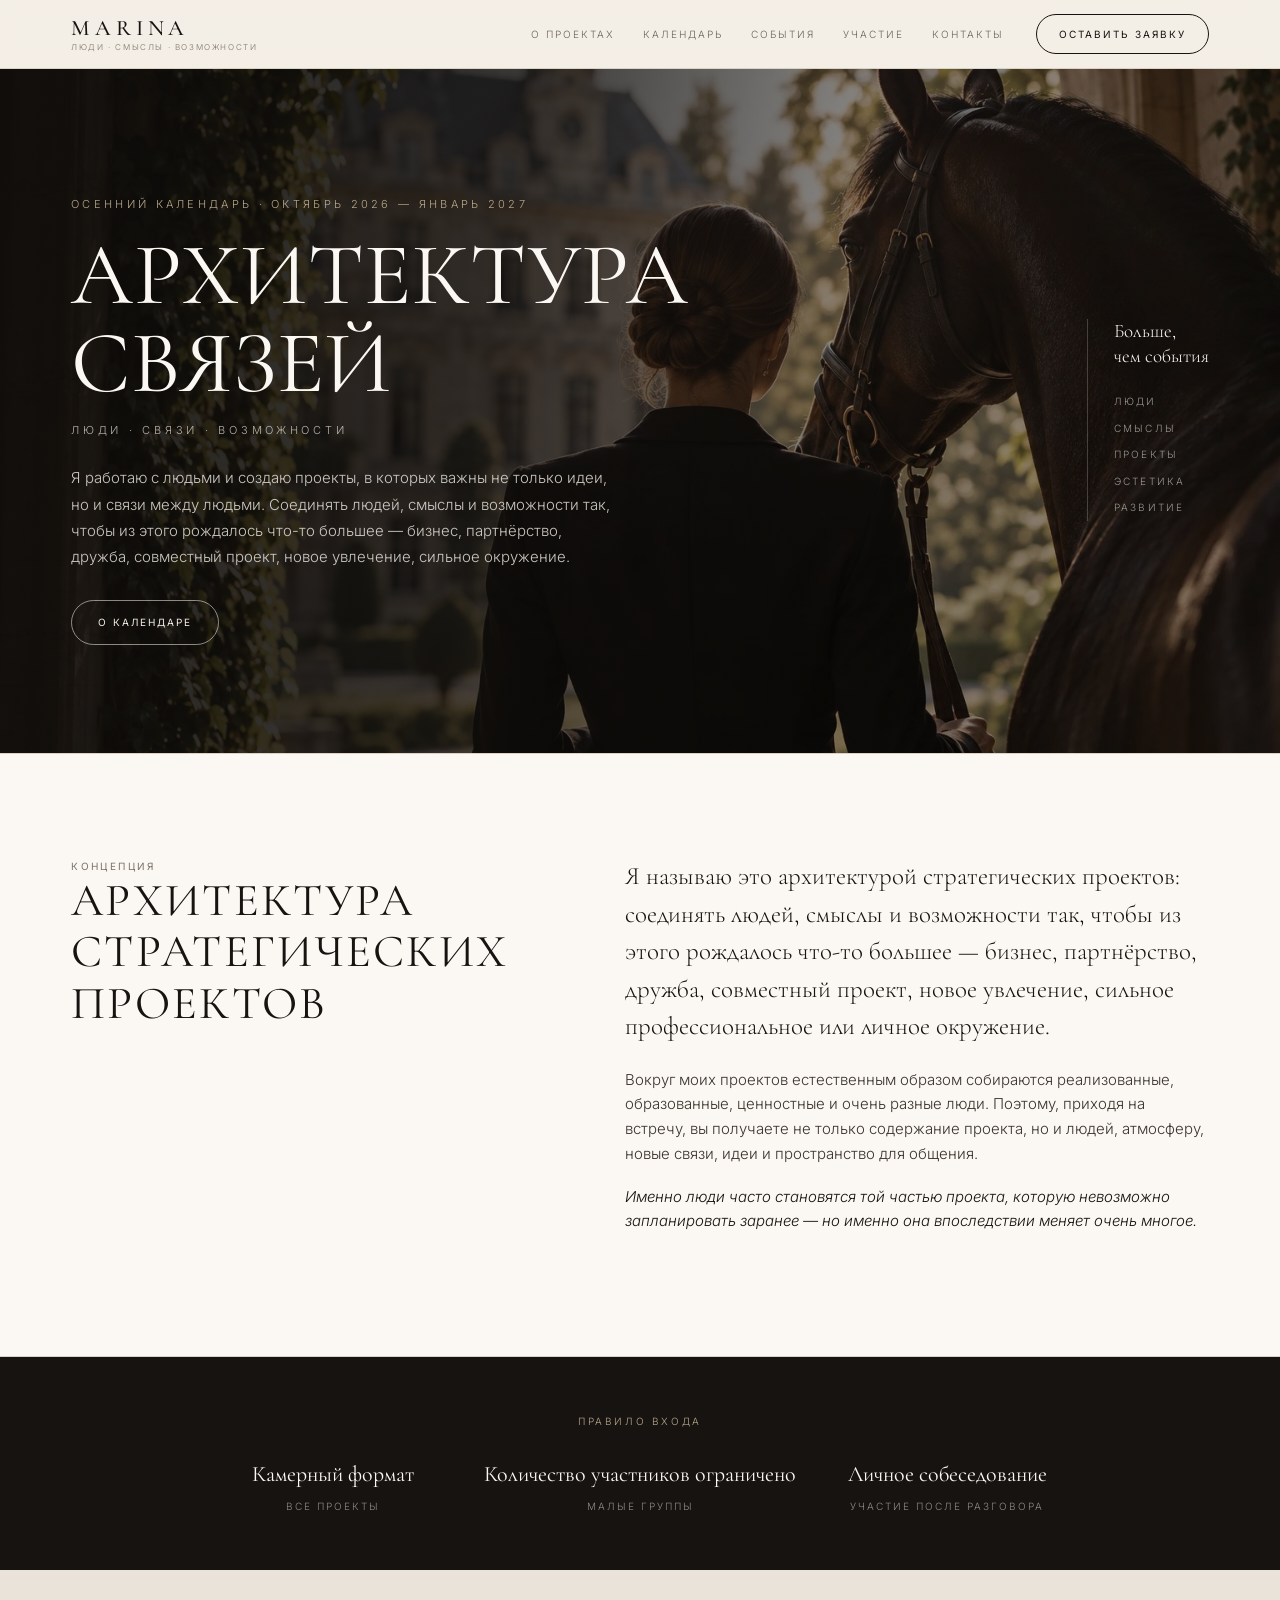
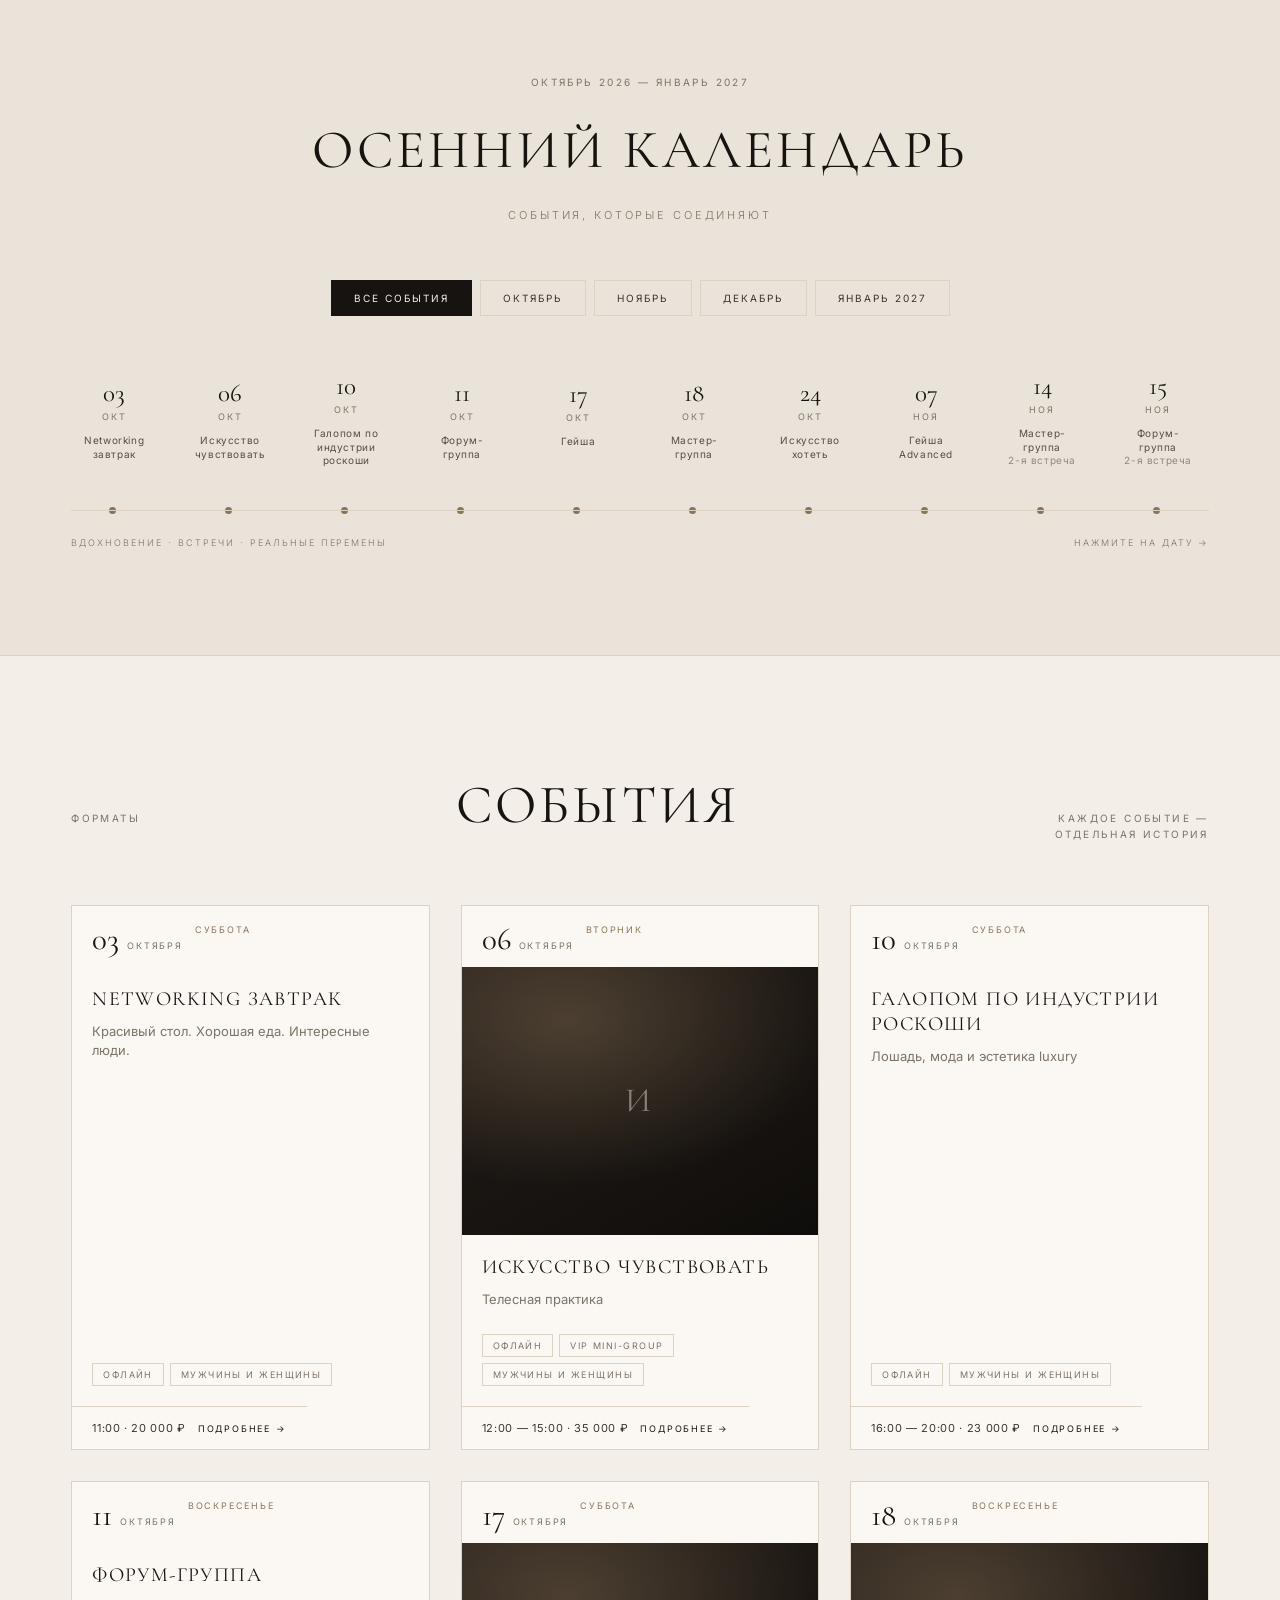
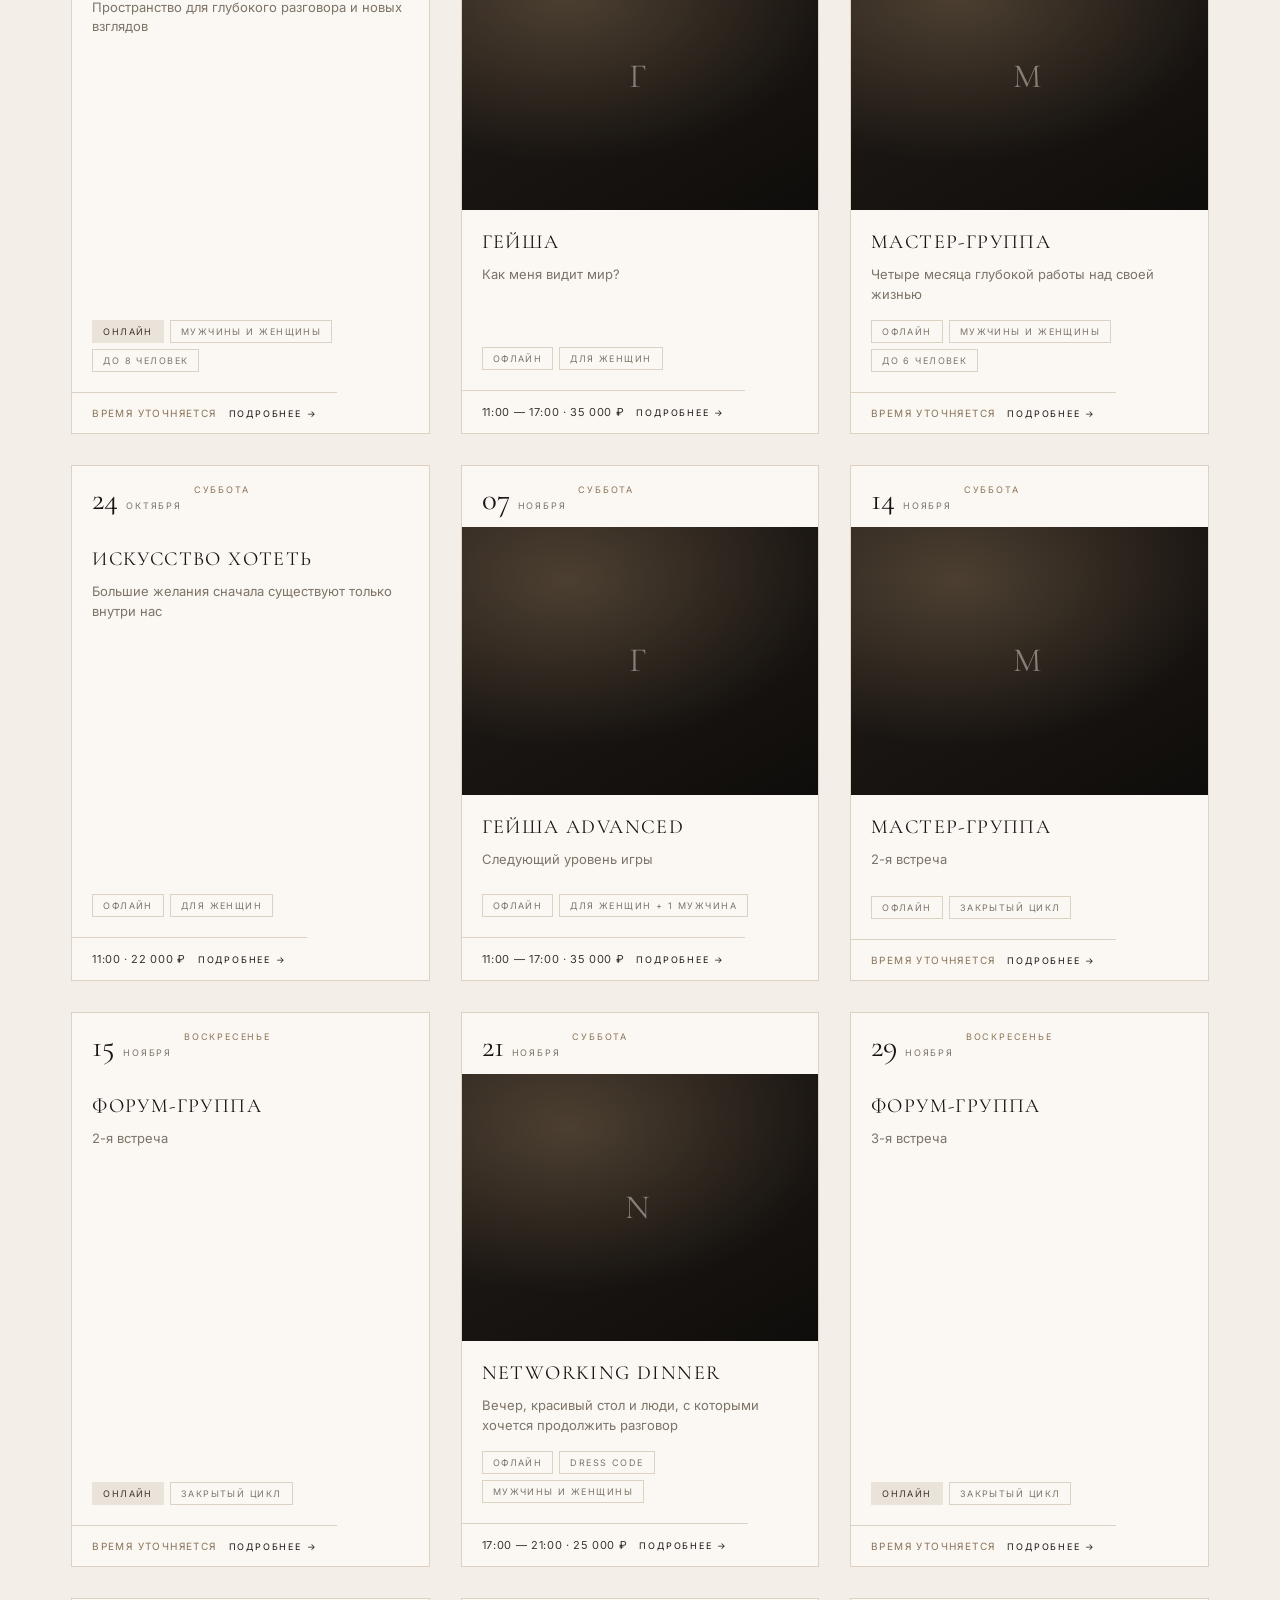
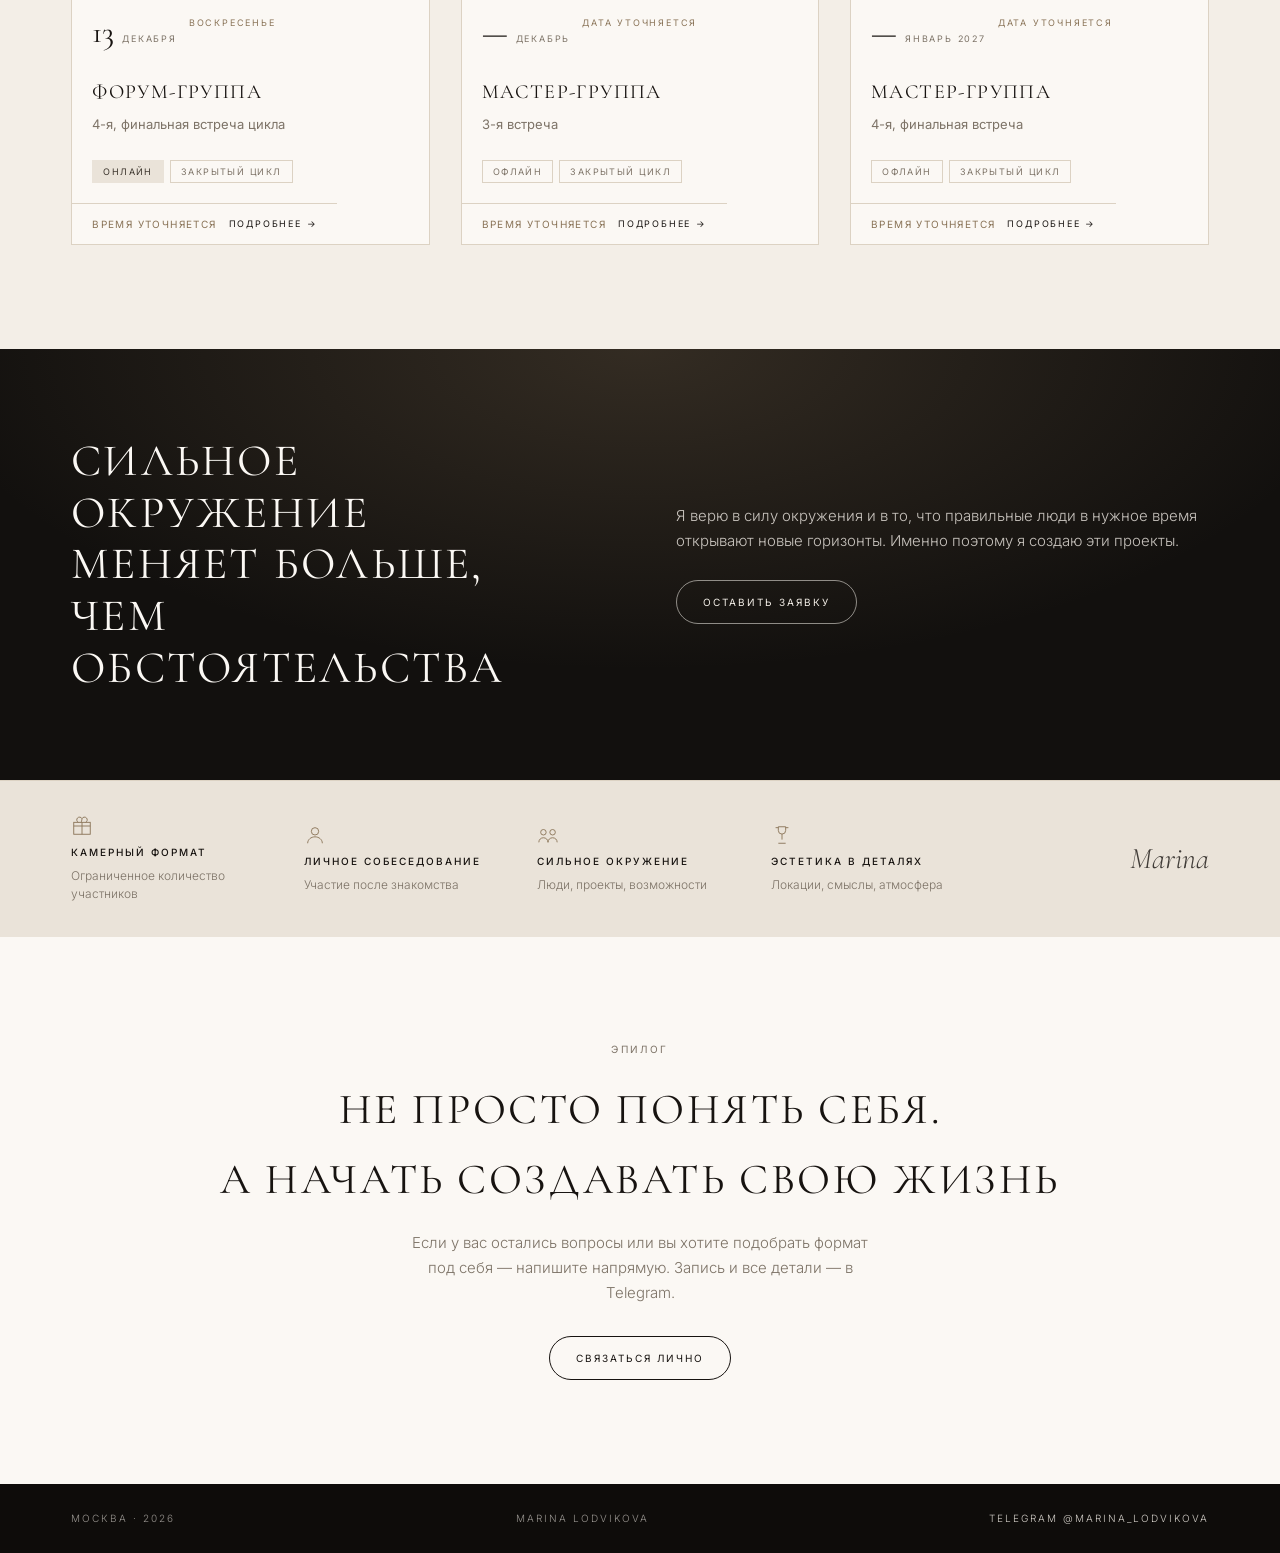
==== commit ad85ffa4: "Главное фото: всадница и лошадь у особняка + новая OG-карточка - assets/hero-osen.jpg — фото в герое" ====
--- a/index.html
+++ b/index.html
@@ -10,14 +10,14 @@
 <meta property="og:description" content="Осенний календарь проектов: октябрь 2026 — январь 2027. Networking, телесная практика, Гейша, форум-группа, мастер-группа.">
 <meta property="og:type" content="website">
 <meta property="og:url" content="https://marina-site-beryl.vercel.app/">
-<meta property="og:image" content="https://marina-site-beryl.vercel.app/assets/og-image.jpg">
+<meta property="og:image" content="https://marina-site-beryl.vercel.app/assets/og-osen.jpg">
 <meta property="og:image:width" content="1200">
 <meta property="og:image:height" content="630">
 <meta property="og:locale" content="ru_RU">
 <meta name="twitter:card" content="summary_large_image">
 <meta name="twitter:title" content="Марина Лодвикова — Архитектура связей. Осень 2026">
 <meta name="twitter:description" content="Осенний календарь проектов: октябрь 2026 — январь 2027.">
-<meta name="twitter:image" content="https://marina-site-beryl.vercel.app/assets/og-image.jpg">
+<meta name="twitter:image" content="https://marina-site-beryl.vercel.app/assets/og-osen.jpg">
 
 <link rel="icon" href="/favicon.ico" sizes="any">
 <link rel="icon" type="image/png" sizes="32x32" href="/icon-32.png">
@@ -132,10 +132,10 @@
 /* ---------- HERO ---------- */
 .hero{position:relative; background:var(--ink-2); color:var(--cream); overflow:hidden}
 .hero-photo{position:absolute; inset:0}
-.hero-photo img{width:100%; height:100%; object-fit:cover; object-position:60% 40%; opacity:.62}
+.hero-photo img{width:100%; height:100%; object-fit:cover; object-position:70% 42%; opacity:.72}
 .hero-photo::after{
   content:''; position:absolute; inset:0;
-  background:linear-gradient(100deg, rgba(14,12,10,.94) 0%, rgba(14,12,10,.72) 42%, rgba(14,12,10,.30) 70%, rgba(14,12,10,.55) 100%);
+  background:linear-gradient(100deg, rgba(14,12,10,.92) 0%, rgba(14,12,10,.74) 38%, rgba(14,12,10,.34) 62%, rgba(14,12,10,.28) 100%);
 }
 .hero-fallback{
   position:absolute; inset:0;
@@ -341,7 +341,7 @@
 
 <header class="hero" id="top">
   <div class="hero-fallback"></div>
-  <div class="hero-photo"><img src="assets/event-1-arhetipy.jpg" alt="" onerror="this.parentNode.remove()"></div>
+  <div class="hero-photo"><img src="assets/hero-osen.jpg" alt="" onerror="this.parentNode.remove()"></div>
   <div class="wrap hero-in">
     <div>
       <div class="kicker">Осенний календарь · октябрь 2026 — январь 2027</div>
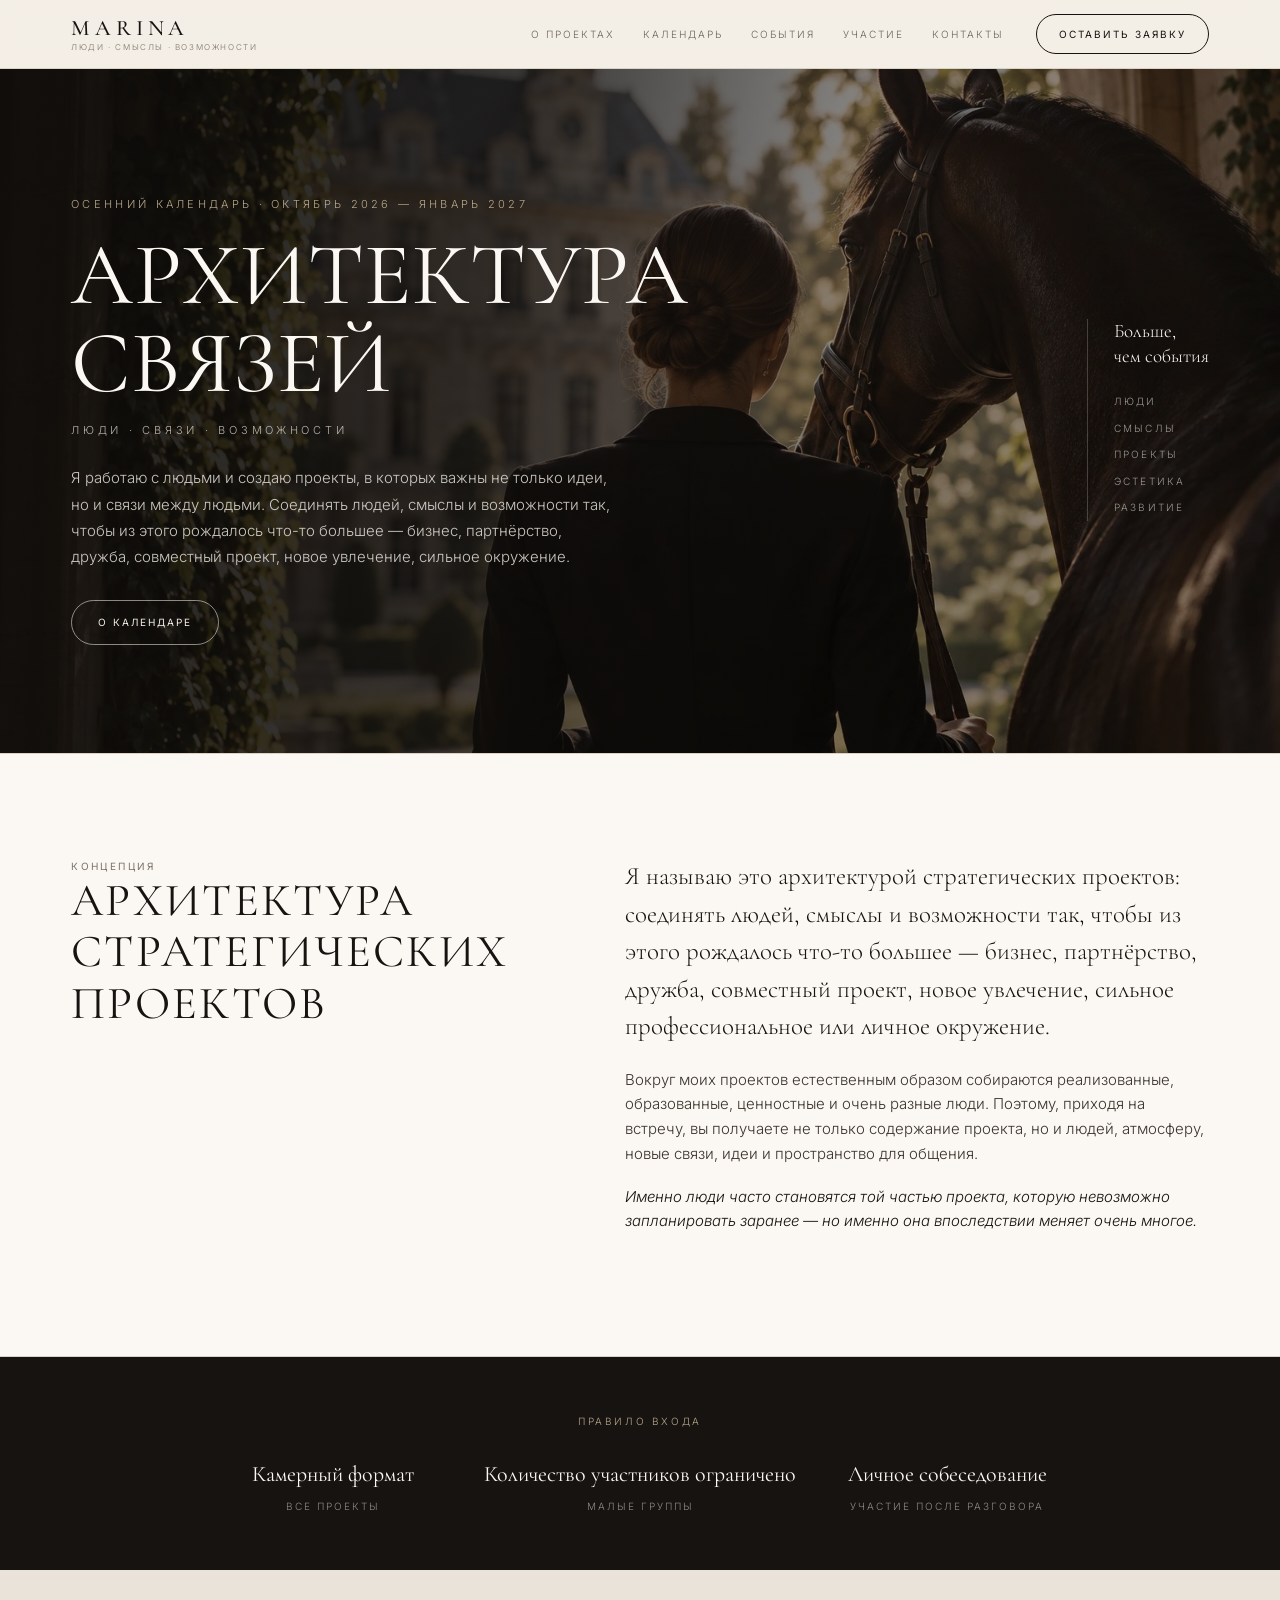
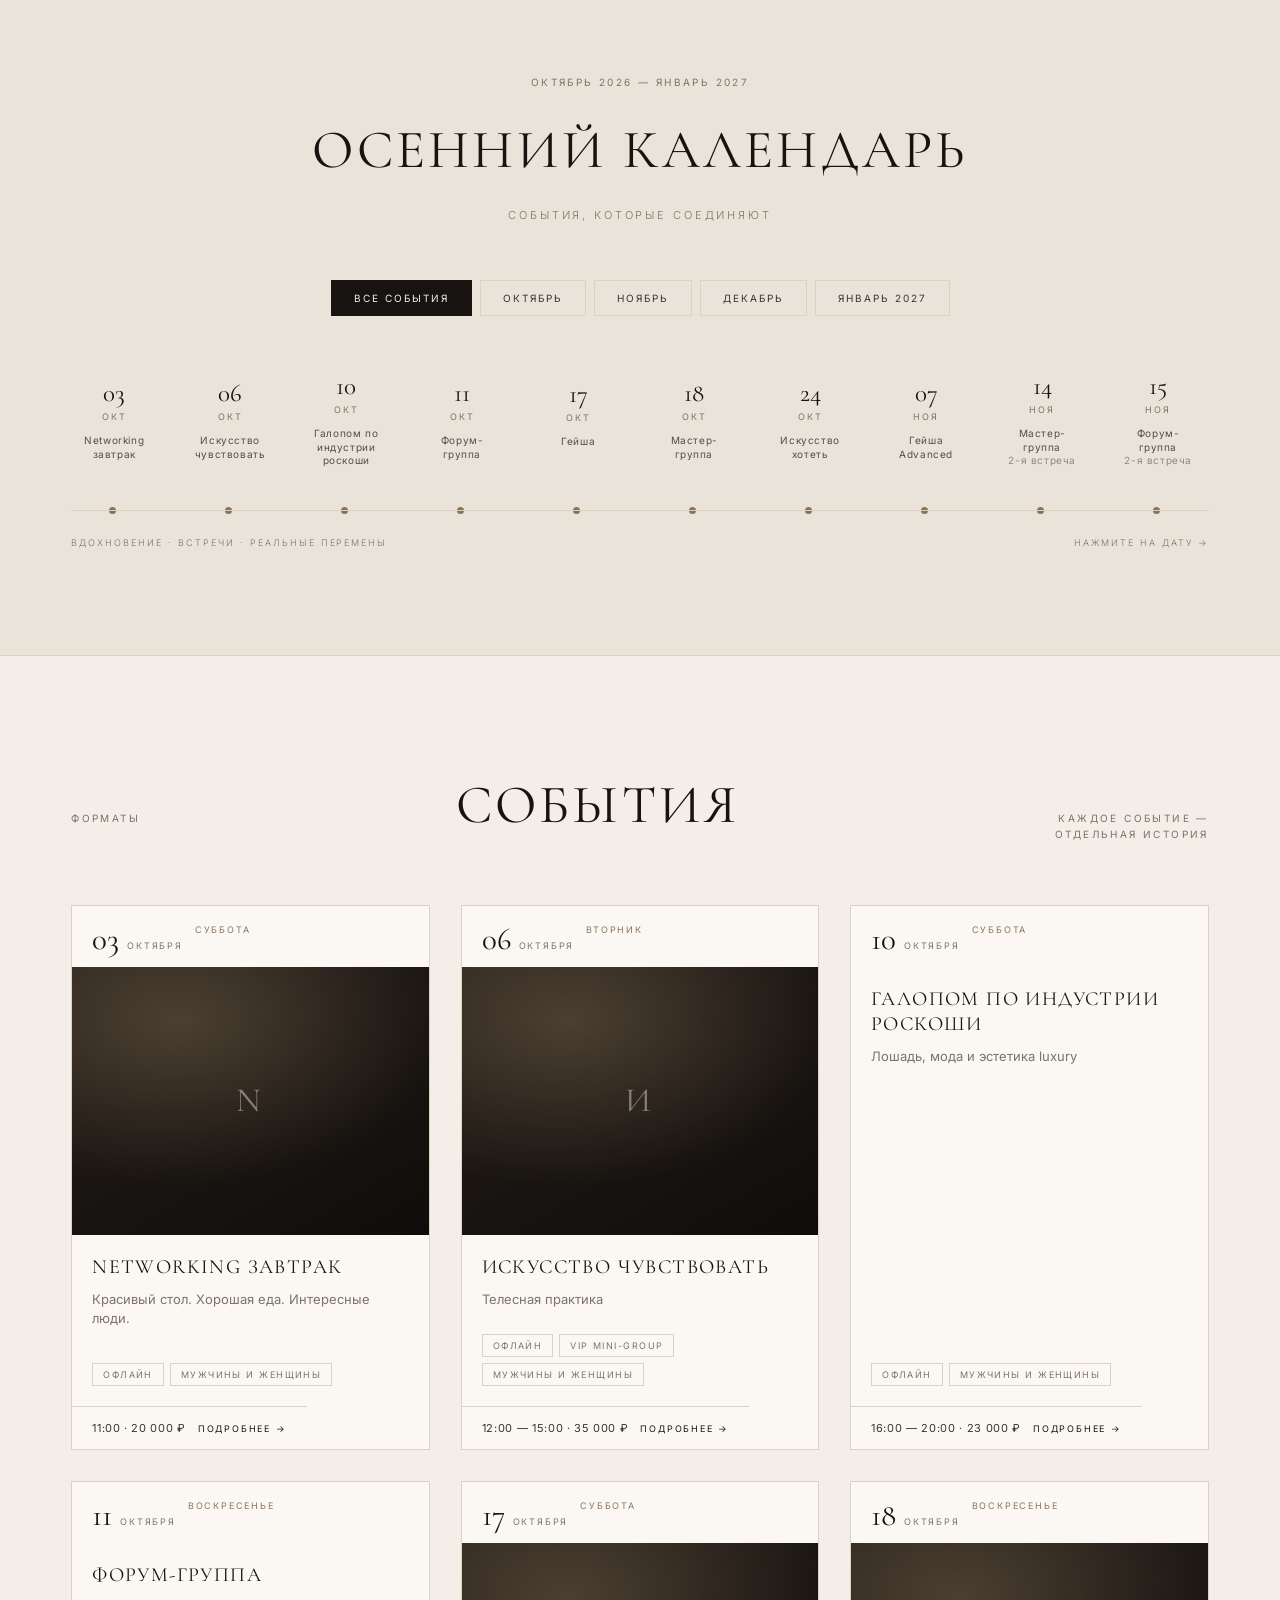
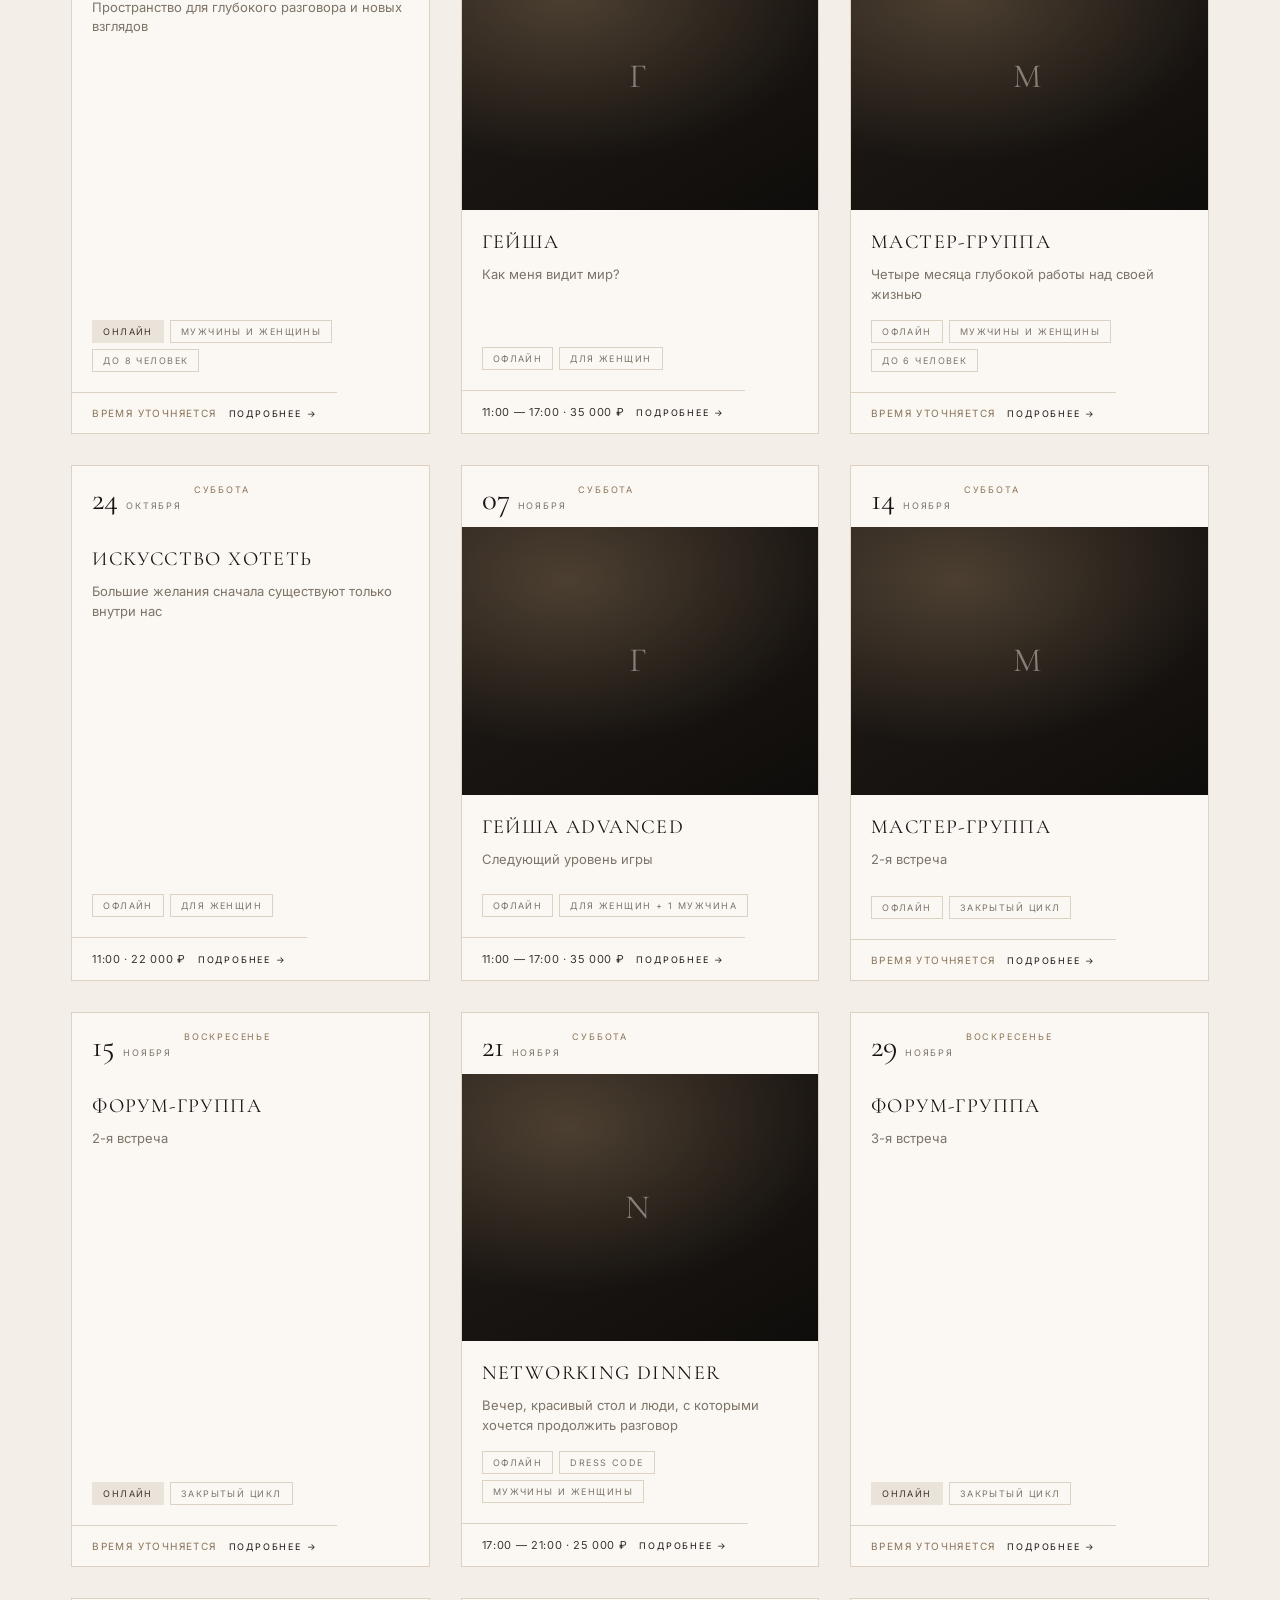
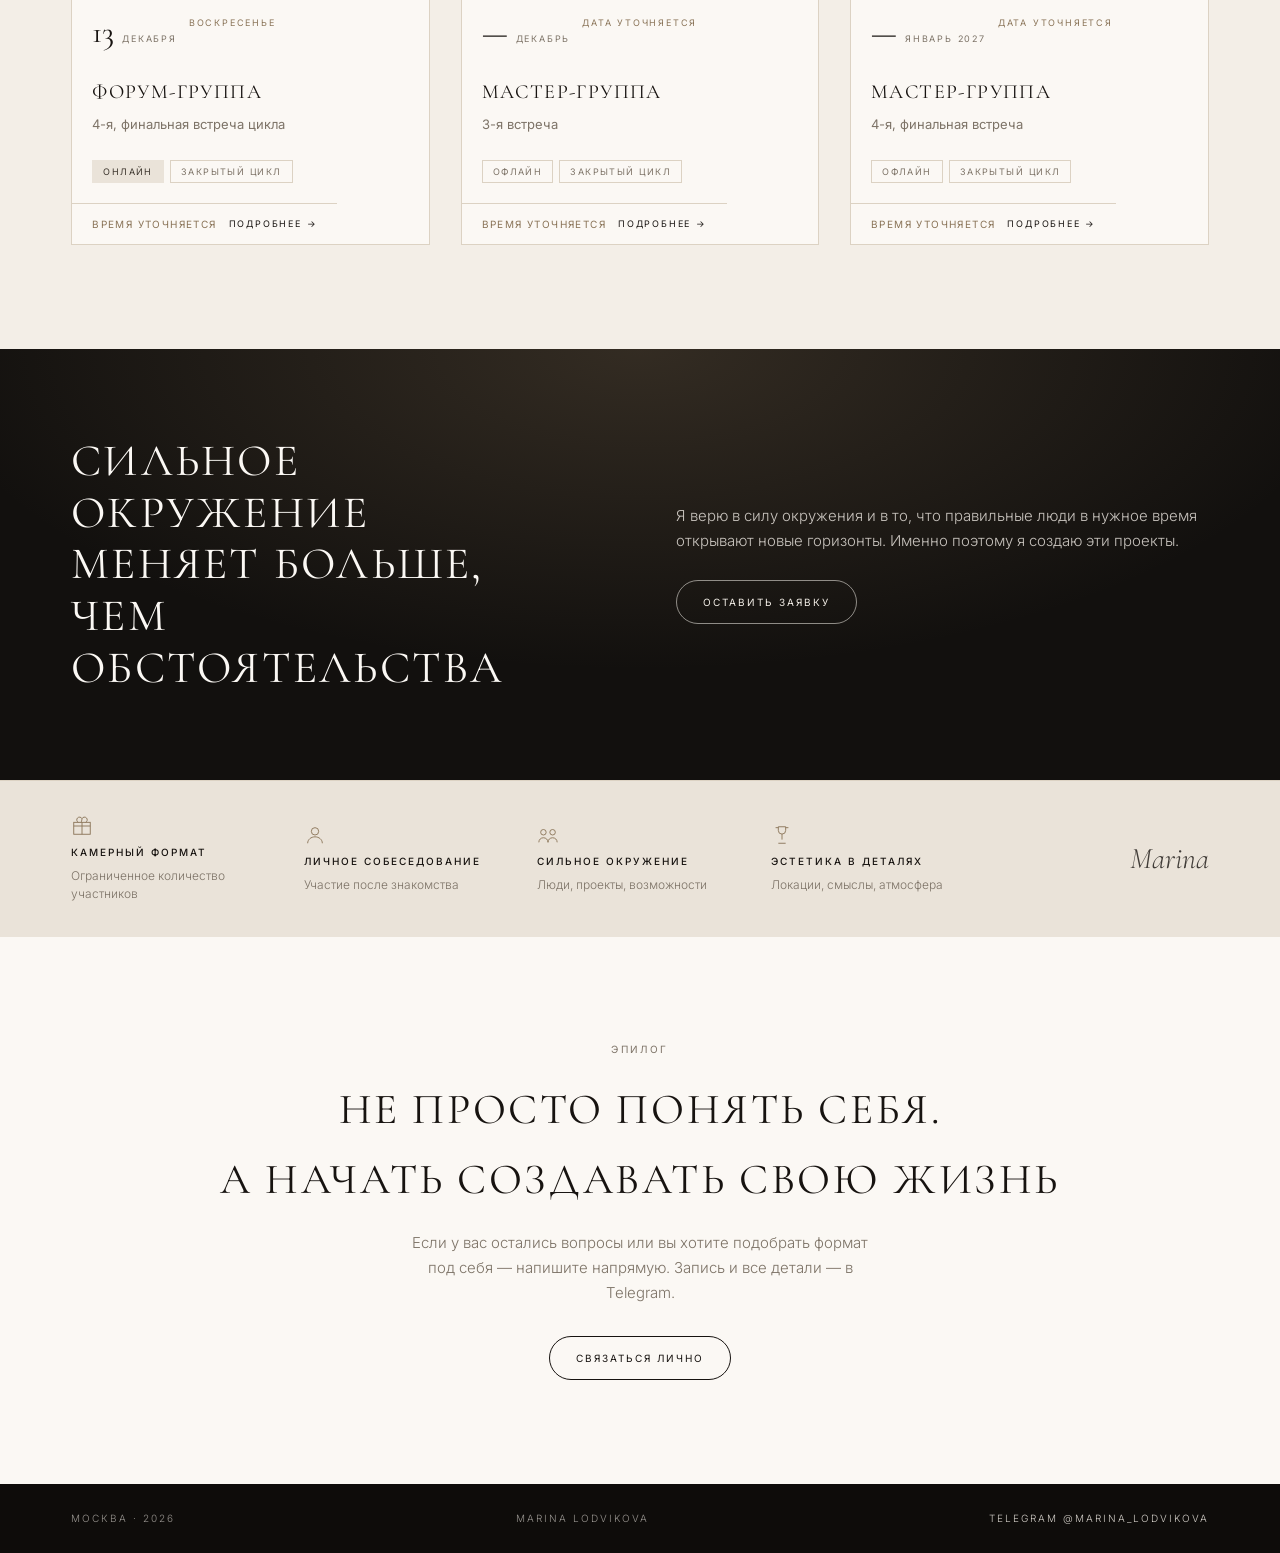
==== commit 4859b123: "Фото Networking завтрака: накрытый стол у панорамного окна Co-Authored-By: Claude Opus 5 <noreply@an" ====
--- a/index.html
+++ b/index.html
@@ -478,7 +478,7 @@
     title:'Networking завтрак', sub:'Красивый стол. Хорошая еда. Интересные люди.',
     time:'11:00', format:'Камерный завтрак', who:'Мужчины и женщины',
     place:'Адрес после записи', price:'20 000 ₽', tags:['Офлайн','Мужчины и женщины'],
-    photo:'',
+    photo:'assets/zavtrak.jpg',
     body:[
       'Камерный дневной формат, где встречаются люди из разных сфер и быстро возникает живой разговор — о бизнесе, культуре, путешествиях, семье, проектах и жизни.',
       'Новые связи, идеи, возможные совместные проекты и знакомства, которые хочется продолжить.'
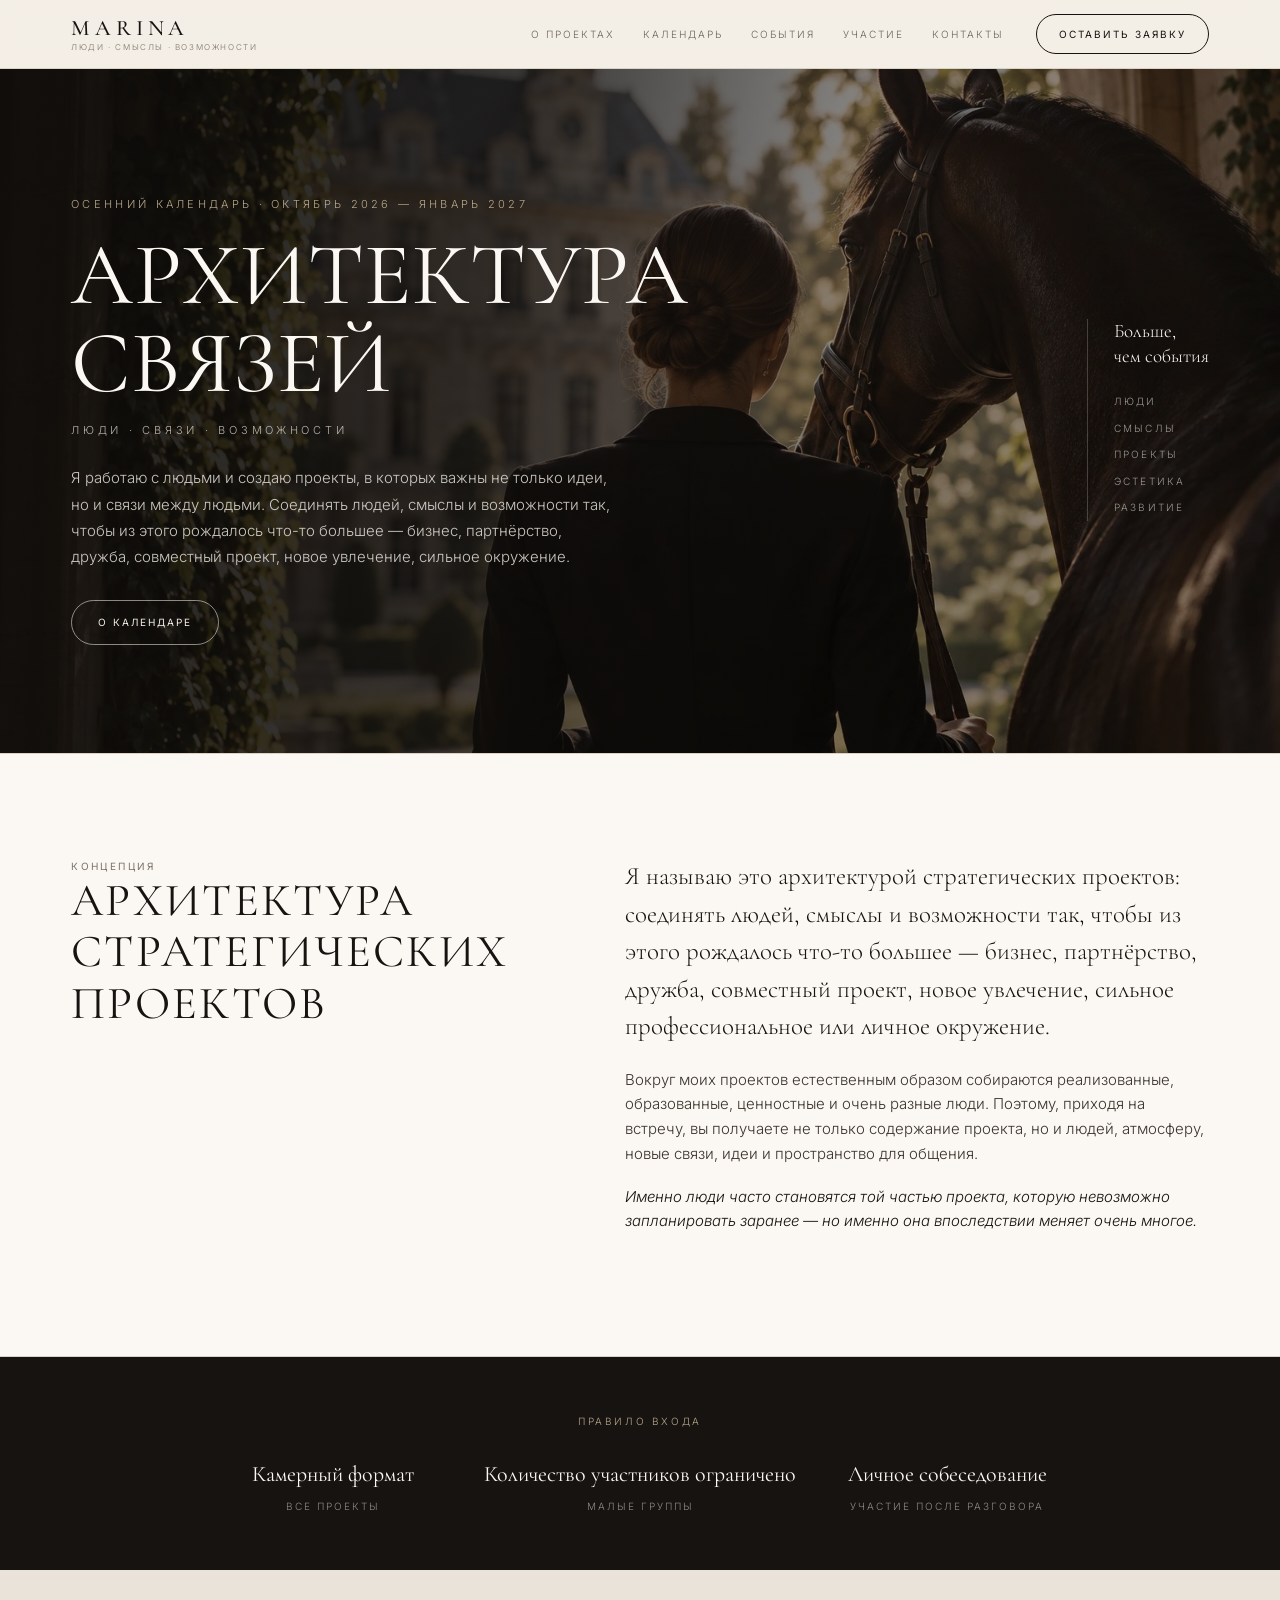
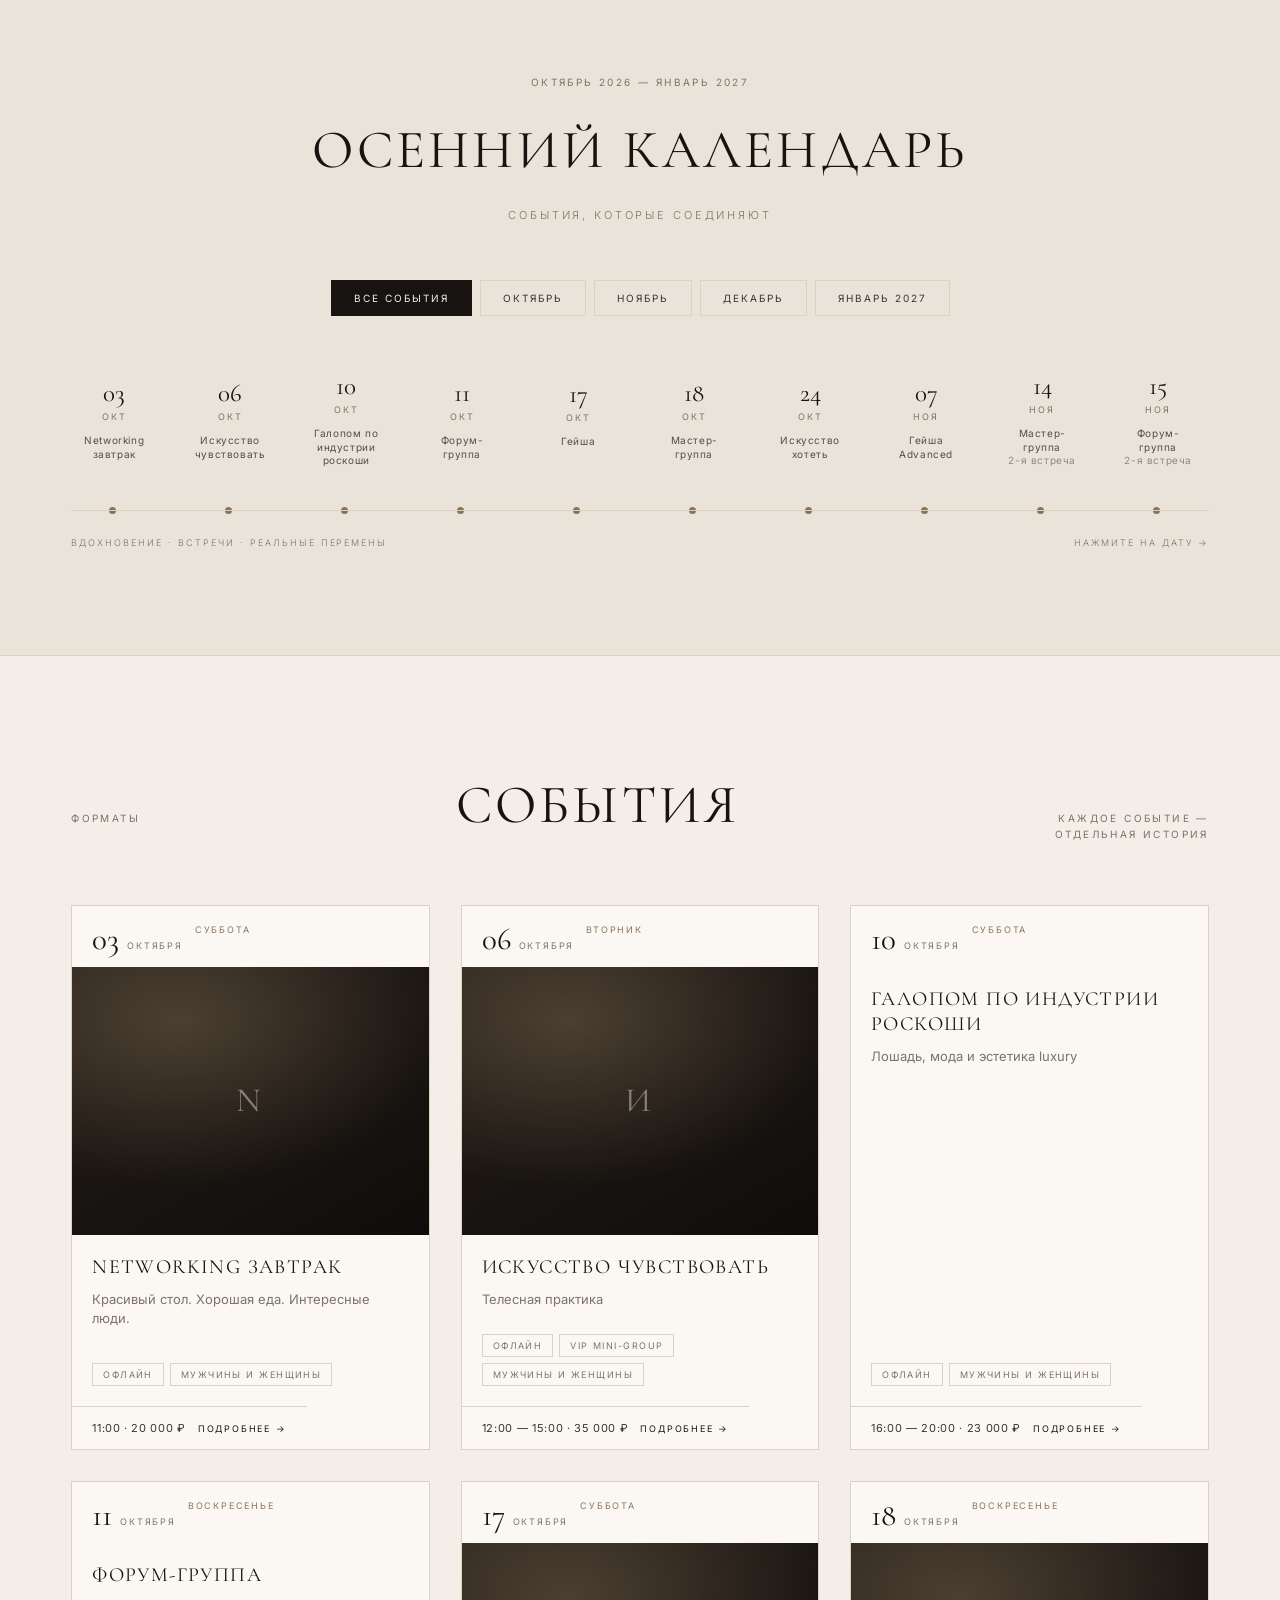
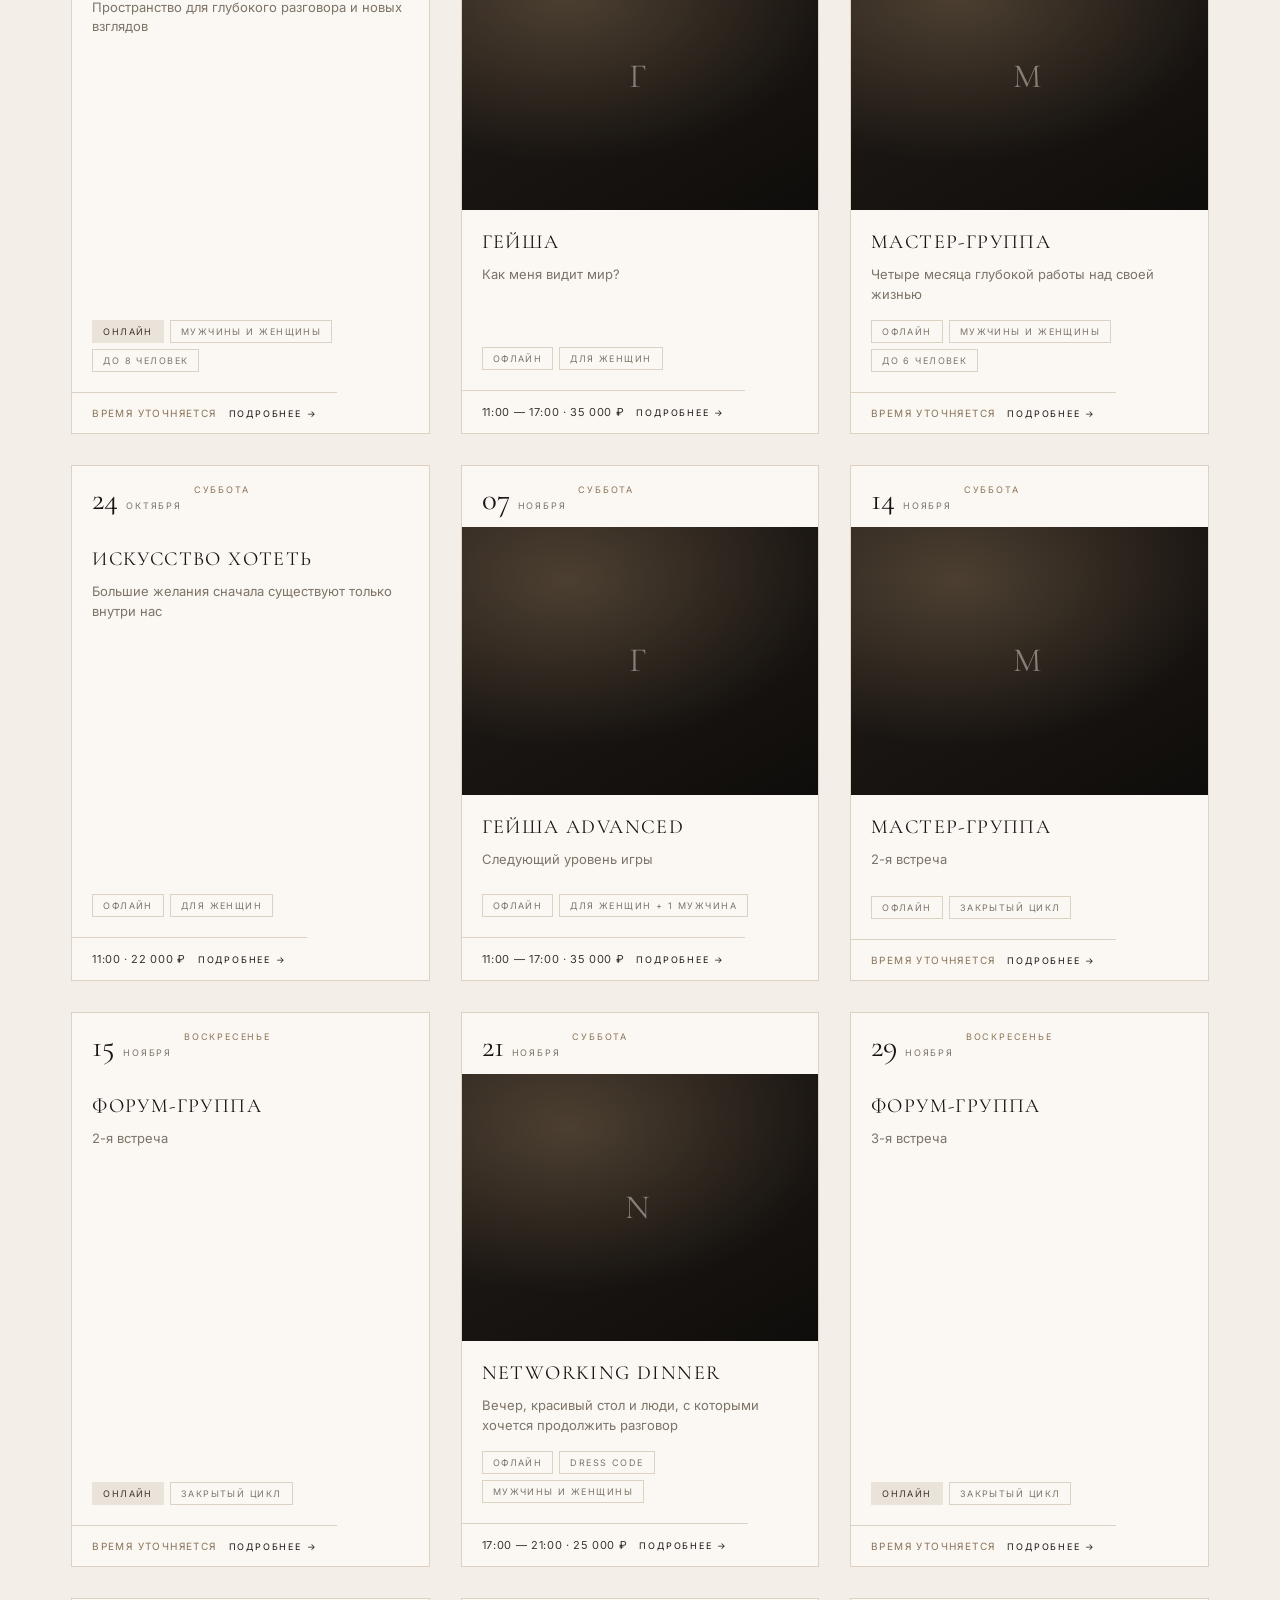
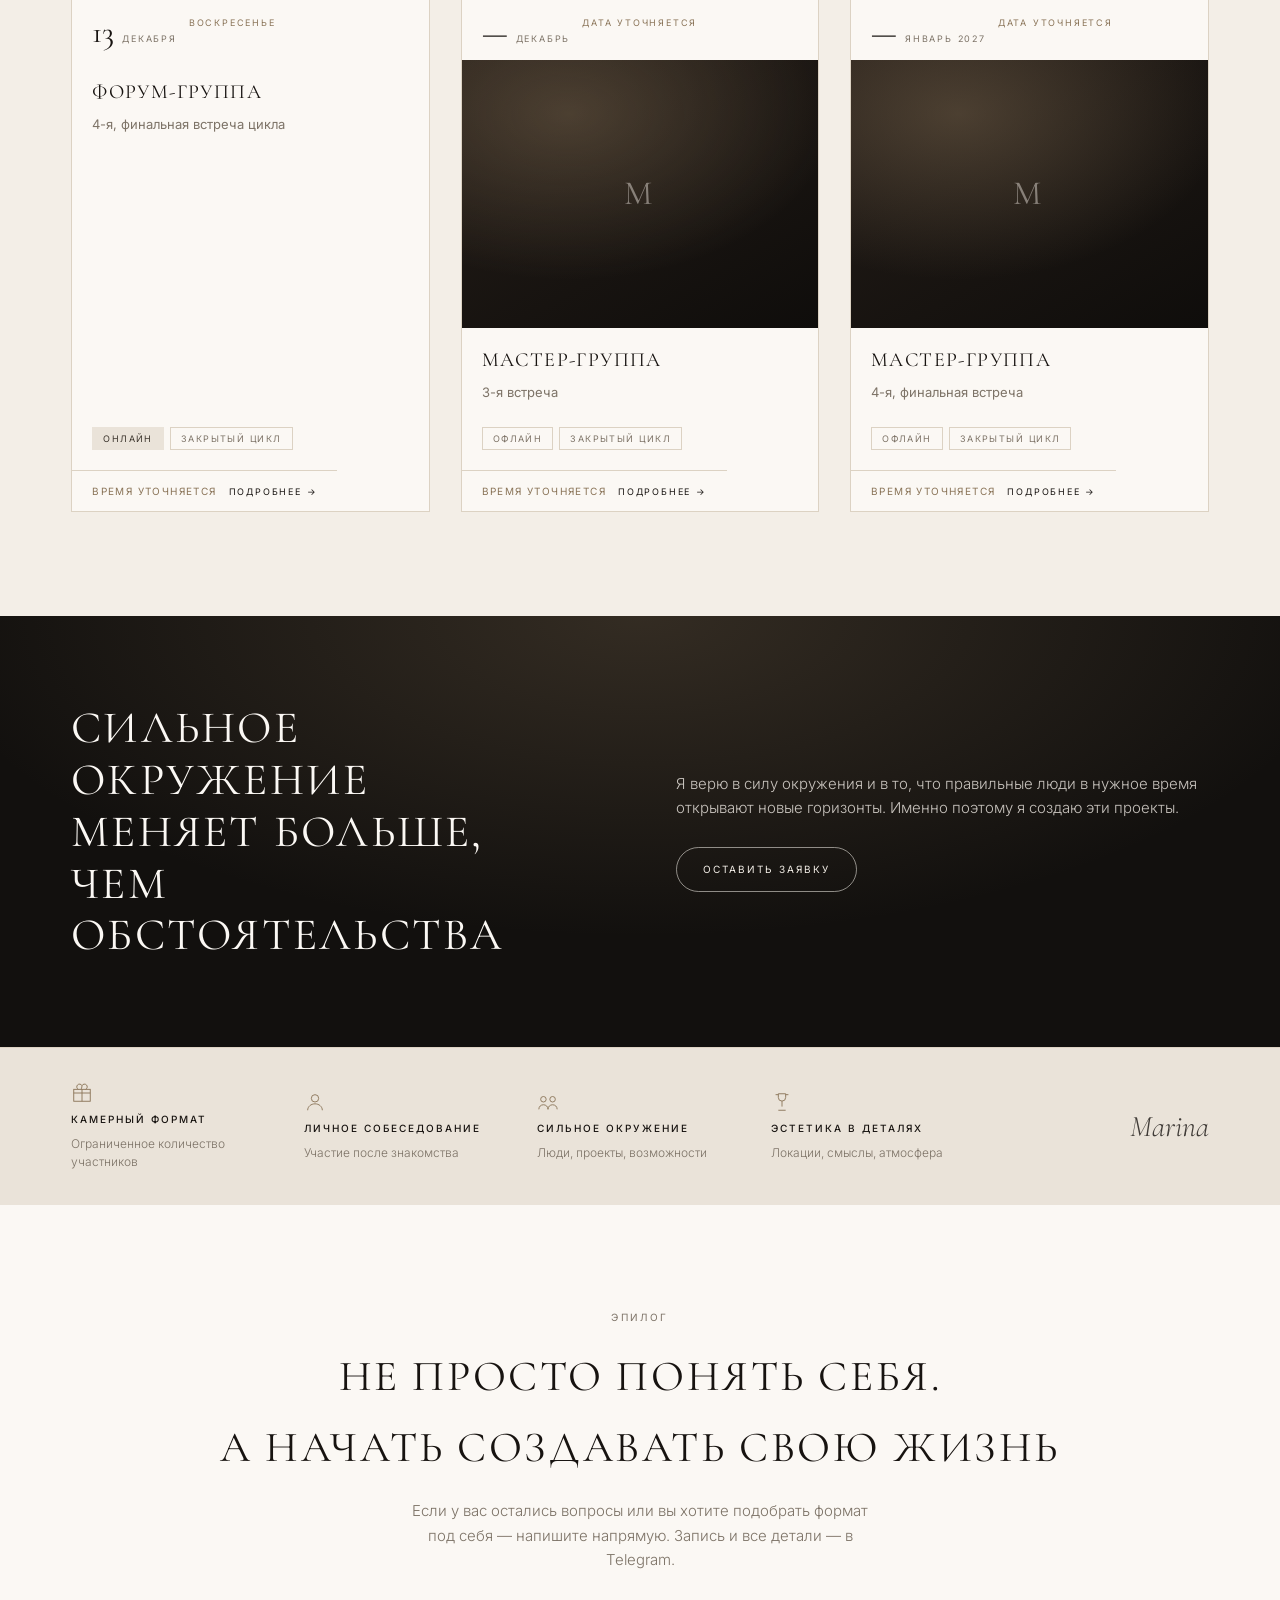
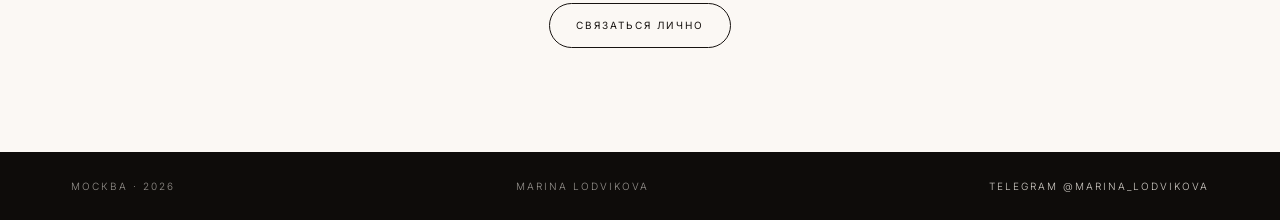
==== commit b9d9ccea: "Фото «Искусства чувствовать» + фото цикла на декабрьской и январской встречах - assets/chuvstvovat.j" ====
--- a/index.html
+++ b/index.html
@@ -490,7 +490,7 @@
     title:'Искусство чувствовать', sub:'Телесная практика',
     time:'12:00 — 15:00', format:'VIP mini-group', who:'Мужчины и женщины',
     place:'Pheromone', price:'35 000 ₽', tags:['Офлайн','VIP mini-group','Мужчины и женщины'],
-    photo:'assets/event-2-dyhanie.jpg',
+    photo:'assets/chuvstvovat.jpg',
     body:[
       'Авторская практика дыхания и работы с телом для более глубокого контакта с собой и своим состоянием.',
       'За практикой — более 15 лет личного опыта в медитации, в том числе 11 классических практик Випассаны, опыт саньяси-практика Ошо, более 10 лет работы с людьми в телесном подходе, международная сертификация в области биодинамического дыхания и более 400 часов практики дыхания с клиентами.',
@@ -644,7 +644,7 @@
     title:'Мастер-группа', sub:'3-я встреча', closed:true,
     time:'', timeTbd:true, format:'Офлайн', who:'Мужчины и женщины · до 6 человек',
     place:'Адрес после записи', price:'', tags:['Офлайн','Закрытый цикл'],
-    photo:'',
+    photo:'assets/event-5-master.jpg',
     body:['Дата согласовывается группой.'],
     note:'Отдельная запись на встречу не ведётся — только участие в цикле'
   },
@@ -654,7 +654,7 @@
     time:'', timeTbd:true, format:'Офлайн', who:'Мужчины и женщины · до 6 человек',
     place:'Адрес после записи', price:'150 000 ₽', priceNote:'за цикл из 4 встреч',
     tags:['Офлайн','Закрытый цикл'],
-    photo:'',
+    photo:'assets/event-5-master.jpg',
     body:['Дата согласовывается группой.'],
     note:'150 000 ₽ за цикл из 4 встреч'
   }
